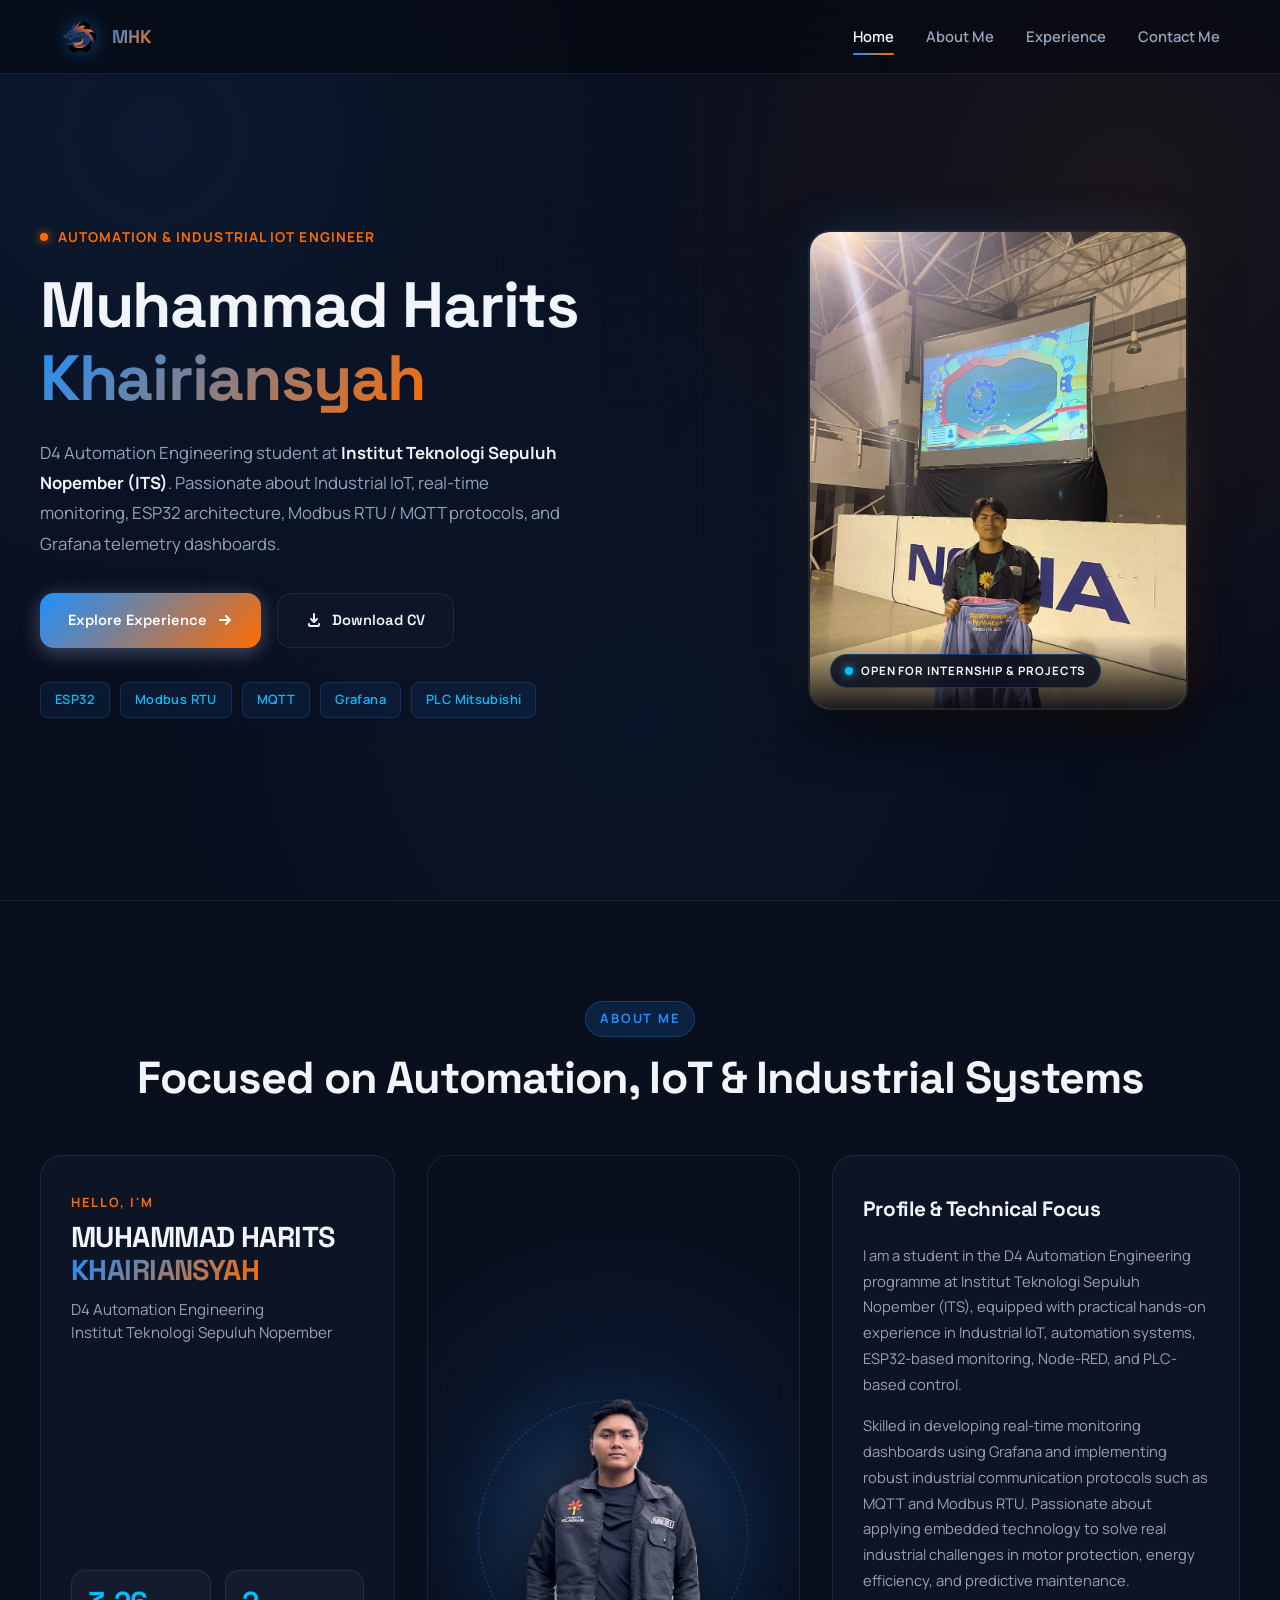
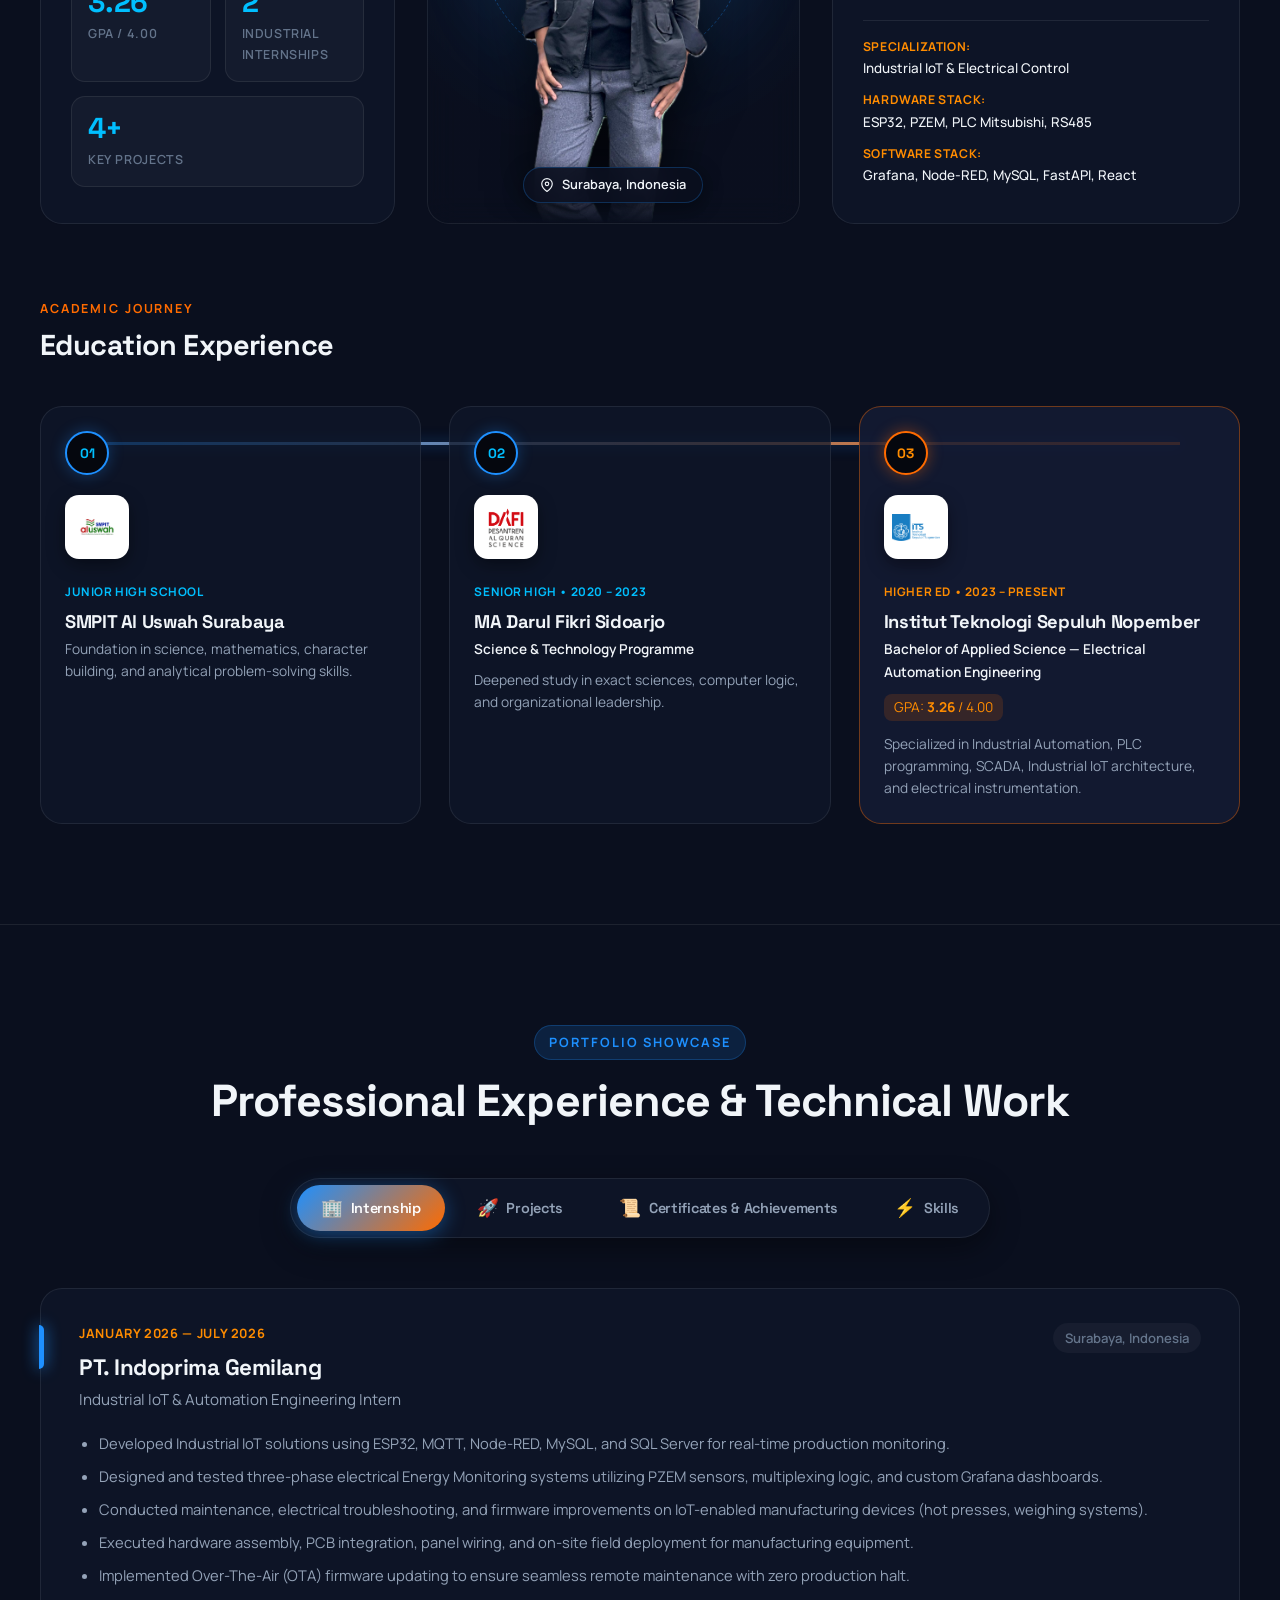
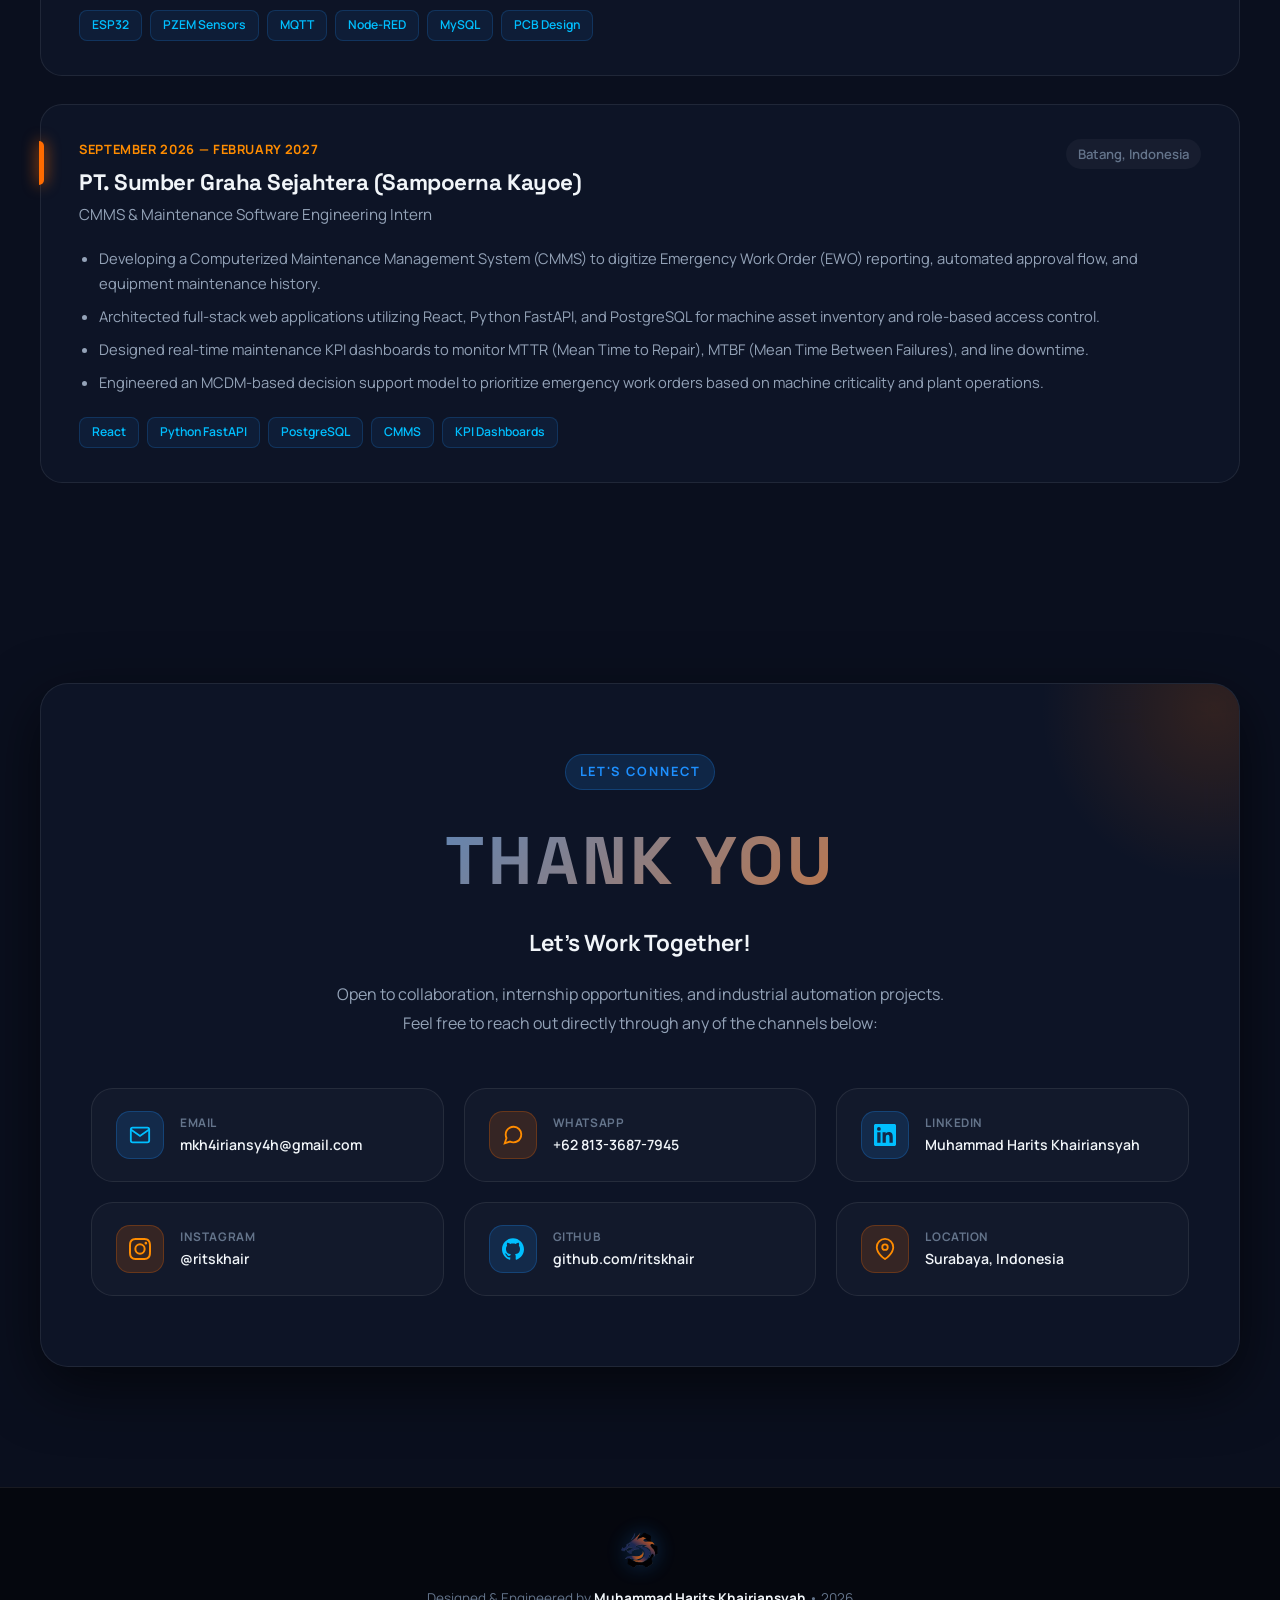
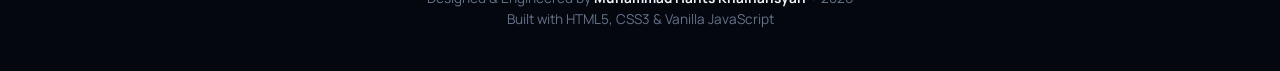
==== index.html @ 78248cf7 "feat: restructure portfolio into 4 sections (Home, About Me, Experience tabs, Contact Me) with educa" ====
<!DOCTYPE html>
<html lang="en">
<head>
  <meta charset="utf-8" />
  <meta name="viewport" content="width=device-width, initial-scale=1" />
  <meta name="description" content="Portfolio of Muhammad Harits Khairiansyah — Automation & Industrial IoT Engineer. D4 Automation Engineering at ITS." />
  <meta property="og:title" content="Muhammad Harits Khairiansyah | Automation & Industrial IoT Engineer" />
  <meta property="og:description" content="D4 Automation Engineering student at ITS with experience in Industrial IoT, ESP32 monitoring, Node-RED, Grafana, and Modbus RTU." />
  <meta property="og:type" content="website" />
  <title>Muhammad Harits Khairiansyah | Automation & Industrial IoT Engineer</title>
  <link rel="icon" type="image/png" href="favicon.png" />
  <link rel="preconnect" href="https://fonts.googleapis.com" />
  <link rel="preconnect" href="https://fonts.gstatic.com" crossorigin />
  <link href="https://fonts.googleapis.com/css2?family=Manrope:wght@400;500;600;700;800&family=Space+Grotesk:wght@500;600;700&display=swap" rel="stylesheet" />
  <link rel="stylesheet" href="styles.css" />
</head>
<body>

  <!-- ========== 1. NAVBAR ========== -->
  <header class="navbar" id="navbar">
    <div class="nav-brand">
      <img src="assets/images/DRACO_transparent.png" class="nav-logo" alt="DRACO Logo" />
      <span class="nav-brand-text">MHK</span>
    </div>
    <nav class="nav-links" id="navLinks">
      <a href="#home" class="active">Home</a>
      <a href="#about">About Me</a>
      <a href="#experience">Experience</a>
      <a href="#contact">Contact Me</a>
    </nav>
    <button class="nav-mobile-toggle" id="navToggle" aria-label="Toggle navigation">
      <span></span><span></span><span></span>
    </button>
  </header>

  <main>

    <!-- ========== 2. SECTION: HOME ========== -->
    <section class="hero-section" id="home">
      <div class="container hero-grid">
        <div class="hero-text-col">
          <p class="hero-eyebrow">
            <span class="eyebrow-dot"></span>
            Automation &amp; Industrial IoT Engineer
          </p>
          <h1 class="hero-title">
            Muhammad Harits
            <span class="title-gradient">Khairiansyah</span>
          </h1>
          <p class="hero-desc">
            D4 Automation Engineering student at <strong>Institut Teknologi Sepuluh Nopember (ITS)</strong>. 
            Passionate about Industrial IoT, real-time monitoring, ESP32 architecture, 
            Modbus RTU / MQTT protocols, and Grafana telemetry dashboards.
          </p>
          <div class="hero-cta-group">
            <a href="#experience" class="btn btn-primary">
              <span>Explore Experience</span>
              <svg width="16" height="16" viewBox="0 0 16 16" fill="none"><path d="M3 8h10m0 0L9 4m4 4L9 12" stroke="currentColor" stroke-width="2" stroke-linecap="round" stroke-linejoin="round"/></svg>
            </a>
            <a href="assets/documents/CV%20Khairi_12-10-2026.pdf" target="_blank" class="btn btn-secondary">
              <svg width="16" height="16" viewBox="0 0 16 16" fill="none"><path d="M8 2v8m0 0l3-3m-3 3L5 7M3 12v1a1 1 0 001 1h8a1 1 0 001-1v-1" stroke="currentColor" stroke-width="2" stroke-linecap="round" stroke-linejoin="round"/></svg>
              <span>Download CV</span>
            </a>
          </div>
          <div class="hero-tech-badges">
            <span class="badge">ESP32</span>
            <span class="badge">Modbus RTU</span>
            <span class="badge">MQTT</span>
            <span class="badge">Grafana</span>
            <span class="badge">PLC Mitsubishi</span>
          </div>
        </div>

        <div class="hero-visual-col">
          <div class="industrial-card-wrap">
            <div class="gear-backdrop">
              <img src="assets/images/DRACO_transparent.png" alt="DRACO Gear Backdrop" class="gear-img" />
            </div>
            <div class="card-glow-ring"></div>
            <div class="photo-industrial-card">
              <img src="assets/images/FOTOku.jpg" alt="Muhammad Harits Khairiansyah" class="photo-img" />
              <div class="photo-card-overlay">
                <div class="card-status-badge">
                  <span class="live-pulse"></span>
                  <span>OPEN FOR INTERNSHIP &amp; PROJECTS</span>
                </div>
              </div>
            </div>
          </div>
        </div>
      </div>
    </section>

    <!-- ========== 3. SECTION: ABOUT ME ========== -->
    <section class="section about-section" id="about">
      <div class="container">
        <div class="section-header text-center">
          <span class="section-tag">About Me</span>
          <h2 class="section-heading">Focused on Automation, IoT &amp; Industrial Systems</h2>
        </div>

        <!-- Top: 3-Column Triptych Layout -->
        <div class="about-triptych">
          <!-- Col 1: Greeting & Identity -->
          <div class="triptych-col triptych-intro">
            <span class="intro-eyebrow">HELLO, I'M</span>
            <h3 class="intro-name">
              MUHAMMAD HARITS<br />
              <span class="text-gradient">KHAIRIANSYAH</span>
            </h3>
            <p class="intro-role">D4 Automation Engineering<br />Institut Teknologi Sepuluh Nopember</p>
            <div class="triptych-stats">
              <div class="stat-box">
                <span class="stat-val">3.26</span>
                <span class="stat-lbl">GPA / 4.00</span>
              </div>
              <div class="stat-box">
                <span class="stat-val">2</span>
                <span class="stat-lbl">Industrial Internships</span>
              </div>
              <div class="stat-box">
                <span class="stat-val">4+</span>
                <span class="stat-lbl">Key Projects</span>
              </div>
            </div>
          </div>

          <!-- Col 2: Center Photo (khairi.png with glowing frame) -->
          <div class="triptych-col triptych-photo">
            <div class="center-photo-stage">
              <div class="stage-aura"></div>
              <div class="stage-ring"></div>
              <div class="cutout-wrapper">
                <img src="assets/images/khairi.png" alt="Muhammad Harits Khairiansyah Portrait" class="cutout-img" />
              </div>
              <div class="photo-floating-pill">
                <svg width="14" height="14" viewBox="0 0 24 24" fill="none" stroke="currentColor" stroke-width="2"><path d="M21 10c0 7-9 13-9 13s-9-6-9-13a9 9 0 0118 0z"/><circle cx="12" cy="10" r="3"/></svg>
                <span>Surabaya, Indonesia</span>
              </div>
            </div>
          </div>

          <!-- Col 3: Detailed Bio from CV -->
          <div class="triptych-col triptych-desc">
            <h4 class="desc-heading">Profile &amp; Technical Focus</h4>
            <p>
              I am a student in the D4 Automation Engineering programme at Institut Teknologi Sepuluh Nopember (ITS), 
              equipped with practical hands-on experience in Industrial IoT, automation systems, 
              ESP32-based monitoring, Node-RED, and PLC-based control.
            </p>
            <p>
              Skilled in developing real-time monitoring dashboards using Grafana and implementing robust industrial 
              communication protocols such as MQTT and Modbus RTU. Passionate about applying embedded technology 
              to solve real industrial challenges in motor protection, energy efficiency, and predictive maintenance.
            </p>
            <div class="quick-spec-list">
              <div class="spec-item">
                <span class="spec-label">Specialization:</span>
                <span class="spec-val">Industrial IoT &amp; Electrical Control</span>
              </div>
              <div class="spec-item">
                <span class="spec-label">Hardware Stack:</span>
                <span class="spec-val">ESP32, PZEM, PLC Mitsubishi, RS485</span>
              </div>
              <div class="spec-item">
                <span class="spec-label">Software Stack:</span>
                <span class="spec-val">Grafana, Node-RED, MySQL, FastAPI, React</span>
              </div>
            </div>
          </div>
        </div>

        <!-- Bottom: Education Experience (Horizontal Connected Stepper) -->
        <div class="education-block">
          <div class="sub-header">
            <span class="sub-tag">Academic Journey</span>
            <h3 class="sub-heading">Education Experience</h3>
          </div>

          <div class="education-stepper">
            <div class="stepper-line"></div>

            <!-- Step 1: SMP Al Uswah -->
            <div class="step-card">
              <div class="step-node">
                <span class="node-number">01</span>
              </div>
              <div class="step-content">
                <div class="school-logo-wrap">
                  <img src="assets/images/aluswah.jpg" alt="Logo SMPIT Al Uswah Surabaya" class="school-logo" />
                </div>
                <span class="step-badge">Junior High School</span>
                <h4 class="school-name">SMPIT Al Uswah Surabaya</h4>
                <p class="school-desc">Foundation in science, mathematics, character building, and analytical problem-solving skills.</p>
              </div>
            </div>

            <!-- Step 2: SMA MA Darul Fikri -->
            <div class="step-card">
              <div class="step-node">
                <span class="node-number">02</span>
              </div>
              <div class="step-content">
                <div class="school-logo-wrap">
                  <img src="assets/images/Dafi.png" alt="Logo MA Darul Fikri Sidoarjo" class="school-logo" />
                </div>
                <span class="step-badge">Senior High • 2020 – 2023</span>
                <h4 class="school-name">MA Darul Fikri Sidoarjo</h4>
                <p class="school-major">Science &amp; Technology Programme</p>
                <p class="school-desc">Deepened study in exact sciences, computer logic, and organizational leadership.</p>
              </div>
            </div>

            <!-- Step 3: ITS -->
            <div class="step-card step-highlight">
              <div class="step-node">
                <span class="node-number">03</span>
              </div>
              <div class="step-content">
                <div class="school-logo-wrap">
                  <img src="assets/images/ITS.png" alt="Logo Institut Teknologi Sepuluh Nopember" class="school-logo" />
                </div>
                <span class="step-badge badge-active">Higher Ed • 2023 – Present</span>
                <h4 class="school-name">Institut Teknologi Sepuluh Nopember</h4>
                <p class="school-major">Bachelor of Applied Science — Electrical Automation Engineering</p>
                <div class="school-gpa">GPA: <strong>3.26</strong> / 4.00</div>
                <p class="school-desc">Specialized in Industrial Automation, PLC programming, SCADA, Industrial IoT architecture, and electrical instrumentation.</p>
              </div>
            </div>
          </div>
        </div>

      </div>
    </section>

    <!-- ========== 4. SECTION: EXPERIENCE (Interactive Tabs) ========== -->
    <section class="section experience-section" id="experience">
      <div class="container">
        <div class="section-header text-center">
          <span class="section-tag">Portfolio Showcase</span>
          <h2 class="section-heading">Professional Experience &amp; Technical Work</h2>
        </div>

        <!-- Tab Controls (ala alfari.my.id) -->
        <div class="tab-nav-wrapper">
          <div class="tab-nav" role="tablist">
            <button class="tab-btn active" data-tab="tab-internship" role="tab" aria-selected="true">
              <span class="tab-icon">🏢</span>
              <span>Internship</span>
            </button>
            <button class="tab-btn" data-tab="tab-projects" role="tab" aria-selected="false">
              <span class="tab-icon">🚀</span>
              <span>Projects</span>
            </button>
            <button class="tab-btn" data-tab="tab-certificates" role="tab" aria-selected="false">
              <span class="tab-icon">📜</span>
              <span>Certificates &amp; Achievements</span>
            </button>
            <button class="tab-btn" data-tab="tab-skills" role="tab" aria-selected="false">
              <span class="tab-icon">⚡</span>
              <span>Skills</span>
            </button>
          </div>
        </div>

        <!-- Tab Panes Container -->
        <div class="tab-content-container">

          <!-- Pane 1: INTERNSHIP -->
          <div class="tab-pane active" id="tab-internship" role="tabpanel">
            <div class="timeline-container">

              <!-- Internship 1: Indoprima -->
              <div class="timeline-card">
                <div class="card-timeline-marker marker-blue"></div>
                <div class="timeline-card-header">
                  <div>
                    <span class="card-period">January 2026 — July 2026</span>
                    <h3 class="card-company">PT. Indoprima Gemilang</h3>
                    <p class="card-role">Industrial IoT &amp; Automation Engineering Intern</p>
                  </div>
                  <span class="card-location">Surabaya, Indonesia</span>
                </div>
                <ul class="card-bullet-list">
                  <li>Developed Industrial IoT solutions using ESP32, MQTT, Node-RED, MySQL, and SQL Server for real-time production monitoring.</li>
                  <li>Designed and tested three-phase electrical Energy Monitoring systems utilizing PZEM sensors, multiplexing logic, and custom Grafana dashboards.</li>
                  <li>Conducted maintenance, electrical troubleshooting, and firmware improvements on IoT-enabled manufacturing devices (hot presses, weighing systems).</li>
                  <li>Executed hardware assembly, PCB integration, panel wiring, and on-site field deployment for manufacturing equipment.</li>
                  <li>Implemented Over-The-Air (OTA) firmware updating to ensure seamless remote maintenance with zero production halt.</li>
                </ul>
                <div class="card-tech-chips">
                  <span>ESP32</span>
                  <span>PZEM Sensors</span>
                  <span>MQTT</span>
                  <span>Node-RED</span>
                  <span>MySQL</span>
                  <span>PCB Design</span>
                </div>
              </div>

              <!-- Internship 2: Sampoerna Kayoe -->
              <div class="timeline-card">
                <div class="card-timeline-marker marker-orange"></div>
                <div class="timeline-card-header">
                  <div>
                    <span class="card-period">September 2026 — February 2027</span>
                    <h3 class="card-company">PT. Sumber Graha Sejahtera (Sampoerna Kayoe)</h3>
                    <p class="card-role">CMMS &amp; Maintenance Software Engineering Intern</p>
                  </div>
                  <span class="card-location">Batang, Indonesia</span>
                </div>
                <ul class="card-bullet-list">
                  <li>Developing a Computerized Maintenance Management System (CMMS) to digitize Emergency Work Order (EWO) reporting, automated approval flow, and equipment maintenance history.</li>
                  <li>Architected full-stack web applications utilizing React, Python FastAPI, and PostgreSQL for machine asset inventory and role-based access control.</li>
                  <li>Designed real-time maintenance KPI dashboards to monitor MTTR (Mean Time to Repair), MTBF (Mean Time Between Failures), and line downtime.</li>
                  <li>Engineered an MCDM-based decision support model to prioritize emergency work orders based on machine criticality and plant operations.</li>
                </ul>
                <div class="card-tech-chips">
                  <span>React</span>
                  <span>Python FastAPI</span>
                  <span>PostgreSQL</span>
                  <span>CMMS</span>
                  <span>KPI Dashboards</span>
                </div>
              </div>

            </div>
          </div>

          <!-- Pane 2: PROJECTS -->
          <div class="tab-pane" id="tab-projects" role="tabpanel">
            <div class="projects-grid">

              <!-- Project 1: Shredder -->
              <article class="project-box">
                <div class="project-media-wrap lightbox-trigger" data-img="assets/images/pencacahsampah.jpg" data-title="Plastic Waste Shredder Automation & Monitoring System" data-desc="Automated plastic shredder with real-time motor protection, anti-jamming mechanism, and Grafana monitoring.">
                  <img src="assets/images/pencacahsampah.jpg" alt="Plastic Waste Shredder Automation" class="project-thumb" />
                  <div class="zoom-badge">
                    <svg width="18" height="18" viewBox="0 0 24 24" fill="none" stroke="currentColor" stroke-width="2"><path d="M15 3h6v6m0-6L10 14M9 21H3v-6m0 6l11-11"/></svg>
                  </div>
                </div>
                <div class="project-details">
                  <span class="project-badge">Project 1 • Project Manager (ITS)</span>
                  <h3 class="project-title">Plastic Waste Shredder Automation &amp; Monitoring System</h3>
                  <p class="project-desc">
                    Developed an automated plastic bottle shredder equipped with a real-time monitoring and electrical protection system. 
                    Integrates ESP32 with Modbus RTU communication, sensor fusion (current, temperature, weight), and automated reverse rotation anti-jamming logic.
                  </p>
                  <div class="project-tags">
                    <span>ESP32</span>
                    <span>Modbus RTU</span>
                    <span>MySQL</span>
                    <span>Grafana</span>
                    <span>Inverter VFD</span>
                  </div>
                </div>
              </article>

              <!-- Project 2: Energy Monitoring -->
              <article class="project-box">
                <div class="project-media-wrap lightbox-trigger" data-img="assets/images/3phasemonitoring.jpg" data-title="Three-Phase Energy Monitoring System" data-desc="Industrial electrical distribution monitoring system measuring real-time 3-phase voltage, current, and energy consumption.">
                  <img src="assets/images/3phasemonitoring.jpg" alt="Three-Phase Energy Monitoring System" class="project-thumb" />
                  <div class="zoom-badge">
                    <svg width="18" height="18" viewBox="0 0 24 24" fill="none" stroke="currentColor" stroke-width="2"><path d="M15 3h6v6m0-6L10 14M9 21H3v-6m0 6l11-11"/></svg>
                  </div>
                </div>
                <div class="project-details">
                  <span class="project-badge">Project 2 • Industrial Project (Indoprima)</span>
                  <h3 class="project-title">Three-Phase Energy Monitoring System</h3>
                  <p class="project-desc">
                    Designed and deployed a 3-phase power monitoring panel utilizing PZEM-004T sensors and CD74HC4067 multiplexer. 
                    Measures real-time voltage, current, power factor, frequency, and cumulative energy consumption with automated data logging via Node-RED to MySQL.
                  </p>
                  <div class="project-tags">
                    <span>ESP32</span>
                    <span>PZEM-004T</span>
                    <span>Multiplexer</span>
                    <span>Node-RED</span>
                    <span>MySQL</span>
                  </div>
                </div>
              </article>

              <!-- Project 3: IoT Access Security -->
              <article class="project-box">
                <div class="project-media-wrap placeholder-media lightbox-trigger" data-img="assets/images/DRACO_transparent.png" data-title="IoT Access Security System & Automated Reporting" data-desc="Digital verification access control system for spare parts inventory using GM66 barcode/RFID and non-blocking finite state machine.">
                  <div class="cyber-placeholder">
                    <svg width="54" height="54" viewBox="0 0 24 24" fill="none" stroke="currentColor" stroke-width="1.5"><rect x="3" y="11" width="18" height="11" rx="2" ry="2"/><path d="M7 11V7a5 5 0 0110 0v4"/></svg>
                    <span>DIGITAL ACCESS SYSTEM</span>
                  </div>
                </div>
                <div class="project-details">
                  <span class="project-badge">Project 3 • Industrial Project (Indoprima)</span>
                  <h3 class="project-title">IoT Access Security System &amp; Automated Reporting</h3>
                  <p class="project-desc">
                    Designed an automated digital door verification system to secure spare parts storage. 
                    Uses GM66 scanning module with ESP32 transmitting via MQTT to Node-RED for database authorization, non-blocking finite state machine (FSM) control, and automated audit reporting.
                  </p>
                  <div class="project-tags">
                    <span>ESP32</span>
                    <span>GM66 Module</span>
                    <span>MQTT</span>
                    <span>Node-RED</span>
                    <span>FSM Firmware</span>
                  </div>
                </div>
              </article>

              <!-- Project 4: Packing Monitoring -->
              <article class="project-box">
                <div class="project-media-wrap lightbox-trigger" data-img="assets/images/Screenshot 2026-06-04 092534.png" data-title="IoT-Based Packing Monitoring Dashboard" data-desc="Real-time production floor monitoring dashboard displaying packaging parameters, fault counts, and machine state.">
                  <img src="assets/images/Screenshot%202026-06-04%20092534.png" alt="Grafana Monitoring Dashboard" class="project-thumb" />
                  <div class="zoom-badge">
                    <svg width="18" height="18" viewBox="0 0 24 24" fill="none" stroke="currentColor" stroke-width="2"><path d="M15 3h6v6m0-6L10 14M9 21H3v-6m0 6l11-11"/></svg>
                  </div>
                </div>
                <div class="project-details">
                  <span class="project-badge">Project 4 • Industrial Project (Indoprima)</span>
                  <h3 class="project-title">IoT-Based Packing Monitoring System</h3>
                  <p class="project-desc">
                    Integrated MQTT, Node-RED, and SQL Server for industrial packing line data transmission. 
                    Designed operator push-button &amp; LCD interface, accompanied by Over-The-Air (OTA) updates and real-time visualization dashboards.
                  </p>
                  <div class="project-tags">
                    <span>ESP32</span>
                    <span>Node-RED</span>
                    <span>SQL Server</span>
                    <span>Grafana</span>
                    <span>OTA</span>
                  </div>
                </div>
              </article>

            </div>
          </div>

          <!-- Pane 3: CERTIFICATES & ACHIEVEMENTS -->
          <div class="tab-pane" id="tab-certificates" role="tabpanel">
            <div class="cert-grid">

              <!-- Cert 1: JMP -->
              <div class="cert-item lightbox-trigger" data-img="assets/images/Sertifikat JMP_page-0001.jpg" data-title="Junior Mobile Programmer — Digital Talent Scholarship" data-desc="Vocational School Graduate Academy (VSGA) certified by BPSDMP Kominfo Surabaya (2025).">
                <div class="cert-img-container">
                  <img src="assets/images/Sertifikat%20JMP_page-0001.jpg" alt="Sertifikat Junior Mobile Programmer" class="cert-thumb" />
                  <div class="cert-hover-icon">
                    <svg width="24" height="24" viewBox="0 0 24 24" fill="none" stroke="currentColor" stroke-width="2"><circle cx="11" cy="11" r="8"/><path d="M21 21l-4.35-4.35M11 8v6M8 11h6"/></svg>
                  </div>
                </div>
                <div class="cert-meta">
                  <span class="cert-year">2025 • VSGA Kominfo</span>
                  <h4 class="cert-name">Junior Mobile Programmer</h4>
                  <p class="cert-org">BPSDMP Kominfo Surabaya — Digital Talent Scholarship</p>
                </div>
              </div>

              <!-- Cert 2: IKMVI -->
              <div class="cert-item lightbox-trigger" data-img="assets/images/Muhammad Harits Khairiansyah_IKMVI.png" data-title="Sertifikat Penghargaan Kongres IKMVI 2025" data-desc="Peserta Kongres Ikatan Keluarga Mahasiswa Vokasi Indonesia (2025).">
                <div class="cert-img-container">
                  <img src="assets/images/Muhammad%20Harits%20Khairiansyah_IKMVI.png" alt="Sertifikat IKMVI" class="cert-thumb" />
                  <div class="cert-hover-icon">
                    <svg width="24" height="24" viewBox="0 0 24 24" fill="none" stroke="currentColor" stroke-width="2"><circle cx="11" cy="11" r="8"/><path d="M21 21l-4.35-4.35M11 8v6M8 11h6"/></svg>
                  </div>
                </div>
                <div class="cert-meta">
                  <span class="cert-year">2025 • Nasional</span>
                  <h4 class="cert-name">Kongres IKMVI 2025</h4>
                  <p class="cert-org">Ikatan Keluarga Mahasiswa Vokasi Indonesia</p>
                </div>
              </div>

              <!-- Cert 3: OLIVIA IX -->
              <div class="cert-item cert-text-box">
                <div class="cert-symbol">🏆</div>
                <div class="cert-meta">
                  <span class="cert-year">2025 • Nasional</span>
                  <h4 class="cert-name">National Participant — OLIVIA IX</h4>
                  <p class="cert-org">Olimpiade Vokasi Indonesia (Scientific Papers in Science &amp; Technology)</p>
                  <p class="cert-caption">Forum Pendidikan Tinggi Vokasi Indonesia &amp; Universitas Hasanuddin</p>
                </div>
              </div>

              <!-- Cert 4: CAD-IT 4.0 -->
              <div class="cert-item cert-text-box">
                <div class="cert-symbol">🌐</div>
                <div class="cert-meta">
                  <span class="cert-year">2025 • Industrial Seminar</span>
                  <h4 class="cert-name">CAD-IT Industry 4.0 Digital Transformation</h4>
                  <p class="cert-org">CAD-IT Consultants (Asia) Pte Ltd</p>
                  <p class="cert-caption">Fundamentals and Real-World Industrial Case Studies</p>
                </div>
              </div>

              <!-- Cert 5: Komdigi Mindset -->
              <div class="cert-item cert-text-box">
                <div class="cert-symbol">💡</div>
                <div class="cert-meta">
                  <span class="cert-year">2025 • Komdigi</span>
                  <h4 class="cert-name">Digital Mindset Certification</h4>
                  <p class="cert-org">Kementerian Komunikasi dan Digital RI</p>
                  <p class="cert-caption">Pusat Pengembangan Literasi Digital</p>
                </div>
              </div>

              <!-- Cert 6: PLC Training -->
              <div class="cert-item cert-text-box">
                <div class="cert-symbol">⚙️</div>
                <div class="cert-meta">
                  <span class="cert-year">2024 • Training</span>
                  <h4 class="cert-name">PLC &amp; Microcontroller Training</h4>
                  <p class="cert-org">Departemen Teknik Elektro Otomasi ITS</p>
                  <p class="cert-caption">Hands-on Industrial Ladder Logic &amp; Microcontrollers</p>
                </div>
              </div>

            </div>
          </div>

          <!-- Pane 4: SKILLS (4-Card Bento Grid) -->
          <div class="tab-pane" id="tab-skills" role="tabpanel">
            <div class="skills-bento-grid">

              <!-- Skill Card 1: Embedded & IoT -->
              <div class="bento-card bento-glow-blue">
                <div class="bento-header">
                  <div class="bento-icon">⚡</div>
                  <div>
                    <h3 class="bento-title">Embedded Systems &amp; Industrial IoT</h3>
                    <p class="bento-subtitle">Hardware-level integration &amp; edge communication</p>
                  </div>
                </div>
                <div class="skill-pill-group">
                  <span class="skill-pill highlight-blue">ESP32</span>
                  <span class="skill-pill">Arduino IDE</span>
                  <span class="skill-pill highlight-orange">MQTT</span>
                  <span class="skill-pill highlight-blue">Modbus RTU</span>
                  <span class="skill-pill">PZEM-004T</span>
                  <span class="skill-pill">OTA Updates</span>
                  <span class="skill-pill">Sensor Integration</span>
                  <span class="skill-pill">Serial RS485</span>
                  <span class="skill-pill">PCB Design (Eagle)</span>
                  <span class="skill-pill">Proteus Sim</span>
                </div>
              </div>

              <!-- Skill Card 2: Industrial Automation -->
              <div class="bento-card bento-glow-orange">
                <div class="bento-header">
                  <div class="bento-icon">⚙️</div>
                  <div>
                    <h3 class="bento-title">Industrial Automation &amp; Control</h3>
                    <p class="bento-subtitle">Factory equipment &amp; power electronics</p>
                  </div>
                </div>
                <div class="skill-pill-group">
                  <span class="skill-pill highlight-orange">PLC Mitsubishi</span>
                  <span class="skill-pill highlight-blue">GX Works2</span>
                  <span class="skill-pill highlight-orange">Variable Frequency Drive (VFD)</span>
                  <span class="skill-pill">Motor Protection</span>
                  <span class="skill-pill">PID Control</span>
                  <span class="skill-pill">Industrial Wiring</span>
                  <span class="skill-pill">Electrical Panels</span>
                  <span class="skill-pill">Instrumentation</span>
                </div>
              </div>

              <!-- Skill Card 3: Data Acquisition & Software -->
              <div class="bento-card bento-glow-blue">
                <div class="bento-header">
                  <div class="bento-icon">📊</div>
                  <div>
                    <h3 class="bento-title">Data Acquisition &amp; Cloud Monitoring</h3>
                    <p class="bento-subtitle">Real-time telemetry, databases &amp; full-stack tools</p>
                  </div>
                </div>
                <div class="skill-pill-group">
                  <span class="skill-pill highlight-blue">Node-RED</span>
                  <span class="skill-pill highlight-orange">Grafana Dashboards</span>
                  <span class="skill-pill">MySQL</span>
                  <span class="skill-pill">PostgreSQL</span>
                  <span class="skill-pill">SQL Server</span>
                  <span class="skill-pill highlight-blue">Python FastAPI</span>
                  <span class="skill-pill">React</span>
                  <span class="skill-pill">XAMPP</span>
                </div>
              </div>

              <!-- Skill Card 4: Soft Skills & 3D Tools -->
              <div class="bento-card bento-glow-orange">
                <div class="bento-header">
                  <div class="bento-icon">🧠</div>
                  <div>
                    <h3 class="bento-title">Soft Skills, 3D Modeling &amp; Languages</h3>
                    <p class="bento-subtitle">Team leadership, design visualization &amp; languages</p>
                  </div>
                </div>
                <div class="skill-pill-group">
                  <span class="skill-pill highlight-orange">Problem Solving</span>
                  <span class="skill-pill">Analytical Thinking</span>
                  <span class="skill-pill">Teamwork</span>
                  <span class="skill-pill">Project Management</span>
                  <span class="skill-pill">Fusion 360</span>
                  <span class="skill-pill">CoppeliaSim EDU</span>
                  <span class="skill-pill">SketchUp</span>
                  <span class="skill-pill highlight-blue">Indonesian (Native)</span>
                  <span class="skill-pill">English (Working Proficiency)</span>
                </div>
              </div>

            </div>
          </div>

        </div>
      </div>
    </section>

    <!-- ========== 5. SECTION: CONTACT ME & CLOSING ========== -->
    <section class="section contact-section" id="contact">
      <div class="container">
        <div class="contact-card-main">
          <div class="contact-header text-center">
            <span class="section-tag">Let's Connect</span>
            <h2 class="contact-big-title">THANK YOU</h2>
            <p class="contact-subtitle">Let's Work Together!</p>
            <p class="contact-intro">
              Open to collaboration, internship opportunities, and industrial automation projects. 
              Feel free to reach out directly through any of the channels below:
            </p>
          </div>

          <div class="contact-channels-grid">
            <!-- Email -->
            <a href="mailto:mkh4iriansy4h@gmail.com" class="channel-card">
              <div class="channel-icon icon-blue">
                <svg width="22" height="22" viewBox="0 0 24 24" fill="none" stroke="currentColor" stroke-width="2"><path d="M4 4h16c1.1 0 2 .9 2 2v12c0 1.1-.9 2-2 2H4c-1.1 0-2-.9-2-2V6c0-1.1.9-2 2-2z"/><polyline points="22,6 12,13 2,6"/></svg>
              </div>
              <div class="channel-info">
                <span class="channel-label">Email</span>
                <span class="channel-val">mkh4iriansy4h@gmail.com</span>
              </div>
            </a>

            <!-- WhatsApp -->
            <a href="https://wa.me/6281336877945" target="_blank" rel="noreferrer" class="channel-card">
              <div class="channel-icon icon-orange">
                <svg width="22" height="22" viewBox="0 0 24 24" fill="none" stroke="currentColor" stroke-width="2"><path d="M21 11.5a8.38 8.38 0 01-.9 3.8 8.5 8.5 0 01-7.6 4.7 8.38 8.38 0 01-3.8-.9L3 21l1.9-5.7a8.38 8.38 0 01-.9-3.8 8.5 8.5 0 014.7-7.6 8.38 8.38 0 013.8-.9h.5a8.48 8.48 0 018 8v.5z"/></svg>
              </div>
              <div class="channel-info">
                <span class="channel-label">WhatsApp</span>
                <span class="channel-val">+62 813-3687-7945</span>
              </div>
            </a>

            <!-- LinkedIn -->
            <a href="https://www.linkedin.com/in/harits-k-1a1717308/" target="_blank" rel="noreferrer" class="channel-card">
              <div class="channel-icon icon-blue">
                <svg width="22" height="22" viewBox="0 0 24 24" fill="currentColor"><path d="M20.447 20.452h-3.554v-5.569c0-1.328-.027-3.037-1.852-3.037-1.853 0-2.136 1.445-2.136 2.939v5.667H9.351V9h3.414v1.561h.046c.477-.9 1.637-1.85 3.37-1.85 3.601 0 4.267 2.37 4.267 5.455v6.286zM5.337 7.433a2.062 2.062 0 01-2.063-2.065 2.064 2.064 0 112.063 2.065zm1.782 13.019H3.555V9h3.564v11.452zM22.225 0H1.771C.792 0 0 .774 0 1.729v20.542C0 23.227.792 24 1.771 24h20.451C23.2 24 24 23.227 24 22.271V1.729C24 .774 23.2 0 22.222 0h.003z"/></svg>
              </div>
              <div class="channel-info">
                <span class="channel-label">LinkedIn</span>
                <span class="channel-val">Muhammad Harits Khairiansyah</span>
              </div>
            </a>

            <!-- Instagram -->
            <a href="https://www.instagram.com/ritskhair" target="_blank" rel="noreferrer" class="channel-card">
              <div class="channel-icon icon-orange">
                <svg width="22" height="22" viewBox="0 0 24 24" fill="currentColor"><path d="M12 2.163c3.204 0 3.584.012 4.85.07 3.252.148 4.771 1.691 4.919 4.919.058 1.265.069 1.645.069 4.849 0 3.205-.012 3.584-.069 4.849-.149 3.225-1.664 4.771-4.919 4.919-1.266.058-1.644.07-4.85.07-3.204 0-3.584-.012-4.849-.07-3.26-.149-4.771-1.699-4.919-4.92-.058-1.265-.07-1.644-.07-4.849 0-3.204.013-3.583.07-4.849.149-3.227 1.664-4.771 4.919-4.919 1.266-.057 1.645-.069 4.849-.069zM12 0C8.741 0 8.333.014 7.053.072 2.695.272.273 2.69.073 7.052.014 8.333 0 8.741 0 12c0 3.259.014 3.668.072 4.948.2 4.358 2.618 6.78 6.98 6.98C8.333 23.986 8.741 24 12 24c3.259 0 3.668-.014 4.948-.072 4.354-.2 6.782-2.618 6.979-6.98.059-1.28.073-1.689.073-4.948 0-3.259-.014-3.667-.072-4.947-.196-4.354-2.617-6.78-6.979-6.98C15.668.014 15.259 0 12 0zm0 5.838a6.162 6.162 0 100 12.324 6.162 6.162 0 000-12.324zM12 16a4 4 0 110-8 4 4 0 010 8zm6.406-11.845a1.44 1.44 0 100 2.881 1.44 1.44 0 000-2.881z"/></svg>
              </div>
              <div class="channel-info">
                <span class="channel-label">Instagram</span>
                <span class="channel-val">@ritskhair</span>
              </div>
            </a>

            <!-- GitHub -->
            <a href="https://github.com/ritskhair" target="_blank" rel="noreferrer" class="channel-card">
              <div class="channel-icon icon-blue">
                <svg width="22" height="22" viewBox="0 0 24 24" fill="currentColor"><path d="M12 .297c-6.63 0-12 5.373-12 12 0 5.303 3.438 9.8 8.205 11.385.6.113.82-.258.82-.577 0-.285-.01-1.04-.015-2.04-3.338.724-4.042-1.61-4.042-1.61C4.422 18.07 3.633 17.7 3.633 17.7c-1.087-.744.084-.729.084-.729 1.205.084 1.838 1.236 1.838 1.236 1.07 1.835 2.809 1.305 3.495.998.108-.776.417-1.305.76-1.605-2.665-.3-5.466-1.332-5.466-5.93 0-1.31.465-2.38 1.235-3.22-.135-.303-.54-1.523.105-3.176 0 0 1.005-.322 3.3 1.23.96-.267 1.98-.399 3-.405 1.02.006 2.04.138 3 .405 2.28-1.552 3.285-1.23 3.285-1.23.645 1.653.24 2.873.12 3.176.765.84 1.23 1.91 1.23 3.22 0 4.61-2.805 5.625-5.475 5.92.42.36.81 1.096.81 2.22 0 1.606-.015 2.896-.015 3.286 0 .315.21.69.825.57C20.565 22.092 24 17.592 24 12.297c0-6.627-5.373-12-12-12"/></svg>
              </div>
              <div class="channel-info">
                <span class="channel-label">GitHub</span>
                <span class="channel-val">github.com/ritskhair</span>
              </div>
            </a>

            <!-- Location -->
            <div class="channel-card">
              <div class="channel-icon icon-orange">
                <svg width="22" height="22" viewBox="0 0 24 24" fill="none" stroke="currentColor" stroke-width="2"><path d="M21 10c0 7-9 13-9 13s-9-6-9-13a9 9 0 0118 0z"/><circle cx="12" cy="10" r="3"/></svg>
              </div>
              <div class="channel-info">
                <span class="channel-label">Location</span>
                <span class="channel-val">Surabaya, Indonesia</span>
              </div>
            </div>
          </div>
        </div>
      </div>
    </section>

  </main>

  <!-- ========== 6. FOOTER ========== -->
  <footer class="footer">
    <div class="container footer-content">
      <img src="assets/images/DRACO_transparent.png" class="footer-draco-logo" alt="DRACO Logo" />
      <p class="footer-text">
        Designed &amp; Engineered by <strong>Muhammad Harits Khairiansyah</strong> • 2026<br />
        Built with HTML5, CSS3 &amp; Vanilla JavaScript
      </p>
    </div>
  </footer>

  <!-- ========== 7. LIGHTBOX MODAL ========== -->
  <div class="lightbox-modal" id="lightboxModal" aria-hidden="true" role="dialog">
    <div class="lightbox-backdrop" id="lightboxBackdrop"></div>
    <div class="lightbox-container">
      <button class="lightbox-close" id="lightboxClose" aria-label="Close modal">&times;</button>
      <div class="lightbox-img-wrap">
        <img src="" alt="Modal Preview" id="lightboxImg" />
      </div>
      <div class="lightbox-caption">
        <h4 id="lightboxTitle">Title</h4>
        <p id="lightboxDesc">Description</p>
      </div>
    </div>
  </div>

  <script src="script.js"></script>
</body>
</html>
---- styles.css ----
/* ==========================================================================
   DRACO PORTFOLIO — STYLESHEET
   Client: Muhammad Harits Khairiansyah
   Palette: Dark Navy + Electric Blue (#1E90FF) + Fire Orange (#FF6B00)
   Reference: alfari.my.id & Industrial Automation Engineering
   ========================================================================== */

/* --- 1. CSS VARIABLES --- */
:root {
  /* Surfaces & Backgrounds */
  --bg-deep: #05070e;
  --bg-base: #0a0f1e;
  --bg-card: rgba(15, 23, 42, 0.75);
  --bg-card-hover: rgba(20, 30, 55, 0.9);
  --bg-card-solid: #0f172a;
  --border-subtle: rgba(255, 255, 255, 0.08);
  --border-blue: rgba(30, 144, 255, 0.25);
  --border-orange: rgba(255, 107, 0, 0.25);

  /* Primary Brand Accents */
  --blue: #1e90ff;
  --blue-glow: #00bfff;
  --blue-soft: rgba(30, 144, 255, 0.15);
  --orange: #ff6b00;
  --orange-glow: #ff8c00;
  --orange-soft: rgba(255, 107, 0, 0.15);

  /* Typography */
  --text-main: #f1f5f9;
  --text-muted: #94a3b8;
  --text-dim: #64748b;

  /* Gradients */
  --gradient-draco: linear-gradient(135deg, var(--blue) 0%, var(--orange) 100%);
  --gradient-blue: linear-gradient(135deg, var(--blue) 0%, var(--blue-glow) 100%);
  --gradient-orange: linear-gradient(135deg, var(--orange) 0%, var(--orange-glow) 100%);

  /* Glow Shadows */
  --shadow-blue: 0 0 35px rgba(30, 144, 255, 0.3);
  --shadow-orange: 0 0 35px rgba(255, 107, 0, 0.3);
  --shadow-card: 0 10px 30px -10px rgba(0, 0, 0, 0.6);

  /* Containers & Layout */
  --container-w: 1200px;
  --radius-sm: 8px;
  --radius-md: 14px;
  --radius-lg: 22px;
  --radius-full: 9999px;
  --transition: all 0.3s cubic-bezier(0.2, 0.8, 0.2, 1);
}

/* --- 2. GLOBAL RESET & BASE --- */
*, *::before, *::after {
  box-sizing: border-box;
  margin: 0;
  padding: 0;
}

html {
  scroll-behavior: smooth;
  scroll-padding-top: 86px;
}

body {
  font-family: 'Manrope', system-ui, sans-serif;
  color: var(--text-main);
  background-color: var(--bg-base);
  line-height: 1.7;
  overflow-x: hidden;
  -webkit-font-smoothing: antialiased;
}

/* Ambient Radial Background Lighting */
body::before {
  content: '';
  position: fixed;
  inset: 0;
  pointer-events: none;
  background:
    radial-gradient(circle at 12% 15%, rgba(30, 144, 255, 0.08) 0%, transparent 45%),
    radial-gradient(circle at 88% 22%, rgba(255, 107, 0, 0.07) 0%, transparent 40%),
    radial-gradient(circle at 50% 80%, rgba(30, 144, 255, 0.05) 0%, transparent 50%);
  z-index: 0;
}

/* Cyber Technical Grid Pattern */
body::after {
  content: '';
  position: fixed;
  inset: 0;
  pointer-events: none;
  background-image:
    linear-gradient(rgba(255, 255, 255, 0.018) 1px, transparent 1px),
    linear-gradient(90deg, rgba(255, 255, 255, 0.018) 1px, transparent 1px);
  background-size: 50px 50px;
  mask-image: radial-gradient(circle at center, rgba(0, 0, 0, 0.8), transparent 85%);
  z-index: 0;
}

main {
  position: relative;
  z-index: 1;
}

.container {
  width: min(var(--container-w), calc(100% - 40px));
  margin: 0 auto;
}

a {
  color: inherit;
  text-decoration: none;
}

img {
  max-width: 100%;
  display: block;
}

h1, h2, h3, h4, .stat-val, .tab-btn {
  font-family: 'Space Grotesk', 'Manrope', sans-serif;
  letter-spacing: -0.02em;
}

/* Gradient Text Utilities */
.title-gradient, .text-gradient {
  background: var(--gradient-draco);
  -webkit-background-clip: text;
  -webkit-text-fill-color: transparent;
  background-clip: text;
}

.text-center {
  text-align: center;
}

/* Common Section Styling */
.section {
  padding: 100px 0;
}

.section-header {
  margin-bottom: 50px;
}

.section-tag {
  display: inline-block;
  font-size: 0.8rem;
  font-weight: 700;
  text-transform: uppercase;
  letter-spacing: 0.15em;
  color: var(--blue);
  background: var(--blue-soft);
  border: 1px solid var(--border-blue);
  padding: 6px 14px;
  border-radius: var(--radius-full);
  margin-bottom: 14px;
}

.section-heading {
  font-size: clamp(2rem, 3.8vw, 2.8rem);
  font-weight: 700;
  line-height: 1.2;
}

/* Common Buttons */
.btn {
  display: inline-flex;
  align-items: center;
  gap: 10px;
  padding: 14px 28px;
  border-radius: var(--radius-md);
  font-weight: 600;
  font-size: 0.92rem;
  font-family: 'Space Grotesk', sans-serif;
  cursor: pointer;
  transition: var(--transition);
  border: none;
}

.btn-primary {
  background: var(--gradient-draco);
  color: #fff;
  box-shadow: 0 4px 20px rgba(30, 144, 255, 0.35), 0 4px 20px rgba(255, 107, 0, 0.25);
}

.btn-primary:hover {
  transform: translateY(-3px);
  box-shadow: 0 8px 30px rgba(30, 144, 255, 0.5), 0 8px 30px rgba(255, 107, 0, 0.4);
}

.btn-secondary {
  background: var(--bg-card);
  color: var(--text-main);
  border: 1px solid var(--border-subtle);
  backdrop-filter: blur(12px);
}

.btn-secondary:hover {
  border-color: var(--blue);
  color: #fff;
  box-shadow: var(--shadow-blue);
  transform: translateY(-3px);
}

/* Badges */
.badge {
  display: inline-block;
  padding: 6px 14px;
  border-radius: var(--radius-sm);
  font-size: 0.8rem;
  font-weight: 600;
  background: rgba(30, 144, 255, 0.08);
  border: 1px solid rgba(30, 144, 255, 0.2);
  color: var(--blue-glow);
  letter-spacing: 0.03em;
}

/* --- 3. NAVBAR --- */
.navbar {
  position: fixed;
  top: 0;
  left: 0;
  right: 0;
  z-index: 100;
  display: flex;
  justify-content: space-between;
  align-items: center;
  padding: 0 clamp(20px, 5vw, 60px);
  height: 74px;
  background: rgba(6, 8, 16, 0.65);
  backdrop-filter: blur(20px);
  border-bottom: 1px solid var(--border-subtle);
  transition: background 0.3s, box-shadow 0.3s;
}

.navbar.scrolled {
  background: rgba(6, 8, 16, 0.94);
  box-shadow: 0 4px 30px rgba(0, 0, 0, 0.6);
  border-bottom-color: rgba(30, 144, 255, 0.15);
}

.nav-brand {
  display: flex;
  align-items: center;
  gap: 12px;
}

.nav-logo {
  width: 40px;
  height: 40px;
  object-fit: contain;
  filter: drop-shadow(0 0 10px rgba(30, 144, 255, 0.5));
  transition: transform 0.3s ease;
}

.nav-brand:hover .nav-logo {
  transform: rotate(18deg) scale(1.08);
}

.nav-brand-text {
  font-family: 'Space Grotesk', sans-serif;
  font-weight: 700;
  font-size: 1.15rem;
  background: var(--gradient-draco);
  -webkit-background-clip: text;
  -webkit-text-fill-color: transparent;
  background-clip: text;
}

.nav-links {
  display: flex;
  gap: 32px;
  font-size: 0.92rem;
  font-weight: 600;
  color: var(--text-muted);
}

.nav-links a {
  position: relative;
  padding: 6px 0;
  transition: color 0.3s;
}

.nav-links a:hover,
.nav-links a.active {
  color: var(--text-main);
}

.nav-links a::after {
  content: '';
  position: absolute;
  bottom: 0;
  left: 0;
  width: 0;
  height: 2px;
  background: var(--gradient-draco);
  border-radius: var(--radius-full);
  transition: width 0.3s ease;
}

.nav-links a:hover::after,
.nav-links a.active::after {
  width: 100%;
}

.nav-mobile-toggle {
  display: none;
  flex-direction: column;
  gap: 5px;
  background: transparent;
  border: none;
  cursor: pointer;
  padding: 8px;
}

.nav-mobile-toggle span {
  display: block;
  width: 24px;
  height: 2px;
  background: var(--text-main);
  border-radius: 2px;
  transition: transform 0.3s, opacity 0.3s;
}

/* --- 4. SECTION 1: HOME --- */
.hero-section {
  min-height: 100vh;
  display: flex;
  align-items: center;
  padding-top: 100px;
  padding-bottom: 60px;
  position: relative;
}

.hero-grid {
  display: grid;
  grid-template-columns: 1.15fr 0.85fr;
  gap: 60px;
  align-items: center;
}

.hero-eyebrow {
  display: inline-flex;
  align-items: center;
  gap: 10px;
  font-size: 0.85rem;
  font-weight: 700;
  color: var(--orange);
  letter-spacing: 0.08em;
  text-transform: uppercase;
  margin-bottom: 20px;
}

.eyebrow-dot {
  width: 8px;
  height: 8px;
  border-radius: 50%;
  background: var(--orange);
  box-shadow: 0 0 10px var(--orange);
  animation: pulse-dot 1.5s infinite;
}

@keyframes pulse-dot {
  0%, 100% { opacity: 1; transform: scale(1); }
  50% { opacity: 0.4; transform: scale(0.85); }
}

.hero-title {
  font-size: clamp(2.6rem, 5vw, 4rem);
  font-weight: 700;
  line-height: 1.15;
  margin-bottom: 22px;
}

.hero-desc {
  font-size: 1.05rem;
  color: var(--text-muted);
  line-height: 1.8;
  margin-bottom: 34px;
  max-width: 540px;
}

.hero-desc strong {
  color: var(--text-main);
}

.hero-cta-group {
  display: flex;
  gap: 16px;
  flex-wrap: wrap;
  margin-bottom: 34px;
}

.hero-tech-badges {
  display: flex;
  flex-wrap: wrap;
  gap: 10px;
}

/* Hero Right: Framed Industrial Card + Gear Glow */
.hero-visual-col {
  display: flex;
  justify-content: center;
  align-items: center;
}

.industrial-card-wrap {
  position: relative;
  width: 380px;
  height: 480px;
  display: flex;
  align-items: center;
  justify-content: center;
}

/* Gear Backdrop */
.gear-backdrop {
  position: absolute;
  top: 50%;
  left: 50%;
  transform: translate(-50%, -50%);
  width: 440px;
  height: 440px;
  z-index: 1;
  pointer-events: none;
  animation: draco-spin 40s linear infinite;
}

.gear-img {
  width: 100%;
  height: 100%;
  object-fit: contain;
  opacity: 0.35;
  filter: drop-shadow(0 0 30px rgba(30, 144, 255, 0.4)) drop-shadow(0 0 50px rgba(255, 107, 0, 0.3));
}

@keyframes draco-spin {
  to { transform: translate(-50%, -50%) rotate(360deg); }
}

/* Glow Ring */
.card-glow-ring {
  position: absolute;
  inset: 10px;
  border-radius: var(--radius-lg);
  background: linear-gradient(135deg, rgba(30, 144, 255, 0.4), rgba(255, 107, 0, 0.3));
  filter: blur(25px);
  z-index: 1;
}

/* Photo Industrial Card */
.photo-industrial-card {
  position: relative;
  width: 100%;
  height: 100%;
  border-radius: var(--radius-lg);
  overflow: hidden;
  border: 2px solid rgba(255, 255, 255, 0.12);
  background: var(--bg-deep);
  box-shadow: 0 20px 50px rgba(0, 0, 0, 0.7);
  z-index: 2;
  transition: transform 0.4s ease, border-color 0.4s ease, box-shadow 0.4s ease;
}

.photo-industrial-card:hover {
  transform: translateY(-6px);
  border-color: var(--blue);
  box-shadow: 0 25px 60px rgba(0, 0, 0, 0.8), var(--shadow-blue);
}

.photo-img {
  width: 100%;
  height: 100%;
  object-fit: cover;
  object-position: center top;
  transition: transform 0.6s ease;
}

.photo-industrial-card:hover .photo-img {
  transform: scale(1.04);
}

.photo-card-overlay {
  position: absolute;
  bottom: 0;
  left: 0;
  right: 0;
  padding: 20px;
  background: linear-gradient(to top, rgba(6, 8, 16, 0.9) 0%, transparent 100%);
  z-index: 3;
}

.card-status-badge {
  display: inline-flex;
  align-items: center;
  gap: 8px;
  background: rgba(10, 15, 30, 0.85);
  border: 1px solid rgba(30, 144, 255, 0.3);
  backdrop-filter: blur(10px);
  padding: 6px 14px;
  border-radius: var(--radius-full);
  font-size: 0.72rem;
  font-weight: 700;
  letter-spacing: 0.08em;
  color: var(--text-main);
}

.live-pulse {
  width: 8px;
  height: 8px;
  border-radius: 50%;
  background: var(--blue-glow);
  box-shadow: 0 0 8px var(--blue-glow);
  animation: pulse-dot 1.5s infinite;
}

/* --- 5. SECTION 2: ABOUT ME --- */
.about-section {
  background: rgba(10, 15, 30, 0.4);
  border-top: 1px solid var(--border-subtle);
  border-bottom: 1px solid var(--border-subtle);
}

/* Triptych 3-Column Layout */
.about-triptych {
  display: grid;
  grid-template-columns: 1fr 1.05fr 1.15fr;
  gap: 32px;
  align-items: stretch;
  margin-bottom: 70px;
}

.triptych-col {
  background: var(--bg-card);
  border: 1px solid var(--border-subtle);
  border-radius: var(--radius-lg);
  padding: 36px 30px;
  backdrop-filter: blur(14px);
  display: flex;
  flex-direction: column;
  transition: var(--transition);
}

.triptych-col:hover {
  border-color: rgba(30, 144, 255, 0.25);
  box-shadow: var(--shadow-card);
}

/* Col 1: Intro */
.intro-eyebrow {
  font-size: 0.8rem;
  font-weight: 700;
  letter-spacing: 0.15em;
  color: var(--orange);
  margin-bottom: 8px;
}

.intro-name {
  font-size: 1.8rem;
  font-weight: 800;
  line-height: 1.15;
  margin-bottom: 12px;
}

.intro-role {
  font-size: 0.95rem;
  color: var(--text-muted);
  line-height: 1.5;
  margin-bottom: 28px;
}

.triptych-stats {
  margin-top: auto;
  display: grid;
  grid-template-columns: 1fr 1fr;
  gap: 14px;
}

.stat-box {
  background: rgba(255, 255, 255, 0.03);
  border: 1px solid var(--border-subtle);
  border-radius: var(--radius-md);
  padding: 16px;
  display: flex;
  flex-direction: column;
}

.stat-box:nth-child(3) {
  grid-column: span 2;
}

.stat-val {
  font-size: 1.8rem;
  font-weight: 700;
  color: var(--blue-glow);
  line-height: 1.1;
  margin-bottom: 4px;
}

.stat-lbl {
  font-size: 0.78rem;
  color: var(--text-dim);
  font-weight: 600;
  text-transform: uppercase;
  letter-spacing: 0.05em;
}

/* Col 2: Photo Cutout Stage */
.triptych-photo {
  padding: 0;
  overflow: hidden;
  align-items: center;
  justify-content: flex-end;
  position: relative;
  background: radial-gradient(circle at center, rgba(30, 144, 255, 0.12) 0%, rgba(10, 15, 30, 0.9) 70%);
}

.center-photo-stage {
  position: relative;
  width: 100%;
  height: 480px;
  display: flex;
  align-items: flex-end;
  justify-content: center;
}

.stage-aura {
  position: absolute;
  top: 40%;
  left: 50%;
  transform: translate(-50%, -50%);
  width: 280px;
  height: 280px;
  background: radial-gradient(circle, rgba(255, 107, 0, 0.25) 0%, rgba(30, 144, 255, 0.2) 50%, transparent 70%);
  filter: blur(35px);
  pointer-events: none;
}

.stage-ring {
  position: absolute;
  top: 40%;
  left: 50%;
  transform: translate(-50%, -50%);
  width: 270px;
  height: 270px;
  border-radius: 50%;
  border: 1px dashed rgba(30, 144, 255, 0.35);
  animation: draco-spin 25s linear infinite;
  pointer-events: none;
}

.cutout-wrapper {
  position: relative;
  z-index: 2;
  width: 270px;
  height: 430px;
  display: flex;
  align-items: flex-end;
  justify-content: center;
  -webkit-mask-image: linear-gradient(to bottom, black 85%, transparent 100%);
  mask-image: linear-gradient(to bottom, black 85%, transparent 100%);
}

.cutout-img {
  width: 100%;
  height: 100%;
  object-fit: cover;
  object-position: top center;
  filter: drop-shadow(0 15px 25px rgba(0, 0, 0, 0.7));
  transition: transform 0.4s ease;
}

.triptych-photo:hover .cutout-img {
  transform: scale(1.03);
}

.photo-floating-pill {
  position: absolute;
  bottom: 20px;
  z-index: 3;
  display: inline-flex;
  align-items: center;
  gap: 8px;
  background: rgba(10, 15, 30, 0.9);
  border: 1px solid var(--border-blue);
  backdrop-filter: blur(12px);
  padding: 6px 16px;
  border-radius: var(--radius-full);
  font-size: 0.8rem;
  font-weight: 600;
  color: var(--text-main);
  box-shadow: 0 4px 20px rgba(0, 0, 0, 0.4);
}

/* Col 3: Bio & Specs */
.triptych-desc {
  justify-content: center;
}

.desc-heading {
  font-size: 1.3rem;
  font-weight: 700;
  margin-bottom: 16px;
  color: var(--text-main);
}

.triptych-desc p {
  font-size: 0.92rem;
  color: var(--text-muted);
  line-height: 1.75;
  margin-bottom: 16px;
}

.quick-spec-list {
  margin-top: 10px;
  display: flex;
  flex-direction: column;
  gap: 10px;
  border-top: 1px solid var(--border-subtle);
  padding-top: 16px;
}

.spec-item {
  display: flex;
  flex-direction: column;
  font-size: 0.84rem;
}

.spec-label {
  font-weight: 700;
  color: var(--orange-glow);
  font-size: 0.76rem;
  text-transform: uppercase;
  letter-spacing: 0.05em;
}

.spec-val {
  color: var(--text-main);
  font-weight: 500;
}

/* --- 6. ABOUT ME: EDUCATION STEPPER --- */
.education-block {
  margin-top: 40px;
}

.sub-header {
  margin-bottom: 36px;
}

.sub-tag {
  font-size: 0.78rem;
  font-weight: 700;
  text-transform: uppercase;
  letter-spacing: 0.15em;
  color: var(--orange);
}

.sub-heading {
  font-size: 1.8rem;
  font-weight: 700;
}

.education-stepper {
  position: relative;
  display: grid;
  grid-template-columns: repeat(3, 1fr);
  gap: 28px;
}

/* Glowing Connecting Roadmap Line */
.stepper-line {
  position: absolute;
  top: 36px;
  left: 60px;
  right: 60px;
  height: 3px;
  background: linear-gradient(to right, var(--blue), var(--orange));
  z-index: 0;
  box-shadow: 0 0 14px rgba(30, 144, 255, 0.5);
}

.step-card {
  position: relative;
  z-index: 1;
  background: var(--bg-card);
  border: 1px solid var(--border-subtle);
  border-radius: var(--radius-lg);
  padding: 24px;
  display: flex;
  flex-direction: column;
  transition: var(--transition);
}

.step-card:hover {
  transform: translateY(-6px);
  border-color: var(--blue);
  box-shadow: var(--shadow-blue);
}

.step-highlight {
  border-color: rgba(255, 107, 0, 0.4);
  background: rgba(20, 28, 52, 0.85);
}

.step-highlight:hover {
  border-color: var(--orange);
  box-shadow: var(--shadow-orange);
}

.step-node {
  width: 44px;
  height: 44px;
  border-radius: 50%;
  background: var(--bg-deep);
  border: 2px solid var(--blue);
  display: grid;
  place-items: center;
  font-family: 'Space Grotesk', sans-serif;
  font-size: 0.85rem;
  font-weight: 700;
  color: var(--blue-glow);
  margin-bottom: 20px;
  box-shadow: 0 0 15px rgba(30, 144, 255, 0.3);
}

.step-highlight .step-node {
  border-color: var(--orange);
  color: var(--orange-glow);
  box-shadow: 0 0 15px rgba(255, 107, 0, 0.4);
}

.school-logo-wrap {
  width: 64px;
  height: 64px;
  background: #ffffff;
  border-radius: var(--radius-md);
  padding: 8px;
  margin-bottom: 18px;
  display: flex;
  align-items: center;
  justify-content: center;
  box-shadow: 0 6px 18px rgba(0, 0, 0, 0.4);
}

.school-logo {
  max-width: 100%;
  max-height: 100%;
  object-fit: contain;
}

.step-badge {
  display: inline-block;
  font-size: 0.74rem;
  font-weight: 700;
  color: var(--blue-glow);
  text-transform: uppercase;
  letter-spacing: 0.05em;
  margin-bottom: 8px;
}

.badge-active {
  color: var(--orange-glow);
}

.school-name {
  font-size: 1.15rem;
  font-weight: 700;
  margin-bottom: 4px;
  line-height: 1.3;
}

.school-major {
  font-size: 0.85rem;
  font-weight: 600;
  color: var(--text-main);
  margin-bottom: 8px;
}

.school-gpa {
  display: inline-block;
  font-size: 0.85rem;
  background: var(--orange-soft);
  color: var(--orange-glow);
  padding: 2px 10px;
  border-radius: var(--radius-sm);
  margin-bottom: 12px;
}

.school-desc {
  font-size: 0.86rem;
  color: var(--text-muted);
  line-height: 1.6;
}

/* --- 7. SECTION 3: EXPERIENCE (INTERACTIVE TABS) --- */
.experience-section {
  position: relative;
}

/* Tab Navigation Wrapper (ala alfari.my.id) */
.tab-nav-wrapper {
  display: flex;
  justify-content: center;
  margin-bottom: 50px;
}

.tab-nav {
  display: inline-flex;
  gap: 8px;
  background: var(--bg-card);
  border: 1px solid var(--border-subtle);
  padding: 6px;
  border-radius: var(--radius-full);
  backdrop-filter: blur(16px);
  box-shadow: 0 10px 30px rgba(0, 0, 0, 0.4);
}

.tab-btn {
  display: inline-flex;
  align-items: center;
  gap: 8px;
  background: transparent;
  border: none;
  padding: 12px 24px;
  border-radius: var(--radius-full);
  font-size: 0.9rem;
  font-weight: 600;
  color: var(--text-muted);
  cursor: pointer;
  transition: var(--transition);
}

.tab-btn:hover {
  color: var(--text-main);
  background: rgba(255, 255, 255, 0.04);
}

.tab-btn.active {
  background: var(--gradient-draco);
  color: #ffffff;
  box-shadow: 0 4px 20px rgba(30, 144, 255, 0.4);
}

.tab-icon {
  font-size: 1.1rem;
}

/* Tab Content Visibility */
.tab-content-container {
  min-height: 480px;
}

.tab-pane {
  display: none;
  animation: tabFadeIn 0.4s ease forwards;
}

.tab-pane.active {
  display: block;
}

@keyframes tabFadeIn {
  from { opacity: 0; transform: translateY(12px); }
  to { opacity: 1; transform: translateY(0); }
}

/* --- SUB-PANE 1: INTERNSHIP --- */
.timeline-container {
  display: flex;
  flex-direction: column;
  gap: 28px;
}

.timeline-card {
  position: relative;
  background: var(--bg-card);
  border: 1px solid var(--border-subtle);
  border-radius: var(--radius-lg);
  padding: 34px 38px;
  backdrop-filter: blur(14px);
  transition: var(--transition);
}

.timeline-card:hover {
  transform: translateY(-4px);
  border-color: var(--blue);
  box-shadow: var(--shadow-blue);
}

.card-timeline-marker {
  position: absolute;
  top: 36px;
  left: -2px;
  width: 5px;
  height: 44px;
  border-radius: 0 var(--radius-sm) var(--radius-sm) 0;
}

.marker-blue {
  background: var(--blue);
  box-shadow: 0 0 15px var(--blue);
}

.marker-orange {
  background: var(--orange);
  box-shadow: 0 0 15px var(--orange);
}

.timeline-card-header {
  display: flex;
  justify-content: space-between;
  align-items: flex-start;
  margin-bottom: 18px;
  flex-wrap: wrap;
  gap: 10px;
}

.card-period {
  font-size: 0.8rem;
  font-weight: 700;
  color: var(--orange-glow);
  text-transform: uppercase;
  letter-spacing: 0.05em;
  margin-bottom: 4px;
  display: block;
}

.card-company {
  font-size: 1.4rem;
  font-weight: 700;
}

.card-role {
  font-size: 0.95rem;
  color: var(--text-muted);
}

.card-location {
  font-size: 0.82rem;
  font-weight: 600;
  color: var(--text-dim);
  background: rgba(255, 255, 255, 0.04);
  padding: 4px 12px;
  border-radius: var(--radius-full);
}

.card-bullet-list {
  padding-left: 20px;
  margin-bottom: 22px;
}

.card-bullet-list li {
  font-size: 0.92rem;
  color: var(--text-muted);
  line-height: 1.7;
  margin-bottom: 8px;
}

.card-tech-chips {
  display: flex;
  flex-wrap: wrap;
  gap: 8px;
}

.card-tech-chips span {
  font-size: 0.76rem;
  font-weight: 600;
  background: rgba(30, 144, 255, 0.08);
  border: 1px solid rgba(30, 144, 255, 0.2);
  color: var(--blue-glow);
  padding: 4px 12px;
  border-radius: var(--radius-sm);
}

/* --- SUB-PANE 2: PROJECTS --- */
.projects-grid {
  display: grid;
  grid-template-columns: repeat(2, 1fr);
  gap: 28px;
}

.project-box {
  background: var(--bg-card);
  border: 1px solid var(--border-subtle);
  border-radius: var(--radius-lg);
  overflow: hidden;
  display: flex;
  flex-direction: column;
  transition: var(--transition);
}

.project-box:hover {
  transform: translateY(-6px);
  border-color: var(--blue);
  box-shadow: var(--shadow-blue);
}

.project-media-wrap {
  position: relative;
  height: 220px;
  background: var(--bg-deep);
  cursor: pointer;
  overflow: hidden;
}

.project-thumb {
  width: 100%;
  height: 100%;
  object-fit: cover;
  transition: transform 0.5s ease;
}

.project-media-wrap:hover .project-thumb {
  transform: scale(1.06);
}

.zoom-badge {
  position: absolute;
  top: 14px;
  right: 14px;
  width: 36px;
  height: 36px;
  border-radius: 50%;
  background: rgba(10, 15, 30, 0.85);
  border: 1px solid var(--border-blue);
  backdrop-filter: blur(8px);
  display: grid;
  place-items: center;
  color: var(--blue-glow);
  opacity: 0;
  transform: scale(0.8);
  transition: var(--transition);
}

.project-media-wrap:hover .zoom-badge {
  opacity: 1;
  transform: scale(1);
}

.placeholder-media {
  display: grid;
  place-items: center;
  background: radial-gradient(circle, rgba(30, 144, 255, 0.15) 0%, var(--bg-deep) 70%);
}

.cyber-placeholder {
  display: flex;
  flex-direction: column;
  align-items: center;
  gap: 12px;
  color: var(--blue);
  font-size: 0.75rem;
  font-weight: 700;
  letter-spacing: 0.1em;
}

.project-details {
  padding: 26px 28px;
  display: flex;
  flex-direction: column;
  flex-grow: 1;
}

.project-badge {
  font-size: 0.74rem;
  font-weight: 700;
  color: var(--orange-glow);
  text-transform: uppercase;
  letter-spacing: 0.05em;
  margin-bottom: 6px;
}

.project-title {
  font-size: 1.25rem;
  font-weight: 700;
  margin-bottom: 12px;
  line-height: 1.3;
}

.project-desc {
  font-size: 0.9rem;
  color: var(--text-muted);
  line-height: 1.7;
  margin-bottom: 20px;
  flex-grow: 1;
}

.project-tags {
  display: flex;
  flex-wrap: wrap;
  gap: 8px;
}

.project-tags span {
  font-size: 0.74rem;
  font-weight: 600;
  background: rgba(255, 255, 255, 0.04);
  border: 1px solid var(--border-subtle);
  color: var(--text-main);
  padding: 4px 10px;
  border-radius: var(--radius-sm);
}

/* --- SUB-PANE 3: CERTIFICATES & ACHIEVEMENTS --- */
.cert-grid {
  display: grid;
  grid-template-columns: repeat(3, 1fr);
  gap: 24px;
}

.cert-item {
  background: var(--bg-card);
  border: 1px solid var(--border-subtle);
  border-radius: var(--radius-lg);
  overflow: hidden;
  cursor: pointer;
  transition: var(--transition);
  display: flex;
  flex-direction: column;
}

.cert-item:hover {
  transform: translateY(-5px);
  border-color: var(--orange);
  box-shadow: var(--shadow-orange);
}

.cert-img-container {
  position: relative;
  height: 180px;
  background: var(--bg-deep);
  overflow: hidden;
}

.cert-thumb {
  width: 100%;
  height: 100%;
  object-fit: cover;
  transition: transform 0.5s ease;
}

.cert-item:hover .cert-thumb {
  transform: scale(1.05);
}

.cert-hover-icon {
  position: absolute;
  inset: 0;
  background: rgba(10, 15, 30, 0.6);
  backdrop-filter: blur(4px);
  display: grid;
  place-items: center;
  color: var(--orange-glow);
  opacity: 0;
  transition: opacity 0.3s ease;
}

.cert-item:hover .cert-hover-icon {
  opacity: 1;
}

.cert-meta {
  padding: 20px;
}

.cert-year {
  font-size: 0.72rem;
  font-weight: 700;
  color: var(--orange-glow);
  text-transform: uppercase;
  letter-spacing: 0.05em;
  margin-bottom: 4px;
  display: block;
}

.cert-name {
  font-size: 1.05rem;
  font-weight: 700;
  margin-bottom: 6px;
  line-height: 1.35;
}

.cert-org {
  font-size: 0.82rem;
  color: var(--text-muted);
}

.cert-caption {
  font-size: 0.76rem;
  color: var(--text-dim);
  margin-top: 4px;
}

.cert-text-box {
  padding: 24px;
  justify-content: center;
  min-height: 240px;
}

.cert-symbol {
  font-size: 2.2rem;
  margin-bottom: 12px;
}

/* --- SUB-PANE 4: SKILLS (4-CARD BENTO GRID) --- */
.skills-bento-grid {
  display: grid;
  grid-template-columns: repeat(2, 1fr);
  gap: 28px;
}

.bento-card {
  background: var(--bg-card);
  border: 1px solid var(--border-subtle);
  border-radius: var(--radius-lg);
  padding: 34px;
  backdrop-filter: blur(14px);
  transition: var(--transition);
}

.bento-glow-blue:hover {
  border-color: var(--blue);
  box-shadow: var(--shadow-blue);
  transform: translateY(-4px);
}

.bento-glow-orange:hover {
  border-color: var(--orange);
  box-shadow: var(--shadow-orange);
  transform: translateY(-4px);
}

.bento-header {
  display: flex;
  align-items: center;
  gap: 16px;
  margin-bottom: 24px;
}

.bento-icon {
  width: 50px;
  height: 50px;
  border-radius: var(--radius-md);
  background: rgba(255, 255, 255, 0.04);
  border: 1px solid var(--border-subtle);
  display: grid;
  place-items: center;
  font-size: 1.4rem;
}

.bento-title {
  font-size: 1.2rem;
  font-weight: 700;
  line-height: 1.25;
}

.bento-subtitle {
  font-size: 0.84rem;
  color: var(--text-dim);
}

.skill-pill-group {
  display: flex;
  flex-wrap: wrap;
  gap: 10px;
}

.skill-pill {
  padding: 8px 16px;
  border-radius: var(--radius-full);
  font-size: 0.82rem;
  font-weight: 600;
  background: rgba(255, 255, 255, 0.03);
  border: 1px solid var(--border-subtle);
  color: var(--text-main);
  transition: var(--transition);
}

.skill-pill:hover {
  background: rgba(255, 255, 255, 0.08);
  border-color: var(--border-blue);
  color: var(--blue-glow);
  transform: translateY(-2px);
}

.skill-pill.highlight-blue {
  background: var(--blue-soft);
  border-color: var(--border-blue);
  color: var(--blue-glow);
}

.skill-pill.highlight-orange {
  background: var(--orange-soft);
  border-color: var(--border-orange);
  color: var(--orange-glow);
}

/* --- 8. SECTION 4: CONTACT ME & CLOSING --- */
.contact-section {
  padding-bottom: 120px;
}

.contact-card-main {
  background: var(--bg-card);
  border: 1px solid var(--border-subtle);
  border-radius: 28px;
  padding: 70px 50px;
  backdrop-filter: blur(20px);
  box-shadow: 0 20px 60px rgba(0, 0, 0, 0.6);
  position: relative;
  overflow: hidden;
}

.contact-card-main::before {
  content: '';
  position: absolute;
  top: -150px;
  right: -150px;
  width: 350px;
  height: 350px;
  background: radial-gradient(circle, rgba(255, 107, 0, 0.15) 0%, transparent 70%);
  pointer-events: none;
}

.contact-big-title {
  font-size: clamp(2.4rem, 6vw, 4.2rem);
  font-weight: 800;
  letter-spacing: 0.05em;
  background: var(--gradient-draco);
  -webkit-background-clip: text;
  -webkit-text-fill-color: transparent;
  background-clip: text;
  margin-bottom: 6px;
}

.contact-subtitle {
  font-size: 1.4rem;
  font-weight: 700;
  color: var(--text-main);
  margin-bottom: 18px;
}

.contact-intro {
  font-size: 1rem;
  color: var(--text-muted);
  max-width: 620px;
  margin: 0 auto 50px;
  line-height: 1.8;
}

.contact-channels-grid {
  display: grid;
  grid-template-columns: repeat(3, 1fr);
  gap: 20px;
}

.channel-card {
  background: rgba(255, 255, 255, 0.025);
  border: 1px solid var(--border-subtle);
  border-radius: var(--radius-lg);
  padding: 22px 24px;
  display: flex;
  align-items: center;
  gap: 16px;
  transition: var(--transition);
}

.channel-card:hover {
  background: rgba(255, 255, 255, 0.05);
  transform: translateY(-4px);
  border-color: var(--blue);
  box-shadow: var(--shadow-blue);
}

.channel-icon {
  width: 48px;
  height: 48px;
  border-radius: var(--radius-md);
  display: grid;
  place-items: center;
  flex-shrink: 0;
}

.icon-blue {
  background: var(--blue-soft);
  color: var(--blue-glow);
  border: 1px solid var(--border-blue);
}

.icon-orange {
  background: var(--orange-soft);
  color: var(--orange-glow);
  border: 1px solid var(--border-orange);
}

.channel-info {
  display: flex;
  flex-direction: column;
  overflow: hidden;
}

.channel-label {
  font-size: 0.74rem;
  font-weight: 700;
  color: var(--text-dim);
  text-transform: uppercase;
  letter-spacing: 0.05em;
}

.channel-val {
  font-size: 0.88rem;
  font-weight: 600;
  color: var(--text-main);
  white-space: nowrap;
  overflow: hidden;
  text-overflow: ellipsis;
}

/* --- 9. FOOTER --- */
.footer {
  border-top: 1px solid var(--border-subtle);
  padding: 40px 0;
  background: var(--bg-deep);
}

.footer-content {
  display: flex;
  flex-direction: column;
  align-items: center;
  gap: 16px;
  text-align: center;
}

.footer-draco-logo {
  width: 44px;
  height: 44px;
  object-fit: contain;
  filter: drop-shadow(0 0 10px rgba(30, 144, 255, 0.4));
  opacity: 0.75;
}

.footer-text {
  font-size: 0.85rem;
  color: var(--text-dim);
  line-height: 1.6;
}

.footer-text strong {
  color: var(--text-main);
}

/* --- 10. LIGHTBOX MODAL --- */
.lightbox-modal {
  position: fixed;
  inset: 0;
  z-index: 1000;
  display: none;
  align-items: center;
  justify-content: center;
  padding: 24px;
}

.lightbox-modal.active {
  display: flex;
}

.lightbox-backdrop {
  position: absolute;
  inset: 0;
  background: rgba(5, 7, 14, 0.85);
  backdrop-filter: blur(16px);
}

.lightbox-container {
  position: relative;
  z-index: 2;
  max-width: 900px;
  width: 100%;
  background: var(--bg-card-solid);
  border: 1px solid var(--border-blue);
  border-radius: var(--radius-lg);
  overflow: hidden;
  box-shadow: 0 30px 80px rgba(0, 0, 0, 0.9), var(--shadow-blue);
  animation: modalScaleUp 0.3s cubic-bezier(0.2, 0.8, 0.2, 1);
}

@keyframes modalScaleUp {
  from { opacity: 0; transform: scale(0.92); }
  to { opacity: 1; transform: scale(1); }
}

.lightbox-close {
  position: absolute;
  top: 16px;
  right: 18px;
  width: 38px;
  height: 38px;
  border-radius: 50%;
  background: rgba(0, 0, 0, 0.7);
  border: 1px solid var(--border-subtle);
  color: #fff;
  font-size: 1.5rem;
  display: grid;
  place-items: center;
  cursor: pointer;
  z-index: 3;
  transition: var(--transition);
}

.lightbox-close:hover {
  background: var(--orange);
  border-color: var(--orange);
  transform: rotate(90deg);
}

.lightbox-img-wrap {
  max-height: 65vh;
  background: #000;
  display: flex;
  align-items: center;
  justify-content: center;
  overflow: hidden;
}

.lightbox-img-wrap img {
  max-height: 65vh;
  width: auto;
  object-fit: contain;
}

.lightbox-caption {
  padding: 24px 30px;
  background: var(--bg-card-solid);
  border-top: 1px solid var(--border-subtle);
}

.lightbox-caption h4 {
  font-size: 1.25rem;
  font-weight: 700;
  margin-bottom: 6px;
  color: var(--text-main);
}

.lightbox-caption p {
  font-size: 0.9rem;
  color: var(--text-muted);
  line-height: 1.6;
}

/* --- 11. RESPONSIVE BREAKPOINTS --- */
@media (max-width: 1100px) {
  .hero-grid {
    grid-template-columns: 1fr;
    text-align: center;
    gap: 40px;
  }

  .hero-eyebrow {
    justify-content: center;
  }

  .hero-desc {
    margin-left: auto;
    margin-right: auto;
  }

  .hero-cta-group {
    justify-content: center;
  }

  .hero-tech-badges {
    justify-content: center;
  }

  .about-triptych {
    grid-template-columns: 1fr;
    gap: 24px;
  }

  .center-photo-stage {
    height: 380px;
  }

  .cutout-wrapper {
    height: 350px;
  }

  .education-stepper {
    grid-template-columns: 1fr;
    gap: 20px;
  }

  .stepper-line {
    display: none;
  }

  .skills-bento-grid {
    grid-template-columns: 1fr;
  }

  .contact-channels-grid {
    grid-template-columns: repeat(2, 1fr);
  }
}

@media (max-width: 860px) {
  .projects-grid {
    grid-template-columns: 1fr;
  }

  .cert-grid {
    grid-template-columns: repeat(2, 1fr);
  }

  .tab-nav {
    flex-wrap: wrap;
    justify-content: center;
    border-radius: var(--radius-lg);
  }
}

@media (max-width: 640px) {
  .section {
    padding: 70px 0;
  }

  .navbar {
    padding: 0 20px;
  }

  .nav-links {
    display: none;
    position: fixed;
    top: 74px;
    left: 0;
    right: 0;
    flex-direction: column;
    background: rgba(6, 8, 16, 0.97);
    backdrop-filter: blur(20px);
    padding: 24px 20px;
    gap: 18px;
    border-bottom: 1px solid var(--border-blue);
  }

  .nav-links.open {
    display: flex;
  }

  .nav-mobile-toggle {
    display: flex;
  }

  .industrial-card-wrap {
    width: 300px;
    height: 380px;
  }

  .gear-backdrop {
    width: 330px;
    height: 330px;
  }

  .contact-card-main {
    padding: 40px 20px;
  }

  .contact-channels-grid {
    grid-template-columns: 1fr;
  }

  .cert-grid {
    grid-template-columns: 1fr;
  }
}
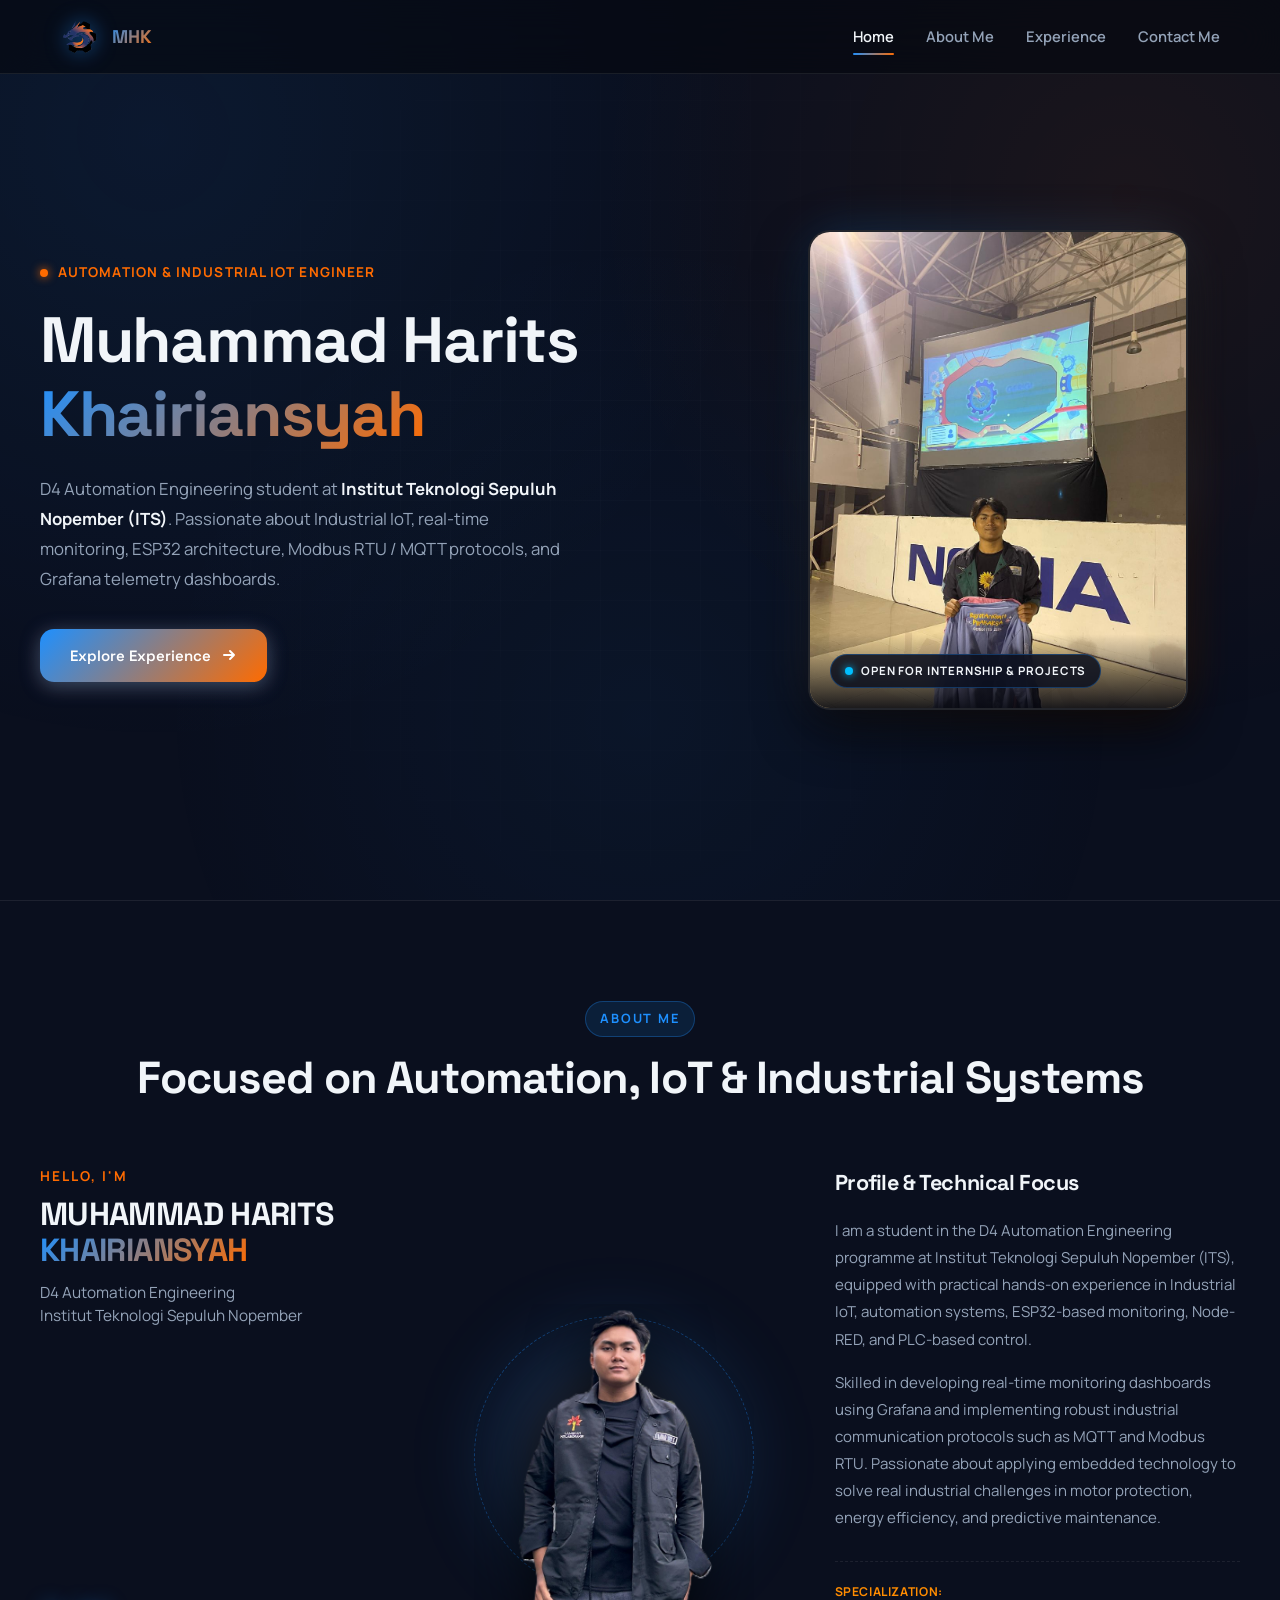
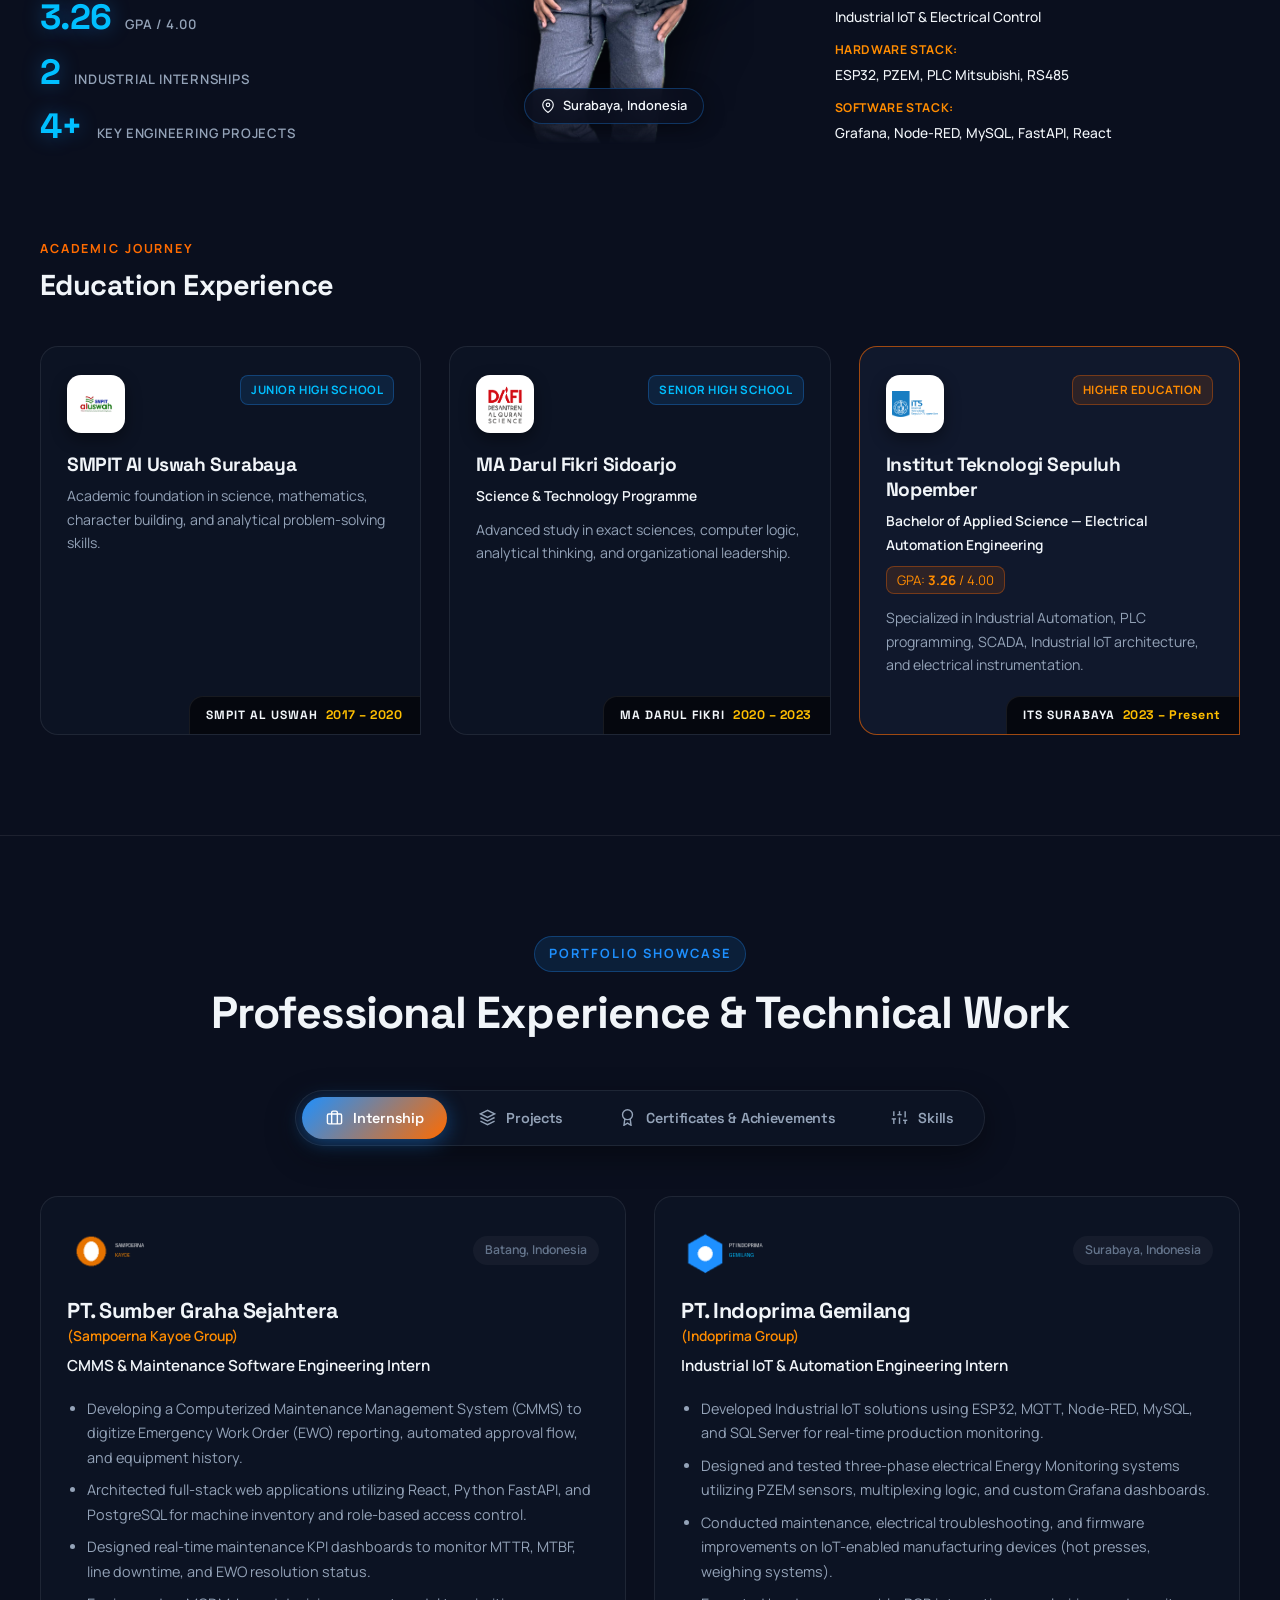
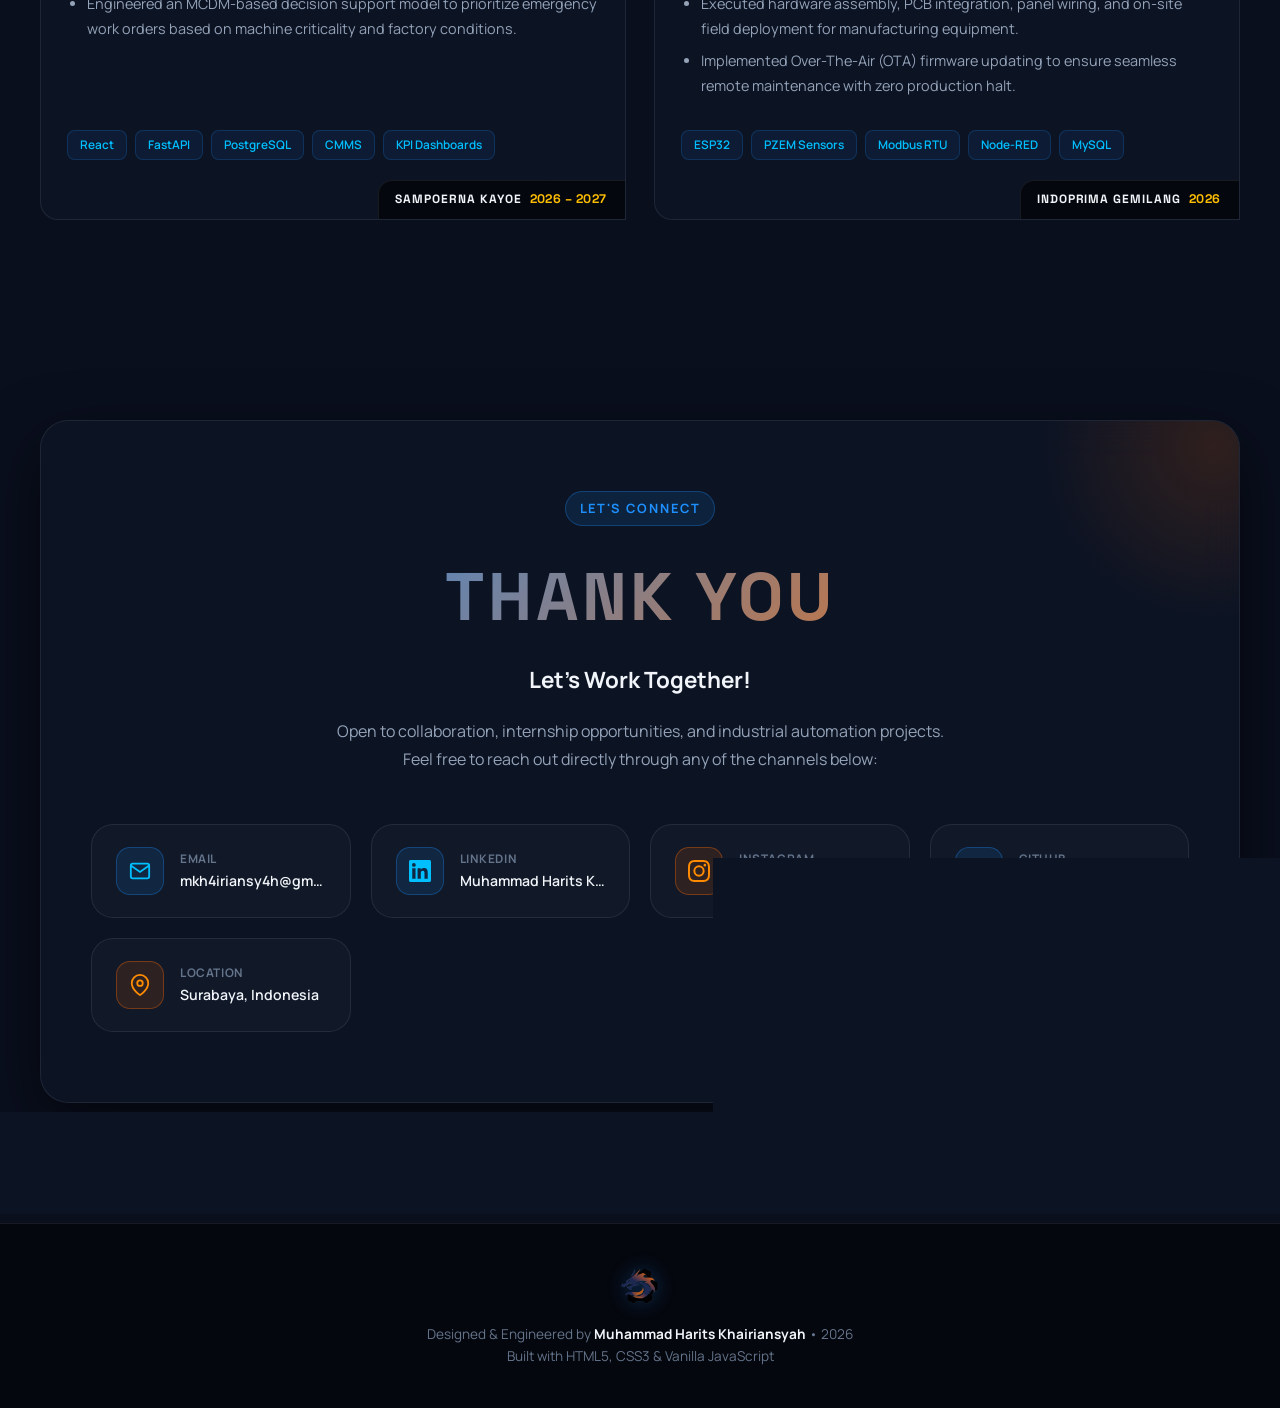
==== commit 2507789d: "feat: implement Lando Norris card styling, floating About Me, 2-column internship, classic SVG icons" ====
--- a/index.html
+++ b/index.html
@@ -57,17 +57,6 @@
               <span>Explore Experience</span>
               <svg width="16" height="16" viewBox="0 0 16 16" fill="none"><path d="M3 8h10m0 0L9 4m4 4L9 12" stroke="currentColor" stroke-width="2" stroke-linecap="round" stroke-linejoin="round"/></svg>
             </a>
-            <a href="assets/documents/CV%20Khairi_12-10-2026.pdf" target="_blank" class="btn btn-secondary">
-              <svg width="16" height="16" viewBox="0 0 16 16" fill="none"><path d="M8 2v8m0 0l3-3m-3 3L5 7M3 12v1a1 1 0 001 1h8a1 1 0 001-1v-1" stroke="currentColor" stroke-width="2" stroke-linecap="round" stroke-linejoin="round"/></svg>
-              <span>Download CV</span>
-            </a>
-          </div>
-          <div class="hero-tech-badges">
-            <span class="badge">ESP32</span>
-            <span class="badge">Modbus RTU</span>
-            <span class="badge">MQTT</span>
-            <span class="badge">Grafana</span>
-            <span class="badge">PLC Mitsubishi</span>
           </div>
         </div>
 
@@ -99,34 +88,34 @@
           <h2 class="section-heading">Focused on Automation, IoT &amp; Industrial Systems</h2>
         </div>
 
-        <!-- Top: 3-Column Triptych Layout -->
-        <div class="about-triptych">
-          <!-- Col 1: Greeting & Identity -->
-          <div class="triptych-col triptych-intro">
+        <!-- Top: 3-Column Floating Triptych Layout (No boxes/borders) -->
+        <div class="about-triptych-floating">
+          <!-- Col 1: Greeting & Floating Stats -->
+          <div class="triptych-col-floating triptych-intro">
             <span class="intro-eyebrow">HELLO, I'M</span>
             <h3 class="intro-name">
               MUHAMMAD HARITS<br />
               <span class="text-gradient">KHAIRIANSYAH</span>
             </h3>
             <p class="intro-role">D4 Automation Engineering<br />Institut Teknologi Sepuluh Nopember</p>
-            <div class="triptych-stats">
-              <div class="stat-box">
-                <span class="stat-val">3.26</span>
-                <span class="stat-lbl">GPA / 4.00</span>
-              </div>
-              <div class="stat-box">
-                <span class="stat-val">2</span>
-                <span class="stat-lbl">Industrial Internships</span>
-              </div>
-              <div class="stat-box">
-                <span class="stat-val">4+</span>
-                <span class="stat-lbl">Key Projects</span>
-              </div>
-            </div>
-          </div>
-
-          <!-- Col 2: Center Photo (khairi.png with glowing frame) -->
-          <div class="triptych-col triptych-photo">
+            <div class="floating-stats-wrap">
+              <div class="floating-stat-item">
+                <span class="stat-big-val">3.26</span>
+                <span class="stat-small-lbl">GPA / 4.00</span>
+              </div>
+              <div class="floating-stat-item">
+                <span class="stat-big-val">2</span>
+                <span class="stat-small-lbl">Industrial Internships</span>
+              </div>
+              <div class="floating-stat-item">
+                <span class="stat-big-val">4+</span>
+                <span class="stat-small-lbl">Key Engineering Projects</span>
+              </div>
+            </div>
+          </div>
+
+          <!-- Col 2: Center Photo (khairi.png with glowing aura) -->
+          <div class="triptych-col-floating triptych-photo">
             <div class="center-photo-stage">
               <div class="stage-aura"></div>
               <div class="stage-ring"></div>
@@ -140,8 +129,8 @@
             </div>
           </div>
 
-          <!-- Col 3: Detailed Bio from CV -->
-          <div class="triptych-col triptych-desc">
+          <!-- Col 3: Detailed Bio Floating -->
+          <div class="triptych-col-floating triptych-desc">
             <h4 class="desc-heading">Profile &amp; Technical Focus</h4>
             <p>
               I am a student in the D4 Automation Engineering programme at Institut Teknologi Sepuluh Nopember (ITS), 
@@ -153,16 +142,16 @@
               communication protocols such as MQTT and Modbus RTU. Passionate about applying embedded technology 
               to solve real industrial challenges in motor protection, energy efficiency, and predictive maintenance.
             </p>
-            <div class="quick-spec-list">
-              <div class="spec-item">
+            <div class="floating-spec-list">
+              <div class="spec-row">
                 <span class="spec-label">Specialization:</span>
                 <span class="spec-val">Industrial IoT &amp; Electrical Control</span>
               </div>
-              <div class="spec-item">
+              <div class="spec-row">
                 <span class="spec-label">Hardware Stack:</span>
                 <span class="spec-val">ESP32, PZEM, PLC Mitsubishi, RS485</span>
               </div>
-              <div class="spec-item">
+              <div class="spec-row">
                 <span class="spec-label">Software Stack:</span>
                 <span class="spec-val">Grafana, Node-RED, MySQL, FastAPI, React</span>
               </div>
@@ -170,61 +159,71 @@
           </div>
         </div>
 
-        <!-- Bottom: Education Experience (Horizontal Connected Stepper) -->
+        <!-- Bottom: Education Experience (Lando Norris Notched Chamfered Cards with Background Hover Transition) -->
         <div class="education-block">
           <div class="sub-header">
             <span class="sub-tag">Academic Journey</span>
             <h3 class="sub-heading">Education Experience</h3>
           </div>
 
-          <div class="education-stepper">
-            <div class="stepper-line"></div>
-
-            <!-- Step 1: SMP Al Uswah -->
-            <div class="step-card">
-              <div class="step-node">
-                <span class="node-number">01</span>
-              </div>
-              <div class="step-content">
-                <div class="school-logo-wrap">
-                  <img src="assets/images/aluswah.jpg" alt="Logo SMPIT Al Uswah Surabaya" class="school-logo" />
-                </div>
-                <span class="step-badge">Junior High School</span>
-                <h4 class="school-name">SMPIT Al Uswah Surabaya</h4>
-                <p class="school-desc">Foundation in science, mathematics, character building, and analytical problem-solving skills.</p>
-              </div>
-            </div>
-
-            <!-- Step 2: SMA MA Darul Fikri -->
-            <div class="step-card">
-              <div class="step-node">
-                <span class="node-number">02</span>
-              </div>
-              <div class="step-content">
-                <div class="school-logo-wrap">
-                  <img src="assets/images/Dafi.png" alt="Logo MA Darul Fikri Sidoarjo" class="school-logo" />
-                </div>
-                <span class="step-badge">Senior High • 2020 – 2023</span>
-                <h4 class="school-name">MA Darul Fikri Sidoarjo</h4>
-                <p class="school-major">Science &amp; Technology Programme</p>
-                <p class="school-desc">Deepened study in exact sciences, computer logic, and organizational leadership.</p>
-              </div>
-            </div>
-
-            <!-- Step 3: ITS -->
-            <div class="step-card step-highlight">
-              <div class="step-node">
-                <span class="node-number">03</span>
-              </div>
-              <div class="step-content">
-                <div class="school-logo-wrap">
-                  <img src="assets/images/ITS.png" alt="Logo Institut Teknologi Sepuluh Nopember" class="school-logo" />
-                </div>
-                <span class="step-badge badge-active">Higher Ed • 2023 – Present</span>
-                <h4 class="school-name">Institut Teknologi Sepuluh Nopember</h4>
-                <p class="school-major">Bachelor of Applied Science — Electrical Automation Engineering</p>
-                <div class="school-gpa">GPA: <strong>3.26</strong> / 4.00</div>
-                <p class="school-desc">Specialized in Industrial Automation, PLC programming, SCADA, Industrial IoT architecture, and electrical instrumentation.</p>
+          <div class="norris-cards-grid">
+            <!-- Card 1: SMP Al Uswah -->
+            <div class="norris-card edu-card" style="--card-bg-img: url('assets/images/fotosmp.jpg');">
+              <div class="norris-card-hover-bg"></div>
+              <div class="norris-card-inner">
+                <div class="norris-card-header">
+                  <div class="school-logo-wrap">
+                    <img src="assets/images/aluswah.jpg" alt="Logo SMPIT Al Uswah Surabaya" class="school-logo" />
+                  </div>
+                  <span class="norris-card-badge">Junior High School</span>
+                </div>
+                <h4 class="norris-card-title">SMPIT Al Uswah Surabaya</h4>
+                <p class="norris-card-desc">Academic foundation in science, mathematics, character building, and analytical problem-solving skills.</p>
+              </div>
+              <div class="norris-bottom-tab">
+                <span class="tab-title">SMPIT AL USWAH</span>
+                <span class="tab-year-accent">2017 – 2020</span>
+              </div>
+            </div>
+
+            <!-- Card 2: SMA MA Darul Fikri -->
+            <div class="norris-card edu-card" style="--card-bg-img: url('assets/images/fotosma.jpg');">
+              <div class="norris-card-hover-bg"></div>
+              <div class="norris-card-inner">
+                <div class="norris-card-header">
+                  <div class="school-logo-wrap">
+                    <img src="assets/images/Dafi.png" alt="Logo MA Darul Fikri Sidoarjo" class="school-logo" />
+                  </div>
+                  <span class="norris-card-badge">Senior High School</span>
+                </div>
+                <h4 class="norris-card-title">MA Darul Fikri Sidoarjo</h4>
+                <p class="norris-card-sub">Science &amp; Technology Programme</p>
+                <p class="norris-card-desc">Advanced study in exact sciences, computer logic, analytical thinking, and organizational leadership.</p>
+              </div>
+              <div class="norris-bottom-tab">
+                <span class="tab-title">MA DARUL FIKRI</span>
+                <span class="tab-year-accent">2020 – 2023</span>
+              </div>
+            </div>
+
+            <!-- Card 3: ITS (Active Highlighted Frame) -->
+            <div class="norris-card edu-card norris-card-active" style="--card-bg-img: url('assets/images/fotokuliah.jpg');">
+              <div class="norris-card-hover-bg"></div>
+              <div class="norris-card-inner">
+                <div class="norris-card-header">
+                  <div class="school-logo-wrap">
+                    <img src="assets/images/ITS.png" alt="Logo Institut Teknologi Sepuluh Nopember" class="school-logo" />
+                  </div>
+                  <span class="norris-card-badge badge-highlight">Higher Education</span>
+                </div>
+                <h4 class="norris-card-title">Institut Teknologi Sepuluh Nopember</h4>
+                <p class="norris-card-sub">Bachelor of Applied Science — Electrical Automation Engineering</p>
+                <div class="norris-gpa-pill">GPA: <strong>3.26</strong> / 4.00</div>
+                <p class="norris-card-desc">Specialized in Industrial Automation, PLC programming, SCADA, Industrial IoT architecture, and electrical instrumentation.</p>
+              </div>
+              <div class="norris-bottom-tab">
+                <span class="tab-title">ITS SURABAYA</span>
+                <span class="tab-year-accent">2023 – Present</span>
               </div>
             </div>
           </div>
@@ -241,23 +240,23 @@
           <h2 class="section-heading">Professional Experience &amp; Technical Work</h2>
         </div>
 
-        <!-- Tab Controls (ala alfari.my.id) -->
+        <!-- Tab Controls with Classic Minimalist SVG Icons (No Emojis) -->
         <div class="tab-nav-wrapper">
           <div class="tab-nav" role="tablist">
             <button class="tab-btn active" data-tab="tab-internship" role="tab" aria-selected="true">
-              <span class="tab-icon">🏢</span>
+              <svg width="17" height="17" viewBox="0 0 24 24" fill="none" stroke="currentColor" stroke-width="2"><rect x="2" y="7" width="20" height="14" rx="2" ry="2"/><path d="M16 21V5a2 2 0 0 0-2-2h-4a2 2 0 0 0-2 2v16"/></svg>
               <span>Internship</span>
             </button>
             <button class="tab-btn" data-tab="tab-projects" role="tab" aria-selected="false">
-              <span class="tab-icon">🚀</span>
+              <svg width="17" height="17" viewBox="0 0 24 24" fill="none" stroke="currentColor" stroke-width="2"><polygon points="12 2 2 7 12 12 22 7 12 2"/><polyline points="2 17 12 22 22 17"/><polyline points="2 12 12 17 22 12"/></svg>
               <span>Projects</span>
             </button>
             <button class="tab-btn" data-tab="tab-certificates" role="tab" aria-selected="false">
-              <span class="tab-icon">📜</span>
+              <svg width="17" height="17" viewBox="0 0 24 24" fill="none" stroke="currentColor" stroke-width="2"><circle cx="12" cy="8" r="7"/><polyline points="8.21 13.89 7 23 12 20 17 23 15.79 13.88"/></svg>
               <span>Certificates &amp; Achievements</span>
             </button>
             <button class="tab-btn" data-tab="tab-skills" role="tab" aria-selected="false">
-              <span class="tab-icon">⚡</span>
+              <svg width="17" height="17" viewBox="0 0 24 24" fill="none" stroke="currentColor" stroke-width="2"><line x1="4" y1="21" x2="4" y2="14"/><line x1="4" y1="10" x2="4" y2="3"/><line x1="12" y1="21" x2="12" y2="12"/><line x1="12" y1="8" x2="12" y2="3"/><line x1="20" y1="21" x2="20" y2="16"/><line x1="20" y1="12" x2="20" y2="3"/><line x1="1" y1="14" x2="7" y2="14"/><line x1="9" y1="8" x2="15" y2="8"/><line x1="17" y1="16" x2="23" y2="16"/></svg>
               <span>Skills</span>
             </button>
           </div>
@@ -266,61 +265,72 @@
         <!-- Tab Panes Container -->
         <div class="tab-content-container">
 
-          <!-- Pane 1: INTERNSHIP -->
+          <!-- Pane 1: INTERNSHIP (Side-by-Side 2 Columns with Lando Norris Cards & Official Logos) -->
           <div class="tab-pane active" id="tab-internship" role="tabpanel">
-            <div class="timeline-container">
-
-              <!-- Internship 1: Indoprima -->
-              <div class="timeline-card">
-                <div class="card-timeline-marker marker-blue"></div>
-                <div class="timeline-card-header">
-                  <div>
-                    <span class="card-period">January 2026 — July 2026</span>
-                    <h3 class="card-company">PT. Indoprima Gemilang</h3>
-                    <p class="card-role">Industrial IoT &amp; Automation Engineering Intern</p>
-                  </div>
-                  <span class="card-location">Surabaya, Indonesia</span>
-                </div>
-                <ul class="card-bullet-list">
-                  <li>Developed Industrial IoT solutions using ESP32, MQTT, Node-RED, MySQL, and SQL Server for real-time production monitoring.</li>
-                  <li>Designed and tested three-phase electrical Energy Monitoring systems utilizing PZEM sensors, multiplexing logic, and custom Grafana dashboards.</li>
-                  <li>Conducted maintenance, electrical troubleshooting, and firmware improvements on IoT-enabled manufacturing devices (hot presses, weighing systems).</li>
-                  <li>Executed hardware assembly, PCB integration, panel wiring, and on-site field deployment for manufacturing equipment.</li>
-                  <li>Implemented Over-The-Air (OTA) firmware updating to ensure seamless remote maintenance with zero production halt.</li>
-                </ul>
-                <div class="card-tech-chips">
-                  <span>ESP32</span>
-                  <span>PZEM Sensors</span>
-                  <span>MQTT</span>
-                  <span>Node-RED</span>
-                  <span>MySQL</span>
-                  <span>PCB Design</span>
-                </div>
-              </div>
-
-              <!-- Internship 2: Sampoerna Kayoe -->
-              <div class="timeline-card">
-                <div class="card-timeline-marker marker-orange"></div>
-                <div class="timeline-card-header">
-                  <div>
-                    <span class="card-period">September 2026 — February 2027</span>
-                    <h3 class="card-company">PT. Sumber Graha Sejahtera (Sampoerna Kayoe)</h3>
-                    <p class="card-role">CMMS &amp; Maintenance Software Engineering Intern</p>
-                  </div>
-                  <span class="card-location">Batang, Indonesia</span>
-                </div>
-                <ul class="card-bullet-list">
-                  <li>Developing a Computerized Maintenance Management System (CMMS) to digitize Emergency Work Order (EWO) reporting, automated approval flow, and equipment maintenance history.</li>
-                  <li>Architected full-stack web applications utilizing React, Python FastAPI, and PostgreSQL for machine asset inventory and role-based access control.</li>
-                  <li>Designed real-time maintenance KPI dashboards to monitor MTTR (Mean Time to Repair), MTBF (Mean Time Between Failures), and line downtime.</li>
-                  <li>Engineered an MCDM-based decision support model to prioritize emergency work orders based on machine criticality and plant operations.</li>
-                </ul>
-                <div class="card-tech-chips">
-                  <span>React</span>
-                  <span>Python FastAPI</span>
-                  <span>PostgreSQL</span>
-                  <span>CMMS</span>
-                  <span>KPI Dashboards</span>
+            <div class="internship-grid-dual">
+
+              <!-- Left Column: Sampoerna Kayoe -->
+              <div class="norris-card internship-card">
+                <div class="norris-card-inner">
+                  <div class="internship-header-row">
+                    <div class="company-logo-container">
+                      <img src="assets/images/logo_sampoerna.png" alt="Sampoerna Kayoe Logo" class="company-logo" />
+                    </div>
+                    <span class="internship-badge-loc">Batang, Indonesia</span>
+                  </div>
+                  <h3 class="internship-company-title">PT. Sumber Graha Sejahtera</h3>
+                  <p class="internship-unit">(Sampoerna Kayoe Group)</p>
+                  <p class="internship-role-title">CMMS &amp; Maintenance Software Engineering Intern</p>
+                  <ul class="internship-bullets">
+                    <li>Developing a Computerized Maintenance Management System (CMMS) to digitize Emergency Work Order (EWO) reporting, automated approval flow, and equipment history.</li>
+                    <li>Architected full-stack web applications utilizing React, Python FastAPI, and PostgreSQL for machine inventory and role-based access control.</li>
+                    <li>Designed real-time maintenance KPI dashboards to monitor MTTR, MTBF, line downtime, and EWO resolution status.</li>
+                    <li>Engineered an MCDM-based decision support model to prioritize emergency work orders based on machine criticality and factory conditions.</li>
+                  </ul>
+                  <div class="card-tech-chips">
+                    <span>React</span>
+                    <span>FastAPI</span>
+                    <span>PostgreSQL</span>
+                    <span>CMMS</span>
+                    <span>KPI Dashboards</span>
+                  </div>
+                </div>
+                <div class="norris-bottom-tab">
+                  <span class="tab-title">SAMPOERNA KAYOE</span>
+                  <span class="tab-year-accent">2026 – 2027</span>
+                </div>
+              </div>
+
+              <!-- Right Column: Indoprima Gemilang -->
+              <div class="norris-card internship-card">
+                <div class="norris-card-inner">
+                  <div class="internship-header-row">
+                    <div class="company-logo-container">
+                      <img src="assets/images/logo_indoprima.png" alt="PT Indoprima Gemilang Logo" class="company-logo" />
+                    </div>
+                    <span class="internship-badge-loc">Surabaya, Indonesia</span>
+                  </div>
+                  <h3 class="internship-company-title">PT. Indoprima Gemilang</h3>
+                  <p class="internship-unit">(Indoprima Group)</p>
+                  <p class="internship-role-title">Industrial IoT &amp; Automation Engineering Intern</p>
+                  <ul class="internship-bullets">
+                    <li>Developed Industrial IoT solutions using ESP32, MQTT, Node-RED, MySQL, and SQL Server for real-time production monitoring.</li>
+                    <li>Designed and tested three-phase electrical Energy Monitoring systems utilizing PZEM sensors, multiplexing logic, and custom Grafana dashboards.</li>
+                    <li>Conducted maintenance, electrical troubleshooting, and firmware improvements on IoT-enabled manufacturing devices (hot presses, weighing systems).</li>
+                    <li>Executed hardware assembly, PCB integration, panel wiring, and on-site field deployment for manufacturing equipment.</li>
+                    <li>Implemented Over-The-Air (OTA) firmware updating to ensure seamless remote maintenance with zero production halt.</li>
+                  </ul>
+                  <div class="card-tech-chips">
+                    <span>ESP32</span>
+                    <span>PZEM Sensors</span>
+                    <span>Modbus RTU</span>
+                    <span>Node-RED</span>
+                    <span>MySQL</span>
+                  </div>
+                </div>
+                <div class="norris-bottom-tab">
+                  <span class="tab-title">INDOPRIMA GEMILANG</span>
+                  <span class="tab-year-accent">2026</span>
                 </div>
               </div>
 
@@ -385,7 +395,7 @@
               <article class="project-box">
                 <div class="project-media-wrap placeholder-media lightbox-trigger" data-img="assets/images/DRACO_transparent.png" data-title="IoT Access Security System & Automated Reporting" data-desc="Digital verification access control system for spare parts inventory using GM66 barcode/RFID and non-blocking finite state machine.">
                   <div class="cyber-placeholder">
-                    <svg width="54" height="54" viewBox="0 0 24 24" fill="none" stroke="currentColor" stroke-width="1.5"><rect x="3" y="11" width="18" height="11" rx="2" ry="2"/><path d="M7 11V7a5 5 0 0110 0v4"/></svg>
+                    <svg width="48" height="48" viewBox="0 0 24 24" fill="none" stroke="currentColor" stroke-width="1.5"><rect x="3" y="11" width="18" height="11" rx="2" ry="2"/><path d="M7 11V7a5 5 0 0110 0v4"/></svg>
                     <span>DIGITAL ACCESS SYSTEM</span>
                   </div>
                 </div>
@@ -434,7 +444,7 @@
             </div>
           </div>
 
-          <!-- Pane 3: CERTIFICATES & ACHIEVEMENTS -->
+          <!-- Pane 3: CERTIFICATES & ACHIEVEMENTS (Classic Minimalist Icons) -->
           <div class="tab-pane" id="tab-certificates" role="tabpanel">
             <div class="cert-grid">
 
@@ -470,7 +480,9 @@
 
               <!-- Cert 3: OLIVIA IX -->
               <div class="cert-item cert-text-box">
-                <div class="cert-symbol">🏆</div>
+                <div class="cert-classic-icon">
+                  <svg width="28" height="28" viewBox="0 0 24 24" fill="none" stroke="currentColor" stroke-width="2"><path d="M6 9H4.5a2.5 2.5 0 0 1 0-5H6"/><path d="M18 9h1.5a2.5 2.5 0 0 0 0-5H18"/><path d="M4 22h16"/><path d="M10 14.66V17c0 .55-.45 1-1 1H7"/><path d="M14 14.66V17c0 .55.45 1 1 1h2"/><path d="M18 2H6v7a6 6 0 0 0 12 0V2Z"/></svg>
+                </div>
                 <div class="cert-meta">
                   <span class="cert-year">2025 • Nasional</span>
                   <h4 class="cert-name">National Participant — OLIVIA IX</h4>
@@ -481,7 +493,9 @@
 
               <!-- Cert 4: CAD-IT 4.0 -->
               <div class="cert-item cert-text-box">
-                <div class="cert-symbol">🌐</div>
+                <div class="cert-classic-icon">
+                  <svg width="28" height="28" viewBox="0 0 24 24" fill="none" stroke="currentColor" stroke-width="2"><circle cx="12" cy="12" r="10"/><line x1="2" y1="12" x2="22" y2="12"/><path d="M12 2a15.3 15.3 0 0 1 4 10 15.3 15.3 0 0 1-4 10 15.3 15.3 0 0 1-4-10 15.3 15.3 0 0 1 4-10z"/></svg>
+                </div>
                 <div class="cert-meta">
                   <span class="cert-year">2025 • Industrial Seminar</span>
                   <h4 class="cert-name">CAD-IT Industry 4.0 Digital Transformation</h4>
@@ -492,7 +506,9 @@
 
               <!-- Cert 5: Komdigi Mindset -->
               <div class="cert-item cert-text-box">
-                <div class="cert-symbol">💡</div>
+                <div class="cert-classic-icon">
+                  <svg width="28" height="28" viewBox="0 0 24 24" fill="none" stroke="currentColor" stroke-width="2"><path d="M9 18h6"/><path d="M10 22h4"/><path d="M15.09 14c.18-.98.65-1.74 1.41-2.5A4.65 4.65 0 0 0 18 8 6 6 0 0 0 6 8c0 1 .23 2.23 1.5 3.5.76.76 1.23 1.52 1.41 2.5"/></svg>
+                </div>
                 <div class="cert-meta">
                   <span class="cert-year">2025 • Komdigi</span>
                   <h4 class="cert-name">Digital Mindset Certification</h4>
@@ -503,7 +519,9 @@
 
               <!-- Cert 6: PLC Training -->
               <div class="cert-item cert-text-box">
-                <div class="cert-symbol">⚙️</div>
+                <div class="cert-classic-icon">
+                  <svg width="28" height="28" viewBox="0 0 24 24" fill="none" stroke="currentColor" stroke-width="2"><circle cx="12" cy="12" r="3"/><path d="M19.4 15a1.65 1.65 0 0 0 .33 1.82l.06.06a2 2 0 0 1 0 2.83 2 2 0 0 1-2.83 0l-.06-.06a1.65 1.65 0 0 0-1.82-.33 1.65 1.65 0 0 0-1 1.51V21a2 2 0 0 1-2 2 2 2 0 0 1-2-2v-.09A1.65 1.65 0 0 0 9 19.4a1.65 1.65 0 0 0-1.82.33l-.06.06a2 2 0 0 1-2.83 0 2 2 0 0 1 0-2.83l.06-.06a1.65 1.65 0 0 0 .33-1.82 1.65 1.65 0 0 0-1.51-1H3a2 2 0 0 1-2-2 2 2 0 0 1 2-2h.09A1.65 1.65 0 0 0 4.6 9a1.65 1.65 0 0 0-.33-1.82l-.06-.06a2 2 0 0 1 0-2.83 2 2 0 0 1 2.83 0l.06.06a1.65 1.65 0 0 0 1.82.33H9a1.65 1.65 0 0 0 1-1.51V3a2 2 0 0 1 2-2 2 2 0 0 1 2 2v.09a1.65 1.65 0 0 0 1 1.51 1.65 1.65 0 0 0 1.82-.33l.06-.06a2 2 0 0 1 2.83 0 2 2 0 0 1 0 2.83l-.06.06a1.65 1.65 0 0 0-.33 1.82V9a1.65 1.65 0 0 0 1.51 1H21a2 2 0 0 1 2 2 2 2 0 0 1-2 2h-.09a1.65 1.65 0 0 0-1.51 1z"/></svg>
+                </div>
                 <div class="cert-meta">
                   <span class="cert-year">2024 • Training</span>
                   <h4 class="cert-name">PLC &amp; Microcontroller Training</h4>
@@ -515,14 +533,16 @@
             </div>
           </div>
 
-          <!-- Pane 4: SKILLS (4-Card Bento Grid) -->
+          <!-- Pane 4: SKILLS (4-Card Bento Grid with Classic Line Icons) -->
           <div class="tab-pane" id="tab-skills" role="tabpanel">
             <div class="skills-bento-grid">
 
               <!-- Skill Card 1: Embedded & IoT -->
               <div class="bento-card bento-glow-blue">
                 <div class="bento-header">
-                  <div class="bento-icon">⚡</div>
+                  <div class="bento-classic-icon">
+                    <svg width="24" height="24" viewBox="0 0 24 24" fill="none" stroke="currentColor" stroke-width="2"><polygon points="13 2 3 14 12 14 11 22 21 10 12 10 13 2"/></svg>
+                  </div>
                   <div>
                     <h3 class="bento-title">Embedded Systems &amp; Industrial IoT</h3>
                     <p class="bento-subtitle">Hardware-level integration &amp; edge communication</p>
@@ -545,7 +565,9 @@
               <!-- Skill Card 2: Industrial Automation -->
               <div class="bento-card bento-glow-orange">
                 <div class="bento-header">
-                  <div class="bento-icon">⚙️</div>
+                  <div class="bento-classic-icon">
+                    <svg width="24" height="24" viewBox="0 0 24 24" fill="none" stroke="currentColor" stroke-width="2"><circle cx="12" cy="12" r="3"/><path d="M19.4 15a1.65 1.65 0 0 0 .33 1.82l.06.06a2 2 0 0 1 0 2.83 2 2 0 0 1-2.83 0l-.06-.06a1.65 1.65 0 0 0-1.82-.33 1.65 1.65 0 0 0-1 1.51V21a2 2 0 0 1-2 2 2 2 0 0 1-2-2v-.09A1.65 1.65 0 0 0 9 19.4a1.65 1.65 0 0 0-1.82.33l-.06.06a2 2 0 0 1-2.83 0 2 2 0 0 1 0-2.83l.06-.06a1.65 1.65 0 0 0 .33-1.82 1.65 1.65 0 0 0-1.51-1H3a2 2 0 0 1-2-2 2 2 0 0 1 2-2h.09A1.65 1.65 0 0 0 4.6 9a1.65 1.65 0 0 0-.33-1.82l-.06-.06a2 2 0 0 1 0-2.83 2 2 0 0 1 2.83 0l.06.06a1.65 1.65 0 0 0 1.82.33H9a1.65 1.65 0 0 0 1-1.51V3a2 2 0 0 1 2-2 2 2 0 0 1 2 2v.09a1.65 1.65 0 0 0 1 1.51 1.65 1.65 0 0 0 1.82-.33l.06-.06a2 2 0 0 1 2.83 0 2 2 0 0 1 0 2.83l-.06.06a1.65 1.65 0 0 0-.33 1.82V9a1.65 1.65 0 0 0 1.51 1H21a2 2 0 0 1 2 2 2 2 0 0 1-2 2h-.09a1.65 1.65 0 0 0-1.51 1z"/></svg>
+                  </div>
                   <div>
                     <h3 class="bento-title">Industrial Automation &amp; Control</h3>
                     <p class="bento-subtitle">Factory equipment &amp; power electronics</p>
@@ -566,7 +588,9 @@
               <!-- Skill Card 3: Data Acquisition & Software -->
               <div class="bento-card bento-glow-blue">
                 <div class="bento-header">
-                  <div class="bento-icon">📊</div>
+                  <div class="bento-classic-icon">
+                    <svg width="24" height="24" viewBox="0 0 24 24" fill="none" stroke="currentColor" stroke-width="2"><line x1="18" y1="20" x2="18" y2="10"/><line x1="12" y1="20" x2="12" y2="4"/><line x1="6" y1="20" x2="6" y2="14"/></svg>
+                  </div>
                   <div>
                     <h3 class="bento-title">Data Acquisition &amp; Cloud Monitoring</h3>
                     <p class="bento-subtitle">Real-time telemetry, databases &amp; full-stack tools</p>
@@ -587,7 +611,9 @@
               <!-- Skill Card 4: Soft Skills & 3D Tools -->
               <div class="bento-card bento-glow-orange">
                 <div class="bento-header">
-                  <div class="bento-icon">🧠</div>
+                  <div class="bento-classic-icon">
+                    <svg width="24" height="24" viewBox="0 0 24 24" fill="none" stroke="currentColor" stroke-width="2"><path d="M17 21v-2a4 4 0 0 0-4-4H5a4 4 0 0 0-4 4v2"/><circle cx="9" cy="7" r="4"/><path d="M23 21v-2a4 4 0 0 0-3-3.87"/><path d="M16 3.13a4 4 0 0 1 0 7.75"/></svg>
+                  </div>
                   <div>
                     <h3 class="bento-title">Soft Skills, 3D Modeling &amp; Languages</h3>
                     <p class="bento-subtitle">Team leadership, design visualization &amp; languages</p>
@@ -613,7 +639,7 @@
       </div>
     </section>
 
-    <!-- ========== 5. SECTION: CONTACT ME & CLOSING ========== -->
+    <!-- ========== 5. SECTION: CONTACT ME & CLOSING (No WhatsApp) ========== -->
     <section class="section contact-section" id="contact">
       <div class="container">
         <div class="contact-card-main">
@@ -636,17 +662,6 @@
               <div class="channel-info">
                 <span class="channel-label">Email</span>
                 <span class="channel-val">mkh4iriansy4h@gmail.com</span>
-              </div>
-            </a>
-
-            <!-- WhatsApp -->
-            <a href="https://wa.me/6281336877945" target="_blank" rel="noreferrer" class="channel-card">
-              <div class="channel-icon icon-orange">
-                <svg width="22" height="22" viewBox="0 0 24 24" fill="none" stroke="currentColor" stroke-width="2"><path d="M21 11.5a8.38 8.38 0 01-.9 3.8 8.5 8.5 0 01-7.6 4.7 8.38 8.38 0 01-3.8-.9L3 21l1.9-5.7a8.38 8.38 0 01-.9-3.8 8.5 8.5 0 014.7-7.6 8.38 8.38 0 013.8-.9h.5a8.48 8.48 0 018 8v.5z"/></svg>
-              </div>
-              <div class="channel-info">
-                <span class="channel-label">WhatsApp</span>
-                <span class="channel-val">+62 813-3687-7945</span>
               </div>
             </a>
 
--- a/styles.css
+++ b/styles.css
@@ -1,8 +1,8 @@
 /* ==========================================================================
    DRACO PORTFOLIO — STYLESHEET
    Client: Muhammad Harits Khairiansyah
-   Palette: Dark Navy + Electric Blue (#1E90FF) + Fire Orange (#FF6B00)
-   Reference: alfari.my.id & Industrial Automation Engineering
+   Theme: Dark Industrial + Electric Blue (#1E90FF) + Fire Orange (#FF6B00)
+   Reference: landonorris.com (Notched Card Architecture) & alfari.my.id (Interactive Tabs)
    ========================================================================== */
 
 /* --- 1. CSS VARIABLES --- */
@@ -10,20 +10,21 @@
   /* Surfaces & Backgrounds */
   --bg-deep: #05070e;
   --bg-base: #0a0f1e;
-  --bg-card: rgba(15, 23, 42, 0.75);
-  --bg-card-hover: rgba(20, 30, 55, 0.9);
-  --bg-card-solid: #0f172a;
+  --bg-card: rgba(14, 21, 38, 0.78);
+  --bg-card-hover: rgba(18, 28, 52, 0.92);
+  --bg-card-solid: #0d1527;
   --border-subtle: rgba(255, 255, 255, 0.08);
-  --border-blue: rgba(30, 144, 255, 0.25);
-  --border-orange: rgba(255, 107, 0, 0.25);
+  --border-blue: rgba(30, 144, 255, 0.3);
+  --border-orange: rgba(255, 107, 0, 0.35);
 
   /* Primary Brand Accents */
   --blue: #1e90ff;
   --blue-glow: #00bfff;
-  --blue-soft: rgba(30, 144, 255, 0.15);
+  --blue-soft: rgba(30, 144, 255, 0.12);
   --orange: #ff6b00;
   --orange-glow: #ff8c00;
-  --orange-soft: rgba(255, 107, 0, 0.15);
+  --orange-soft: rgba(255, 107, 0, 0.12);
+  --yellow-accent: #ffbf00;
 
   /* Typography */
   --text-main: #f1f5f9;
@@ -36,17 +37,17 @@
   --gradient-orange: linear-gradient(135deg, var(--orange) 0%, var(--orange-glow) 100%);
 
   /* Glow Shadows */
-  --shadow-blue: 0 0 35px rgba(30, 144, 255, 0.3);
-  --shadow-orange: 0 0 35px rgba(255, 107, 0, 0.3);
-  --shadow-card: 0 10px 30px -10px rgba(0, 0, 0, 0.6);
-
-  /* Containers & Layout */
+  --shadow-blue: 0 0 35px rgba(30, 144, 255, 0.35);
+  --shadow-orange: 0 0 35px rgba(255, 107, 0, 0.4);
+  --shadow-card: 0 12px 36px -10px rgba(0, 0, 0, 0.7);
+
+  /* Layout */
   --container-w: 1200px;
   --radius-sm: 8px;
   --radius-md: 14px;
   --radius-lg: 22px;
   --radius-full: 9999px;
-  --transition: all 0.3s cubic-bezier(0.2, 0.8, 0.2, 1);
+  --transition: all 0.35s cubic-bezier(0.2, 0.8, 0.2, 1);
 }
 
 /* --- 2. GLOBAL RESET & BASE --- */
@@ -117,12 +118,11 @@
   display: block;
 }
 
-h1, h2, h3, h4, .stat-val, .tab-btn {
+h1, h2, h3, h4, .stat-big-val, .tab-btn, .tab-title, .tab-year-accent {
   font-family: 'Space Grotesk', 'Manrope', sans-serif;
   letter-spacing: -0.02em;
 }
 
-/* Gradient Text Utilities */
 .title-gradient, .text-gradient {
   background: var(--gradient-draco);
   -webkit-background-clip: text;
@@ -163,15 +163,15 @@
   line-height: 1.2;
 }
 
-/* Common Buttons */
+/* Common Button */
 .btn {
   display: inline-flex;
   align-items: center;
   gap: 10px;
-  padding: 14px 28px;
+  padding: 14px 30px;
   border-radius: var(--radius-md);
   font-weight: 600;
-  font-size: 0.92rem;
+  font-size: 0.94rem;
   font-family: 'Space Grotesk', sans-serif;
   cursor: pointer;
   transition: var(--transition);
@@ -187,33 +187,6 @@
 .btn-primary:hover {
   transform: translateY(-3px);
   box-shadow: 0 8px 30px rgba(30, 144, 255, 0.5), 0 8px 30px rgba(255, 107, 0, 0.4);
-}
-
-.btn-secondary {
-  background: var(--bg-card);
-  color: var(--text-main);
-  border: 1px solid var(--border-subtle);
-  backdrop-filter: blur(12px);
-}
-
-.btn-secondary:hover {
-  border-color: var(--blue);
-  color: #fff;
-  box-shadow: var(--shadow-blue);
-  transform: translateY(-3px);
-}
-
-/* Badges */
-.badge {
-  display: inline-block;
-  padding: 6px 14px;
-  border-radius: var(--radius-sm);
-  font-size: 0.8rem;
-  font-weight: 600;
-  background: rgba(30, 144, 255, 0.08);
-  border: 1px solid rgba(30, 144, 255, 0.2);
-  color: var(--blue-glow);
-  letter-spacing: 0.03em;
 }
 
 /* --- 3. NAVBAR --- */
@@ -389,13 +362,6 @@
   display: flex;
   gap: 16px;
   flex-wrap: wrap;
-  margin-bottom: 34px;
-}
-
-.hero-tech-badges {
-  display: flex;
-  flex-wrap: wrap;
-  gap: 10px;
 }
 
 /* Hero Right: Framed Industrial Card + Gear Glow */
@@ -414,7 +380,6 @@
   justify-content: center;
 }
 
-/* Gear Backdrop */
 .gear-backdrop {
   position: absolute;
   top: 50%;
@@ -439,7 +404,6 @@
   to { transform: translate(-50%, -50%) rotate(360deg); }
 }
 
-/* Glow Ring */
 .card-glow-ring {
   position: absolute;
   inset: 10px;
@@ -449,7 +413,6 @@
   z-index: 1;
 }
 
-/* Photo Industrial Card */
 .photo-industrial-card {
   position: relative;
   width: 100%;
@@ -515,41 +478,33 @@
   animation: pulse-dot 1.5s infinite;
 }
 
-/* --- 5. SECTION 2: ABOUT ME --- */
+/* --- 5. SECTION 2: ABOUT ME (FLOATING TEXT & NO BOXES) --- */
 .about-section {
-  background: rgba(10, 15, 30, 0.4);
+  background: transparent;
   border-top: 1px solid var(--border-subtle);
   border-bottom: 1px solid var(--border-subtle);
 }
 
-/* Triptych 3-Column Layout */
-.about-triptych {
+/* Floating Triptych (Cards removed, pure floating text) */
+.about-triptych-floating {
   display: grid;
   grid-template-columns: 1fr 1.05fr 1.15fr;
-  gap: 32px;
+  gap: 36px;
   align-items: stretch;
-  margin-bottom: 70px;
-}
-
-.triptych-col {
-  background: var(--bg-card);
-  border: 1px solid var(--border-subtle);
-  border-radius: var(--radius-lg);
-  padding: 36px 30px;
-  backdrop-filter: blur(14px);
+  margin-bottom: 80px;
+}
+
+.triptych-col-floating {
+  background: transparent;
+  border: none;
+  padding: 10px 0;
   display: flex;
   flex-direction: column;
-  transition: var(--transition);
-}
-
-.triptych-col:hover {
-  border-color: rgba(30, 144, 255, 0.25);
-  box-shadow: var(--shadow-card);
-}
-
-/* Col 1: Intro */
+}
+
+/* Col 1: Floating Intro */
 .intro-eyebrow {
-  font-size: 0.8rem;
+  font-size: 0.85rem;
   font-weight: 700;
   letter-spacing: 0.15em;
   color: var(--orange);
@@ -557,63 +512,54 @@
 }
 
 .intro-name {
-  font-size: 1.8rem;
+  font-size: 2rem;
   font-weight: 800;
   line-height: 1.15;
   margin-bottom: 12px;
 }
 
 .intro-role {
-  font-size: 0.95rem;
+  font-size: 0.96rem;
   color: var(--text-muted);
   line-height: 1.5;
-  margin-bottom: 28px;
-}
-
-.triptych-stats {
+  margin-bottom: 32px;
+}
+
+/* Floating Stats (No boxes, clean glow numbers) */
+.floating-stats-wrap {
   margin-top: auto;
-  display: grid;
-  grid-template-columns: 1fr 1fr;
+  display: flex;
+  flex-direction: column;
+  gap: 18px;
+}
+
+.floating-stat-item {
+  display: flex;
+  align-items: baseline;
   gap: 14px;
 }
 
-.stat-box {
-  background: rgba(255, 255, 255, 0.03);
-  border: 1px solid var(--border-subtle);
-  border-radius: var(--radius-md);
-  padding: 16px;
-  display: flex;
-  flex-direction: column;
-}
-
-.stat-box:nth-child(3) {
-  grid-column: span 2;
-}
-
-.stat-val {
-  font-size: 1.8rem;
-  font-weight: 700;
+.stat-big-val {
+  font-size: 2.2rem;
+  font-weight: 800;
   color: var(--blue-glow);
-  line-height: 1.1;
-  margin-bottom: 4px;
-}
-
-.stat-lbl {
-  font-size: 0.78rem;
-  color: var(--text-dim);
+  line-height: 1;
+  text-shadow: 0 0 20px rgba(30, 144, 255, 0.4);
+}
+
+.stat-small-lbl {
+  font-size: 0.82rem;
+  color: var(--text-muted);
   font-weight: 600;
   text-transform: uppercase;
-  letter-spacing: 0.05em;
-}
-
-/* Col 2: Photo Cutout Stage */
+  letter-spacing: 0.06em;
+}
+
+/* Col 2: Center Photo Cutout Stage */
 .triptych-photo {
-  padding: 0;
-  overflow: hidden;
   align-items: center;
   justify-content: flex-end;
   position: relative;
-  background: radial-gradient(circle at center, rgba(30, 144, 255, 0.12) 0%, rgba(10, 15, 30, 0.9) 70%);
 }
 
 .center-photo-stage {
@@ -626,24 +572,24 @@
 }
 
 .stage-aura {
+  position: absolute;
+  top: 40%;
+  left: 50%;
+  transform: translate(-50%, -50%);
+  width: 290px;
+  height: 290px;
+  background: radial-gradient(circle, rgba(255, 107, 0, 0.25) 0%, rgba(30, 144, 255, 0.2) 50%, transparent 70%);
+  filter: blur(35px);
+  pointer-events: none;
+}
+
+.stage-ring {
   position: absolute;
   top: 40%;
   left: 50%;
   transform: translate(-50%, -50%);
   width: 280px;
   height: 280px;
-  background: radial-gradient(circle, rgba(255, 107, 0, 0.25) 0%, rgba(30, 144, 255, 0.2) 50%, transparent 70%);
-  filter: blur(35px);
-  pointer-events: none;
-}
-
-.stage-ring {
-  position: absolute;
-  top: 40%;
-  left: 50%;
-  transform: translate(-50%, -50%);
-  width: 270px;
-  height: 270px;
   border-radius: 50%;
   border: 1px dashed rgba(30, 144, 255, 0.35);
   animation: draco-spin 25s linear infinite;
@@ -653,8 +599,8 @@
 .cutout-wrapper {
   position: relative;
   z-index: 2;
-  width: 270px;
-  height: 430px;
+  width: 280px;
+  height: 440px;
   display: flex;
   align-items: flex-end;
   justify-content: center;
@@ -667,11 +613,11 @@
   height: 100%;
   object-fit: cover;
   object-position: top center;
-  filter: drop-shadow(0 15px 25px rgba(0, 0, 0, 0.7));
+  filter: drop-shadow(0 15px 30px rgba(0, 0, 0, 0.8));
   transition: transform 0.4s ease;
 }
 
-.triptych-photo:hover .cutout-img {
+.center-photo-stage:hover .cutout-img {
   transform: scale(1.03);
 }
 
@@ -693,38 +639,34 @@
   box-shadow: 0 4px 20px rgba(0, 0, 0, 0.4);
 }
 
-/* Col 3: Bio & Specs */
-.triptych-desc {
-  justify-content: center;
-}
-
+/* Col 3: Bio & Floating Specs */
 .desc-heading {
-  font-size: 1.3rem;
+  font-size: 1.35rem;
   font-weight: 700;
   margin-bottom: 16px;
   color: var(--text-main);
 }
 
 .triptych-desc p {
-  font-size: 0.92rem;
+  font-size: 0.94rem;
   color: var(--text-muted);
-  line-height: 1.75;
+  line-height: 1.8;
   margin-bottom: 16px;
 }
 
-.quick-spec-list {
-  margin-top: 10px;
+.floating-spec-list {
+  margin-top: 14px;
   display: flex;
   flex-direction: column;
-  gap: 10px;
-  border-top: 1px solid var(--border-subtle);
-  padding-top: 16px;
-}
-
-.spec-item {
+  gap: 12px;
+  border-top: 1px dashed var(--border-subtle);
+  padding-top: 20px;
+}
+
+.spec-row {
   display: flex;
   flex-direction: column;
-  font-size: 0.84rem;
+  font-size: 0.86rem;
 }
 
 .spec-label {
@@ -733,6 +675,7 @@
   font-size: 0.76rem;
   text-transform: uppercase;
   letter-spacing: 0.05em;
+  margin-bottom: 2px;
 }
 
 .spec-val {
@@ -740,7 +683,7 @@
   font-weight: 500;
 }
 
-/* --- 6. ABOUT ME: EDUCATION STEPPER --- */
+/* --- 6. LANDO NORRIS CARD SYSTEM (EDUCATION & INTERNSHIP) --- */
 .education-block {
   margin-top: 40px;
 }
@@ -762,86 +705,83 @@
   font-weight: 700;
 }
 
-.education-stepper {
-  position: relative;
+.norris-cards-grid {
   display: grid;
   grid-template-columns: repeat(3, 1fr);
   gap: 28px;
 }
 
-/* Glowing Connecting Roadmap Line */
-.stepper-line {
+/* The Lando Norris Cyber Card Architecture */
+.norris-card {
+  position: relative;
+  background: var(--bg-card);
+  border: 1.5px solid var(--border-subtle);
+  border-radius: 18px 18px 0 18px; /* Notched corner bottom-right */
+  overflow: hidden;
+  display: flex;
+  flex-direction: column;
+  min-height: 320px;
+  transition: border-color 0.4s ease, box-shadow 0.4s ease, transform 0.4s ease;
+}
+
+/* Background Photo Hover Cross-fade (fotosmp, fotosma, fotokuliah) */
+.norris-card-hover-bg {
   position: absolute;
-  top: 36px;
-  left: 60px;
-  right: 60px;
-  height: 3px;
-  background: linear-gradient(to right, var(--blue), var(--orange));
+  inset: 0;
+  background-image: var(--card-bg-img);
+  background-size: cover;
+  background-position: center;
+  opacity: 0;
+  filter: brightness(0.4) contrast(1.15);
+  transition: opacity 0.5s ease, transform 0.6s ease;
   z-index: 0;
-  box-shadow: 0 0 14px rgba(30, 144, 255, 0.5);
-}
-
-.step-card {
+  pointer-events: none;
+}
+
+.norris-card:hover .norris-card-hover-bg {
+  opacity: 0.4;
+  transform: scale(1.06);
+}
+
+/* Active or Hover State (Signature Silverstone Orange Neon Glow) */
+.norris-card:hover {
+  transform: translateY(-6px);
+  border-color: var(--orange);
+  box-shadow: 0 16px 40px -10px rgba(0, 0, 0, 0.8), var(--shadow-orange);
+}
+
+.norris-card-active {
+  border-color: rgba(255, 107, 0, 0.6);
+  background: rgba(18, 26, 48, 0.85);
+}
+
+/* Card Body Content */
+.norris-card-inner {
   position: relative;
   z-index: 1;
-  background: var(--bg-card);
-  border: 1px solid var(--border-subtle);
-  border-radius: var(--radius-lg);
-  padding: 24px;
+  padding: 28px 26px 20px;
   display: flex;
   flex-direction: column;
-  transition: var(--transition);
-}
-
-.step-card:hover {
-  transform: translateY(-6px);
-  border-color: var(--blue);
-  box-shadow: var(--shadow-blue);
-}
-
-.step-highlight {
-  border-color: rgba(255, 107, 0, 0.4);
-  background: rgba(20, 28, 52, 0.85);
-}
-
-.step-highlight:hover {
-  border-color: var(--orange);
-  box-shadow: var(--shadow-orange);
-}
-
-.step-node {
-  width: 44px;
-  height: 44px;
-  border-radius: 50%;
-  background: var(--bg-deep);
-  border: 2px solid var(--blue);
-  display: grid;
-  place-items: center;
-  font-family: 'Space Grotesk', sans-serif;
-  font-size: 0.85rem;
-  font-weight: 700;
-  color: var(--blue-glow);
+  flex-grow: 1;
+}
+
+.norris-card-header {
+  display: flex;
+  justify-content: space-between;
+  align-items: flex-start;
   margin-bottom: 20px;
-  box-shadow: 0 0 15px rgba(30, 144, 255, 0.3);
-}
-
-.step-highlight .step-node {
-  border-color: var(--orange);
-  color: var(--orange-glow);
-  box-shadow: 0 0 15px rgba(255, 107, 0, 0.4);
 }
 
 .school-logo-wrap {
-  width: 64px;
-  height: 64px;
+  width: 58px;
+  height: 58px;
   background: #ffffff;
   border-radius: var(--radius-md);
-  padding: 8px;
-  margin-bottom: 18px;
+  padding: 6px;
   display: flex;
   align-items: center;
   justify-content: center;
-  box-shadow: 0 6px 18px rgba(0, 0, 0, 0.4);
+  box-shadow: 0 6px 16px rgba(0, 0, 0, 0.4);
 }
 
 .school-logo {
@@ -850,56 +790,96 @@
   object-fit: contain;
 }
 
-.step-badge {
-  display: inline-block;
-  font-size: 0.74rem;
+.norris-card-badge {
+  font-size: 0.72rem;
   font-weight: 700;
   color: var(--blue-glow);
   text-transform: uppercase;
   letter-spacing: 0.05em;
-  margin-bottom: 8px;
-}
-
-.badge-active {
+  background: var(--blue-soft);
+  border: 1px solid var(--border-blue);
+  padding: 4px 10px;
+  border-radius: var(--radius-sm);
+}
+
+.badge-highlight {
   color: var(--orange-glow);
-}
-
-.school-name {
-  font-size: 1.15rem;
-  font-weight: 700;
-  margin-bottom: 4px;
+  background: var(--orange-soft);
+  border-color: var(--border-orange);
+}
+
+.norris-card-title {
+  font-size: 1.2rem;
+  font-weight: 700;
+  margin-bottom: 6px;
   line-height: 1.3;
 }
 
-.school-major {
-  font-size: 0.85rem;
+.norris-card-sub {
+  font-size: 0.86rem;
   font-weight: 600;
   color: var(--text-main);
-  margin-bottom: 8px;
-}
-
-.school-gpa {
+  margin-bottom: 10px;
+}
+
+.norris-gpa-pill {
   display: inline-block;
-  font-size: 0.85rem;
+  align-self: flex-start;
+  font-size: 0.82rem;
   background: var(--orange-soft);
   color: var(--orange-glow);
+  border: 1px solid var(--border-orange);
   padding: 2px 10px;
   border-radius: var(--radius-sm);
   margin-bottom: 12px;
 }
 
-.school-desc {
-  font-size: 0.86rem;
+.norris-card-desc {
+  font-size: 0.88rem;
   color: var(--text-muted);
-  line-height: 1.6;
-}
-
-/* --- 7. SECTION 3: EXPERIENCE (INTERACTIVE TABS) --- */
+  line-height: 1.65;
+}
+
+/* Signature Bottom-Right Tab (Like Silverstone 2020 on Lando Norris) */
+.norris-bottom-tab {
+  position: relative;
+  z-index: 2;
+  align-self: flex-end;
+  background: var(--bg-deep);
+  border-top: 1.5px solid var(--border-subtle);
+  border-left: 1.5px solid var(--border-subtle);
+  border-top-left-radius: 14px;
+  padding: 8px 18px 8px 16px;
+  display: inline-flex;
+  align-items: baseline;
+  gap: 8px;
+  transition: border-color 0.4s ease;
+}
+
+.norris-card:hover .norris-bottom-tab {
+  border-top-color: var(--orange);
+  border-left-color: var(--orange);
+}
+
+.tab-title {
+  font-size: 0.75rem;
+  font-weight: 700;
+  letter-spacing: 0.08em;
+  color: var(--text-main);
+}
+
+.tab-year-accent {
+  font-size: 0.78rem;
+  font-weight: 800;
+  color: var(--yellow-accent);
+  letter-spacing: 0.04em;
+}
+
+/* --- 7. SECTION 3: EXPERIENCE (INTERACTIVE TABS ALA ALFARI.MY.ID) --- */
 .experience-section {
   position: relative;
 }
 
-/* Tab Navigation Wrapper (ala alfari.my.id) */
 .tab-nav-wrapper {
   display: flex;
   justify-content: center;
@@ -920,7 +900,7 @@
 .tab-btn {
   display: inline-flex;
   align-items: center;
-  gap: 8px;
+  gap: 10px;
   background: transparent;
   border: none;
   padding: 12px 24px;
@@ -932,9 +912,18 @@
   transition: var(--transition);
 }
 
+.tab-btn svg {
+  stroke: currentColor;
+  transition: transform 0.3s ease;
+}
+
 .tab-btn:hover {
   color: var(--text-main);
   background: rgba(255, 255, 255, 0.04);
+}
+
+.tab-btn:hover svg {
+  transform: translateY(-1px);
 }
 
 .tab-btn.active {
@@ -943,11 +932,11 @@
   box-shadow: 0 4px 20px rgba(30, 144, 255, 0.4);
 }
 
-.tab-icon {
-  font-size: 1.1rem;
-}
-
-/* Tab Content Visibility */
+.tab-btn.active svg {
+  stroke: #ffffff;
+}
+
+/* Tab Panes */
 .tab-content-container {
   min-height: 480px;
 }
@@ -966,79 +955,38 @@
   to { opacity: 1; transform: translateY(0); }
 }
 
-/* --- SUB-PANE 1: INTERNSHIP --- */
-.timeline-container {
-  display: flex;
-  flex-direction: column;
+/* --- SUB-PANE 1: INTERNSHIP (SIDE-BY-SIDE 2 COLUMNS WITH LANDO NORRIS CARDS) --- */
+.internship-grid-dual {
+  display: grid;
+  grid-template-columns: repeat(2, 1fr);
   gap: 28px;
 }
 
-.timeline-card {
-  position: relative;
-  background: var(--bg-card);
-  border: 1px solid var(--border-subtle);
-  border-radius: var(--radius-lg);
-  padding: 34px 38px;
-  backdrop-filter: blur(14px);
-  transition: var(--transition);
-}
-
-.timeline-card:hover {
-  transform: translateY(-4px);
-  border-color: var(--blue);
-  box-shadow: var(--shadow-blue);
-}
-
-.card-timeline-marker {
-  position: absolute;
-  top: 36px;
-  left: -2px;
-  width: 5px;
-  height: 44px;
-  border-radius: 0 var(--radius-sm) var(--radius-sm) 0;
-}
-
-.marker-blue {
-  background: var(--blue);
-  box-shadow: 0 0 15px var(--blue);
-}
-
-.marker-orange {
-  background: var(--orange);
-  box-shadow: 0 0 15px var(--orange);
-}
-
-.timeline-card-header {
+.internship-card {
+  min-height: 440px;
+}
+
+.internship-header-row {
   display: flex;
   justify-content: space-between;
-  align-items: flex-start;
-  margin-bottom: 18px;
-  flex-wrap: wrap;
-  gap: 10px;
-}
-
-.card-period {
-  font-size: 0.8rem;
-  font-weight: 700;
-  color: var(--orange-glow);
-  text-transform: uppercase;
-  letter-spacing: 0.05em;
-  margin-bottom: 4px;
-  display: block;
-}
-
-.card-company {
-  font-size: 1.4rem;
-  font-weight: 700;
-}
-
-.card-role {
-  font-size: 0.95rem;
-  color: var(--text-muted);
-}
-
-.card-location {
-  font-size: 0.82rem;
+  align-items: center;
+  margin-bottom: 20px;
+}
+
+.company-logo-container {
+  height: 52px;
+  display: flex;
+  align-items: center;
+}
+
+.company-logo {
+  max-height: 48px;
+  max-width: 220px;
+  object-fit: contain;
+}
+
+.internship-badge-loc {
+  font-size: 0.76rem;
   font-weight: 600;
   color: var(--text-dim);
   background: rgba(255, 255, 255, 0.04);
@@ -1046,13 +994,33 @@
   border-radius: var(--radius-full);
 }
 
-.card-bullet-list {
+.internship-company-title {
+  font-size: 1.35rem;
+  font-weight: 700;
+  line-height: 1.25;
+}
+
+.internship-unit {
+  font-size: 0.86rem;
+  color: var(--orange-glow);
+  font-weight: 600;
+  margin-bottom: 6px;
+}
+
+.internship-role-title {
+  font-size: 0.95rem;
+  font-weight: 600;
+  color: var(--text-main);
+  margin-bottom: 18px;
+}
+
+.internship-bullets {
   padding-left: 20px;
-  margin-bottom: 22px;
-}
-
-.card-bullet-list li {
-  font-size: 0.92rem;
+  margin-bottom: 24px;
+}
+
+.internship-bullets li {
+  font-size: 0.9rem;
   color: var(--text-muted);
   line-height: 1.7;
   margin-bottom: 8px;
@@ -1062,10 +1030,11 @@
   display: flex;
   flex-wrap: wrap;
   gap: 8px;
+  margin-top: auto;
 }
 
 .card-tech-chips span {
-  font-size: 0.76rem;
+  font-size: 0.74rem;
   font-weight: 600;
   background: rgba(30, 144, 255, 0.08);
   border: 1px solid rgba(30, 144, 255, 0.2);
@@ -1299,12 +1268,19 @@
   min-height: 240px;
 }
 
-.cert-symbol {
-  font-size: 2.2rem;
-  margin-bottom: 12px;
-}
-
-/* --- SUB-PANE 4: SKILLS (4-CARD BENTO GRID) --- */
+.cert-classic-icon {
+  width: 46px;
+  height: 46px;
+  border-radius: var(--radius-md);
+  background: var(--orange-soft);
+  border: 1px solid var(--border-orange);
+  color: var(--orange-glow);
+  display: grid;
+  place-items: center;
+  margin-bottom: 16px;
+}
+
+/* --- SUB-PANE 4: SKILLS (4-CARD BENTO GRID WITH MINIMALIST ICONS) --- */
 .skills-bento-grid {
   display: grid;
   grid-template-columns: repeat(2, 1fr);
@@ -1339,15 +1315,28 @@
   margin-bottom: 24px;
 }
 
-.bento-icon {
-  width: 50px;
-  height: 50px;
+.bento-classic-icon {
+  width: 48px;
+  height: 48px;
   border-radius: var(--radius-md);
   background: rgba(255, 255, 255, 0.04);
   border: 1px solid var(--border-subtle);
   display: grid;
   place-items: center;
-  font-size: 1.4rem;
+  color: var(--text-main);
+  flex-shrink: 0;
+}
+
+.bento-glow-blue .bento-classic-icon {
+  border-color: var(--border-blue);
+  color: var(--blue-glow);
+  background: var(--blue-soft);
+}
+
+.bento-glow-orange .bento-classic-icon {
+  border-color: var(--border-orange);
+  color: var(--orange-glow);
+  background: var(--orange-soft);
 }
 
 .bento-title {
@@ -1452,7 +1441,7 @@
 
 .contact-channels-grid {
   display: grid;
-  grid-template-columns: repeat(3, 1fr);
+  grid-template-columns: repeat(auto-fit, minmax(220px, 1fr));
   gap: 20px;
 }
 
@@ -1670,38 +1659,43 @@
     justify-content: center;
   }
 
-  .hero-tech-badges {
+  .about-triptych-floating {
+    grid-template-columns: 1fr;
+    gap: 40px;
+    text-align: center;
+  }
+
+  .floating-stats-wrap {
+    flex-direction: row;
     justify-content: center;
-  }
-
-  .about-triptych {
+    flex-wrap: wrap;
+    gap: 24px;
+  }
+
+  .floating-spec-list {
+    align-items: center;
+  }
+
+  .center-photo-stage {
+    height: 400px;
+  }
+
+  .cutout-wrapper {
+    height: 370px;
+  }
+
+  .norris-cards-grid {
     grid-template-columns: 1fr;
     gap: 24px;
   }
 
-  .center-photo-stage {
-    height: 380px;
-  }
-
-  .cutout-wrapper {
-    height: 350px;
-  }
-
-  .education-stepper {
+  .internship-grid-dual {
     grid-template-columns: 1fr;
-    gap: 20px;
-  }
-
-  .stepper-line {
-    display: none;
+    gap: 24px;
   }
 
   .skills-bento-grid {
     grid-template-columns: 1fr;
-  }
-
-  .contact-channels-grid {
-    grid-template-columns: repeat(2, 1fr);
   }
 }
 
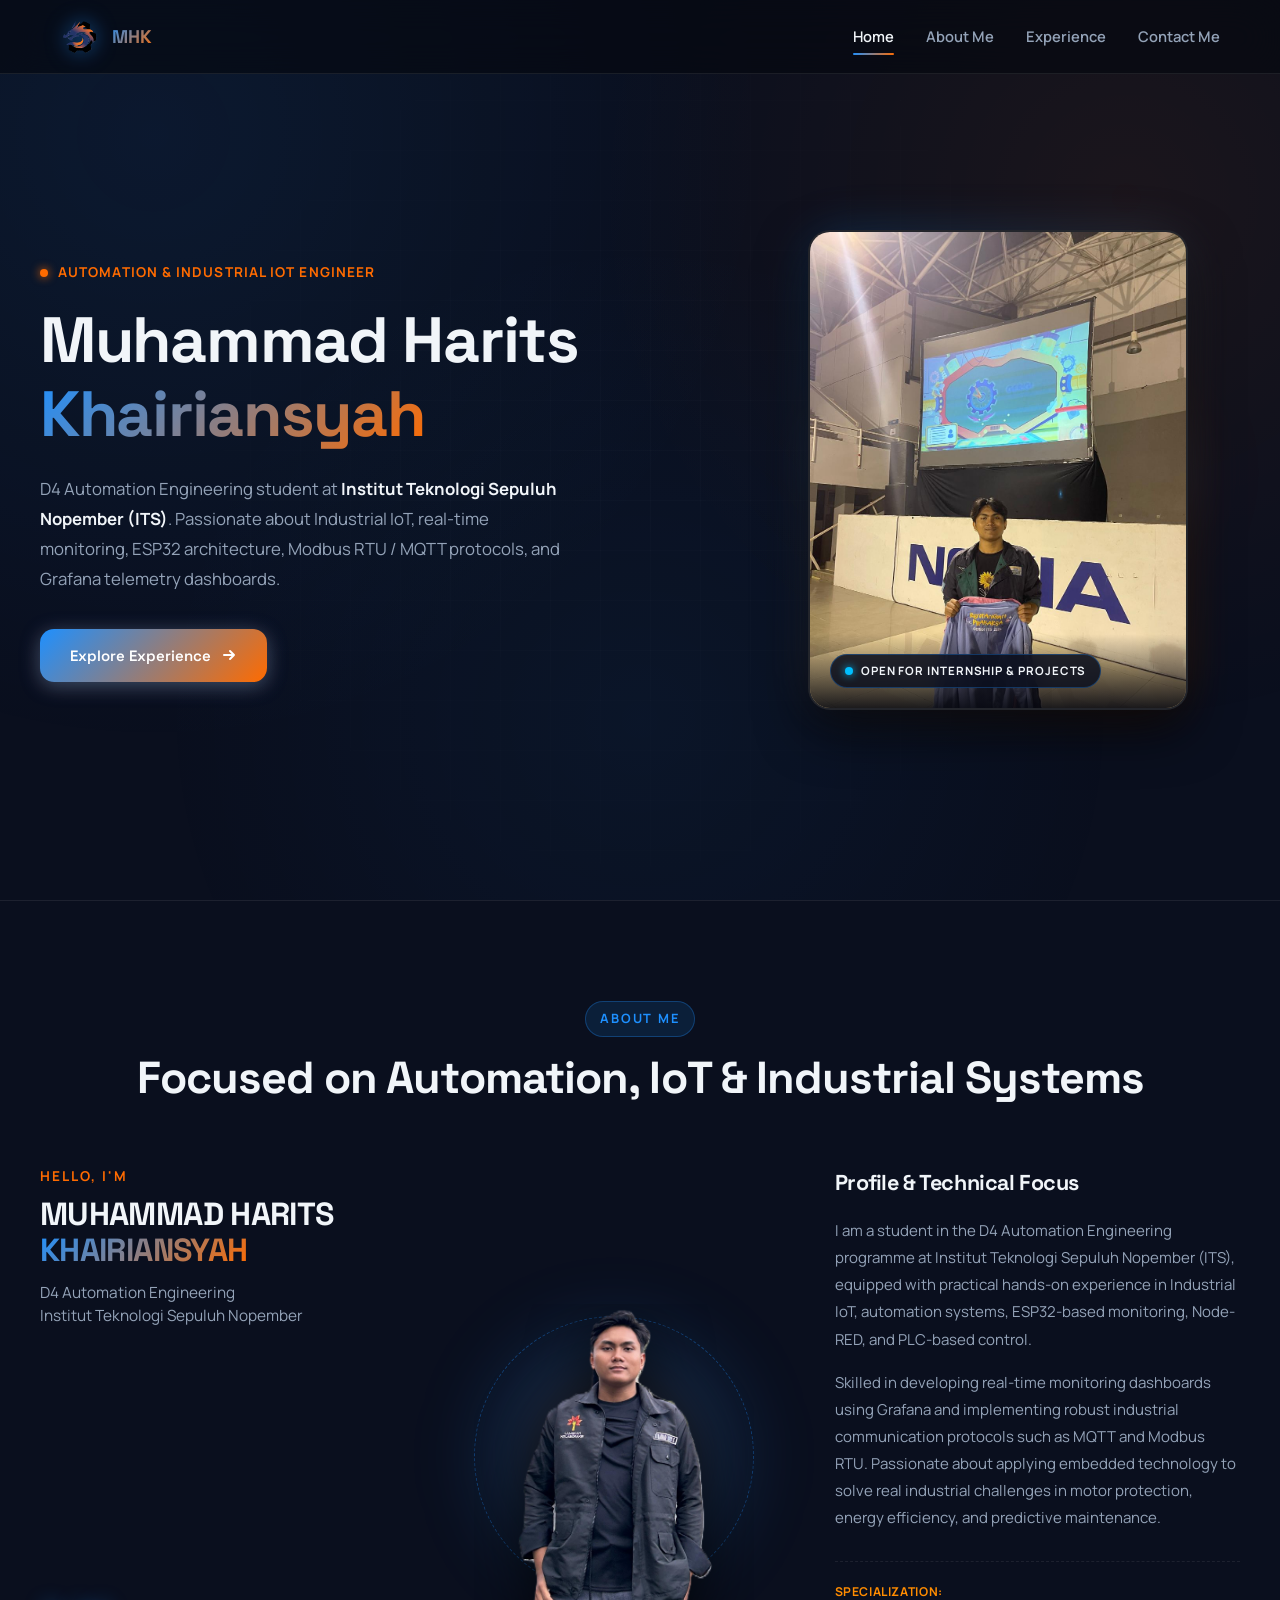
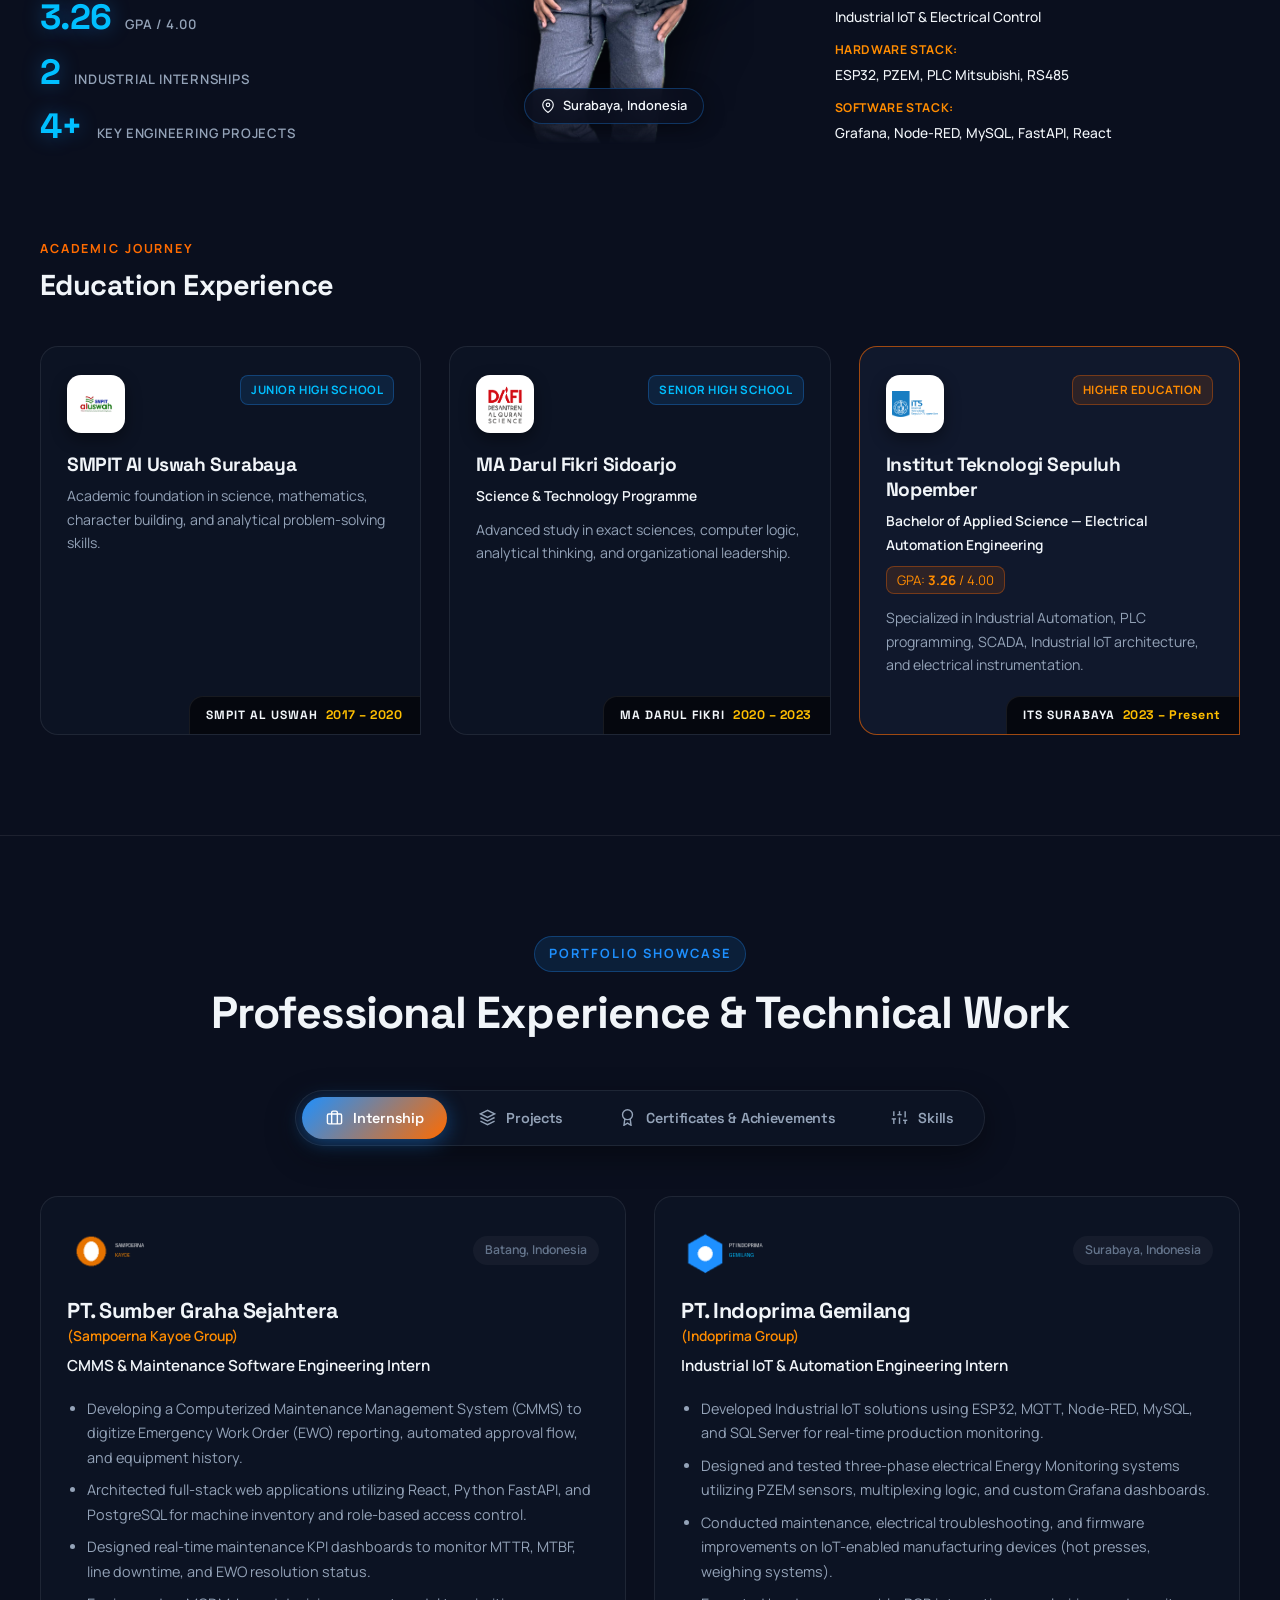
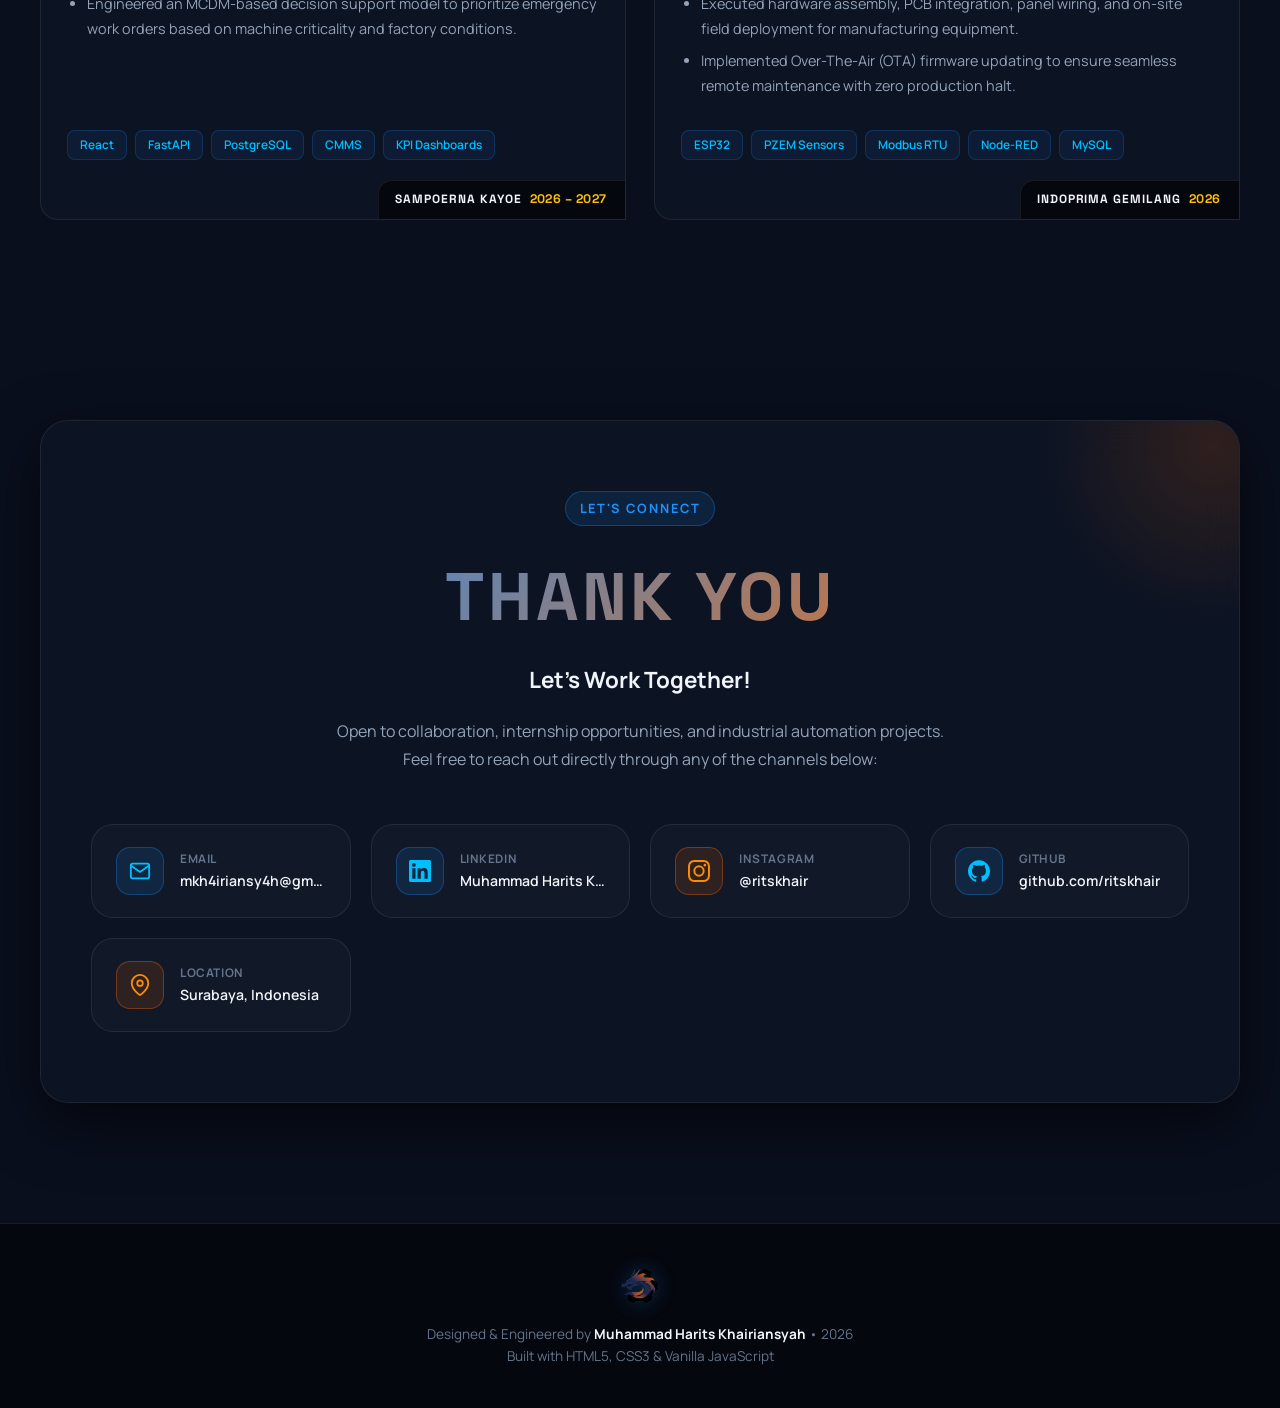
==== commit 565e4727: "siap bahan dasarnya" ====
--- a/index.html
+++ b/index.html
@@ -1,19 +1,25 @@
 <!DOCTYPE html>
 <html lang="en">
+
 <head>
   <meta charset="utf-8" />
   <meta name="viewport" content="width=device-width, initial-scale=1" />
-  <meta name="description" content="Portfolio of Muhammad Harits Khairiansyah — Automation & Industrial IoT Engineer. D4 Automation Engineering at ITS." />
+  <meta name="description"
+    content="Portfolio of Muhammad Harits Khairiansyah — Automation & Industrial IoT Engineer. D4 Automation Engineering at ITS." />
   <meta property="og:title" content="Muhammad Harits Khairiansyah | Automation & Industrial IoT Engineer" />
-  <meta property="og:description" content="D4 Automation Engineering student at ITS with experience in Industrial IoT, ESP32 monitoring, Node-RED, Grafana, and Modbus RTU." />
+  <meta property="og:description"
+    content="D4 Automation Engineering student at ITS with experience in Industrial IoT, ESP32 monitoring, Node-RED, Grafana, and Modbus RTU." />
   <meta property="og:type" content="website" />
   <title>Muhammad Harits Khairiansyah | Automation & Industrial IoT Engineer</title>
   <link rel="icon" type="image/png" href="favicon.png" />
   <link rel="preconnect" href="https://fonts.googleapis.com" />
   <link rel="preconnect" href="https://fonts.gstatic.com" crossorigin />
-  <link href="https://fonts.googleapis.com/css2?family=Manrope:wght@400;500;600;700;800&family=Space+Grotesk:wght@500;600;700&display=swap" rel="stylesheet" />
+  <link
+    href="https://fonts.googleapis.com/css2?family=Manrope:wght@400;500;600;700;800&family=Space+Grotesk:wght@500;600;700&display=swap"
+    rel="stylesheet" />
   <link rel="stylesheet" href="styles.css" />
 </head>
+
 <body>
 
   <!-- ========== 1. NAVBAR ========== -->
@@ -48,14 +54,17 @@
             <span class="title-gradient">Khairiansyah</span>
           </h1>
           <p class="hero-desc">
-            D4 Automation Engineering student at <strong>Institut Teknologi Sepuluh Nopember (ITS)</strong>. 
-            Passionate about Industrial IoT, real-time monitoring, ESP32 architecture, 
+            D4 Automation Engineering student at <strong>Institut Teknologi Sepuluh Nopember (ITS)</strong>.
+            Passionate about Industrial IoT, real-time monitoring, ESP32 architecture,
             Modbus RTU / MQTT protocols, and Grafana telemetry dashboards.
           </p>
           <div class="hero-cta-group">
             <a href="#experience" class="btn btn-primary">
               <span>Explore Experience</span>
-              <svg width="16" height="16" viewBox="0 0 16 16" fill="none"><path d="M3 8h10m0 0L9 4m4 4L9 12" stroke="currentColor" stroke-width="2" stroke-linecap="round" stroke-linejoin="round"/></svg>
+              <svg width="16" height="16" viewBox="0 0 16 16" fill="none">
+                <path d="M3 8h10m0 0L9 4m4 4L9 12" stroke="currentColor" stroke-width="2" stroke-linecap="round"
+                  stroke-linejoin="round" />
+              </svg>
             </a>
           </div>
         </div>
@@ -123,7 +132,10 @@
                 <img src="assets/images/khairi.png" alt="Muhammad Harits Khairiansyah Portrait" class="cutout-img" />
               </div>
               <div class="photo-floating-pill">
-                <svg width="14" height="14" viewBox="0 0 24 24" fill="none" stroke="currentColor" stroke-width="2"><path d="M21 10c0 7-9 13-9 13s-9-6-9-13a9 9 0 0118 0z"/><circle cx="12" cy="10" r="3"/></svg>
+                <svg width="14" height="14" viewBox="0 0 24 24" fill="none" stroke="currentColor" stroke-width="2">
+                  <path d="M21 10c0 7-9 13-9 13s-9-6-9-13a9 9 0 0118 0z" />
+                  <circle cx="12" cy="10" r="3" />
+                </svg>
                 <span>Surabaya, Indonesia</span>
               </div>
             </div>
@@ -133,13 +145,13 @@
           <div class="triptych-col-floating triptych-desc">
             <h4 class="desc-heading">Profile &amp; Technical Focus</h4>
             <p>
-              I am a student in the D4 Automation Engineering programme at Institut Teknologi Sepuluh Nopember (ITS), 
-              equipped with practical hands-on experience in Industrial IoT, automation systems, 
+              I am a student in the D4 Automation Engineering programme at Institut Teknologi Sepuluh Nopember (ITS),
+              equipped with practical hands-on experience in Industrial IoT, automation systems,
               ESP32-based monitoring, Node-RED, and PLC-based control.
             </p>
             <p>
-              Skilled in developing real-time monitoring dashboards using Grafana and implementing robust industrial 
-              communication protocols such as MQTT and Modbus RTU. Passionate about applying embedded technology 
+              Skilled in developing real-time monitoring dashboards using Grafana and implementing robust industrial
+              communication protocols such as MQTT and Modbus RTU. Passionate about applying embedded technology
               to solve real industrial challenges in motor protection, energy efficiency, and predictive maintenance.
             </p>
             <div class="floating-spec-list">
@@ -178,7 +190,8 @@
                   <span class="norris-card-badge">Junior High School</span>
                 </div>
                 <h4 class="norris-card-title">SMPIT Al Uswah Surabaya</h4>
-                <p class="norris-card-desc">Academic foundation in science, mathematics, character building, and analytical problem-solving skills.</p>
+                <p class="norris-card-desc">Academic foundation in science, mathematics, character building, and
+                  analytical problem-solving skills.</p>
               </div>
               <div class="norris-bottom-tab">
                 <span class="tab-title">SMPIT AL USWAH</span>
@@ -198,7 +211,8 @@
                 </div>
                 <h4 class="norris-card-title">MA Darul Fikri Sidoarjo</h4>
                 <p class="norris-card-sub">Science &amp; Technology Programme</p>
-                <p class="norris-card-desc">Advanced study in exact sciences, computer logic, analytical thinking, and organizational leadership.</p>
+                <p class="norris-card-desc">Advanced study in exact sciences, computer logic, analytical thinking, and
+                  organizational leadership.</p>
               </div>
               <div class="norris-bottom-tab">
                 <span class="tab-title">MA DARUL FIKRI</span>
@@ -207,19 +221,22 @@
             </div>
 
             <!-- Card 3: ITS (Active Highlighted Frame) -->
-            <div class="norris-card edu-card norris-card-active" style="--card-bg-img: url('assets/images/fotokuliah.jpg');">
+            <div class="norris-card edu-card norris-card-active"
+              style="--card-bg-img: url('assets/images/fotokuliah.jpg');">
               <div class="norris-card-hover-bg"></div>
               <div class="norris-card-inner">
                 <div class="norris-card-header">
                   <div class="school-logo-wrap">
-                    <img src="assets/images/ITS.png" alt="Logo Institut Teknologi Sepuluh Nopember" class="school-logo" />
+                    <img src="assets/images/ITS.png" alt="Logo Institut Teknologi Sepuluh Nopember"
+                      class="school-logo" />
                   </div>
                   <span class="norris-card-badge badge-highlight">Higher Education</span>
                 </div>
                 <h4 class="norris-card-title">Institut Teknologi Sepuluh Nopember</h4>
                 <p class="norris-card-sub">Bachelor of Applied Science — Electrical Automation Engineering</p>
                 <div class="norris-gpa-pill">GPA: <strong>3.26</strong> / 4.00</div>
-                <p class="norris-card-desc">Specialized in Industrial Automation, PLC programming, SCADA, Industrial IoT architecture, and electrical instrumentation.</p>
+                <p class="norris-card-desc">Specialized in Industrial Automation, PLC programming, SCADA, Industrial IoT
+                  architecture, and electrical instrumentation.</p>
               </div>
               <div class="norris-bottom-tab">
                 <span class="tab-title">ITS SURABAYA</span>
@@ -244,19 +261,39 @@
         <div class="tab-nav-wrapper">
           <div class="tab-nav" role="tablist">
             <button class="tab-btn active" data-tab="tab-internship" role="tab" aria-selected="true">
-              <svg width="17" height="17" viewBox="0 0 24 24" fill="none" stroke="currentColor" stroke-width="2"><rect x="2" y="7" width="20" height="14" rx="2" ry="2"/><path d="M16 21V5a2 2 0 0 0-2-2h-4a2 2 0 0 0-2 2v16"/></svg>
+              <svg width="17" height="17" viewBox="0 0 24 24" fill="none" stroke="currentColor" stroke-width="2">
+                <rect x="2" y="7" width="20" height="14" rx="2" ry="2" />
+                <path d="M16 21V5a2 2 0 0 0-2-2h-4a2 2 0 0 0-2 2v16" />
+              </svg>
               <span>Internship</span>
             </button>
             <button class="tab-btn" data-tab="tab-projects" role="tab" aria-selected="false">
-              <svg width="17" height="17" viewBox="0 0 24 24" fill="none" stroke="currentColor" stroke-width="2"><polygon points="12 2 2 7 12 12 22 7 12 2"/><polyline points="2 17 12 22 22 17"/><polyline points="2 12 12 17 22 12"/></svg>
+              <svg width="17" height="17" viewBox="0 0 24 24" fill="none" stroke="currentColor" stroke-width="2">
+                <polygon points="12 2 2 7 12 12 22 7 12 2" />
+                <polyline points="2 17 12 22 22 17" />
+                <polyline points="2 12 12 17 22 12" />
+              </svg>
               <span>Projects</span>
             </button>
             <button class="tab-btn" data-tab="tab-certificates" role="tab" aria-selected="false">
-              <svg width="17" height="17" viewBox="0 0 24 24" fill="none" stroke="currentColor" stroke-width="2"><circle cx="12" cy="8" r="7"/><polyline points="8.21 13.89 7 23 12 20 17 23 15.79 13.88"/></svg>
+              <svg width="17" height="17" viewBox="0 0 24 24" fill="none" stroke="currentColor" stroke-width="2">
+                <circle cx="12" cy="8" r="7" />
+                <polyline points="8.21 13.89 7 23 12 20 17 23 15.79 13.88" />
+              </svg>
               <span>Certificates &amp; Achievements</span>
             </button>
             <button class="tab-btn" data-tab="tab-skills" role="tab" aria-selected="false">
-              <svg width="17" height="17" viewBox="0 0 24 24" fill="none" stroke="currentColor" stroke-width="2"><line x1="4" y1="21" x2="4" y2="14"/><line x1="4" y1="10" x2="4" y2="3"/><line x1="12" y1="21" x2="12" y2="12"/><line x1="12" y1="8" x2="12" y2="3"/><line x1="20" y1="21" x2="20" y2="16"/><line x1="20" y1="12" x2="20" y2="3"/><line x1="1" y1="14" x2="7" y2="14"/><line x1="9" y1="8" x2="15" y2="8"/><line x1="17" y1="16" x2="23" y2="16"/></svg>
+              <svg width="17" height="17" viewBox="0 0 24 24" fill="none" stroke="currentColor" stroke-width="2">
+                <line x1="4" y1="21" x2="4" y2="14" />
+                <line x1="4" y1="10" x2="4" y2="3" />
+                <line x1="12" y1="21" x2="12" y2="12" />
+                <line x1="12" y1="8" x2="12" y2="3" />
+                <line x1="20" y1="21" x2="20" y2="16" />
+                <line x1="20" y1="12" x2="20" y2="3" />
+                <line x1="1" y1="14" x2="7" y2="14" />
+                <line x1="9" y1="8" x2="15" y2="8" />
+                <line x1="17" y1="16" x2="23" y2="16" />
+              </svg>
               <span>Skills</span>
             </button>
           </div>
@@ -282,10 +319,14 @@
                   <p class="internship-unit">(Sampoerna Kayoe Group)</p>
                   <p class="internship-role-title">CMMS &amp; Maintenance Software Engineering Intern</p>
                   <ul class="internship-bullets">
-                    <li>Developing a Computerized Maintenance Management System (CMMS) to digitize Emergency Work Order (EWO) reporting, automated approval flow, and equipment history.</li>
-                    <li>Architected full-stack web applications utilizing React, Python FastAPI, and PostgreSQL for machine inventory and role-based access control.</li>
-                    <li>Designed real-time maintenance KPI dashboards to monitor MTTR, MTBF, line downtime, and EWO resolution status.</li>
-                    <li>Engineered an MCDM-based decision support model to prioritize emergency work orders based on machine criticality and factory conditions.</li>
+                    <li>Developing a Computerized Maintenance Management System (CMMS) to digitize Emergency Work Order
+                      (EWO) reporting, automated approval flow, and equipment history.</li>
+                    <li>Architected full-stack web applications utilizing React, Python FastAPI, and PostgreSQL for
+                      machine inventory and role-based access control.</li>
+                    <li>Designed real-time maintenance KPI dashboards to monitor MTTR, MTBF, line downtime, and EWO
+                      resolution status.</li>
+                    <li>Engineered an MCDM-based decision support model to prioritize emergency work orders based on
+                      machine criticality and factory conditions.</li>
                   </ul>
                   <div class="card-tech-chips">
                     <span>React</span>
@@ -306,7 +347,8 @@
                 <div class="norris-card-inner">
                   <div class="internship-header-row">
                     <div class="company-logo-container">
-                      <img src="assets/images/logo_indoprima.png" alt="PT Indoprima Gemilang Logo" class="company-logo" />
+                      <img src="assets/images/logo_indoprima.png" alt="PT Indoprima Gemilang Logo"
+                        class="company-logo" />
                     </div>
                     <span class="internship-badge-loc">Surabaya, Indonesia</span>
                   </div>
@@ -314,11 +356,16 @@
                   <p class="internship-unit">(Indoprima Group)</p>
                   <p class="internship-role-title">Industrial IoT &amp; Automation Engineering Intern</p>
                   <ul class="internship-bullets">
-                    <li>Developed Industrial IoT solutions using ESP32, MQTT, Node-RED, MySQL, and SQL Server for real-time production monitoring.</li>
-                    <li>Designed and tested three-phase electrical Energy Monitoring systems utilizing PZEM sensors, multiplexing logic, and custom Grafana dashboards.</li>
-                    <li>Conducted maintenance, electrical troubleshooting, and firmware improvements on IoT-enabled manufacturing devices (hot presses, weighing systems).</li>
-                    <li>Executed hardware assembly, PCB integration, panel wiring, and on-site field deployment for manufacturing equipment.</li>
-                    <li>Implemented Over-The-Air (OTA) firmware updating to ensure seamless remote maintenance with zero production halt.</li>
+                    <li>Developed Industrial IoT solutions using ESP32, MQTT, Node-RED, MySQL, and SQL Server for
+                      real-time production monitoring.</li>
+                    <li>Designed and tested three-phase electrical Energy Monitoring systems utilizing PZEM sensors,
+                      multiplexing logic, and custom Grafana dashboards.</li>
+                    <li>Conducted maintenance, electrical troubleshooting, and firmware improvements on IoT-enabled
+                      manufacturing devices (hot presses, weighing systems).</li>
+                    <li>Executed hardware assembly, PCB integration, panel wiring, and on-site field deployment for
+                      manufacturing equipment.</li>
+                    <li>Implemented Over-The-Air (OTA) firmware updating to ensure seamless remote maintenance with zero
+                      production halt.</li>
                   </ul>
                   <div class="card-tech-chips">
                     <span>ESP32</span>
@@ -343,18 +390,25 @@
 
               <!-- Project 1: Shredder -->
               <article class="project-box">
-                <div class="project-media-wrap lightbox-trigger" data-img="assets/images/pencacahsampah.jpg" data-title="Plastic Waste Shredder Automation & Monitoring System" data-desc="Automated plastic shredder with real-time motor protection, anti-jamming mechanism, and Grafana monitoring.">
-                  <img src="assets/images/pencacahsampah.jpg" alt="Plastic Waste Shredder Automation" class="project-thumb" />
+                <div class="project-media-wrap lightbox-trigger" data-img="assets/images/pencacahsampah.jpg"
+                  data-title="Plastic Waste Shredder Automation & Monitoring System"
+                  data-desc="Automated plastic shredder with real-time motor protection, anti-jamming mechanism, and Grafana monitoring.">
+                  <img src="assets/images/pencacahsampah.jpg" alt="Plastic Waste Shredder Automation"
+                    class="project-thumb" />
                   <div class="zoom-badge">
-                    <svg width="18" height="18" viewBox="0 0 24 24" fill="none" stroke="currentColor" stroke-width="2"><path d="M15 3h6v6m0-6L10 14M9 21H3v-6m0 6l11-11"/></svg>
+                    <svg width="18" height="18" viewBox="0 0 24 24" fill="none" stroke="currentColor" stroke-width="2">
+                      <path d="M15 3h6v6m0-6L10 14M9 21H3v-6m0 6l11-11" />
+                    </svg>
                   </div>
                 </div>
                 <div class="project-details">
                   <span class="project-badge">Project 1 • Project Manager (ITS)</span>
                   <h3 class="project-title">Plastic Waste Shredder Automation &amp; Monitoring System</h3>
                   <p class="project-desc">
-                    Developed an automated plastic bottle shredder equipped with a real-time monitoring and electrical protection system. 
-                    Integrates ESP32 with Modbus RTU communication, sensor fusion (current, temperature, weight), and automated reverse rotation anti-jamming logic.
+                    Developed an automated plastic bottle shredder equipped with a real-time monitoring and electrical
+                    protection system.
+                    Integrates ESP32 with Modbus RTU communication, sensor fusion (current, temperature, weight), and
+                    automated reverse rotation anti-jamming logic.
                   </p>
                   <div class="project-tags">
                     <span>ESP32</span>
@@ -368,18 +422,25 @@
 
               <!-- Project 2: Energy Monitoring -->
               <article class="project-box">
-                <div class="project-media-wrap lightbox-trigger" data-img="assets/images/3phasemonitoring.jpg" data-title="Three-Phase Energy Monitoring System" data-desc="Industrial electrical distribution monitoring system measuring real-time 3-phase voltage, current, and energy consumption.">
-                  <img src="assets/images/3phasemonitoring.jpg" alt="Three-Phase Energy Monitoring System" class="project-thumb" />
+                <div class="project-media-wrap lightbox-trigger" data-img="assets/images/3phasemonitoring.jpg"
+                  data-title="Three-Phase Energy Monitoring System"
+                  data-desc="Industrial electrical distribution monitoring system measuring real-time 3-phase voltage, current, and energy consumption.">
+                  <img src="assets/images/3phasemonitoring.jpg" alt="Three-Phase Energy Monitoring System"
+                    class="project-thumb" />
                   <div class="zoom-badge">
-                    <svg width="18" height="18" viewBox="0 0 24 24" fill="none" stroke="currentColor" stroke-width="2"><path d="M15 3h6v6m0-6L10 14M9 21H3v-6m0 6l11-11"/></svg>
+                    <svg width="18" height="18" viewBox="0 0 24 24" fill="none" stroke="currentColor" stroke-width="2">
+                      <path d="M15 3h6v6m0-6L10 14M9 21H3v-6m0 6l11-11" />
+                    </svg>
                   </div>
                 </div>
                 <div class="project-details">
                   <span class="project-badge">Project 2 • Industrial Project (Indoprima)</span>
                   <h3 class="project-title">Three-Phase Energy Monitoring System</h3>
                   <p class="project-desc">
-                    Designed and deployed a 3-phase power monitoring panel utilizing PZEM-004T sensors and CD74HC4067 multiplexer. 
-                    Measures real-time voltage, current, power factor, frequency, and cumulative energy consumption with automated data logging via Node-RED to MySQL.
+                    Designed and deployed a 3-phase power monitoring panel utilizing PZEM-004T sensors and CD74HC4067
+                    multiplexer.
+                    Measures real-time voltage, current, power factor, frequency, and cumulative energy consumption with
+                    automated data logging via Node-RED to MySQL.
                   </p>
                   <div class="project-tags">
                     <span>ESP32</span>
@@ -393,9 +454,16 @@
 
               <!-- Project 3: IoT Access Security -->
               <article class="project-box">
-                <div class="project-media-wrap placeholder-media lightbox-trigger" data-img="assets/images/DRACO_transparent.png" data-title="IoT Access Security System & Automated Reporting" data-desc="Digital verification access control system for spare parts inventory using GM66 barcode/RFID and non-blocking finite state machine.">
+                <div class="project-media-wrap placeholder-media lightbox-trigger"
+                  data-img="assets/images/DRACO_transparent.png"
+                  data-title="IoT Access Security System & Automated Reporting"
+                  data-desc="Digital verification access control system for spare parts inventory using GM66 barcode/RFID and non-blocking finite state machine.">
                   <div class="cyber-placeholder">
-                    <svg width="48" height="48" viewBox="0 0 24 24" fill="none" stroke="currentColor" stroke-width="1.5"><rect x="3" y="11" width="18" height="11" rx="2" ry="2"/><path d="M7 11V7a5 5 0 0110 0v4"/></svg>
+                    <svg width="48" height="48" viewBox="0 0 24 24" fill="none" stroke="currentColor"
+                      stroke-width="1.5">
+                      <rect x="3" y="11" width="18" height="11" rx="2" ry="2" />
+                      <path d="M7 11V7a5 5 0 0110 0v4" />
+                    </svg>
                     <span>DIGITAL ACCESS SYSTEM</span>
                   </div>
                 </div>
@@ -403,8 +471,9 @@
                   <span class="project-badge">Project 3 • Industrial Project (Indoprima)</span>
                   <h3 class="project-title">IoT Access Security System &amp; Automated Reporting</h3>
                   <p class="project-desc">
-                    Designed an automated digital door verification system to secure spare parts storage. 
-                    Uses GM66 scanning module with ESP32 transmitting via MQTT to Node-RED for database authorization, non-blocking finite state machine (FSM) control, and automated audit reporting.
+                    Designed an automated digital door verification system to secure spare parts storage.
+                    Uses GM66 scanning module with ESP32 transmitting via MQTT to Node-RED for database authorization,
+                    non-blocking finite state machine (FSM) control, and automated audit reporting.
                   </p>
                   <div class="project-tags">
                     <span>ESP32</span>
@@ -418,18 +487,25 @@
 
               <!-- Project 4: Packing Monitoring -->
               <article class="project-box">
-                <div class="project-media-wrap lightbox-trigger" data-img="assets/images/Screenshot 2026-06-04 092534.png" data-title="IoT-Based Packing Monitoring Dashboard" data-desc="Real-time production floor monitoring dashboard displaying packaging parameters, fault counts, and machine state.">
-                  <img src="assets/images/Screenshot%202026-06-04%20092534.png" alt="Grafana Monitoring Dashboard" class="project-thumb" />
+                <div class="project-media-wrap lightbox-trigger"
+                  data-img="assets/images/Screenshot 2026-06-04 092534.png"
+                  data-title="IoT-Based Packing Monitoring Dashboard"
+                  data-desc="Real-time production floor monitoring dashboard displaying packaging parameters, fault counts, and machine state.">
+                  <img src="assets/images/Screenshot%202026-06-04%20092534.png" alt="Grafana Monitoring Dashboard"
+                    class="project-thumb" />
                   <div class="zoom-badge">
-                    <svg width="18" height="18" viewBox="0 0 24 24" fill="none" stroke="currentColor" stroke-width="2"><path d="M15 3h6v6m0-6L10 14M9 21H3v-6m0 6l11-11"/></svg>
+                    <svg width="18" height="18" viewBox="0 0 24 24" fill="none" stroke="currentColor" stroke-width="2">
+                      <path d="M15 3h6v6m0-6L10 14M9 21H3v-6m0 6l11-11" />
+                    </svg>
                   </div>
                 </div>
                 <div class="project-details">
                   <span class="project-badge">Project 4 • Industrial Project (Indoprima)</span>
                   <h3 class="project-title">IoT-Based Packing Monitoring System</h3>
                   <p class="project-desc">
-                    Integrated MQTT, Node-RED, and SQL Server for industrial packing line data transmission. 
-                    Designed operator push-button &amp; LCD interface, accompanied by Over-The-Air (OTA) updates and real-time visualization dashboards.
+                    Integrated MQTT, Node-RED, and SQL Server for industrial packing line data transmission.
+                    Designed operator push-button &amp; LCD interface, accompanied by Over-The-Air (OTA) updates and
+                    real-time visualization dashboards.
                   </p>
                   <div class="project-tags">
                     <span>ESP32</span>
@@ -449,11 +525,17 @@
             <div class="cert-grid">
 
               <!-- Cert 1: JMP -->
-              <div class="cert-item lightbox-trigger" data-img="assets/images/Sertifikat JMP_page-0001.jpg" data-title="Junior Mobile Programmer — Digital Talent Scholarship" data-desc="Vocational School Graduate Academy (VSGA) certified by BPSDMP Kominfo Surabaya (2025).">
+              <div class="cert-item lightbox-trigger" data-img="assets/images/Sertifikat JMP_page-0001.jpg"
+                data-title="Junior Mobile Programmer — Digital Talent Scholarship"
+                data-desc="Vocational School Graduate Academy (VSGA) certified by BPSDMP Kominfo Surabaya (2025).">
                 <div class="cert-img-container">
-                  <img src="assets/images/Sertifikat%20JMP_page-0001.jpg" alt="Sertifikat Junior Mobile Programmer" class="cert-thumb" />
+                  <img src="assets/images/Sertifikat%20JMP_page-0001.jpg" alt="Sertifikat Junior Mobile Programmer"
+                    class="cert-thumb" />
                   <div class="cert-hover-icon">
-                    <svg width="24" height="24" viewBox="0 0 24 24" fill="none" stroke="currentColor" stroke-width="2"><circle cx="11" cy="11" r="8"/><path d="M21 21l-4.35-4.35M11 8v6M8 11h6"/></svg>
+                    <svg width="24" height="24" viewBox="0 0 24 24" fill="none" stroke="currentColor" stroke-width="2">
+                      <circle cx="11" cy="11" r="8" />
+                      <path d="M21 21l-4.35-4.35M11 8v6M8 11h6" />
+                    </svg>
                   </div>
                 </div>
                 <div class="cert-meta">
@@ -464,11 +546,17 @@
               </div>
 
               <!-- Cert 2: IKMVI -->
-              <div class="cert-item lightbox-trigger" data-img="assets/images/Muhammad Harits Khairiansyah_IKMVI.png" data-title="Sertifikat Penghargaan Kongres IKMVI 2025" data-desc="Peserta Kongres Ikatan Keluarga Mahasiswa Vokasi Indonesia (2025).">
+              <div class="cert-item lightbox-trigger" data-img="assets/images/Muhammad Harits Khairiansyah_IKMVI.png"
+                data-title="Sertifikat Penghargaan Kongres IKMVI 2025"
+                data-desc="Peserta Kongres Ikatan Keluarga Mahasiswa Vokasi Indonesia (2025).">
                 <div class="cert-img-container">
-                  <img src="assets/images/Muhammad%20Harits%20Khairiansyah_IKMVI.png" alt="Sertifikat IKMVI" class="cert-thumb" />
+                  <img src="assets/images/Muhammad%20Harits%20Khairiansyah_IKMVI.png" alt="Sertifikat IKMVI"
+                    class="cert-thumb" />
                   <div class="cert-hover-icon">
-                    <svg width="24" height="24" viewBox="0 0 24 24" fill="none" stroke="currentColor" stroke-width="2"><circle cx="11" cy="11" r="8"/><path d="M21 21l-4.35-4.35M11 8v6M8 11h6"/></svg>
+                    <svg width="24" height="24" viewBox="0 0 24 24" fill="none" stroke="currentColor" stroke-width="2">
+                      <circle cx="11" cy="11" r="8" />
+                      <path d="M21 21l-4.35-4.35M11 8v6M8 11h6" />
+                    </svg>
                   </div>
                 </div>
                 <div class="cert-meta">
@@ -481,7 +569,14 @@
               <!-- Cert 3: OLIVIA IX -->
               <div class="cert-item cert-text-box">
                 <div class="cert-classic-icon">
-                  <svg width="28" height="28" viewBox="0 0 24 24" fill="none" stroke="currentColor" stroke-width="2"><path d="M6 9H4.5a2.5 2.5 0 0 1 0-5H6"/><path d="M18 9h1.5a2.5 2.5 0 0 0 0-5H18"/><path d="M4 22h16"/><path d="M10 14.66V17c0 .55-.45 1-1 1H7"/><path d="M14 14.66V17c0 .55.45 1 1 1h2"/><path d="M18 2H6v7a6 6 0 0 0 12 0V2Z"/></svg>
+                  <svg width="28" height="28" viewBox="0 0 24 24" fill="none" stroke="currentColor" stroke-width="2">
+                    <path d="M6 9H4.5a2.5 2.5 0 0 1 0-5H6" />
+                    <path d="M18 9h1.5a2.5 2.5 0 0 0 0-5H18" />
+                    <path d="M4 22h16" />
+                    <path d="M10 14.66V17c0 .55-.45 1-1 1H7" />
+                    <path d="M14 14.66V17c0 .55.45 1 1 1h2" />
+                    <path d="M18 2H6v7a6 6 0 0 0 12 0V2Z" />
+                  </svg>
                 </div>
                 <div class="cert-meta">
                   <span class="cert-year">2025 • Nasional</span>
@@ -494,7 +589,12 @@
               <!-- Cert 4: CAD-IT 4.0 -->
               <div class="cert-item cert-text-box">
                 <div class="cert-classic-icon">
-                  <svg width="28" height="28" viewBox="0 0 24 24" fill="none" stroke="currentColor" stroke-width="2"><circle cx="12" cy="12" r="10"/><line x1="2" y1="12" x2="22" y2="12"/><path d="M12 2a15.3 15.3 0 0 1 4 10 15.3 15.3 0 0 1-4 10 15.3 15.3 0 0 1-4-10 15.3 15.3 0 0 1 4-10z"/></svg>
+                  <svg width="28" height="28" viewBox="0 0 24 24" fill="none" stroke="currentColor" stroke-width="2">
+                    <circle cx="12" cy="12" r="10" />
+                    <line x1="2" y1="12" x2="22" y2="12" />
+                    <path
+                      d="M12 2a15.3 15.3 0 0 1 4 10 15.3 15.3 0 0 1-4 10 15.3 15.3 0 0 1-4-10 15.3 15.3 0 0 1 4-10z" />
+                  </svg>
                 </div>
                 <div class="cert-meta">
                   <span class="cert-year">2025 • Industrial Seminar</span>
@@ -507,7 +607,12 @@
               <!-- Cert 5: Komdigi Mindset -->
               <div class="cert-item cert-text-box">
                 <div class="cert-classic-icon">
-                  <svg width="28" height="28" viewBox="0 0 24 24" fill="none" stroke="currentColor" stroke-width="2"><path d="M9 18h6"/><path d="M10 22h4"/><path d="M15.09 14c.18-.98.65-1.74 1.41-2.5A4.65 4.65 0 0 0 18 8 6 6 0 0 0 6 8c0 1 .23 2.23 1.5 3.5.76.76 1.23 1.52 1.41 2.5"/></svg>
+                  <svg width="28" height="28" viewBox="0 0 24 24" fill="none" stroke="currentColor" stroke-width="2">
+                    <path d="M9 18h6" />
+                    <path d="M10 22h4" />
+                    <path
+                      d="M15.09 14c.18-.98.65-1.74 1.41-2.5A4.65 4.65 0 0 0 18 8 6 6 0 0 0 6 8c0 1 .23 2.23 1.5 3.5.76.76 1.23 1.52 1.41 2.5" />
+                  </svg>
                 </div>
                 <div class="cert-meta">
                   <span class="cert-year">2025 • Komdigi</span>
@@ -520,7 +625,11 @@
               <!-- Cert 6: PLC Training -->
               <div class="cert-item cert-text-box">
                 <div class="cert-classic-icon">
-                  <svg width="28" height="28" viewBox="0 0 24 24" fill="none" stroke="currentColor" stroke-width="2"><circle cx="12" cy="12" r="3"/><path d="M19.4 15a1.65 1.65 0 0 0 .33 1.82l.06.06a2 2 0 0 1 0 2.83 2 2 0 0 1-2.83 0l-.06-.06a1.65 1.65 0 0 0-1.82-.33 1.65 1.65 0 0 0-1 1.51V21a2 2 0 0 1-2 2 2 2 0 0 1-2-2v-.09A1.65 1.65 0 0 0 9 19.4a1.65 1.65 0 0 0-1.82.33l-.06.06a2 2 0 0 1-2.83 0 2 2 0 0 1 0-2.83l.06-.06a1.65 1.65 0 0 0 .33-1.82 1.65 1.65 0 0 0-1.51-1H3a2 2 0 0 1-2-2 2 2 0 0 1 2-2h.09A1.65 1.65 0 0 0 4.6 9a1.65 1.65 0 0 0-.33-1.82l-.06-.06a2 2 0 0 1 0-2.83 2 2 0 0 1 2.83 0l.06.06a1.65 1.65 0 0 0 1.82.33H9a1.65 1.65 0 0 0 1-1.51V3a2 2 0 0 1 2-2 2 2 0 0 1 2 2v.09a1.65 1.65 0 0 0 1 1.51 1.65 1.65 0 0 0 1.82-.33l.06-.06a2 2 0 0 1 2.83 0 2 2 0 0 1 0 2.83l-.06.06a1.65 1.65 0 0 0-.33 1.82V9a1.65 1.65 0 0 0 1.51 1H21a2 2 0 0 1 2 2 2 2 0 0 1-2 2h-.09a1.65 1.65 0 0 0-1.51 1z"/></svg>
+                  <svg width="28" height="28" viewBox="0 0 24 24" fill="none" stroke="currentColor" stroke-width="2">
+                    <circle cx="12" cy="12" r="3" />
+                    <path
+                      d="M19.4 15a1.65 1.65 0 0 0 .33 1.82l.06.06a2 2 0 0 1 0 2.83 2 2 0 0 1-2.83 0l-.06-.06a1.65 1.65 0 0 0-1.82-.33 1.65 1.65 0 0 0-1 1.51V21a2 2 0 0 1-2 2 2 2 0 0 1-2-2v-.09A1.65 1.65 0 0 0 9 19.4a1.65 1.65 0 0 0-1.82.33l-.06.06a2 2 0 0 1-2.83 0 2 2 0 0 1 0-2.83l.06-.06a1.65 1.65 0 0 0 .33-1.82 1.65 1.65 0 0 0-1.51-1H3a2 2 0 0 1-2-2 2 2 0 0 1 2-2h.09A1.65 1.65 0 0 0 4.6 9a1.65 1.65 0 0 0-.33-1.82l-.06-.06a2 2 0 0 1 0-2.83 2 2 0 0 1 2.83 0l.06.06a1.65 1.65 0 0 0 1.82.33H9a1.65 1.65 0 0 0 1-1.51V3a2 2 0 0 1 2-2 2 2 0 0 1 2 2v.09a1.65 1.65 0 0 0 1 1.51 1.65 1.65 0 0 0 1.82-.33l.06-.06a2 2 0 0 1 2.83 0 2 2 0 0 1 0 2.83l-.06.06a1.65 1.65 0 0 0-.33 1.82V9a1.65 1.65 0 0 0 1.51 1H21a2 2 0 0 1 2 2 2 2 0 0 1-2 2h-.09a1.65 1.65 0 0 0-1.51 1z" />
+                  </svg>
                 </div>
                 <div class="cert-meta">
                   <span class="cert-year">2024 • Training</span>
@@ -541,7 +650,9 @@
               <div class="bento-card bento-glow-blue">
                 <div class="bento-header">
                   <div class="bento-classic-icon">
-                    <svg width="24" height="24" viewBox="0 0 24 24" fill="none" stroke="currentColor" stroke-width="2"><polygon points="13 2 3 14 12 14 11 22 21 10 12 10 13 2"/></svg>
+                    <svg width="24" height="24" viewBox="0 0 24 24" fill="none" stroke="currentColor" stroke-width="2">
+                      <polygon points="13 2 3 14 12 14 11 22 21 10 12 10 13 2" />
+                    </svg>
                   </div>
                   <div>
                     <h3 class="bento-title">Embedded Systems &amp; Industrial IoT</h3>
@@ -566,7 +677,11 @@
               <div class="bento-card bento-glow-orange">
                 <div class="bento-header">
                   <div class="bento-classic-icon">
-                    <svg width="24" height="24" viewBox="0 0 24 24" fill="none" stroke="currentColor" stroke-width="2"><circle cx="12" cy="12" r="3"/><path d="M19.4 15a1.65 1.65 0 0 0 .33 1.82l.06.06a2 2 0 0 1 0 2.83 2 2 0 0 1-2.83 0l-.06-.06a1.65 1.65 0 0 0-1.82-.33 1.65 1.65 0 0 0-1 1.51V21a2 2 0 0 1-2 2 2 2 0 0 1-2-2v-.09A1.65 1.65 0 0 0 9 19.4a1.65 1.65 0 0 0-1.82.33l-.06.06a2 2 0 0 1-2.83 0 2 2 0 0 1 0-2.83l.06-.06a1.65 1.65 0 0 0 .33-1.82 1.65 1.65 0 0 0-1.51-1H3a2 2 0 0 1-2-2 2 2 0 0 1 2-2h.09A1.65 1.65 0 0 0 4.6 9a1.65 1.65 0 0 0-.33-1.82l-.06-.06a2 2 0 0 1 0-2.83 2 2 0 0 1 2.83 0l.06.06a1.65 1.65 0 0 0 1.82.33H9a1.65 1.65 0 0 0 1-1.51V3a2 2 0 0 1 2-2 2 2 0 0 1 2 2v.09a1.65 1.65 0 0 0 1 1.51 1.65 1.65 0 0 0 1.82-.33l.06-.06a2 2 0 0 1 2.83 0 2 2 0 0 1 0 2.83l-.06.06a1.65 1.65 0 0 0-.33 1.82V9a1.65 1.65 0 0 0 1.51 1H21a2 2 0 0 1 2 2 2 2 0 0 1-2 2h-.09a1.65 1.65 0 0 0-1.51 1z"/></svg>
+                    <svg width="24" height="24" viewBox="0 0 24 24" fill="none" stroke="currentColor" stroke-width="2">
+                      <circle cx="12" cy="12" r="3" />
+                      <path
+                        d="M19.4 15a1.65 1.65 0 0 0 .33 1.82l.06.06a2 2 0 0 1 0 2.83 2 2 0 0 1-2.83 0l-.06-.06a1.65 1.65 0 0 0-1.82-.33 1.65 1.65 0 0 0-1 1.51V21a2 2 0 0 1-2 2 2 2 0 0 1-2-2v-.09A1.65 1.65 0 0 0 9 19.4a1.65 1.65 0 0 0-1.82.33l-.06.06a2 2 0 0 1-2.83 0 2 2 0 0 1 0-2.83l.06-.06a1.65 1.65 0 0 0 .33-1.82 1.65 1.65 0 0 0-1.51-1H3a2 2 0 0 1-2-2 2 2 0 0 1 2-2h.09A1.65 1.65 0 0 0 4.6 9a1.65 1.65 0 0 0-.33-1.82l-.06-.06a2 2 0 0 1 0-2.83 2 2 0 0 1 2.83 0l.06.06a1.65 1.65 0 0 0 1.82.33H9a1.65 1.65 0 0 0 1-1.51V3a2 2 0 0 1 2-2 2 2 0 0 1 2 2v.09a1.65 1.65 0 0 0 1 1.51 1.65 1.65 0 0 0 1.82-.33l.06-.06a2 2 0 0 1 2.83 0 2 2 0 0 1 0 2.83l-.06.06a1.65 1.65 0 0 0-.33 1.82V9a1.65 1.65 0 0 0 1.51 1H21a2 2 0 0 1 2 2 2 2 0 0 1-2 2h-.09a1.65 1.65 0 0 0-1.51 1z" />
+                    </svg>
                   </div>
                   <div>
                     <h3 class="bento-title">Industrial Automation &amp; Control</h3>
@@ -589,7 +704,11 @@
               <div class="bento-card bento-glow-blue">
                 <div class="bento-header">
                   <div class="bento-classic-icon">
-                    <svg width="24" height="24" viewBox="0 0 24 24" fill="none" stroke="currentColor" stroke-width="2"><line x1="18" y1="20" x2="18" y2="10"/><line x1="12" y1="20" x2="12" y2="4"/><line x1="6" y1="20" x2="6" y2="14"/></svg>
+                    <svg width="24" height="24" viewBox="0 0 24 24" fill="none" stroke="currentColor" stroke-width="2">
+                      <line x1="18" y1="20" x2="18" y2="10" />
+                      <line x1="12" y1="20" x2="12" y2="4" />
+                      <line x1="6" y1="20" x2="6" y2="14" />
+                    </svg>
                   </div>
                   <div>
                     <h3 class="bento-title">Data Acquisition &amp; Cloud Monitoring</h3>
@@ -612,7 +731,12 @@
               <div class="bento-card bento-glow-orange">
                 <div class="bento-header">
                   <div class="bento-classic-icon">
-                    <svg width="24" height="24" viewBox="0 0 24 24" fill="none" stroke="currentColor" stroke-width="2"><path d="M17 21v-2a4 4 0 0 0-4-4H5a4 4 0 0 0-4 4v2"/><circle cx="9" cy="7" r="4"/><path d="M23 21v-2a4 4 0 0 0-3-3.87"/><path d="M16 3.13a4 4 0 0 1 0 7.75"/></svg>
+                    <svg width="24" height="24" viewBox="0 0 24 24" fill="none" stroke="currentColor" stroke-width="2">
+                      <path d="M17 21v-2a4 4 0 0 0-4-4H5a4 4 0 0 0-4 4v2" />
+                      <circle cx="9" cy="7" r="4" />
+                      <path d="M23 21v-2a4 4 0 0 0-3-3.87" />
+                      <path d="M16 3.13a4 4 0 0 1 0 7.75" />
+                    </svg>
                   </div>
                   <div>
                     <h3 class="bento-title">Soft Skills, 3D Modeling &amp; Languages</h3>
@@ -648,7 +772,7 @@
             <h2 class="contact-big-title">THANK YOU</h2>
             <p class="contact-subtitle">Let's Work Together!</p>
             <p class="contact-intro">
-              Open to collaboration, internship opportunities, and industrial automation projects. 
+              Open to collaboration, internship opportunities, and industrial automation projects.
               Feel free to reach out directly through any of the channels below:
             </p>
           </div>
@@ -657,7 +781,10 @@
             <!-- Email -->
             <a href="mailto:mkh4iriansy4h@gmail.com" class="channel-card">
               <div class="channel-icon icon-blue">
-                <svg width="22" height="22" viewBox="0 0 24 24" fill="none" stroke="currentColor" stroke-width="2"><path d="M4 4h16c1.1 0 2 .9 2 2v12c0 1.1-.9 2-2 2H4c-1.1 0-2-.9-2-2V6c0-1.1.9-2 2-2z"/><polyline points="22,6 12,13 2,6"/></svg>
+                <svg width="22" height="22" viewBox="0 0 24 24" fill="none" stroke="currentColor" stroke-width="2">
+                  <path d="M4 4h16c1.1 0 2 .9 2 2v12c0 1.1-.9 2-2 2H4c-1.1 0-2-.9-2-2V6c0-1.1.9-2 2-2z" />
+                  <polyline points="22,6 12,13 2,6" />
+                </svg>
               </div>
               <div class="channel-info">
                 <span class="channel-label">Email</span>
@@ -666,9 +793,13 @@
             </a>
 
             <!-- LinkedIn -->
-            <a href="https://www.linkedin.com/in/harits-k-1a1717308/" target="_blank" rel="noreferrer" class="channel-card">
+            <a href="https://www.linkedin.com/in/harits-k-1a1717308/" target="_blank" rel="noreferrer"
+              class="channel-card">
               <div class="channel-icon icon-blue">
-                <svg width="22" height="22" viewBox="0 0 24 24" fill="currentColor"><path d="M20.447 20.452h-3.554v-5.569c0-1.328-.027-3.037-1.852-3.037-1.853 0-2.136 1.445-2.136 2.939v5.667H9.351V9h3.414v1.561h.046c.477-.9 1.637-1.85 3.37-1.85 3.601 0 4.267 2.37 4.267 5.455v6.286zM5.337 7.433a2.062 2.062 0 01-2.063-2.065 2.064 2.064 0 112.063 2.065zm1.782 13.019H3.555V9h3.564v11.452zM22.225 0H1.771C.792 0 0 .774 0 1.729v20.542C0 23.227.792 24 1.771 24h20.451C23.2 24 24 23.227 24 22.271V1.729C24 .774 23.2 0 22.222 0h.003z"/></svg>
+                <svg width="22" height="22" viewBox="0 0 24 24" fill="currentColor">
+                  <path
+                    d="M20.447 20.452h-3.554v-5.569c0-1.328-.027-3.037-1.852-3.037-1.853 0-2.136 1.445-2.136 2.939v5.667H9.351V9h3.414v1.561h.046c.477-.9 1.637-1.85 3.37-1.85 3.601 0 4.267 2.37 4.267 5.455v6.286zM5.337 7.433a2.062 2.062 0 01-2.063-2.065 2.064 2.064 0 112.063 2.065zm1.782 13.019H3.555V9h3.564v11.452zM22.225 0H1.771C.792 0 0 .774 0 1.729v20.542C0 23.227.792 24 1.771 24h20.451C23.2 24 24 23.227 24 22.271V1.729C24 .774 23.2 0 22.222 0h.003z" />
+                </svg>
               </div>
               <div class="channel-info">
                 <span class="channel-label">LinkedIn</span>
@@ -679,7 +810,10 @@
             <!-- Instagram -->
             <a href="https://www.instagram.com/ritskhair" target="_blank" rel="noreferrer" class="channel-card">
               <div class="channel-icon icon-orange">
-                <svg width="22" height="22" viewBox="0 0 24 24" fill="currentColor"><path d="M12 2.163c3.204 0 3.584.012 4.85.07 3.252.148 4.771 1.691 4.919 4.919.058 1.265.069 1.645.069 4.849 0 3.205-.012 3.584-.069 4.849-.149 3.225-1.664 4.771-4.919 4.919-1.266.058-1.644.07-4.85.07-3.204 0-3.584-.012-4.849-.07-3.26-.149-4.771-1.699-4.919-4.92-.058-1.265-.07-1.644-.07-4.849 0-3.204.013-3.583.07-4.849.149-3.227 1.664-4.771 4.919-4.919 1.266-.057 1.645-.069 4.849-.069zM12 0C8.741 0 8.333.014 7.053.072 2.695.272.273 2.69.073 7.052.014 8.333 0 8.741 0 12c0 3.259.014 3.668.072 4.948.2 4.358 2.618 6.78 6.98 6.98C8.333 23.986 8.741 24 12 24c3.259 0 3.668-.014 4.948-.072 4.354-.2 6.782-2.618 6.979-6.98.059-1.28.073-1.689.073-4.948 0-3.259-.014-3.667-.072-4.947-.196-4.354-2.617-6.78-6.979-6.98C15.668.014 15.259 0 12 0zm0 5.838a6.162 6.162 0 100 12.324 6.162 6.162 0 000-12.324zM12 16a4 4 0 110-8 4 4 0 010 8zm6.406-11.845a1.44 1.44 0 100 2.881 1.44 1.44 0 000-2.881z"/></svg>
+                <svg width="22" height="22" viewBox="0 0 24 24" fill="currentColor">
+                  <path
+                    d="M12 2.163c3.204 0 3.584.012 4.85.07 3.252.148 4.771 1.691 4.919 4.919.058 1.265.069 1.645.069 4.849 0 3.205-.012 3.584-.069 4.849-.149 3.225-1.664 4.771-4.919 4.919-1.266.058-1.644.07-4.85.07-3.204 0-3.584-.012-4.849-.07-3.26-.149-4.771-1.699-4.919-4.92-.058-1.265-.07-1.644-.07-4.849 0-3.204.013-3.583.07-4.849.149-3.227 1.664-4.771 4.919-4.919 1.266-.057 1.645-.069 4.849-.069zM12 0C8.741 0 8.333.014 7.053.072 2.695.272.273 2.69.073 7.052.014 8.333 0 8.741 0 12c0 3.259.014 3.668.072 4.948.2 4.358 2.618 6.78 6.98 6.98C8.333 23.986 8.741 24 12 24c3.259 0 3.668-.014 4.948-.072 4.354-.2 6.782-2.618 6.979-6.98.059-1.28.073-1.689.073-4.948 0-3.259-.014-3.667-.072-4.947-.196-4.354-2.617-6.78-6.979-6.98C15.668.014 15.259 0 12 0zm0 5.838a6.162 6.162 0 100 12.324 6.162 6.162 0 000-12.324zM12 16a4 4 0 110-8 4 4 0 010 8zm6.406-11.845a1.44 1.44 0 100 2.881 1.44 1.44 0 000-2.881z" />
+                </svg>
               </div>
               <div class="channel-info">
                 <span class="channel-label">Instagram</span>
@@ -690,7 +824,10 @@
             <!-- GitHub -->
             <a href="https://github.com/ritskhair" target="_blank" rel="noreferrer" class="channel-card">
               <div class="channel-icon icon-blue">
-                <svg width="22" height="22" viewBox="0 0 24 24" fill="currentColor"><path d="M12 .297c-6.63 0-12 5.373-12 12 0 5.303 3.438 9.8 8.205 11.385.6.113.82-.258.82-.577 0-.285-.01-1.04-.015-2.04-3.338.724-4.042-1.61-4.042-1.61C4.422 18.07 3.633 17.7 3.633 17.7c-1.087-.744.084-.729.084-.729 1.205.084 1.838 1.236 1.838 1.236 1.07 1.835 2.809 1.305 3.495.998.108-.776.417-1.305.76-1.605-2.665-.3-5.466-1.332-5.466-5.93 0-1.31.465-2.38 1.235-3.22-.135-.303-.54-1.523.105-3.176 0 0 1.005-.322 3.3 1.23.96-.267 1.98-.399 3-.405 1.02.006 2.04.138 3 .405 2.28-1.552 3.285-1.23 3.285-1.23.645 1.653.24 2.873.12 3.176.765.84 1.23 1.91 1.23 3.22 0 4.61-2.805 5.625-5.475 5.92.42.36.81 1.096.81 2.22 0 1.606-.015 2.896-.015 3.286 0 .315.21.69.825.57C20.565 22.092 24 17.592 24 12.297c0-6.627-5.373-12-12-12"/></svg>
+                <svg width="22" height="22" viewBox="0 0 24 24" fill="currentColor">
+                  <path
+                    d="M12 .297c-6.63 0-12 5.373-12 12 0 5.303 3.438 9.8 8.205 11.385.6.113.82-.258.82-.577 0-.285-.01-1.04-.015-2.04-3.338.724-4.042-1.61-4.042-1.61C4.422 18.07 3.633 17.7 3.633 17.7c-1.087-.744.084-.729.084-.729 1.205.084 1.838 1.236 1.838 1.236 1.07 1.835 2.809 1.305 3.495.998.108-.776.417-1.305.76-1.605-2.665-.3-5.466-1.332-5.466-5.93 0-1.31.465-2.38 1.235-3.22-.135-.303-.54-1.523.105-3.176 0 0 1.005-.322 3.3 1.23.96-.267 1.98-.399 3-.405 1.02.006 2.04.138 3 .405 2.28-1.552 3.285-1.23 3.285-1.23.645 1.653.24 2.873.12 3.176.765.84 1.23 1.91 1.23 3.22 0 4.61-2.805 5.625-5.475 5.92.42.36.81 1.096.81 2.22 0 1.606-.015 2.896-.015 3.286 0 .315.21.69.825.57C20.565 22.092 24 17.592 24 12.297c0-6.627-5.373-12-12-12" />
+                </svg>
               </div>
               <div class="channel-info">
                 <span class="channel-label">GitHub</span>
@@ -701,7 +838,10 @@
             <!-- Location -->
             <div class="channel-card">
               <div class="channel-icon icon-orange">
-                <svg width="22" height="22" viewBox="0 0 24 24" fill="none" stroke="currentColor" stroke-width="2"><path d="M21 10c0 7-9 13-9 13s-9-6-9-13a9 9 0 0118 0z"/><circle cx="12" cy="10" r="3"/></svg>
+                <svg width="22" height="22" viewBox="0 0 24 24" fill="none" stroke="currentColor" stroke-width="2">
+                  <path d="M21 10c0 7-9 13-9 13s-9-6-9-13a9 9 0 0118 0z" />
+                  <circle cx="12" cy="10" r="3" />
+                </svg>
               </div>
               <div class="channel-info">
                 <span class="channel-label">Location</span>
@@ -743,4 +883,5 @@
 
   <script src="script.js"></script>
 </body>
-</html>
+
+</html>
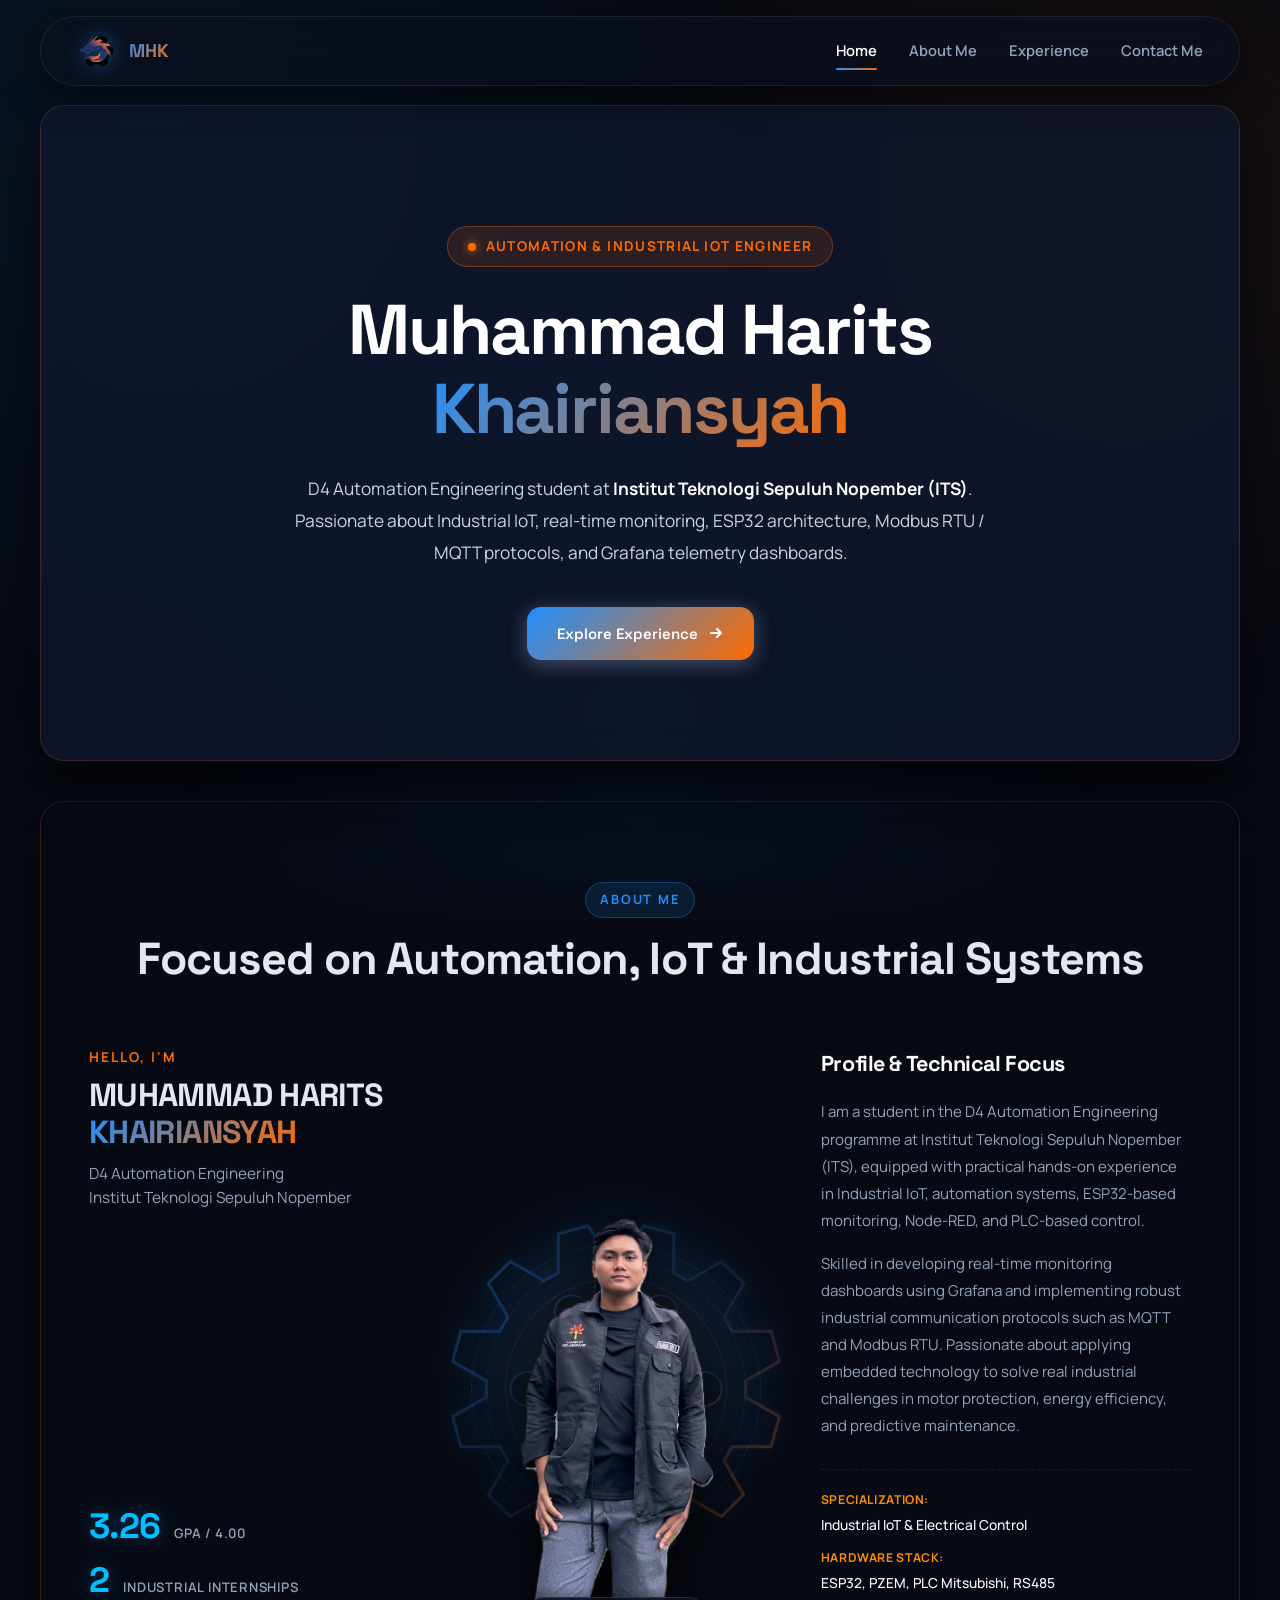
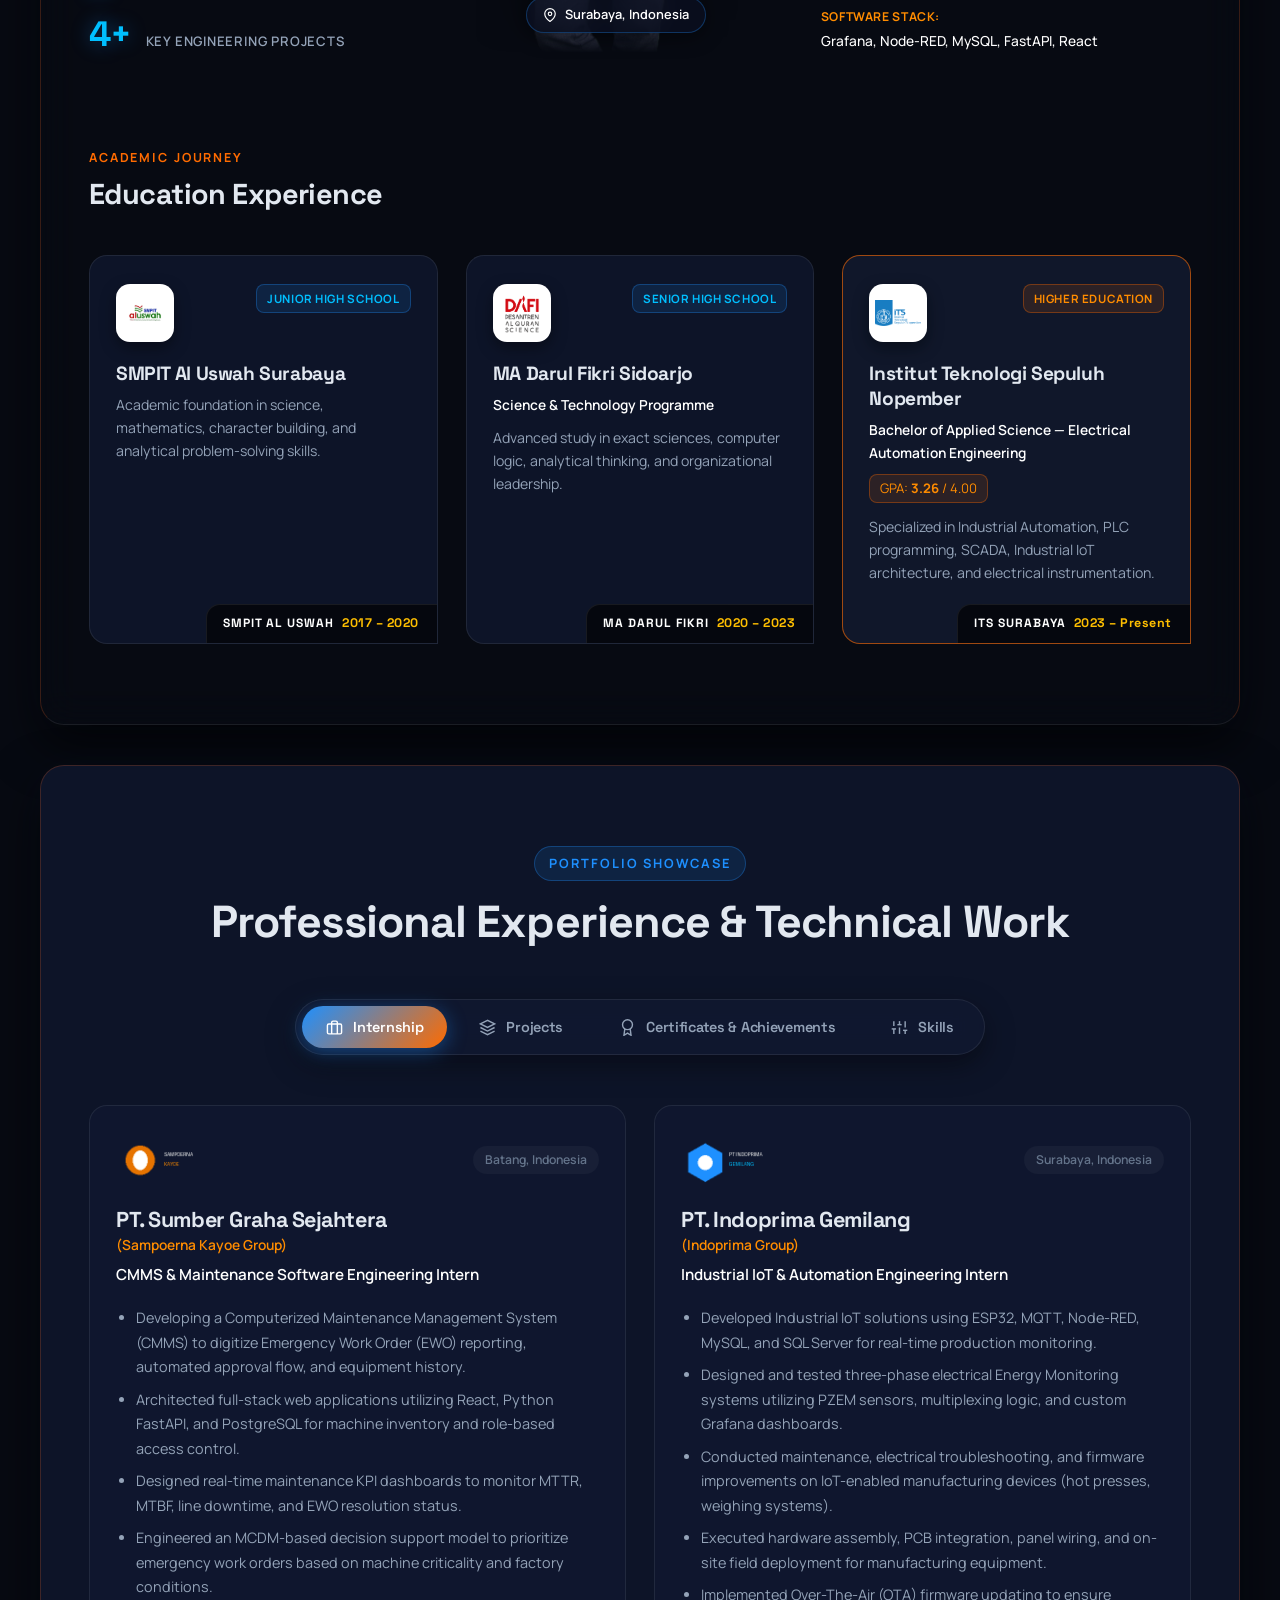
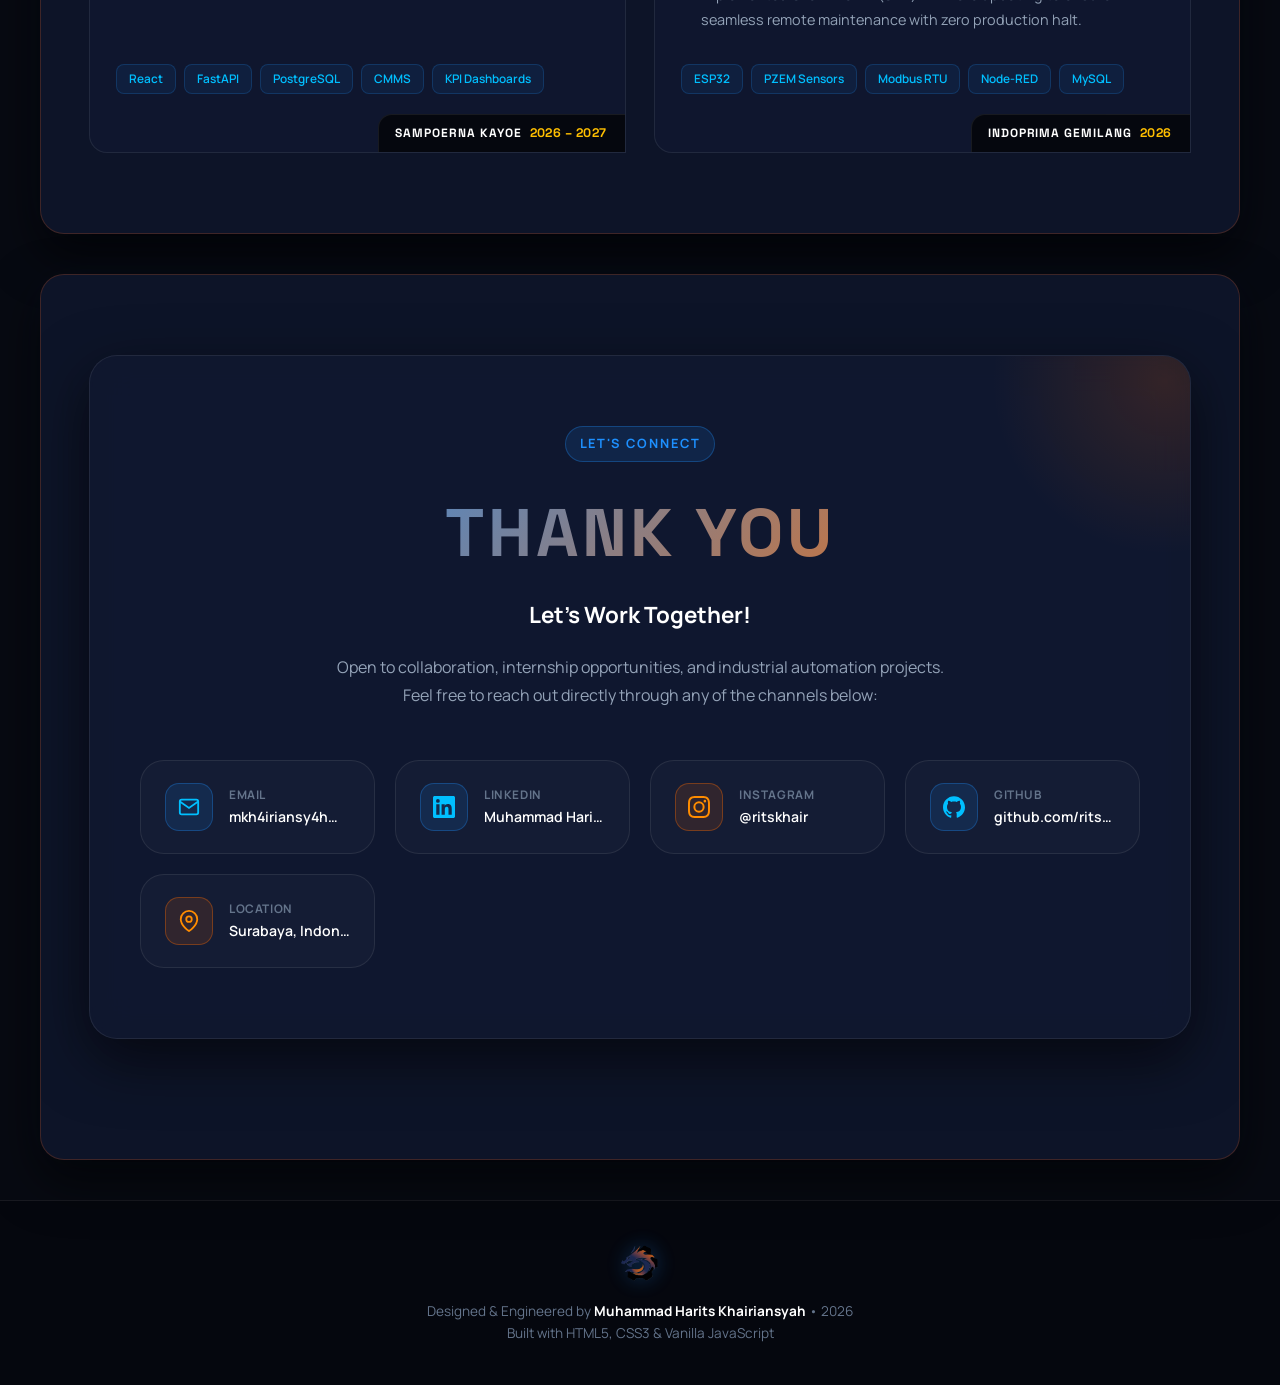
==== commit 9fb30e67: "feat: implement floating section cards with 40px gap, centered hero without photo, and programmatic " ====
--- a/index.html
+++ b/index.html
@@ -43,8 +43,8 @@
 
     <!-- ========== 2. SECTION: HOME ========== -->
     <section class="hero-section" id="home">
-      <div class="container hero-grid">
-        <div class="hero-text-col">
+      <div class="container hero-centered-container">
+        <div class="hero-centered-content">
           <p class="hero-eyebrow">
             <span class="eyebrow-dot"></span>
             Automation &amp; Industrial IoT Engineer
@@ -68,24 +68,6 @@
             </a>
           </div>
         </div>
-
-        <div class="hero-visual-col">
-          <div class="industrial-card-wrap">
-            <div class="gear-backdrop">
-              <img src="assets/images/DRACO_transparent.png" alt="DRACO Gear Backdrop" class="gear-img" />
-            </div>
-            <div class="card-glow-ring"></div>
-            <div class="photo-industrial-card">
-              <img src="assets/images/FOTOku.jpg" alt="Muhammad Harits Khairiansyah" class="photo-img" />
-              <div class="photo-card-overlay">
-                <div class="card-status-badge">
-                  <span class="live-pulse"></span>
-                  <span>OPEN FOR INTERNSHIP &amp; PROJECTS</span>
-                </div>
-              </div>
-            </div>
-          </div>
-        </div>
       </div>
     </section>
 
@@ -123,9 +105,37 @@
             </div>
           </div>
 
-          <!-- Col 2: Center Photo (khairi.png with glowing aura) -->
+          <!-- Col 2: Center Photo (khairi.png with glowing aura & programmatic rotating gear) -->
           <div class="triptych-col-floating triptych-photo">
             <div class="center-photo-stage">
+              <!-- Programmatic Mechanical SVG Gear (Smooth 8s rotation on hover) -->
+              <div class="gear-backdrop-svg">
+                <svg class="programmatic-gear" viewBox="0 0 300 300" fill="none" xmlns="http://www.w3.org/2000/svg">
+                  <defs>
+                    <linearGradient id="dracoGearGrad" x1="0%" y1="0%" x2="100%" y2="100%">
+                      <stop offset="0%" stop-color="#1E90FF" />
+                      <stop offset="50%" stop-color="#2B3B78" />
+                      <stop offset="100%" stop-color="#FF6B00" />
+                    </linearGradient>
+                  </defs>
+                  <!-- Main Gear Body -->
+                  <path d="M 258.0,150.0 L 257.8,156.8 L 286.1,173.0 L 279.3,198.1 L 246.7,198.0 L 243.5,204.0 L 240.0,209.8 L 256.3,238.0 L 238.0,256.3 L 209.8,240.0 L 204.0,243.5 L 198.0,246.7 L 198.1,279.3 L 173.0,286.1 L 156.8,257.8 L 150.0,258.0 L 143.2,257.8 L 127.0,286.1 L 101.9,279.3 L 102.0,246.7 L 96.0,243.5 L 90.2,240.0 L 62.0,256.3 L 43.7,238.0 L 60.0,209.8 L 56.5,204.0 L 53.3,198.0 L 20.7,198.1 L 13.9,173.0 L 42.2,156.8 L 42.0,150.0 L 42.2,143.2 L 13.9,127.0 L 20.7,101.9 L 53.3,102.0 L 56.5,96.0 L 60.0,90.2 L 43.7,62.0 L 62.0,43.7 L 90.2,60.0 L 96.0,56.5 L 102.0,53.3 L 101.9,20.7 L 127.0,13.9 L 143.2,42.2 L 150.0,42.0 L 156.8,42.2 L 173.0,13.9 L 198.1,20.7 L 198.0,53.3 L 204.0,56.5 L 209.8,60.0 L 238.0,43.7 L 256.3,62.0 L 240.0,90.2 L 243.5,96.0 L 246.7,102.0 L 279.3,101.9 L 286.1,127.0 L 257.8,143.2 L 258.0,150.0 Z" fill="rgba(13, 21, 40, 0.88)" stroke="url(#dracoGearGrad)" stroke-width="2.5" stroke-linejoin="round" />
+                  <!-- Pitch & Addendum Guidance Circles -->
+                  <circle cx="150" cy="150" r="108" stroke="rgba(30, 144, 255, 0.35)" stroke-width="1" stroke-dasharray="4 4" />
+                  <circle cx="150" cy="150" r="92" stroke="rgba(255, 107, 0, 0.35)" stroke-width="1" />
+                  <!-- 6 Lightening Spoke Holes -->
+                  <circle cx="224.0" cy="150.0" r="14" fill="#070A12" stroke="url(#dracoGearGrad)" stroke-width="1.5" />
+                  <circle cx="187.0" cy="214.1" r="14" fill="#070A12" stroke="url(#dracoGearGrad)" stroke-width="1.5" />
+                  <circle cx="113.0" cy="214.1" r="14" fill="#070A12" stroke="url(#dracoGearGrad)" stroke-width="1.5" />
+                  <circle cx="76.0" cy="150.0" r="14" fill="#070A12" stroke="url(#dracoGearGrad)" stroke-width="1.5" />
+                  <circle cx="113.0" cy="85.9" r="14" fill="#070A12" stroke="url(#dracoGearGrad)" stroke-width="1.5" />
+                  <circle cx="187.0" cy="85.9" r="14" fill="#070A12" stroke="url(#dracoGearGrad)" stroke-width="1.5" />
+                  <!-- Center Hub and Keyway -->
+                  <circle cx="150" cy="150" r="42" fill="rgba(9, 14, 26, 0.95)" stroke="url(#dracoGearGrad)" stroke-width="2" />
+                  <circle cx="150" cy="150" r="20" fill="#070A12" stroke="rgba(30, 144, 255, 0.6)" stroke-width="1.5" />
+                  <rect x="147" y="126" width="6" height="8" fill="#070A12" stroke="rgba(30, 144, 255, 0.6)" stroke-width="1" />
+                </svg>
+              </div>
               <div class="stage-aura"></div>
               <div class="stage-ring"></div>
               <div class="cutout-wrapper">
--- a/styles.css
+++ b/styles.css
@@ -9,11 +9,14 @@
 :root {
   /* Surfaces & Backgrounds */
   --bg-deep: #05070e;
-  --bg-base: #0a0f1e;
-  --bg-card: rgba(14, 21, 38, 0.78);
-  --bg-card-hover: rgba(18, 28, 52, 0.92);
+  --bg-canvas: #070a12;
+  --bg-base: #070a12;
+  --bg-card: rgba(16, 25, 48, 0.75);
+  --bg-card-hover: rgba(22, 34, 64, 0.88);
   --bg-card-solid: #0d1527;
   --border-subtle: rgba(255, 255, 255, 0.08);
+  --border-card: rgba(234, 102, 39, 0.22);
+  --border-card-hover: rgba(30, 144, 255, 0.4);
   --border-blue: rgba(30, 144, 255, 0.3);
   --border-orange: rgba(255, 107, 0, 0.35);
 
@@ -27,7 +30,8 @@
   --yellow-accent: #ffbf00;
 
   /* Typography */
-  --text-main: #f1f5f9;
+  --text-main: #ffffff;
+  --text-body: #e2e8f0;
   --text-muted: #94a3b8;
   --text-dim: #64748b;
 
@@ -39,13 +43,14 @@
   /* Glow Shadows */
   --shadow-blue: 0 0 35px rgba(30, 144, 255, 0.35);
   --shadow-orange: 0 0 35px rgba(255, 107, 0, 0.4);
-  --shadow-card: 0 12px 36px -10px rgba(0, 0, 0, 0.7);
+  --shadow-card: 0 20px 50px rgba(0, 0, 0, 0.65);
 
   /* Layout */
   --container-w: 1200px;
+  --section-gap: 40px;
   --radius-sm: 8px;
   --radius-md: 14px;
-  --radius-lg: 22px;
+  --radius-lg: 24px;
   --radius-full: 9999px;
   --transition: all 0.35s cubic-bezier(0.2, 0.8, 0.2, 1);
 }
@@ -59,13 +64,13 @@
 
 html {
   scroll-behavior: smooth;
-  scroll-padding-top: 86px;
+  scroll-padding-top: 104px;
 }
 
 body {
   font-family: 'Manrope', system-ui, sans-serif;
-  color: var(--text-main);
-  background-color: var(--bg-base);
+  color: var(--text-body);
+  background-color: var(--bg-canvas);
   line-height: 1.7;
   overflow-x: hidden;
   -webkit-font-smoothing: antialiased;
@@ -134,9 +139,40 @@
   text-align: center;
 }
 
-/* Common Section Styling */
+/* Common Section Styling & Floating Sections Architecture */
 .section {
-  padding: 100px 0;
+  padding: 80px 48px;
+}
+
+.hero-section,
+.about-section,
+.experience-section,
+.contact-section {
+  max-width: min(var(--container-w), calc(100% - 40px));
+  margin: var(--section-gap) auto;
+  background: var(--bg-card);
+  backdrop-filter: blur(18px);
+  -webkit-backdrop-filter: blur(18px);
+  border: 1px solid var(--border-card);
+  border-radius: var(--radius-lg);
+  box-shadow: var(--shadow-card), 0 0 40px rgba(30, 144, 255, 0.04);
+  position: relative;
+  overflow: hidden;
+  transition: border-color 0.4s ease, box-shadow 0.4s ease;
+}
+
+.hero-section:hover,
+.about-section:hover,
+.experience-section:hover,
+.contact-section:hover {
+  border-color: var(--border-card-hover);
+  box-shadow: 0 24px 60px rgba(0, 0, 0, 0.75), 0 0 45px rgba(255, 107, 0, 0.08);
+}
+
+.section .container {
+  width: 100%;
+  max-width: 100%;
+  margin: 0 auto;
 }
 
 .section-header {
@@ -189,28 +225,32 @@
   box-shadow: 0 8px 30px rgba(30, 144, 255, 0.5), 0 8px 30px rgba(255, 107, 0, 0.4);
 }
 
-/* --- 3. NAVBAR --- */
+/* --- 3. NAVBAR (Floating Pill Glassmorphism) --- */
 .navbar {
   position: fixed;
-  top: 0;
-  left: 0;
-  right: 0;
+  top: 16px;
+  left: 50%;
+  transform: translateX(-50%);
+  width: min(var(--container-w), calc(100% - 40px));
+  height: 70px;
   z-index: 100;
   display: flex;
   justify-content: space-between;
   align-items: center;
-  padding: 0 clamp(20px, 5vw, 60px);
-  height: 74px;
-  background: rgba(6, 8, 16, 0.65);
+  padding: 0 clamp(20px, 3.5vw, 36px);
+  background: rgba(10, 15, 30, 0.82);
   backdrop-filter: blur(20px);
-  border-bottom: 1px solid var(--border-subtle);
-  transition: background 0.3s, box-shadow 0.3s;
+  -webkit-backdrop-filter: blur(20px);
+  border: 1px solid rgba(255, 255, 255, 0.08);
+  border-radius: var(--radius-full);
+  box-shadow: 0 10px 35px rgba(0, 0, 0, 0.6);
+  transition: all 0.3s ease;
 }
 
 .navbar.scrolled {
-  background: rgba(6, 8, 16, 0.94);
-  box-shadow: 0 4px 30px rgba(0, 0, 0, 0.6);
-  border-bottom-color: rgba(30, 144, 255, 0.15);
+  background: rgba(8, 12, 24, 0.94);
+  border-color: rgba(30, 144, 255, 0.25);
+  box-shadow: 0 14px 40px rgba(0, 0, 0, 0.75);
 }
 
 .nav-brand {
@@ -297,20 +337,28 @@
 }
 
 /* --- 4. SECTION 1: HOME --- */
+/* --- 4. SECTION 1: HOME (Centered Floating Card) --- */
 .hero-section {
-  min-height: 100vh;
+  min-height: auto;
+  padding: 120px 48px 100px;
   display: flex;
   align-items: center;
-  padding-top: 100px;
-  padding-bottom: 60px;
-  position: relative;
-}
-
-.hero-grid {
-  display: grid;
-  grid-template-columns: 1.15fr 0.85fr;
-  gap: 60px;
+  justify-content: center;
+  text-align: center;
+  margin-top: 105px;
+}
+
+.hero-centered-container {
+  width: 100%;
+  max-width: 860px;
+  margin: 0 auto;
+}
+
+.hero-centered-content {
+  display: flex;
+  flex-direction: column;
   align-items: center;
+  text-align: center;
 }
 
 .hero-eyebrow {
@@ -320,9 +368,13 @@
   font-size: 0.85rem;
   font-weight: 700;
   color: var(--orange);
-  letter-spacing: 0.08em;
+  letter-spacing: 0.1em;
   text-transform: uppercase;
-  margin-bottom: 20px;
+  margin-bottom: 24px;
+  background: var(--orange-soft);
+  border: 1px solid var(--border-orange);
+  padding: 8px 20px;
+  border-radius: var(--radius-full);
 }
 
 .eyebrow-dot {
@@ -340,142 +392,31 @@
 }
 
 .hero-title {
-  font-size: clamp(2.6rem, 5vw, 4rem);
-  font-weight: 700;
-  line-height: 1.15;
-  margin-bottom: 22px;
+  font-size: clamp(2.8rem, 5.5vw, 4.4rem);
+  font-weight: 800;
+  line-height: 1.12;
+  margin-bottom: 24px;
+  letter-spacing: -0.03em;
+  color: #ffffff;
 }
 
 .hero-desc {
-  font-size: 1.05rem;
-  color: var(--text-muted);
-  line-height: 1.8;
-  margin-bottom: 34px;
-  max-width: 540px;
+  font-size: clamp(1.05rem, 1.35vw, 1.2rem);
+  color: #cbd5e1;
+  line-height: 1.85;
+  margin-bottom: 38px;
+  max-width: 720px;
 }
 
 .hero-desc strong {
-  color: var(--text-main);
+  color: #ffffff;
 }
 
 .hero-cta-group {
   display: flex;
+  justify-content: center;
   gap: 16px;
   flex-wrap: wrap;
-}
-
-/* Hero Right: Framed Industrial Card + Gear Glow */
-.hero-visual-col {
-  display: flex;
-  justify-content: center;
-  align-items: center;
-}
-
-.industrial-card-wrap {
-  position: relative;
-  width: 380px;
-  height: 480px;
-  display: flex;
-  align-items: center;
-  justify-content: center;
-}
-
-.gear-backdrop {
-  position: absolute;
-  top: 50%;
-  left: 50%;
-  transform: translate(-50%, -50%);
-  width: 440px;
-  height: 440px;
-  z-index: 1;
-  pointer-events: none;
-  animation: draco-spin 40s linear infinite;
-}
-
-.gear-img {
-  width: 100%;
-  height: 100%;
-  object-fit: contain;
-  opacity: 0.35;
-  filter: drop-shadow(0 0 30px rgba(30, 144, 255, 0.4)) drop-shadow(0 0 50px rgba(255, 107, 0, 0.3));
-}
-
-@keyframes draco-spin {
-  to { transform: translate(-50%, -50%) rotate(360deg); }
-}
-
-.card-glow-ring {
-  position: absolute;
-  inset: 10px;
-  border-radius: var(--radius-lg);
-  background: linear-gradient(135deg, rgba(30, 144, 255, 0.4), rgba(255, 107, 0, 0.3));
-  filter: blur(25px);
-  z-index: 1;
-}
-
-.photo-industrial-card {
-  position: relative;
-  width: 100%;
-  height: 100%;
-  border-radius: var(--radius-lg);
-  overflow: hidden;
-  border: 2px solid rgba(255, 255, 255, 0.12);
-  background: var(--bg-deep);
-  box-shadow: 0 20px 50px rgba(0, 0, 0, 0.7);
-  z-index: 2;
-  transition: transform 0.4s ease, border-color 0.4s ease, box-shadow 0.4s ease;
-}
-
-.photo-industrial-card:hover {
-  transform: translateY(-6px);
-  border-color: var(--blue);
-  box-shadow: 0 25px 60px rgba(0, 0, 0, 0.8), var(--shadow-blue);
-}
-
-.photo-img {
-  width: 100%;
-  height: 100%;
-  object-fit: cover;
-  object-position: center top;
-  transition: transform 0.6s ease;
-}
-
-.photo-industrial-card:hover .photo-img {
-  transform: scale(1.04);
-}
-
-.photo-card-overlay {
-  position: absolute;
-  bottom: 0;
-  left: 0;
-  right: 0;
-  padding: 20px;
-  background: linear-gradient(to top, rgba(6, 8, 16, 0.9) 0%, transparent 100%);
-  z-index: 3;
-}
-
-.card-status-badge {
-  display: inline-flex;
-  align-items: center;
-  gap: 8px;
-  background: rgba(10, 15, 30, 0.85);
-  border: 1px solid rgba(30, 144, 255, 0.3);
-  backdrop-filter: blur(10px);
-  padding: 6px 14px;
-  border-radius: var(--radius-full);
-  font-size: 0.72rem;
-  font-weight: 700;
-  letter-spacing: 0.08em;
-  color: var(--text-main);
-}
-
-.live-pulse {
-  width: 8px;
-  height: 8px;
-  border-radius: 50%;
-  background: var(--blue-glow);
-  box-shadow: 0 0 8px var(--blue-glow);
-  animation: pulse-dot 1.5s infinite;
 }
 
 /* --- 5. SECTION 2: ABOUT ME (FLOATING TEXT & NO BOXES) --- */
@@ -583,16 +524,55 @@
   pointer-events: none;
 }
 
+/* Programmatic SVG Industrial Gear Backdrop (Translucent static normal, rotates 8s on hover) */
+.gear-backdrop-svg {
+  position: absolute;
+  top: 45%;
+  left: 50%;
+  transform: translate(-50%, -50%);
+  width: 360px;
+  height: 360px;
+  z-index: 1;
+  pointer-events: none;
+  opacity: 0.32;
+  transition: opacity 0.5s ease, filter 0.5s ease;
+  filter: drop-shadow(0 0 10px rgba(30, 144, 255, 0.25));
+}
+
+.programmatic-gear {
+  width: 100%;
+  height: 100%;
+  transform-origin: 150px 150px;
+}
+
+/* Hover over photo stage: smoothly spins ONLY the SVG gear at 8s/turn */
+.center-photo-stage:hover .gear-backdrop-svg {
+  opacity: 0.65;
+  filter: drop-shadow(0 0 18px rgba(255, 107, 0, 0.5)) drop-shadow(0 0 28px rgba(30, 144, 255, 0.4));
+}
+
+.center-photo-stage:hover .programmatic-gear {
+  animation: gear-spin-smooth 8s linear infinite;
+}
+
+@keyframes gear-spin-smooth {
+  from {
+    transform: rotate(0deg);
+  }
+  to {
+    transform: rotate(360deg);
+  }
+}
+
 .stage-ring {
   position: absolute;
-  top: 40%;
+  top: 45%;
   left: 50%;
   transform: translate(-50%, -50%);
-  width: 280px;
-  height: 280px;
+  width: 290px;
+  height: 290px;
   border-radius: 50%;
-  border: 1px dashed rgba(30, 144, 255, 0.35);
-  animation: draco-spin 25s linear infinite;
+  border: 1px dashed rgba(30, 144, 255, 0.2);
   pointer-events: none;
 }
 
@@ -1640,23 +1620,8 @@
 
 /* --- 11. RESPONSIVE BREAKPOINTS --- */
 @media (max-width: 1100px) {
-  .hero-grid {
-    grid-template-columns: 1fr;
-    text-align: center;
-    gap: 40px;
-  }
-
-  .hero-eyebrow {
-    justify-content: center;
-  }
-
-  .hero-desc {
-    margin-left: auto;
-    margin-right: auto;
-  }
-
-  .hero-cta-group {
-    justify-content: center;
+  .hero-section {
+    padding: 100px 32px 80px;
   }
 
   .about-triptych-floating {
@@ -1677,11 +1642,11 @@
   }
 
   .center-photo-stage {
-    height: 400px;
+    height: 420px;
   }
 
   .cutout-wrapper {
-    height: 370px;
+    height: 380px;
   }
 
   .norris-cards-grid {
@@ -1716,26 +1681,46 @@
 }
 
 @media (max-width: 640px) {
-  .section {
-    padding: 70px 0;
+  .hero-section,
+  .about-section,
+  .experience-section,
+  .contact-section {
+    margin: 24px auto;
+    padding: 50px 20px;
+    border-radius: 18px;
+    max-width: calc(100% - 24px);
+  }
+
+  .hero-section {
+    margin-top: 90px;
+    padding: 70px 20px 60px;
+  }
+
+  .hero-title {
+    font-size: 2.2rem;
   }
 
   .navbar {
-    padding: 0 20px;
+    top: 10px;
+    width: calc(100% - 24px);
+    height: 60px;
+    padding: 0 18px;
   }
 
   .nav-links {
     display: none;
     position: fixed;
-    top: 74px;
-    left: 0;
-    right: 0;
+    top: 76px;
+    left: 12px;
+    right: 12px;
     flex-direction: column;
-    background: rgba(6, 8, 16, 0.97);
+    background: rgba(8, 12, 24, 0.98);
     backdrop-filter: blur(20px);
     padding: 24px 20px;
     gap: 18px;
-    border-bottom: 1px solid var(--border-blue);
+    border: 1px solid var(--border-card);
+    border-radius: 18px;
+    box-shadow: 0 15px 40px rgba(0, 0, 0, 0.8);
   }
 
   .nav-links.open {
@@ -1746,13 +1731,16 @@
     display: flex;
   }
 
-  .industrial-card-wrap {
-    width: 300px;
-    height: 380px;
-  }
-
-  .gear-backdrop {
-    width: 330px;
+  .gear-backdrop-svg {
+    width: 290px;
+    height: 290px;
+  }
+
+  .center-photo-stage {
+    height: 360px;
+  }
+
+  .cutout-wrapper {
     height: 330px;
   }
 
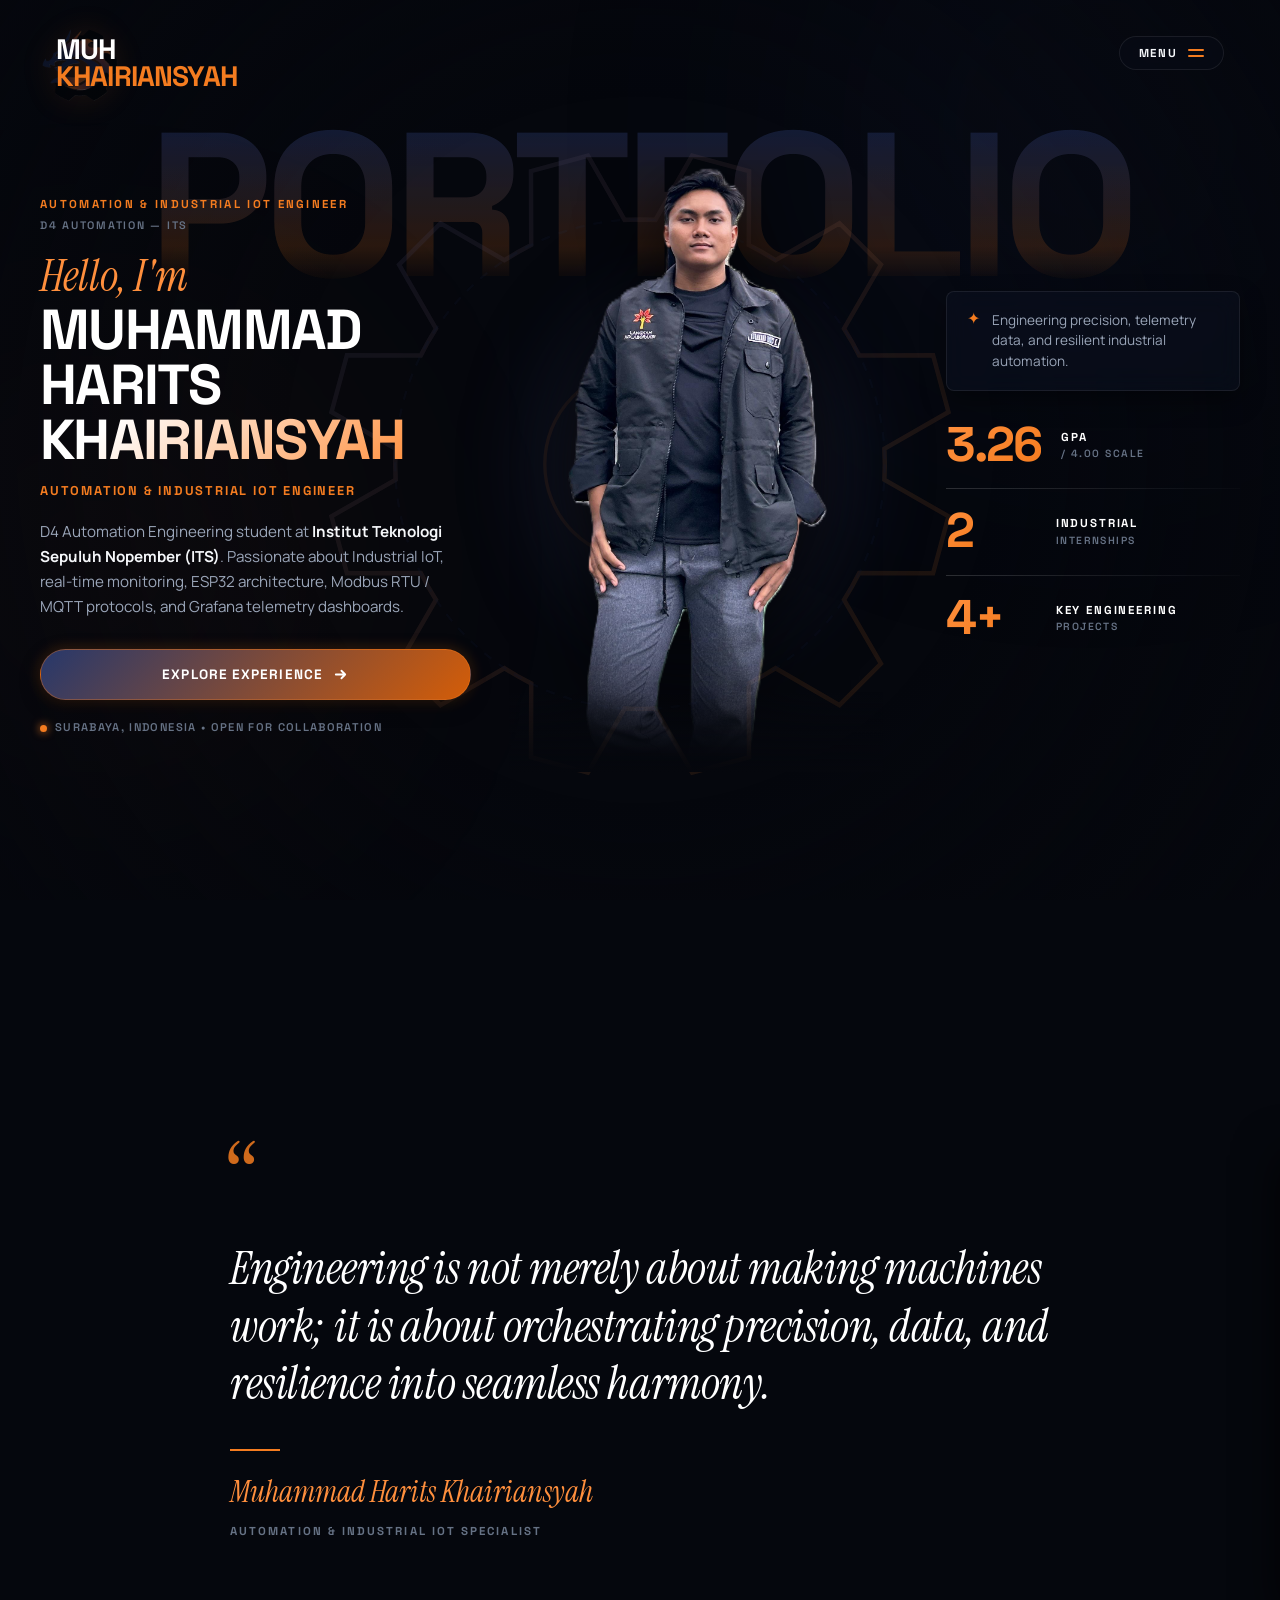
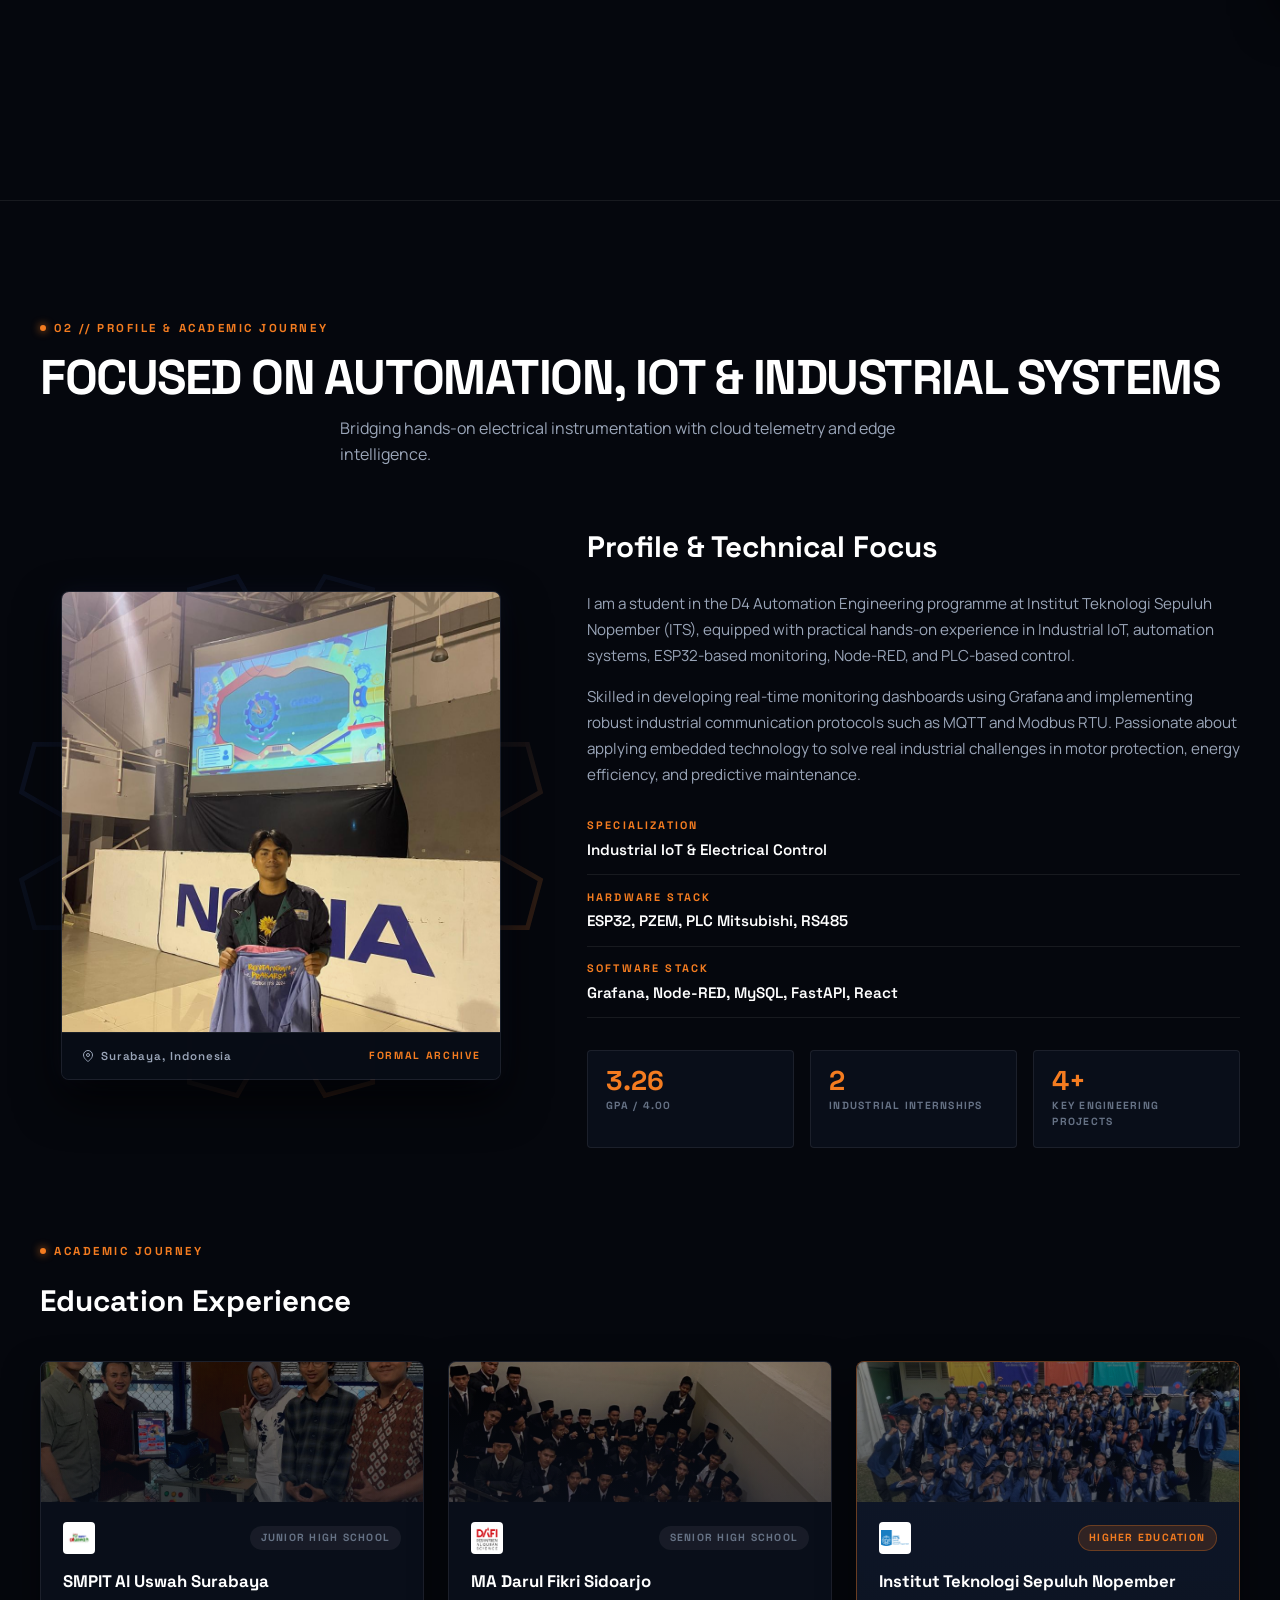
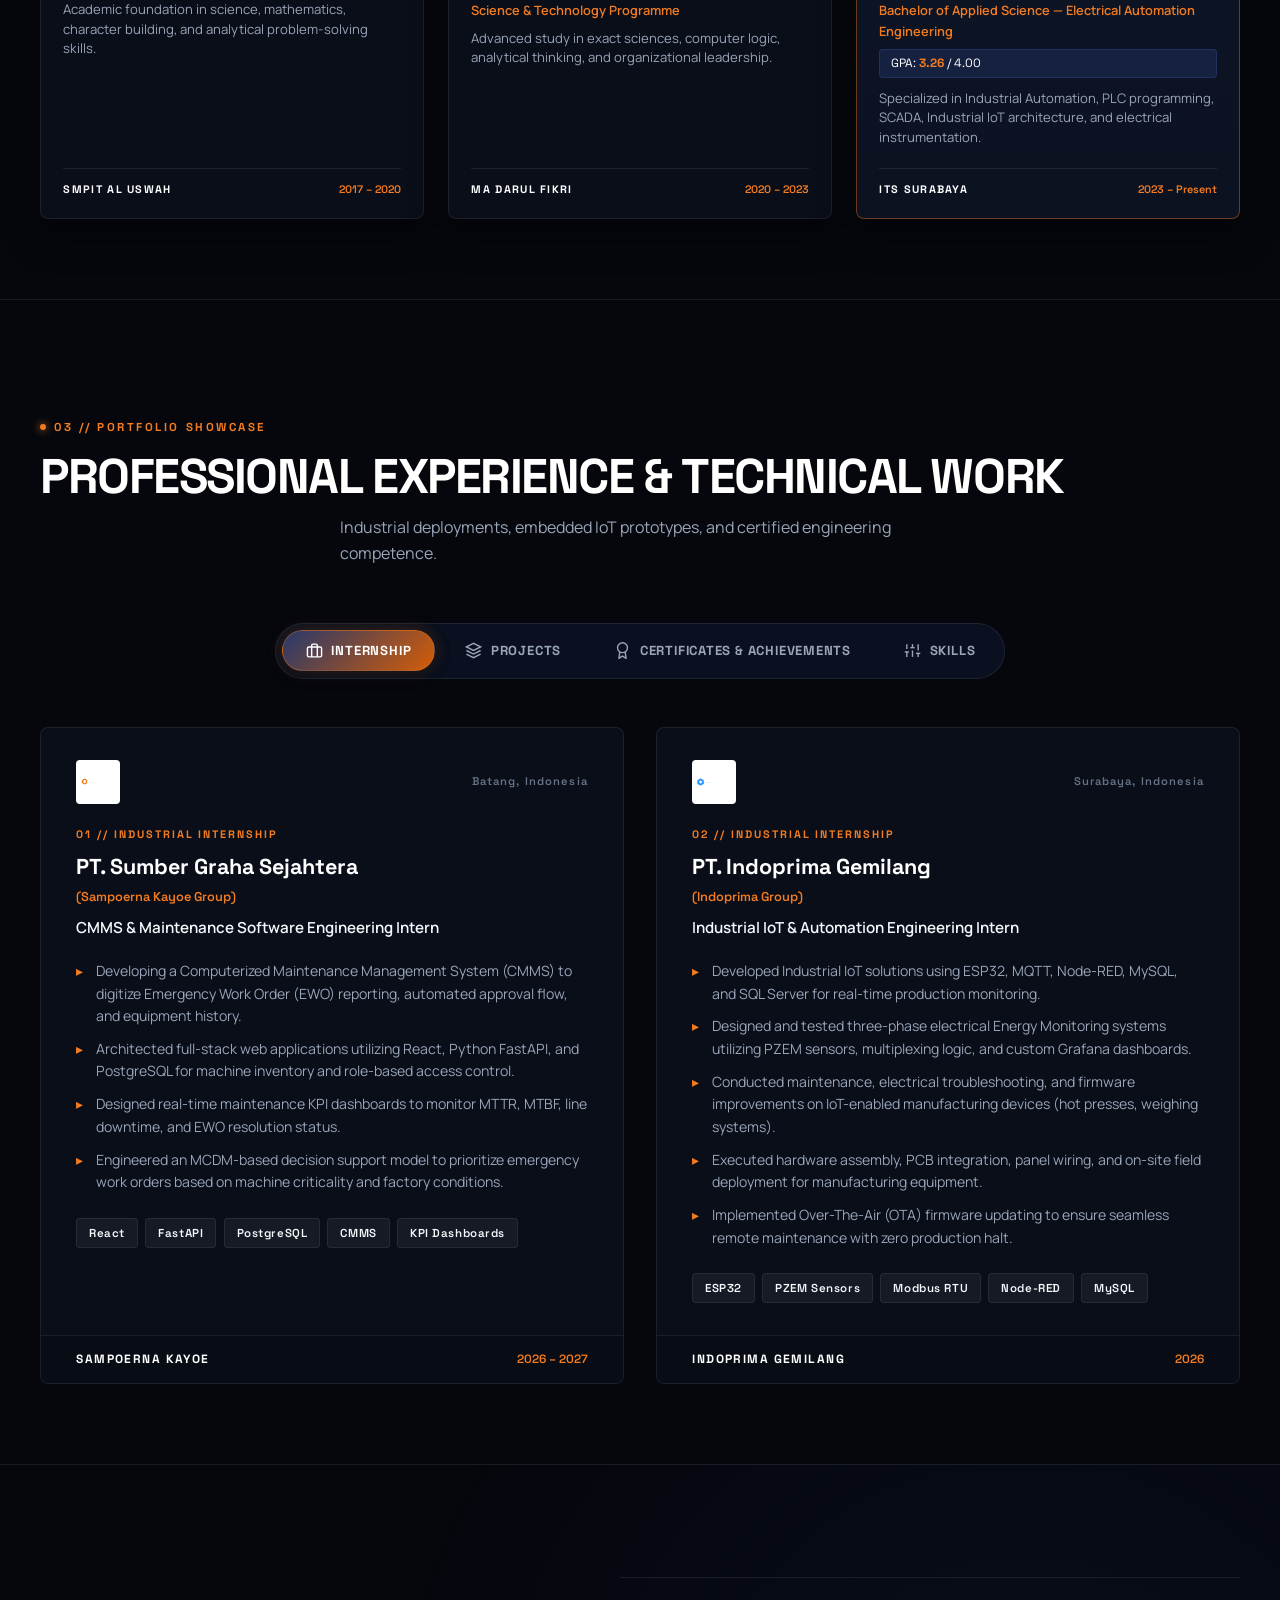
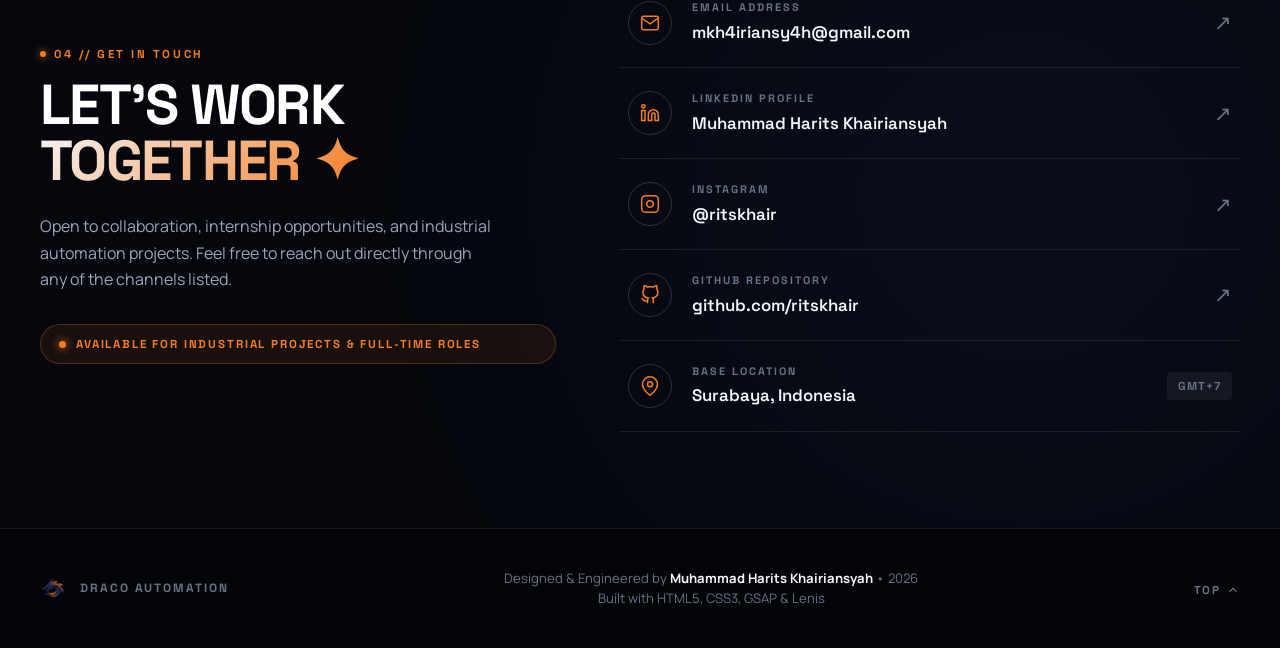
==== commit 9508c43b: "cukup lancar" ====
--- a/index.html
+++ b/index.html
@@ -10,247 +10,455 @@
   <meta property="og:description"
     content="D4 Automation Engineering student at ITS with experience in Industrial IoT, ESP32 monitoring, Node-RED, Grafana, and Modbus RTU." />
   <meta property="og:type" content="website" />
-  <title>Muhammad Harits Khairiansyah | Automation & Industrial IoT Engineer</title>
-  <link rel="icon" type="image/png" href="favicon.png" />
+  <title>Muhammad Harits Khairiansyah | Automation &amp; Industrial IoT Engineer</title>
+  <link rel="icon" type="image/png" href="assets/images/DRACO_transparent.png" />
   <link rel="preconnect" href="https://fonts.googleapis.com" />
   <link rel="preconnect" href="https://fonts.gstatic.com" crossorigin />
   <link
-    href="https://fonts.googleapis.com/css2?family=Manrope:wght@400;500;600;700;800&family=Space+Grotesk:wght@500;600;700&display=swap"
+    href="https://fonts.googleapis.com/css2?family=Instrument+Serif:ital@0;1&family=Manrope:wght@400;500;600;700;800&family=Space+Grotesk:wght@500;600;700;800&display=swap"
     rel="stylesheet" />
   <link rel="stylesheet" href="styles.css" />
 </head>
 
-<body>
-
-  <!-- ========== 1. NAVBAR ========== -->
-  <header class="navbar" id="navbar">
-    <div class="nav-brand">
-      <img src="assets/images/DRACO_transparent.png" class="nav-logo" alt="DRACO Logo" />
-      <span class="nav-brand-text">MHK</span>
+<body class="draco-theme">
+
+  <!-- Ambient Draco Radial Glows & Vignette -->
+  <div class="ambient-glow glow-top-right" aria-hidden="true"></div>
+  <div class="ambient-glow glow-bottom-left" aria-hidden="true"></div>
+  <div class="vignette-overlay" aria-hidden="true"></div>
+
+  <!-- ========== FIXED EDITORIAL HEADER (CORNER STYLE ALA LANDO NORRIS) ========== -->
+  <header class="editorial-top-header" id="editorialHeader">
+    <div class="header-brand-wrap">
+      <!-- Draco Logo Translucent Watermark behind the name -->
+      <img src="assets/images/DRACO_transparent.png" class="header-draco-watermark" alt="DRACO Watermark" aria-hidden="true" />
+      <a href="#home" class="header-name-brand" aria-label="Home — Muhammad Harits Khairiansyah">
+        <span class="brand-line-1">MUH</span>
+        <span class="brand-line-2">KHAIRIANSYAH</span>
+      </a>
     </div>
-    <nav class="nav-links" id="navLinks">
-      <a href="#home" class="active">Home</a>
-      <a href="#about">About Me</a>
-      <a href="#experience">Experience</a>
-      <a href="#contact">Contact Me</a>
-    </nav>
-    <button class="nav-mobile-toggle" id="navToggle" aria-label="Toggle navigation">
-      <span></span><span></span><span></span>
+
+    <!-- Minimalist Menu Toggle in top-right corner -->
+    <button class="header-menu-btn" id="menuToggle" aria-label="Toggle navigation menu">
+      <span class="menu-label">MENU</span>
+      <span class="menu-burger" aria-hidden="true">
+        <span></span>
+        <span></span>
+      </span>
     </button>
   </header>
 
+  <!-- Fullscreen / Drawer Overlay Navigation -->
+  <div class="nav-overlay-drawer" id="navDrawer" aria-hidden="true">
+    <div class="nav-drawer-backdrop" id="drawerBackdrop"></div>
+    <div class="nav-drawer-panel">
+      <button class="drawer-close-btn" id="drawerClose" aria-label="Close menu">&times;</button>
+      <div class="drawer-nav-links">
+        <a href="#home" class="drawer-link"><span class="drawer-num">01</span><span>Home</span></a>
+        <a href="#gallery" class="drawer-link"><span class="drawer-num">02</span><span>Archive Gallery</span></a>
+        <a href="#about" class="drawer-link"><span class="drawer-num">03</span><span>Profile &amp; Education</span></a>
+        <a href="#experience" class="drawer-link"><span class="drawer-num">04</span><span>Experience &amp; Skills</span></a>
+        <a href="#contact" class="drawer-link"><span class="drawer-num">05</span><span>Contact Me</span></a>
+      </div>
+      <div class="drawer-footer-note">
+        <span class="drawer-draco-mark">DRACO AUTOMATION // SURABAYA</span>
+      </div>
+    </div>
+  </div>
+
   <main>
 
-    <!-- ========== 2. SECTION: HOME ========== -->
+    <!-- ========== 1. HERO SECTION (referensi2.jpg Style) ========== -->
     <section class="hero-section" id="home">
-      <div class="container hero-centered-container">
-        <div class="hero-centered-content">
-          <p class="hero-eyebrow">
-            <span class="eyebrow-dot"></span>
-            Automation &amp; Industrial IoT Engineer
-          </p>
-          <h1 class="hero-title">
-            Muhammad Harits
-            <span class="title-gradient">Khairiansyah</span>
-          </h1>
-          <p class="hero-desc">
+      <!-- Giant Background Typography: PORTFOLIO -->
+      <div class="hero-giant-bg-text" aria-hidden="true">PORTFOLIO</div>
+
+      <!-- Rotating Gear Watermark in Background -->
+      <div class="hero-watermark-gear" aria-hidden="true">
+        <svg class="gear-svg-spin" viewBox="0 0 300 300" fill="none" xmlns="http://www.w3.org/2000/svg">
+          <defs>
+            <linearGradient id="dracoHeroGearGrad" x1="0%" y1="0%" x2="100%" y2="100%">
+              <stop offset="0%" stop-color="#27386B" stop-opacity="0.6" />
+              <stop offset="100%" stop-color="#F47C20" stop-opacity="0.3" />
+            </linearGradient>
+          </defs>
+          <path d="M 258.0,150.0 L 257.8,156.8 L 286.1,173.0 L 279.3,198.1 L 246.7,198.0 L 243.5,204.0 L 240.0,209.8 L 256.3,238.0 L 238.0,256.3 L 209.8,240.0 L 204.0,243.5 L 198.0,246.7 L 198.1,279.3 L 173.0,286.1 L 156.8,257.8 L 150.0,258.0 L 143.2,257.8 L 127.0,286.1 L 101.9,279.3 L 102.0,246.7 L 96.0,243.5 L 90.2,240.0 L 62.0,256.3 L 43.7,238.0 L 60.0,209.8 L 56.5,204.0 L 53.3,198.0 L 20.7,198.1 L 13.9,173.0 L 42.2,156.8 L 42.0,150.0 L 42.2,143.2 L 13.9,127.0 L 20.7,101.9 L 53.3,102.0 L 56.5,96.0 L 60.0,90.2 L 43.7,62.0 L 62.0,43.7 L 90.2,60.0 L 96.0,56.5 L 102.0,53.3 L 101.9,20.7 L 127.0,13.9 L 143.2,42.2 L 150.0,42.0 L 156.8,42.2 L 173.0,13.9 L 198.1,20.7 L 198.0,53.3 L 204.0,56.5 L 209.8,60.0 L 238.0,43.7 L 256.3,62.0 L 240.0,90.2 L 243.5,96.0 L 246.7,102.0 L 279.3,101.9 L 286.1,127.0 L 257.8,143.2 L 258.0,150.0 Z" stroke="url(#dracoHeroGearGrad)" stroke-width="2" />
+          <circle cx="150" cy="150" r="108" stroke="rgba(39, 56, 107, 0.25)" stroke-width="1" stroke-dasharray="4 4" />
+          <circle cx="150" cy="150" r="42" stroke="rgba(244, 124, 32, 0.3)" stroke-width="1.5" />
+        </svg>
+      </div>
+
+      <div class="container hero-editorial-grid">
+
+        <!-- Left Column: Greeting, Big Name, Role, Bio, CTA -->
+        <div class="hero-col-left">
+          <div class="hero-top-eyebrow">
+            <span class="eyebrow-accent">AUTOMATION &amp; INDUSTRIAL IOT ENGINEER</span>
+            <span class="eyebrow-sub">D4 AUTOMATION — ITS</span>
+          </div>
+
+          <div class="hero-name-wrapper">
+            <span class="hero-script-greet">Hello, I'm</span>
+            <h1 class="hero-headline-name">
+              MUHAMMAD HARITS<br />
+              <span class="hero-gradient-text">KHAIRIANSYAH</span>
+            </h1>
+          </div>
+
+          <p class="hero-role-tag">AUTOMATION &amp; INDUSTRIAL IOT ENGINEER</p>
+
+          <p class="hero-desc-editorial">
             D4 Automation Engineering student at <strong>Institut Teknologi Sepuluh Nopember (ITS)</strong>.
             Passionate about Industrial IoT, real-time monitoring, ESP32 architecture,
             Modbus RTU / MQTT protocols, and Grafana telemetry dashboards.
           </p>
-          <div class="hero-cta-group">
-            <a href="#experience" class="btn btn-primary">
+
+          <div class="hero-action-row">
+            <a href="#experience" class="btn btn-draco-primary">
               <span>Explore Experience</span>
-              <svg width="16" height="16" viewBox="0 0 16 16" fill="none">
-                <path d="M3 8h10m0 0L9 4m4 4L9 12" stroke="currentColor" stroke-width="2" stroke-linecap="round"
-                  stroke-linejoin="round" />
+              <svg width="15" height="15" viewBox="0 0 16 16" fill="none">
+                <path d="M3 8h10m0 0L9 4m4 4L9 12" stroke="currentColor" stroke-width="2" stroke-linecap="round" stroke-linejoin="round" />
               </svg>
             </a>
-          </div>
+            <div class="hero-status-pill">
+              <span class="status-dot"></span>
+              <span>SURABAYA, INDONESIA • OPEN FOR COLLABORATION</span>
+            </div>
+          </div>
+        </div>
+
+        <!-- Center Column: khairi.png Cutout Portrait with Gradient Mask -->
+        <div class="hero-col-center">
+          <div class="hero-portrait-stage">
+            <div class="hero-aura-glow"></div>
+            <img src="assets/images/khairi.png" alt="Muhammad Harits Khairiansyah" class="hero-cutout-img" />
+            <div class="hero-fade-mask" aria-hidden="true"></div>
+          </div>
+        </div>
+
+        <!-- Right Column: Subtle quote pill + Vertical Metrics Column -->
+        <div class="hero-col-right">
+          <div class="hero-quote-badge">
+            <div class="quote-badge-spark">✦</div>
+            <p class="quote-badge-text">
+              Engineering precision, telemetry data, and resilient industrial automation.
+            </p>
+          </div>
+
+          <div class="hero-metrics-stack">
+            <div class="hero-metric-item">
+              <div class="metric-num-wrap">
+                <span class="metric-large-num">3.26</span>
+              </div>
+              <div class="metric-label-wrap">
+                <span class="metric-lbl-primary">GPA</span>
+                <span class="metric-lbl-sub">/ 4.00 SCALE</span>
+              </div>
+            </div>
+
+            <div class="hero-metric-divider"></div>
+
+            <div class="hero-metric-item">
+              <div class="metric-num-wrap">
+                <span class="metric-large-num">2</span>
+              </div>
+              <div class="metric-label-wrap">
+                <span class="metric-lbl-primary">INDUSTRIAL</span>
+                <span class="metric-lbl-sub">INTERNSHIPS</span>
+              </div>
+            </div>
+
+            <div class="hero-metric-divider"></div>
+
+            <div class="hero-metric-item">
+              <div class="metric-num-wrap">
+                <span class="metric-large-num">4+</span>
+              </div>
+              <div class="metric-label-wrap">
+                <span class="metric-lbl-primary">KEY ENGINEERING</span>
+                <span class="metric-lbl-sub">PROJECTS</span>
+              </div>
+            </div>
+          </div>
+        </div>
+
+      </div>
+    </section>
+
+    <!-- ========== 2. HORIZONTAL PHOTO GALLERY (ala landonorris.com) ========== -->
+    <!-- Murni galeri foto asimetris dari bahan scroll + kutipan mengambang pembuka -->
+    <section class="gallery-hscroll-section" id="gallery">
+      <div class="gallery-viewport" id="galleryViewport">
+        <div class="gallery-track" id="galleryTrack">
+
+          <!-- OPENING VAST EMPTY SPACE WITH FLOATING INSTRUMENT SERIF QUOTE -->
+          <div class="gallery-opening-space">
+            <div class="floating-quote-container">
+              <span class="floating-quote-mark" aria-hidden="true">&ldquo;</span>
+              <blockquote class="floating-quote-text">
+                Engineering is not merely about making machines work; it is about orchestrating precision, data, and resilience into seamless harmony.
+              </blockquote>
+              <div class="floating-quote-author">
+                <div class="floating-author-line" aria-hidden="true"></div>
+                <cite class="floating-author-name">Muhammad Harits Khairiansyah</cite>
+                <span class="floating-author-title">Automation &amp; Industrial IoT Specialist</span>
+              </div>
+            </div>
+          </div>
+
+          <!-- ASYMMETRICAL SCATTERED PHOTO CARDS (SQUARE 1:1, RANDOM SIZES, WIDE GAPS) -->
+          <!-- Foto 1: Copy of DSC02478.JPG (Large Hero) -->
+          <figure class="gallery-photo photo-size-l photo-valign-center" data-speed="1.0">
+            <div class="gallery-photo-caption">AUTOMATION FIELDWORK, 2026</div>
+            <div class="gallery-photo-wrap">
+              <img src="assets/images/scroll/Copy of DSC02478.JPG" alt="Automation Fieldwork" loading="lazy" />
+            </div>
+          </figure>
+
+          <!-- Foto 2: IMG-20240721-WA0023.jpg (Medium, Top) -->
+          <figure class="gallery-photo photo-size-m photo-valign-top" data-speed="0.88">
+            <div class="gallery-photo-caption">ITS SURABAYA, 2024</div>
+            <div class="gallery-photo-wrap">
+              <img src="assets/images/scroll/IMG-20240721-WA0023.jpg" alt="ITS Surabaya Campus Life" loading="lazy" />
+            </div>
+          </figure>
+
+          <!-- Foto 3: IMG-20250227-WA0015.jpg (Small, Bottom) -->
+          <figure class="gallery-photo photo-size-s photo-valign-bottom" data-speed="1.15">
+            <div class="gallery-photo-caption">AUTOMATION LAB, 2025</div>
+            <div class="gallery-photo-wrap">
+              <img src="assets/images/scroll/IMG-20250227-WA0015.jpg" alt="Automation Lab Session" loading="lazy" />
+            </div>
+          </figure>
+
+          <!-- Foto 4: Copy of DSC02626.JPG (Medium, Center) -->
+          <figure class="gallery-photo photo-size-m photo-valign-center" data-speed="0.95">
+            <div class="gallery-photo-caption">SYSTEM COMMISSIONING, 2026</div>
+            <div class="gallery-photo-wrap">
+              <img src="assets/images/scroll/Copy of DSC02626.JPG" alt="System Commissioning" loading="lazy" />
+            </div>
+          </figure>
+
+          <!-- Foto 5: IMG-20250301-WA0004.jpg (Large Hero, Top) -->
+          <figure class="gallery-photo photo-size-l photo-valign-top" data-speed="1.02">
+            <div class="gallery-photo-caption">INDUSTRIAL DEPLOYMENT, 2025</div>
+            <div class="gallery-photo-wrap">
+              <img src="assets/images/scroll/IMG-20250301-WA0004.jpg" alt="Industrial Deployment" loading="lazy" />
+            </div>
+          </figure>
+
+          <!-- Foto 6: IMG-20260118-WA0025.jpg (Small, Bottom) -->
+          <figure class="gallery-photo photo-size-s photo-valign-bottom" data-speed="1.1">
+            <div class="gallery-photo-caption">ELECTRICAL WORKSHOP, 2026</div>
+            <div class="gallery-photo-wrap">
+              <img src="assets/images/scroll/IMG-20260118-WA0025.jpg" alt="Electrical Workshop" loading="lazy" />
+            </div>
+          </figure>
+
+          <!-- Foto 7: IMG_5080.JPG (Large Hero, Center) -->
+          <figure class="gallery-photo photo-size-l photo-valign-center" data-speed="1.0">
+            <div class="gallery-photo-caption">FACTORY FLOOR, 2025</div>
+            <div class="gallery-photo-wrap">
+              <img src="assets/images/scroll/IMG_5080.JPG" alt="Factory Floor Operation" loading="lazy" />
+            </div>
+          </figure>
+
+          <!-- Foto 8: IMG-20250308-WA0036.jpg (Medium, Top) -->
+          <figure class="gallery-photo photo-size-m photo-valign-top" data-speed="0.88">
+            <div class="gallery-photo-caption">PROJECT ASSEMBLY, 2025</div>
+            <div class="gallery-photo-wrap">
+              <img src="assets/images/scroll/IMG-20250308-WA0036.jpg" alt="Hardware Project Assembly" loading="lazy" />
+            </div>
+          </figure>
+
+          <!-- Foto 9: Foto tim.jpg (Medium, Bottom) -->
+          <figure class="gallery-photo photo-size-m photo-valign-bottom" data-speed="1.05">
+            <div class="gallery-photo-caption">TEAM COLLABORATION, 2025</div>
+            <div class="gallery-photo-wrap">
+              <img src="assets/images/Foto tim.jpg" alt="Engineering Team Collaboration" loading="lazy" />
+            </div>
+          </figure>
+
+          <!-- Spacious End Spacer -->
+          <div class="gallery-end-spacer" aria-hidden="true"></div>
+
         </div>
       </div>
     </section>
 
-    <!-- ========== 3. SECTION: ABOUT ME ========== -->
-    <section class="section about-section" id="about">
+    <!-- ========== 3. SECTION: PROFILE & ACADEMIC JOURNEY ========== -->
+    <!-- Berada di alur scroll vertikal normal setelah galeri foto horizontal -->
+    <section class="section profile-journey-section" id="about">
       <div class="container">
-        <div class="section-header text-center">
-          <span class="section-tag">About Me</span>
-          <h2 class="section-heading">Focused on Automation, IoT &amp; Industrial Systems</h2>
+
+        <div class="section-header-editorial text-center">
+          <span class="section-tag-draco">02 // PROFILE &amp; ACADEMIC JOURNEY</span>
+          <h2 class="section-heading-large">Focused on Automation, IoT &amp; Industrial Systems</h2>
+          <p class="section-subtitle-muted">Bridging hands-on electrical instrumentation with cloud telemetry and edge intelligence.</p>
         </div>
 
-        <!-- Top: 3-Column Floating Triptych Layout (No boxes/borders) -->
-        <div class="about-triptych-floating">
-          <!-- Col 1: Greeting & Floating Stats -->
-          <div class="triptych-col-floating triptych-intro">
-            <span class="intro-eyebrow">HELLO, I'M</span>
-            <h3 class="intro-name">
-              MUHAMMAD HARITS<br />
-              <span class="text-gradient">KHAIRIANSYAH</span>
-            </h3>
-            <p class="intro-role">D4 Automation Engineering<br />Institut Teknologi Sepuluh Nopember</p>
-            <div class="floating-stats-wrap">
-              <div class="floating-stat-item">
-                <span class="stat-big-val">3.26</span>
-                <span class="stat-small-lbl">GPA / 4.00</span>
-              </div>
-              <div class="floating-stat-item">
-                <span class="stat-big-val">2</span>
-                <span class="stat-small-lbl">Industrial Internships</span>
-              </div>
-              <div class="floating-stat-item">
-                <span class="stat-big-val">4+</span>
-                <span class="stat-small-lbl">Key Engineering Projects</span>
-              </div>
-            </div>
-          </div>
-
-          <!-- Col 2: Center Photo (khairi.png with glowing aura & programmatic rotating gear) -->
-          <div class="triptych-col-floating triptych-photo">
-            <div class="center-photo-stage">
-              <!-- Programmatic Mechanical SVG Gear (Smooth 8s rotation on hover) -->
-              <div class="gear-backdrop-svg">
-                <svg class="programmatic-gear" viewBox="0 0 300 300" fill="none" xmlns="http://www.w3.org/2000/svg">
+        <!-- Upper Block: Formal Portrait & Biography / Specs -->
+        <div class="profile-layout-grid">
+
+          <!-- Left: Formal Portrait with Rotating Gear Watermark -->
+          <div class="profile-portrait-col">
+            <div class="portrait-stage-editorial">
+              <div class="gear-backdrop-svg" aria-hidden="true">
+                <svg class="gear-watermark-spin" viewBox="0 0 300 300" fill="none" xmlns="http://www.w3.org/2000/svg">
                   <defs>
-                    <linearGradient id="dracoGearGrad" x1="0%" y1="0%" x2="100%" y2="100%">
-                      <stop offset="0%" stop-color="#1E90FF" />
-                      <stop offset="50%" stop-color="#2B3B78" />
-                      <stop offset="100%" stop-color="#FF6B00" />
+                    <linearGradient id="dracoPanelGearGrad" x1="0%" y1="0%" x2="100%" y2="100%">
+                      <stop offset="0%" stop-color="#27386B" stop-opacity="0.8" />
+                      <stop offset="50%" stop-color="#16223B" stop-opacity="0.6" />
+                      <stop offset="100%" stop-color="#F47C20" stop-opacity="0.8" />
                     </linearGradient>
                   </defs>
-                  <!-- Main Gear Body -->
-                  <path d="M 258.0,150.0 L 257.8,156.8 L 286.1,173.0 L 279.3,198.1 L 246.7,198.0 L 243.5,204.0 L 240.0,209.8 L 256.3,238.0 L 238.0,256.3 L 209.8,240.0 L 204.0,243.5 L 198.0,246.7 L 198.1,279.3 L 173.0,286.1 L 156.8,257.8 L 150.0,258.0 L 143.2,257.8 L 127.0,286.1 L 101.9,279.3 L 102.0,246.7 L 96.0,243.5 L 90.2,240.0 L 62.0,256.3 L 43.7,238.0 L 60.0,209.8 L 56.5,204.0 L 53.3,198.0 L 20.7,198.1 L 13.9,173.0 L 42.2,156.8 L 42.0,150.0 L 42.2,143.2 L 13.9,127.0 L 20.7,101.9 L 53.3,102.0 L 56.5,96.0 L 60.0,90.2 L 43.7,62.0 L 62.0,43.7 L 90.2,60.0 L 96.0,56.5 L 102.0,53.3 L 101.9,20.7 L 127.0,13.9 L 143.2,42.2 L 150.0,42.0 L 156.8,42.2 L 173.0,13.9 L 198.1,20.7 L 198.0,53.3 L 204.0,56.5 L 209.8,60.0 L 238.0,43.7 L 256.3,62.0 L 240.0,90.2 L 243.5,96.0 L 246.7,102.0 L 279.3,101.9 L 286.1,127.0 L 257.8,143.2 L 258.0,150.0 Z" fill="rgba(13, 21, 40, 0.88)" stroke="url(#dracoGearGrad)" stroke-width="2.5" stroke-linejoin="round" />
-                  <!-- Pitch & Addendum Guidance Circles -->
-                  <circle cx="150" cy="150" r="108" stroke="rgba(30, 144, 255, 0.35)" stroke-width="1" stroke-dasharray="4 4" />
-                  <circle cx="150" cy="150" r="92" stroke="rgba(255, 107, 0, 0.35)" stroke-width="1" />
-                  <!-- 6 Lightening Spoke Holes -->
-                  <circle cx="224.0" cy="150.0" r="14" fill="#070A12" stroke="url(#dracoGearGrad)" stroke-width="1.5" />
-                  <circle cx="187.0" cy="214.1" r="14" fill="#070A12" stroke="url(#dracoGearGrad)" stroke-width="1.5" />
-                  <circle cx="113.0" cy="214.1" r="14" fill="#070A12" stroke="url(#dracoGearGrad)" stroke-width="1.5" />
-                  <circle cx="76.0" cy="150.0" r="14" fill="#070A12" stroke="url(#dracoGearGrad)" stroke-width="1.5" />
-                  <circle cx="113.0" cy="85.9" r="14" fill="#070A12" stroke="url(#dracoGearGrad)" stroke-width="1.5" />
-                  <circle cx="187.0" cy="85.9" r="14" fill="#070A12" stroke="url(#dracoGearGrad)" stroke-width="1.5" />
-                  <!-- Center Hub and Keyway -->
-                  <circle cx="150" cy="150" r="42" fill="rgba(9, 14, 26, 0.95)" stroke="url(#dracoGearGrad)" stroke-width="2" />
-                  <circle cx="150" cy="150" r="20" fill="#070A12" stroke="rgba(30, 144, 255, 0.6)" stroke-width="1.5" />
-                  <rect x="147" y="126" width="6" height="8" fill="#070A12" stroke="rgba(30, 144, 255, 0.6)" stroke-width="1" />
+                  <path d="M 258.0,150.0 L 257.8,156.8 L 286.1,173.0 L 279.3,198.1 L 246.7,198.0 L 243.5,204.0 L 240.0,209.8 L 256.3,238.0 L 238.0,256.3 L 209.8,240.0 L 204.0,243.5 L 198.0,246.7 L 198.1,279.3 L 173.0,286.1 L 156.8,257.8 L 150.0,258.0 L 143.2,257.8 L 127.0,286.1 L 101.9,279.3 L 102.0,246.7 L 96.0,243.5 L 90.2,240.0 L 62.0,256.3 L 43.7,238.0 L 60.0,209.8 L 56.5,204.0 L 53.3,198.0 L 20.7,198.1 L 13.9,173.0 L 42.2,156.8 L 42.0,150.0 L 42.2,143.2 L 13.9,127.0 L 20.7,101.9 L 53.3,102.0 L 56.5,96.0 L 60.0,90.2 L 43.7,62.0 L 62.0,43.7 L 90.2,60.0 L 96.0,56.5 L 102.0,53.3 L 101.9,20.7 L 127.0,13.9 L 143.2,42.2 L 150.0,42.0 L 156.8,42.2 L 173.0,13.9 L 198.1,20.7 L 198.0,53.3 L 204.0,56.5 L 209.8,60.0 L 238.0,43.7 L 256.3,62.0 L 240.0,90.2 L 243.5,96.0 L 246.7,102.0 L 279.3,101.9 L 286.1,127.0 L 257.8,143.2 L 258.0,150.0 Z" stroke="url(#dracoPanelGearGrad)" stroke-width="2.5" />
+                  <circle cx="150" cy="150" r="108" stroke="rgba(39, 56, 107, 0.35)" stroke-width="1" stroke-dasharray="4 4" />
+                  <circle cx="150" cy="150" r="92" stroke="rgba(244, 124, 32, 0.35)" stroke-width="1" />
+                  <circle cx="150" cy="150" r="42" fill="rgba(5, 7, 13, 0.85)" stroke="url(#dracoPanelGearGrad)" stroke-width="2" />
                 </svg>
               </div>
-              <div class="stage-aura"></div>
-              <div class="stage-ring"></div>
-              <div class="cutout-wrapper">
-                <img src="assets/images/khairi.png" alt="Muhammad Harits Khairiansyah Portrait" class="cutout-img" />
-              </div>
-              <div class="photo-floating-pill">
-                <svg width="14" height="14" viewBox="0 0 24 24" fill="none" stroke="currentColor" stroke-width="2">
-                  <path d="M21 10c0 7-9 13-9 13s-9-6-9-13a9 9 0 0118 0z" />
-                  <circle cx="12" cy="10" r="3" />
-                </svg>
-                <span>Surabaya, Indonesia</span>
-              </div>
-            </div>
-          </div>
-
-          <!-- Col 3: Detailed Bio Floating -->
-          <div class="triptych-col-floating triptych-desc">
-            <h4 class="desc-heading">Profile &amp; Technical Focus</h4>
-            <p>
-              I am a student in the D4 Automation Engineering programme at Institut Teknologi Sepuluh Nopember (ITS),
-              equipped with practical hands-on experience in Industrial IoT, automation systems,
-              ESP32-based monitoring, Node-RED, and PLC-based control.
-            </p>
-            <p>
-              Skilled in developing real-time monitoring dashboards using Grafana and implementing robust industrial
-              communication protocols such as MQTT and Modbus RTU. Passionate about applying embedded technology
-              to solve real industrial challenges in motor protection, energy efficiency, and predictive maintenance.
-            </p>
-            <div class="floating-spec-list">
-              <div class="spec-row">
-                <span class="spec-label">Specialization:</span>
-                <span class="spec-val">Industrial IoT &amp; Electrical Control</span>
-              </div>
-              <div class="spec-row">
-                <span class="spec-label">Hardware Stack:</span>
-                <span class="spec-val">ESP32, PZEM, PLC Mitsubishi, RS485</span>
-              </div>
-              <div class="spec-row">
-                <span class="spec-label">Software Stack:</span>
-                <span class="spec-val">Grafana, Node-RED, MySQL, FastAPI, React</span>
-              </div>
-            </div>
-          </div>
+              <div class="portrait-frame">
+                <img src="assets/images/FOTOku.jpg" alt="Muhammad Harits Khairiansyah Formal Portrait" class="portrait-photo-img" />
+                <div class="portrait-card-footer">
+                  <span class="photo-loc-badge">
+                    <svg width="12" height="12" viewBox="0 0 24 24" fill="none" stroke="currentColor" stroke-width="2">
+                      <path d="M21 10c0 7-9 13-9 13s-9-6-9-13a9 9 0 0118 0z" />
+                      <circle cx="12" cy="10" r="3" />
+                    </svg>
+                    Surabaya, Indonesia
+                  </span>
+                  <span class="photo-index-badge">FORMAL ARCHIVE</span>
+                </div>
+              </div>
+            </div>
+          </div>
+
+          <!-- Right: Profile, Specs & Milestones -->
+          <div class="profile-bio-col">
+            <h3 class="profile-block-heading">Profile &amp; Technical Focus</h3>
+            <div class="profile-bio-paragraphs">
+              <p>
+                I am a student in the D4 Automation Engineering programme at Institut Teknologi Sepuluh Nopember (ITS),
+                equipped with practical hands-on experience in Industrial IoT, automation systems,
+                ESP32-based monitoring, Node-RED, and PLC-based control.
+              </p>
+              <p>
+                Skilled in developing real-time monitoring dashboards using Grafana and implementing robust industrial
+                communication protocols such as MQTT and Modbus RTU. Passionate about applying embedded technology
+                to solve real industrial challenges in motor protection, energy efficiency, and predictive maintenance.
+              </p>
+            </div>
+
+            <!-- Specifications Table -->
+            <div class="editorial-spec-list">
+              <div class="spec-item">
+                <span class="spec-label-caps">SPECIALIZATION</span>
+                <span class="spec-val-high">Industrial IoT &amp; Electrical Control</span>
+              </div>
+              <div class="spec-item">
+                <span class="spec-label-caps">HARDWARE STACK</span>
+                <span class="spec-val-high">ESP32, PZEM, PLC Mitsubishi, RS485</span>
+              </div>
+              <div class="spec-item">
+                <span class="spec-label-caps">SOFTWARE STACK</span>
+                <span class="spec-val-high">Grafana, Node-RED, MySQL, FastAPI, React</span>
+              </div>
+            </div>
+
+            <!-- Inline Milestones -->
+            <div class="profile-milestones-row">
+              <div class="mini-milestone-box">
+                <span class="mini-milestone-num">3.26</span>
+                <span class="mini-milestone-lbl">GPA / 4.00</span>
+              </div>
+              <div class="mini-milestone-box">
+                <span class="mini-milestone-num">2</span>
+                <span class="mini-milestone-lbl">Industrial Internships</span>
+              </div>
+              <div class="mini-milestone-box">
+                <span class="mini-milestone-num">4+</span>
+                <span class="mini-milestone-lbl">Key Engineering Projects</span>
+              </div>
+            </div>
+          </div>
+
         </div>
 
-        <!-- Bottom: Education Experience (Lando Norris Notched Chamfered Cards with Background Hover Transition) -->
-        <div class="education-block">
-          <div class="sub-header">
-            <span class="sub-tag">Academic Journey</span>
-            <h3 class="sub-heading">Education Experience</h3>
-          </div>
-
-          <div class="norris-cards-grid">
-            <!-- Card 1: SMP Al Uswah -->
-            <div class="norris-card edu-card" style="--card-bg-img: url('assets/images/fotosmp.jpg');">
-              <div class="norris-card-hover-bg"></div>
-              <div class="norris-card-inner">
-                <div class="norris-card-header">
-                  <div class="school-logo-wrap">
-                    <img src="assets/images/aluswah.jpg" alt="Logo SMPIT Al Uswah Surabaya" class="school-logo" />
-                  </div>
-                  <span class="norris-card-badge">Junior High School</span>
-                </div>
-                <h4 class="norris-card-title">SMPIT Al Uswah Surabaya</h4>
-                <p class="norris-card-desc">Academic foundation in science, mathematics, character building, and
-                  analytical problem-solving skills.</p>
-              </div>
-              <div class="norris-bottom-tab">
-                <span class="tab-title">SMPIT AL USWAH</span>
-                <span class="tab-year-accent">2017 – 2020</span>
-              </div>
-            </div>
-
-            <!-- Card 2: SMA MA Darul Fikri -->
-            <div class="norris-card edu-card" style="--card-bg-img: url('assets/images/fotosma.jpg');">
-              <div class="norris-card-hover-bg"></div>
-              <div class="norris-card-inner">
-                <div class="norris-card-header">
-                  <div class="school-logo-wrap">
-                    <img src="assets/images/Dafi.png" alt="Logo MA Darul Fikri Sidoarjo" class="school-logo" />
-                  </div>
-                  <span class="norris-card-badge">Senior High School</span>
-                </div>
-                <h4 class="norris-card-title">MA Darul Fikri Sidoarjo</h4>
-                <p class="norris-card-sub">Science &amp; Technology Programme</p>
-                <p class="norris-card-desc">Advanced study in exact sciences, computer logic, analytical thinking, and
-                  organizational leadership.</p>
-              </div>
-              <div class="norris-bottom-tab">
-                <span class="tab-title">MA DARUL FIKRI</span>
-                <span class="tab-year-accent">2020 – 2023</span>
-              </div>
-            </div>
-
-            <!-- Card 3: ITS (Active Highlighted Frame) -->
-            <div class="norris-card edu-card norris-card-active"
-              style="--card-bg-img: url('assets/images/fotokuliah.jpg');">
-              <div class="norris-card-hover-bg"></div>
-              <div class="norris-card-inner">
-                <div class="norris-card-header">
-                  <div class="school-logo-wrap">
-                    <img src="assets/images/ITS.png" alt="Logo Institut Teknologi Sepuluh Nopember"
-                      class="school-logo" />
-                  </div>
-                  <span class="norris-card-badge badge-highlight">Higher Education</span>
-                </div>
-                <h4 class="norris-card-title">Institut Teknologi Sepuluh Nopember</h4>
-                <p class="norris-card-sub">Bachelor of Applied Science — Electrical Automation Engineering</p>
-                <div class="norris-gpa-pill">GPA: <strong>3.26</strong> / 4.00</div>
-                <p class="norris-card-desc">Specialized in Industrial Automation, PLC programming, SCADA, Industrial IoT
-                  architecture, and electrical instrumentation.</p>
-              </div>
-              <div class="norris-bottom-tab">
-                <span class="tab-title">ITS SURABAYA</span>
-                <span class="tab-year-accent">2023 – Present</span>
+        <!-- Lower Block: Education Experience (3 Editorial Cards) -->
+        <div class="education-block-wrapper">
+          <div class="sub-header-editorial">
+            <span class="section-tag-draco">ACADEMIC JOURNEY</span>
+            <h3 class="sub-heading-editorial">Education Experience</h3>
+          </div>
+
+          <div class="editorial-edu-cards-row">
+            <!-- Edu 1: SMPIT Al Uswah -->
+            <div class="edu-editorial-card">
+              <div class="edu-card-bg-wrap">
+                <img src="assets/images/fotosmp.jpg" alt="SMPIT Al Uswah Surabaya" class="edu-bg-img" loading="lazy" />
+                <div class="edu-card-overlay"></div>
+              </div>
+              <div class="edu-card-content">
+                <div class="edu-card-top">
+                  <img src="assets/images/aluswah.jpg" alt="Logo SMPIT Al Uswah" class="edu-logo-badge" />
+                  <span class="edu-level-pill">Junior High School</span>
+                </div>
+                <h4 class="edu-card-title">SMPIT Al Uswah Surabaya</h4>
+                <p class="edu-card-desc">
+                  Academic foundation in science, mathematics, character building, and analytical problem-solving skills.
+                </p>
+                <div class="edu-card-footer">
+                  <span class="edu-footer-school">SMPIT AL USWAH</span>
+                  <span class="edu-footer-years">2017 – 2020</span>
+                </div>
+              </div>
+            </div>
+
+            <!-- Edu 2: MA Darul Fikri -->
+            <div class="edu-editorial-card">
+              <div class="edu-card-bg-wrap">
+                <img src="assets/images/fotosma.jpg" alt="MA Darul Fikri Sidoarjo" class="edu-bg-img" loading="lazy" />
+                <div class="edu-card-overlay"></div>
+              </div>
+              <div class="edu-card-content">
+                <div class="edu-card-top">
+                  <img src="assets/images/Dafi.png" alt="Logo MA Darul Fikri" class="edu-logo-badge" />
+                  <span class="edu-level-pill">Senior High School</span>
+                </div>
+                <h4 class="edu-card-title">MA Darul Fikri Sidoarjo</h4>
+                <p class="edu-card-sub">Science &amp; Technology Programme</p>
+                <p class="edu-card-desc">
+                  Advanced study in exact sciences, computer logic, analytical thinking, and organizational leadership.
+                </p>
+                <div class="edu-card-footer">
+                  <span class="edu-footer-school">MA DARUL FIKRI</span>
+                  <span class="edu-footer-years">2020 – 2023</span>
+                </div>
+              </div>
+            </div>
+
+            <!-- Edu 3: ITS Surabaya -->
+            <div class="edu-editorial-card edu-card-highlighted">
+              <div class="edu-card-bg-wrap">
+                <img src="assets/images/fotokuliah.jpg" alt="Institut Teknologi Sepuluh Nopember" class="edu-bg-img" loading="lazy" />
+                <div class="edu-card-overlay"></div>
+              </div>
+              <div class="edu-card-content">
+                <div class="edu-card-top">
+                  <img src="assets/images/ITS.png" alt="Logo ITS Surabaya" class="edu-logo-badge" />
+                  <span class="edu-level-pill pill-orange">Higher Education</span>
+                </div>
+                <h4 class="edu-card-title">Institut Teknologi Sepuluh Nopember</h4>
+                <p class="edu-card-sub">Bachelor of Applied Science — Electrical Automation Engineering</p>
+                <div class="edu-gpa-badge">GPA: <strong>3.26</strong> / 4.00</div>
+                <p class="edu-card-desc">
+                  Specialized in Industrial Automation, PLC programming, SCADA, Industrial IoT architecture, and electrical instrumentation.
+                </p>
+                <div class="edu-card-footer">
+                  <span class="edu-footer-school">ITS SURABAYA</span>
+                  <span class="edu-footer-years">2023 – Present</span>
+                </div>
               </div>
             </div>
           </div>
@@ -259,15 +467,16 @@
       </div>
     </section>
 
-    <!-- ========== 4. SECTION: EXPERIENCE (Interactive Tabs) ========== -->
+    <!-- ========== 4. SECTION: EXPERIENCE (Vertical Scroll, 4 Interactive Tabs) ========== -->
     <section class="section experience-section" id="experience">
       <div class="container">
-        <div class="section-header text-center">
-          <span class="section-tag">Portfolio Showcase</span>
-          <h2 class="section-heading">Professional Experience &amp; Technical Work</h2>
+        <div class="section-header-editorial text-center">
+          <span class="section-tag-draco">03 // PORTFOLIO SHOWCASE</span>
+          <h2 class="section-heading-large">Professional Experience &amp; Technical Work</h2>
+          <p class="section-subtitle-muted">Industrial deployments, embedded IoT prototypes, and certified engineering competence.</p>
         </div>
 
-        <!-- Tab Controls with Classic Minimalist SVG Icons (No Emojis) -->
+        <!-- 4 Tab Buttons -->
         <div class="tab-nav-wrapper">
           <div class="tab-nav" role="tablist">
             <button class="tab-btn active" data-tab="tab-internship" role="tab" aria-selected="true">
@@ -309,34 +518,31 @@
           </div>
         </div>
 
-        <!-- Tab Panes Container -->
+        <!-- Tab Content Panes -->
         <div class="tab-content-container">
 
-          <!-- Pane 1: INTERNSHIP (Side-by-Side 2 Columns with Lando Norris Cards & Official Logos) -->
+          <!-- Pane 1: INTERNSHIP -->
           <div class="tab-pane active" id="tab-internship" role="tabpanel">
             <div class="internship-grid-dual">
 
-              <!-- Left Column: Sampoerna Kayoe -->
-              <div class="norris-card internship-card">
-                <div class="norris-card-inner">
+              <!-- Left: Sampoerna Kayoe -->
+              <div class="editorial-card internship-card">
+                <div class="card-inner">
                   <div class="internship-header-row">
                     <div class="company-logo-container">
                       <img src="assets/images/logo_sampoerna.png" alt="Sampoerna Kayoe Logo" class="company-logo" />
                     </div>
                     <span class="internship-badge-loc">Batang, Indonesia</span>
                   </div>
+                  <span class="editorial-index-num">01 // INDUSTRIAL INTERNSHIP</span>
                   <h3 class="internship-company-title">PT. Sumber Graha Sejahtera</h3>
                   <p class="internship-unit">(Sampoerna Kayoe Group)</p>
                   <p class="internship-role-title">CMMS &amp; Maintenance Software Engineering Intern</p>
                   <ul class="internship-bullets">
-                    <li>Developing a Computerized Maintenance Management System (CMMS) to digitize Emergency Work Order
-                      (EWO) reporting, automated approval flow, and equipment history.</li>
-                    <li>Architected full-stack web applications utilizing React, Python FastAPI, and PostgreSQL for
-                      machine inventory and role-based access control.</li>
-                    <li>Designed real-time maintenance KPI dashboards to monitor MTTR, MTBF, line downtime, and EWO
-                      resolution status.</li>
-                    <li>Engineered an MCDM-based decision support model to prioritize emergency work orders based on
-                      machine criticality and factory conditions.</li>
+                    <li>Developing a Computerized Maintenance Management System (CMMS) to digitize Emergency Work Order (EWO) reporting, automated approval flow, and equipment history.</li>
+                    <li>Architected full-stack web applications utilizing React, Python FastAPI, and PostgreSQL for machine inventory and role-based access control.</li>
+                    <li>Designed real-time maintenance KPI dashboards to monitor MTTR, MTBF, line downtime, and EWO resolution status.</li>
+                    <li>Engineered an MCDM-based decision support model to prioritize emergency work orders based on machine criticality and factory conditions.</li>
                   </ul>
                   <div class="card-tech-chips">
                     <span>React</span>
@@ -346,36 +552,31 @@
                     <span>KPI Dashboards</span>
                   </div>
                 </div>
-                <div class="norris-bottom-tab">
+                <div class="card-bottom-tab">
                   <span class="tab-title">SAMPOERNA KAYOE</span>
                   <span class="tab-year-accent">2026 – 2027</span>
                 </div>
               </div>
 
-              <!-- Right Column: Indoprima Gemilang -->
-              <div class="norris-card internship-card">
-                <div class="norris-card-inner">
+              <!-- Right: Indoprima Gemilang -->
+              <div class="editorial-card internship-card">
+                <div class="card-inner">
                   <div class="internship-header-row">
                     <div class="company-logo-container">
-                      <img src="assets/images/logo_indoprima.png" alt="PT Indoprima Gemilang Logo"
-                        class="company-logo" />
+                      <img src="assets/images/logo_indoprima.png" alt="PT Indoprima Gemilang Logo" class="company-logo" />
                     </div>
                     <span class="internship-badge-loc">Surabaya, Indonesia</span>
                   </div>
+                  <span class="editorial-index-num">02 // INDUSTRIAL INTERNSHIP</span>
                   <h3 class="internship-company-title">PT. Indoprima Gemilang</h3>
                   <p class="internship-unit">(Indoprima Group)</p>
                   <p class="internship-role-title">Industrial IoT &amp; Automation Engineering Intern</p>
                   <ul class="internship-bullets">
-                    <li>Developed Industrial IoT solutions using ESP32, MQTT, Node-RED, MySQL, and SQL Server for
-                      real-time production monitoring.</li>
-                    <li>Designed and tested three-phase electrical Energy Monitoring systems utilizing PZEM sensors,
-                      multiplexing logic, and custom Grafana dashboards.</li>
-                    <li>Conducted maintenance, electrical troubleshooting, and firmware improvements on IoT-enabled
-                      manufacturing devices (hot presses, weighing systems).</li>
-                    <li>Executed hardware assembly, PCB integration, panel wiring, and on-site field deployment for
-                      manufacturing equipment.</li>
-                    <li>Implemented Over-The-Air (OTA) firmware updating to ensure seamless remote maintenance with zero
-                      production halt.</li>
+                    <li>Developed Industrial IoT solutions using ESP32, MQTT, Node-RED, MySQL, and SQL Server for real-time production monitoring.</li>
+                    <li>Designed and tested three-phase electrical Energy Monitoring systems utilizing PZEM sensors, multiplexing logic, and custom Grafana dashboards.</li>
+                    <li>Conducted maintenance, electrical troubleshooting, and firmware improvements on IoT-enabled manufacturing devices (hot presses, weighing systems).</li>
+                    <li>Executed hardware assembly, PCB integration, panel wiring, and on-site field deployment for manufacturing equipment.</li>
+                    <li>Implemented Over-The-Air (OTA) firmware updating to ensure seamless remote maintenance with zero production halt.</li>
                   </ul>
                   <div class="card-tech-chips">
                     <span>ESP32</span>
@@ -385,7 +586,7 @@
                     <span>MySQL</span>
                   </div>
                 </div>
-                <div class="norris-bottom-tab">
+                <div class="card-bottom-tab">
                   <span class="tab-title">INDOPRIMA GEMILANG</span>
                   <span class="tab-year-accent">2026</span>
                 </div>
@@ -399,12 +600,11 @@
             <div class="projects-grid">
 
               <!-- Project 1: Shredder -->
-              <article class="project-box">
+              <article class="project-box editorial-card">
                 <div class="project-media-wrap lightbox-trigger" data-img="assets/images/pencacahsampah.jpg"
-                  data-title="Plastic Waste Shredder Automation & Monitoring System"
+                  data-title="Plastic Waste Shredder Automation &amp; Monitoring System"
                   data-desc="Automated plastic shredder with real-time motor protection, anti-jamming mechanism, and Grafana monitoring.">
-                  <img src="assets/images/pencacahsampah.jpg" alt="Plastic Waste Shredder Automation"
-                    class="project-thumb" />
+                  <img src="assets/images/pencacahsampah.jpg" alt="Plastic Waste Shredder Automation" class="project-thumb" loading="lazy" />
                   <div class="zoom-badge">
                     <svg width="18" height="18" viewBox="0 0 24 24" fill="none" stroke="currentColor" stroke-width="2">
                       <path d="M15 3h6v6m0-6L10 14M9 21H3v-6m0 6l11-11" />
@@ -412,13 +612,14 @@
                   </div>
                 </div>
                 <div class="project-details">
-                  <span class="project-badge">Project 1 • Project Manager (ITS)</span>
+                  <div class="project-top-row">
+                    <span class="editorial-index-num">01 // PROJECT</span>
+                    <span class="project-badge">Project Manager (ITS)</span>
+                  </div>
                   <h3 class="project-title">Plastic Waste Shredder Automation &amp; Monitoring System</h3>
                   <p class="project-desc">
                     Developed an automated plastic bottle shredder equipped with a real-time monitoring and electrical
-                    protection system.
-                    Integrates ESP32 with Modbus RTU communication, sensor fusion (current, temperature, weight), and
-                    automated reverse rotation anti-jamming logic.
+                    protection system. Integrates ESP32 with Modbus RTU communication, sensor fusion (current, temperature, weight), and automated reverse rotation anti-jamming logic.
                   </p>
                   <div class="project-tags">
                     <span>ESP32</span>
@@ -431,12 +632,11 @@
               </article>
 
               <!-- Project 2: Energy Monitoring -->
-              <article class="project-box">
+              <article class="project-box editorial-card">
                 <div class="project-media-wrap lightbox-trigger" data-img="assets/images/3phasemonitoring.jpg"
                   data-title="Three-Phase Energy Monitoring System"
                   data-desc="Industrial electrical distribution monitoring system measuring real-time 3-phase voltage, current, and energy consumption.">
-                  <img src="assets/images/3phasemonitoring.jpg" alt="Three-Phase Energy Monitoring System"
-                    class="project-thumb" />
+                  <img src="assets/images/3phasemonitoring.jpg" alt="Three-Phase Energy Monitoring System" class="project-thumb" loading="lazy" />
                   <div class="zoom-badge">
                     <svg width="18" height="18" viewBox="0 0 24 24" fill="none" stroke="currentColor" stroke-width="2">
                       <path d="M15 3h6v6m0-6L10 14M9 21H3v-6m0 6l11-11" />
@@ -444,13 +644,14 @@
                   </div>
                 </div>
                 <div class="project-details">
-                  <span class="project-badge">Project 2 • Industrial Project (Indoprima)</span>
+                  <div class="project-top-row">
+                    <span class="editorial-index-num">02 // PROJECT</span>
+                    <span class="project-badge">Industrial Project (Indoprima)</span>
+                  </div>
                   <h3 class="project-title">Three-Phase Energy Monitoring System</h3>
                   <p class="project-desc">
-                    Designed and deployed a 3-phase power monitoring panel utilizing PZEM-004T sensors and CD74HC4067
-                    multiplexer.
-                    Measures real-time voltage, current, power factor, frequency, and cumulative energy consumption with
-                    automated data logging via Node-RED to MySQL.
+                    Designed and deployed a 3-phase power monitoring panel utilizing PZEM-004T sensors and CD74HC4067 multiplexer.
+                    Measures real-time voltage, current, power factor, frequency, and cumulative energy consumption with automated data logging via Node-RED to MySQL.
                   </p>
                   <div class="project-tags">
                     <span>ESP32</span>
@@ -463,14 +664,13 @@
               </article>
 
               <!-- Project 3: IoT Access Security -->
-              <article class="project-box">
+              <article class="project-box editorial-card">
                 <div class="project-media-wrap placeholder-media lightbox-trigger"
                   data-img="assets/images/DRACO_transparent.png"
-                  data-title="IoT Access Security System & Automated Reporting"
+                  data-title="IoT Access Security System &amp; Automated Reporting"
                   data-desc="Digital verification access control system for spare parts inventory using GM66 barcode/RFID and non-blocking finite state machine.">
                   <div class="cyber-placeholder">
-                    <svg width="48" height="48" viewBox="0 0 24 24" fill="none" stroke="currentColor"
-                      stroke-width="1.5">
+                    <svg width="48" height="48" viewBox="0 0 24 24" fill="none" stroke="currentColor" stroke-width="1.5">
                       <rect x="3" y="11" width="18" height="11" rx="2" ry="2" />
                       <path d="M7 11V7a5 5 0 0110 0v4" />
                     </svg>
@@ -478,12 +678,14 @@
                   </div>
                 </div>
                 <div class="project-details">
-                  <span class="project-badge">Project 3 • Industrial Project (Indoprima)</span>
+                  <div class="project-top-row">
+                    <span class="editorial-index-num">03 // PROJECT</span>
+                    <span class="project-badge">Industrial Project (Indoprima)</span>
+                  </div>
                   <h3 class="project-title">IoT Access Security System &amp; Automated Reporting</h3>
                   <p class="project-desc">
                     Designed an automated digital door verification system to secure spare parts storage.
-                    Uses GM66 scanning module with ESP32 transmitting via MQTT to Node-RED for database authorization,
-                    non-blocking finite state machine (FSM) control, and automated audit reporting.
+                    Uses GM66 scanning module with ESP32 transmitting via MQTT to Node-RED for database authorization, non-blocking finite state machine (FSM) control, and automated audit reporting.
                   </p>
                   <div class="project-tags">
                     <span>ESP32</span>
@@ -496,13 +698,12 @@
               </article>
 
               <!-- Project 4: Packing Monitoring -->
-              <article class="project-box">
+              <article class="project-box editorial-card">
                 <div class="project-media-wrap lightbox-trigger"
                   data-img="assets/images/Screenshot 2026-06-04 092534.png"
                   data-title="IoT-Based Packing Monitoring Dashboard"
                   data-desc="Real-time production floor monitoring dashboard displaying packaging parameters, fault counts, and machine state.">
-                  <img src="assets/images/Screenshot%202026-06-04%20092534.png" alt="Grafana Monitoring Dashboard"
-                    class="project-thumb" />
+                  <img src="assets/images/Screenshot 2026-06-04 092534.png" alt="Grafana Monitoring Dashboard" class="project-thumb" loading="lazy" />
                   <div class="zoom-badge">
                     <svg width="18" height="18" viewBox="0 0 24 24" fill="none" stroke="currentColor" stroke-width="2">
                       <path d="M15 3h6v6m0-6L10 14M9 21H3v-6m0 6l11-11" />
@@ -510,12 +711,14 @@
                   </div>
                 </div>
                 <div class="project-details">
-                  <span class="project-badge">Project 4 • Industrial Project (Indoprima)</span>
+                  <div class="project-top-row">
+                    <span class="editorial-index-num">04 // PROJECT</span>
+                    <span class="project-badge">Industrial Project (Indoprima)</span>
+                  </div>
                   <h3 class="project-title">IoT-Based Packing Monitoring System</h3>
                   <p class="project-desc">
                     Integrated MQTT, Node-RED, and SQL Server for industrial packing line data transmission.
-                    Designed operator push-button &amp; LCD interface, accompanied by Over-The-Air (OTA) updates and
-                    real-time visualization dashboards.
+                    Designed operator push-button &amp; LCD interface, accompanied by Over-The-Air (OTA) updates and real-time visualization dashboards.
                   </p>
                   <div class="project-tags">
                     <span>ESP32</span>
@@ -530,17 +733,16 @@
             </div>
           </div>
 
-          <!-- Pane 3: CERTIFICATES & ACHIEVEMENTS (Classic Minimalist Icons) -->
+          <!-- Pane 3: CERTIFICATES & ACHIEVEMENTS -->
           <div class="tab-pane" id="tab-certificates" role="tabpanel">
             <div class="cert-grid">
 
               <!-- Cert 1: JMP -->
-              <div class="cert-item lightbox-trigger" data-img="assets/images/Sertifikat JMP_page-0001.jpg"
+              <div class="cert-item editorial-card lightbox-trigger" data-img="assets/images/Sertifikat JMP_page-0001.jpg"
                 data-title="Junior Mobile Programmer — Digital Talent Scholarship"
                 data-desc="Vocational School Graduate Academy (VSGA) certified by BPSDMP Kominfo Surabaya (2025).">
                 <div class="cert-img-container">
-                  <img src="assets/images/Sertifikat%20JMP_page-0001.jpg" alt="Sertifikat Junior Mobile Programmer"
-                    class="cert-thumb" />
+                  <img src="assets/images/Sertifikat JMP_page-0001.jpg" alt="Sertifikat Junior Mobile Programmer" class="cert-thumb" loading="lazy" />
                   <div class="cert-hover-icon">
                     <svg width="24" height="24" viewBox="0 0 24 24" fill="none" stroke="currentColor" stroke-width="2">
                       <circle cx="11" cy="11" r="8" />
@@ -549,6 +751,7 @@
                   </div>
                 </div>
                 <div class="cert-meta">
+                  <span class="editorial-index-num">01 // CERTIFICATION</span>
                   <span class="cert-year">2025 • VSGA Kominfo</span>
                   <h4 class="cert-name">Junior Mobile Programmer</h4>
                   <p class="cert-org">BPSDMP Kominfo Surabaya — Digital Talent Scholarship</p>
@@ -556,12 +759,11 @@
               </div>
 
               <!-- Cert 2: IKMVI -->
-              <div class="cert-item lightbox-trigger" data-img="assets/images/Muhammad Harits Khairiansyah_IKMVI.png"
+              <div class="cert-item editorial-card lightbox-trigger" data-img="assets/images/Muhammad Harits Khairiansyah_IKMVI.png"
                 data-title="Sertifikat Penghargaan Kongres IKMVI 2025"
                 data-desc="Peserta Kongres Ikatan Keluarga Mahasiswa Vokasi Indonesia (2025).">
                 <div class="cert-img-container">
-                  <img src="assets/images/Muhammad%20Harits%20Khairiansyah_IKMVI.png" alt="Sertifikat IKMVI"
-                    class="cert-thumb" />
+                  <img src="assets/images/Muhammad Harits Khairiansyah_IKMVI.png" alt="Sertifikat IKMVI" class="cert-thumb" loading="lazy" />
                   <div class="cert-hover-icon">
                     <svg width="24" height="24" viewBox="0 0 24 24" fill="none" stroke="currentColor" stroke-width="2">
                       <circle cx="11" cy="11" r="8" />
@@ -570,6 +772,7 @@
                   </div>
                 </div>
                 <div class="cert-meta">
+                  <span class="editorial-index-num">02 // CONGRESS</span>
                   <span class="cert-year">2025 • Nasional</span>
                   <h4 class="cert-name">Kongres IKMVI 2025</h4>
                   <p class="cert-org">Ikatan Keluarga Mahasiswa Vokasi Indonesia</p>
@@ -577,7 +780,7 @@
               </div>
 
               <!-- Cert 3: OLIVIA IX -->
-              <div class="cert-item cert-text-box">
+              <div class="cert-item editorial-card cert-text-box">
                 <div class="cert-classic-icon">
                   <svg width="28" height="28" viewBox="0 0 24 24" fill="none" stroke="currentColor" stroke-width="2">
                     <path d="M6 9H4.5a2.5 2.5 0 0 1 0-5H6" />
@@ -589,6 +792,7 @@
                   </svg>
                 </div>
                 <div class="cert-meta">
+                  <span class="editorial-index-num">03 // COMPETITION</span>
                   <span class="cert-year">2025 • Nasional</span>
                   <h4 class="cert-name">National Participant — OLIVIA IX</h4>
                   <p class="cert-org">Olimpiade Vokasi Indonesia (Scientific Papers in Science &amp; Technology)</p>
@@ -597,16 +801,16 @@
               </div>
 
               <!-- Cert 4: CAD-IT 4.0 -->
-              <div class="cert-item cert-text-box">
+              <div class="cert-item editorial-card cert-text-box">
                 <div class="cert-classic-icon">
                   <svg width="28" height="28" viewBox="0 0 24 24" fill="none" stroke="currentColor" stroke-width="2">
                     <circle cx="12" cy="12" r="10" />
                     <line x1="2" y1="12" x2="22" y2="12" />
-                    <path
-                      d="M12 2a15.3 15.3 0 0 1 4 10 15.3 15.3 0 0 1-4 10 15.3 15.3 0 0 1-4-10 15.3 15.3 0 0 1 4-10z" />
+                    <path d="M12 2a15.3 15.3 0 0 1 4 10 15.3 15.3 0 0 1-4 10 15.3 15.3 0 0 1 4-10z" />
                   </svg>
                 </div>
                 <div class="cert-meta">
+                  <span class="editorial-index-num">04 // SEMINAR</span>
                   <span class="cert-year">2025 • Industrial Seminar</span>
                   <h4 class="cert-name">CAD-IT Industry 4.0 Digital Transformation</h4>
                   <p class="cert-org">CAD-IT Consultants (Asia) Pte Ltd</p>
@@ -615,16 +819,16 @@
               </div>
 
               <!-- Cert 5: Komdigi Mindset -->
-              <div class="cert-item cert-text-box">
+              <div class="cert-item editorial-card cert-text-box">
                 <div class="cert-classic-icon">
                   <svg width="28" height="28" viewBox="0 0 24 24" fill="none" stroke="currentColor" stroke-width="2">
                     <path d="M9 18h6" />
                     <path d="M10 22h4" />
-                    <path
-                      d="M15.09 14c.18-.98.65-1.74 1.41-2.5A4.65 4.65 0 0 0 18 8 6 6 0 0 0 6 8c0 1 .23 2.23 1.5 3.5.76.76 1.23 1.52 1.41 2.5" />
+                    <path d="M15.09 14c.18-.98.65-1.74 1.41-2.5A4.65 4.65 0 0 0 18 8 6 6 0 0 0 6 8c0 1 .23 2.23 1.5 3.5.76.76 1.23 1.52 1.41 2.5" />
                   </svg>
                 </div>
                 <div class="cert-meta">
+                  <span class="editorial-index-num">05 // CERTIFICATION</span>
                   <span class="cert-year">2025 • Komdigi</span>
                   <h4 class="cert-name">Digital Mindset Certification</h4>
                   <p class="cert-org">Kementerian Komunikasi dan Digital RI</p>
@@ -633,15 +837,15 @@
               </div>
 
               <!-- Cert 6: PLC Training -->
-              <div class="cert-item cert-text-box">
+              <div class="cert-item editorial-card cert-text-box">
                 <div class="cert-classic-icon">
                   <svg width="28" height="28" viewBox="0 0 24 24" fill="none" stroke="currentColor" stroke-width="2">
                     <circle cx="12" cy="12" r="3" />
-                    <path
-                      d="M19.4 15a1.65 1.65 0 0 0 .33 1.82l.06.06a2 2 0 0 1 0 2.83 2 2 0 0 1-2.83 0l-.06-.06a1.65 1.65 0 0 0-1.82-.33 1.65 1.65 0 0 0-1 1.51V21a2 2 0 0 1-2 2 2 2 0 0 1-2-2v-.09A1.65 1.65 0 0 0 9 19.4a1.65 1.65 0 0 0-1.82.33l-.06.06a2 2 0 0 1-2.83 0 2 2 0 0 1 0-2.83l.06-.06a1.65 1.65 0 0 0 .33-1.82 1.65 1.65 0 0 0-1.51-1H3a2 2 0 0 1-2-2 2 2 0 0 1 2-2h.09A1.65 1.65 0 0 0 4.6 9a1.65 1.65 0 0 0-.33-1.82l-.06-.06a2 2 0 0 1 0-2.83 2 2 0 0 1 2.83 0l.06.06a1.65 1.65 0 0 0 1.82.33H9a1.65 1.65 0 0 0 1-1.51V3a2 2 0 0 1 2-2 2 2 0 0 1 2 2v.09a1.65 1.65 0 0 0 1 1.51 1.65 1.65 0 0 0 1.82-.33l.06-.06a2 2 0 0 1 2.83 0 2 2 0 0 1 0 2.83l-.06.06a1.65 1.65 0 0 0-.33 1.82V9a1.65 1.65 0 0 0 1.51 1H21a2 2 0 0 1 2 2 2 2 0 0 1-2 2h-.09a1.65 1.65 0 0 0-1.51 1z" />
+                    <path d="M19.4 15a1.65 1.65 0 0 0 .33 1.82l.06.06a2 2 0 0 1 0 2.83 2 2 0 0 1-2.83 0l-.06-.06a1.65 1.65 0 0 0-1.82-.33 1.65 1.65 0 0 0-1 1.51V21a2 2 0 0 1-2 2 2 2 0 0 1-2-2v-.09A1.65 1.65 0 0 0 9 19.4a1.65 1.65 0 0 0-1.82.33l-.06.06a2 2 0 0 1-2.83 0 2 2 0 0 1 0-2.83l.06-.06a1.65 1.65 0 0 0 .33-1.82 1.65 1.65 0 0 0-1.51-1H3a2 2 0 0 1-2-2 2 2 0 0 1 2-2h.09A1.65 1.65 0 0 0 4.6 9a1.65 1.65 0 0 0-.33-1.82l-.06-.06a2 2 0 0 1 0-2.83 2 2 0 0 1 2.83 0l.06.06a1.65 1.65 0 0 0 1.82.33H9a1.65 1.65 0 0 0 1-1.51V3a2 2 0 0 1 2-2 2 2 0 0 1 2 2v.09a1.65 1.65 0 0 0 1 1.51 1.65 1.65 0 0 0 1.82-.33l.06-.06a2 2 0 0 1 2.83 0 2 2 0 0 1 0 2.83l-.06.06a1.65 1.65 0 0 0-.33 1.82V9a1.65 1.65 0 0 0 1.51 1H21a2 2 0 0 1 2 2 2 2 0 0 1-2 2h-.09a1.65 1.65 0 0 0-1.51 1z" />
                   </svg>
                 </div>
                 <div class="cert-meta">
+                  <span class="editorial-index-num">06 // WORKSHOP</span>
                   <span class="cert-year">2024 • Training</span>
                   <h4 class="cert-name">PLC &amp; Microcontroller Training</h4>
                   <p class="cert-org">Departemen Teknik Elektro Otomasi ITS</p>
@@ -652,12 +856,12 @@
             </div>
           </div>
 
-          <!-- Pane 4: SKILLS (4-Card Bento Grid with Classic Line Icons) -->
+          <!-- Pane 4: SKILLS -->
           <div class="tab-pane" id="tab-skills" role="tabpanel">
             <div class="skills-bento-grid">
 
               <!-- Skill Card 1: Embedded & IoT -->
-              <div class="bento-card bento-glow-blue">
+              <div class="bento-card bento-glow-navy">
                 <div class="bento-header">
                   <div class="bento-classic-icon">
                     <svg width="24" height="24" viewBox="0 0 24 24" fill="none" stroke="currentColor" stroke-width="2">
@@ -665,6 +869,7 @@
                     </svg>
                   </div>
                   <div>
+                    <span class="editorial-index-num">01 // DOMAIN</span>
                     <h3 class="bento-title">Embedded Systems &amp; Industrial IoT</h3>
                     <p class="bento-subtitle">Hardware-level integration &amp; edge communication</p>
                   </div>
@@ -689,11 +894,11 @@
                   <div class="bento-classic-icon">
                     <svg width="24" height="24" viewBox="0 0 24 24" fill="none" stroke="currentColor" stroke-width="2">
                       <circle cx="12" cy="12" r="3" />
-                      <path
-                        d="M19.4 15a1.65 1.65 0 0 0 .33 1.82l.06.06a2 2 0 0 1 0 2.83 2 2 0 0 1-2.83 0l-.06-.06a1.65 1.65 0 0 0-1.82-.33 1.65 1.65 0 0 0-1 1.51V21a2 2 0 0 1-2 2 2 2 0 0 1-2-2v-.09A1.65 1.65 0 0 0 9 19.4a1.65 1.65 0 0 0-1.82.33l-.06.06a2 2 0 0 1-2.83 0 2 2 0 0 1 0-2.83l.06-.06a1.65 1.65 0 0 0 .33-1.82 1.65 1.65 0 0 0-1.51-1H3a2 2 0 0 1-2-2 2 2 0 0 1 2-2h.09A1.65 1.65 0 0 0 4.6 9a1.65 1.65 0 0 0-.33-1.82l-.06-.06a2 2 0 0 1 0-2.83 2 2 0 0 1 2.83 0l.06.06a1.65 1.65 0 0 0 1.82.33H9a1.65 1.65 0 0 0 1-1.51V3a2 2 0 0 1 2-2 2 2 0 0 1 2 2v.09a1.65 1.65 0 0 0 1 1.51 1.65 1.65 0 0 0 1.82-.33l.06-.06a2 2 0 0 1 2.83 0 2 2 0 0 1 0 2.83l-.06.06a1.65 1.65 0 0 0-.33 1.82V9a1.65 1.65 0 0 0 1.51 1H21a2 2 0 0 1 2 2 2 2 0 0 1-2 2h-.09a1.65 1.65 0 0 0-1.51 1z" />
+                      <path d="M19.4 15a1.65 1.65 0 0 0 .33 1.82l.06.06a2 2 0 0 1 0 2.83 2 2 0 0 1-2.83 0l-.06-.06a1.65 1.65 0 0 0-1.82-.33 1.65 1.65 0 0 0-1.51-1H3a2 2 0 0 1-2-2 2 2 0 0 1 2-2h.09A1.65 1.65 0 0 0 4.6 9a1.65 1.65 0 0 0-.33-1.82l-.06-.06a2 2 0 0 1 0-2.83 2 2 0 0 1 2.83 0l.06.06a1.65 1.65 0 0 0 1.82.33H9a1.65 1.65 0 0 0 1-1.51V3a2 2 0 0 1 2-2 2 2 0 0 1 2 2v.09a1.65 1.65 0 0 0 1 1.51 1.65 1.65 0 0 0 1.82-.33l.06-.06a2 2 0 0 1 2.83 0 2 2 0 0 1 0 2.83l-.06.06a1.65 1.65 0 0 0-.33 1.82V9a1.65 1.65 0 0 0 1.51 1H21a2 2 0 0 1 2 2 2 2 0 0 1-2 2h-.09a1.65 1.65 0 0 0-1.51 1z" />
                     </svg>
                   </div>
                   <div>
+                    <span class="editorial-index-num">02 // DOMAIN</span>
                     <h3 class="bento-title">Industrial Automation &amp; Control</h3>
                     <p class="bento-subtitle">Factory equipment &amp; power electronics</p>
                   </div>
@@ -711,7 +916,7 @@
               </div>
 
               <!-- Skill Card 3: Data Acquisition & Software -->
-              <div class="bento-card bento-glow-blue">
+              <div class="bento-card bento-glow-navy">
                 <div class="bento-header">
                   <div class="bento-classic-icon">
                     <svg width="24" height="24" viewBox="0 0 24 24" fill="none" stroke="currentColor" stroke-width="2">
@@ -721,6 +926,7 @@
                     </svg>
                   </div>
                   <div>
+                    <span class="editorial-index-num">03 // DOMAIN</span>
                     <h3 class="bento-title">Data Acquisition &amp; Cloud Monitoring</h3>
                     <p class="bento-subtitle">Real-time telemetry, databases &amp; full-stack tools</p>
                   </div>
@@ -749,6 +955,7 @@
                     </svg>
                   </div>
                   <div>
+                    <span class="editorial-index-num">04 // DOMAIN</span>
                     <h3 class="bento-title">Soft Skills, 3D Modeling &amp; Languages</h3>
                     <p class="bento-subtitle">Team leadership, design visualization &amp; languages</p>
                   </div>
@@ -773,92 +980,121 @@
       </div>
     </section>
 
-    <!-- ========== 5. SECTION: CONTACT ME & CLOSING (No WhatsApp) ========== -->
+    <!-- ========== 5. SECTION: CONTACT ME & CLOSING (referensi2.jpg Style) ========== -->
     <section class="section contact-section" id="contact">
       <div class="container">
-        <div class="contact-card-main">
-          <div class="contact-header text-center">
-            <span class="section-tag">Let's Connect</span>
-            <h2 class="contact-big-title">THANK YOU</h2>
-            <p class="contact-subtitle">Let's Work Together!</p>
-            <p class="contact-intro">
+        <div class="contact-editorial-layout">
+
+          <!-- Left Column: Big Headline & Intro -->
+          <div class="contact-left-col">
+            <span class="section-tag-draco">04 // GET IN TOUCH</span>
+            <h2 class="contact-mega-title">
+              LET'S WORK<br />
+              <span class="text-gradient-draco">TOGETHER ✦</span>
+            </h2>
+            <p class="contact-intro-editorial">
               Open to collaboration, internship opportunities, and industrial automation projects.
-              Feel free to reach out directly through any of the channels below:
+              Feel free to reach out directly through any of the channels listed.
             </p>
-          </div>
-
-          <div class="contact-channels-grid">
-            <!-- Email -->
-            <a href="mailto:mkh4iriansy4h@gmail.com" class="channel-card">
-              <div class="channel-icon icon-blue">
-                <svg width="22" height="22" viewBox="0 0 24 24" fill="none" stroke="currentColor" stroke-width="2">
-                  <path d="M4 4h16c1.1 0 2 .9 2 2v12c0 1.1-.9 2-2 2H4c-1.1 0-2-.9-2-2V6c0-1.1.9-2 2-2z" />
-                  <polyline points="22,6 12,13 2,6" />
-                </svg>
-              </div>
-              <div class="channel-info">
-                <span class="channel-label">Email</span>
-                <span class="channel-val">mkh4iriansy4h@gmail.com</span>
-              </div>
-            </a>
-
-            <!-- LinkedIn -->
-            <a href="https://www.linkedin.com/in/harits-k-1a1717308/" target="_blank" rel="noreferrer"
-              class="channel-card">
-              <div class="channel-icon icon-blue">
-                <svg width="22" height="22" viewBox="0 0 24 24" fill="currentColor">
-                  <path
-                    d="M20.447 20.452h-3.554v-5.569c0-1.328-.027-3.037-1.852-3.037-1.853 0-2.136 1.445-2.136 2.939v5.667H9.351V9h3.414v1.561h.046c.477-.9 1.637-1.85 3.37-1.85 3.601 0 4.267 2.37 4.267 5.455v6.286zM5.337 7.433a2.062 2.062 0 01-2.063-2.065 2.064 2.064 0 112.063 2.065zm1.782 13.019H3.555V9h3.564v11.452zM22.225 0H1.771C.792 0 0 .774 0 1.729v20.542C0 23.227.792 24 1.771 24h20.451C23.2 24 24 23.227 24 22.271V1.729C24 .774 23.2 0 22.222 0h.003z" />
-                </svg>
-              </div>
-              <div class="channel-info">
-                <span class="channel-label">LinkedIn</span>
-                <span class="channel-val">Muhammad Harits Khairiansyah</span>
-              </div>
-            </a>
-
-            <!-- Instagram -->
-            <a href="https://www.instagram.com/ritskhair" target="_blank" rel="noreferrer" class="channel-card">
-              <div class="channel-icon icon-orange">
-                <svg width="22" height="22" viewBox="0 0 24 24" fill="currentColor">
-                  <path
-                    d="M12 2.163c3.204 0 3.584.012 4.85.07 3.252.148 4.771 1.691 4.919 4.919.058 1.265.069 1.645.069 4.849 0 3.205-.012 3.584-.069 4.849-.149 3.225-1.664 4.771-4.919 4.919-1.266.058-1.644.07-4.85.07-3.204 0-3.584-.012-4.849-.07-3.26-.149-4.771-1.699-4.919-4.92-.058-1.265-.07-1.644-.07-4.849 0-3.204.013-3.583.07-4.849.149-3.227 1.664-4.771 4.919-4.919 1.266-.057 1.645-.069 4.849-.069zM12 0C8.741 0 8.333.014 7.053.072 2.695.272.273 2.69.073 7.052.014 8.333 0 8.741 0 12c0 3.259.014 3.668.072 4.948.2 4.358 2.618 6.78 6.98 6.98C8.333 23.986 8.741 24 12 24c3.259 0 3.668-.014 4.948-.072 4.354-.2 6.782-2.618 6.979-6.98.059-1.28.073-1.689.073-4.948 0-3.259-.014-3.667-.072-4.947-.196-4.354-2.617-6.78-6.979-6.98C15.668.014 15.259 0 12 0zm0 5.838a6.162 6.162 0 100 12.324 6.162 6.162 0 000-12.324zM12 16a4 4 0 110-8 4 4 0 010 8zm6.406-11.845a1.44 1.44 0 100 2.881 1.44 1.44 0 000-2.881z" />
-                </svg>
-              </div>
-              <div class="channel-info">
-                <span class="channel-label">Instagram</span>
-                <span class="channel-val">@ritskhair</span>
-              </div>
-            </a>
-
-            <!-- GitHub -->
-            <a href="https://github.com/ritskhair" target="_blank" rel="noreferrer" class="channel-card">
-              <div class="channel-icon icon-blue">
-                <svg width="22" height="22" viewBox="0 0 24 24" fill="currentColor">
-                  <path
-                    d="M12 .297c-6.63 0-12 5.373-12 12 0 5.303 3.438 9.8 8.205 11.385.6.113.82-.258.82-.577 0-.285-.01-1.04-.015-2.04-3.338.724-4.042-1.61-4.042-1.61C4.422 18.07 3.633 17.7 3.633 17.7c-1.087-.744.084-.729.084-.729 1.205.084 1.838 1.236 1.838 1.236 1.07 1.835 2.809 1.305 3.495.998.108-.776.417-1.305.76-1.605-2.665-.3-5.466-1.332-5.466-5.93 0-1.31.465-2.38 1.235-3.22-.135-.303-.54-1.523.105-3.176 0 0 1.005-.322 3.3 1.23.96-.267 1.98-.399 3-.405 1.02.006 2.04.138 3 .405 2.28-1.552 3.285-1.23 3.285-1.23.645 1.653.24 2.873.12 3.176.765.84 1.23 1.91 1.23 3.22 0 4.61-2.805 5.625-5.475 5.92.42.36.81 1.096.81 2.22 0 1.606-.015 2.896-.015 3.286 0 .315.21.69.825.57C20.565 22.092 24 17.592 24 12.297c0-6.627-5.373-12-12-12" />
-                </svg>
-              </div>
-              <div class="channel-info">
-                <span class="channel-label">GitHub</span>
-                <span class="channel-val">github.com/ritskhair</span>
-              </div>
-            </a>
-
-            <!-- Location -->
-            <div class="channel-card">
-              <div class="channel-icon icon-orange">
-                <svg width="22" height="22" viewBox="0 0 24 24" fill="none" stroke="currentColor" stroke-width="2">
-                  <path d="M21 10c0 7-9 13-9 13s-9-6-9-13a9 9 0 0118 0z" />
-                  <circle cx="12" cy="10" r="3" />
-                </svg>
-              </div>
-              <div class="channel-info">
-                <span class="channel-label">Location</span>
-                <span class="channel-val">Surabaya, Indonesia</span>
-              </div>
-            </div>
-          </div>
+            <div class="contact-avail-box">
+              <span class="status-dot"></span>
+              <span>AVAILABLE FOR INDUSTRIAL PROJECTS &amp; FULL-TIME ROLES</span>
+            </div>
+          </div>
+
+          <!-- Right Column: Full-width Editorial Contact Rows with Outline Circle Icons -->
+          <div class="contact-right-col">
+            <div class="editorial-contact-rows">
+
+              <!-- Email -->
+              <a href="mailto:mkh4iriansy4h@gmail.com" class="contact-row-item">
+                <div class="row-left">
+                  <div class="circle-outline-icon">
+                    <svg width="20" height="20" viewBox="0 0 24 24" fill="none" stroke="currentColor" stroke-width="1.8">
+                      <path d="M4 4h16c1.1 0 2 .9 2 2v12c0 1.1-.9 2-2 2H4c-1.1 0-2-.9-2-2V6c0-1.1.9-2 2-2z" />
+                      <polyline points="22,6 12,13 2,6" />
+                    </svg>
+                  </div>
+                  <div class="row-text">
+                    <span class="row-label">EMAIL ADDRESS</span>
+                    <span class="row-value">mkh4iriansy4h@gmail.com</span>
+                  </div>
+                </div>
+                <div class="row-arrow">↗</div>
+              </a>
+
+              <!-- LinkedIn -->
+              <a href="https://www.linkedin.com/in/harits-k-1a1717308/" target="_blank" rel="noreferrer" class="contact-row-item">
+                <div class="row-left">
+                  <div class="circle-outline-icon">
+                    <svg width="20" height="20" viewBox="0 0 24 24" fill="none" stroke="currentColor" stroke-width="1.8">
+                      <path d="M16 8a6 6 0 0 1 6 6v7h-4v-7a2 2 0 0 0-2-2 2 2 0 0 0-2 2v7h-4v-7a6 6 0 0 1 6-6z" />
+                      <rect x="2" y="9" width="4" height="12" />
+                      <circle cx="4" cy="4" r="2" />
+                    </svg>
+                  </div>
+                  <div class="row-text">
+                    <span class="row-label">LINKEDIN PROFILE</span>
+                    <span class="row-value">Muhammad Harits Khairiansyah</span>
+                  </div>
+                </div>
+                <div class="row-arrow">↗</div>
+              </a>
+
+              <!-- Instagram -->
+              <a href="https://www.instagram.com/ritskhair" target="_blank" rel="noreferrer" class="contact-row-item">
+                <div class="row-left">
+                  <div class="circle-outline-icon">
+                    <svg width="20" height="20" viewBox="0 0 24 24" fill="none" stroke="currentColor" stroke-width="1.8">
+                      <rect x="2" y="2" width="20" height="20" rx="5" ry="5" />
+                      <path d="M16 11.37A4 4 0 1 1 12.63 8 4 4 0 0 1 16 11.37z" />
+                      <line x1="17.5" y1="6.5" x2="17.51" y2="6.5" />
+                    </svg>
+                  </div>
+                  <div class="row-text">
+                    <span class="row-label">INSTAGRAM</span>
+                    <span class="row-value">@ritskhair</span>
+                  </div>
+                </div>
+                <div class="row-arrow">↗</div>
+              </a>
+
+              <!-- GitHub -->
+              <a href="https://github.com/ritskhair" target="_blank" rel="noreferrer" class="contact-row-item">
+                <div class="row-left">
+                  <div class="circle-outline-icon">
+                    <svg width="20" height="20" viewBox="0 0 24 24" fill="none" stroke="currentColor" stroke-width="1.8">
+                      <path d="M9 19c-5 1.5-5-2.5-7-3m14 6v-3.87a3.37 3.37 0 0 0-.94-2.61c3.14-.35 6.44-1.54 6.44-7A5.44 5.44 0 0 0 20 4.77 5.07 5.07 0 0 0 19.91 1S18.73.65 16 2.48a13.38 13.38 0 0 0-7 0C6.27.65 5.09 1 5.09 1A5.07 5.07 0 0 0 5 4.77a5.44 5.44 0 0 0-1.5 3.78c0 5.42 3.3 6.61 6.44 7A3.37 3.37 0 0 0 9 18.13V22" />
+                    </svg>
+                  </div>
+                  <div class="row-text">
+                    <span class="row-label">GITHUB REPOSITORY</span>
+                    <span class="row-value">github.com/ritskhair</span>
+                  </div>
+                </div>
+                <div class="row-arrow">↗</div>
+              </a>
+
+              <!-- Location -->
+              <div class="contact-row-item static-row">
+                <div class="row-left">
+                  <div class="circle-outline-icon">
+                    <svg width="20" height="20" viewBox="0 0 24 24" fill="none" stroke="currentColor" stroke-width="1.8">
+                      <path d="M21 10c0 7-9 13-9 13s-9-6-9-13a9 9 0 0 1 18 0z" />
+                      <circle cx="12" cy="10" r="3" />
+                    </svg>
+                  </div>
+                  <div class="row-text">
+                    <span class="row-label">BASE LOCATION</span>
+                    <span class="row-value">Surabaya, Indonesia</span>
+                  </div>
+                </div>
+                <div class="row-badge">GMT+7</div>
+              </div>
+
+            </div>
+          </div>
+
         </div>
       </div>
     </section>
@@ -868,11 +1104,22 @@
   <!-- ========== 6. FOOTER ========== -->
   <footer class="footer">
     <div class="container footer-content">
-      <img src="assets/images/DRACO_transparent.png" class="footer-draco-logo" alt="DRACO Logo" />
+      <div class="footer-draco-brand">
+        <img src="assets/images/DRACO_transparent.png" class="footer-draco-logo" alt="DRACO Logo" />
+        <span class="footer-draco-title">DRACO AUTOMATION</span>
+      </div>
       <p class="footer-text">
         Designed &amp; Engineered by <strong>Muhammad Harits Khairiansyah</strong> • 2026<br />
-        Built with HTML5, CSS3 &amp; Vanilla JavaScript
+        Built with HTML5, CSS3, GSAP &amp; Lenis
       </p>
+      <div class="footer-to-top">
+        <a href="#home" class="to-top-btn" aria-label="Back to top">
+          <span>TOP</span>
+          <svg width="14" height="14" viewBox="0 0 24 24" fill="none" stroke="currentColor" stroke-width="2">
+            <path d="M18 15l-6-6-6 6" />
+          </svg>
+        </a>
+      </div>
     </div>
   </footer>
 
@@ -891,7 +1138,11 @@
     </div>
   </div>
 
+  <!-- CDN Scripts (Fixed versions for GSAP, ScrollTrigger, and Lenis) -->
+  <script src="https://cdnjs.cloudflare.com/ajax/libs/gsap/3.12.5/gsap.min.js"></script>
+  <script src="https://cdnjs.cloudflare.com/ajax/libs/gsap/3.12.5/ScrollTrigger.min.js"></script>
+  <script src="https://unpkg.com/lenis@1.1.18/dist/lenis.min.js"></script>
   <script src="script.js"></script>
 </body>
 
-</html>+</html>
--- a/styles.css
+++ b/styles.css
@@ -1,61 +1,57 @@
 /* ==========================================================================
-   DRACO PORTFOLIO — STYLESHEET
-   Client: Muhammad Harits Khairiansyah
-   Theme: Dark Industrial + Electric Blue (#1E90FF) + Fire Orange (#FF6B00)
-   Reference: landonorris.com (Notched Card Architecture) & alfari.my.id (Interactive Tabs)
+   DRACO PORTFOLIO — REDESIGN TOTAL
+   Author: Muhammad Harits Khairiansyah
+   Theme: DRACO (Deep Navy, Dark Orange, Charcoal Gear, Pure Vignette)
+   Editorial Layout inspired by referensi2.jpg & landonorris.com
    ========================================================================== */
 
-/* --- 1. CSS VARIABLES --- */
+/* --------------------------------------------------------------------------
+   1. DESIGN TOKENS & CSS VARIABLES
+   -------------------------------------------------------------------------- */
 :root {
-  /* Surfaces & Backgrounds */
-  --bg-deep: #05070e;
-  --bg-canvas: #070a12;
-  --bg-base: #070a12;
-  --bg-card: rgba(16, 25, 48, 0.75);
-  --bg-card-hover: rgba(22, 34, 64, 0.88);
-  --bg-card-solid: #0d1527;
-  --border-subtle: rgba(255, 255, 255, 0.08);
-  --border-card: rgba(234, 102, 39, 0.22);
-  --border-card-hover: rgba(30, 144, 255, 0.4);
-  --border-blue: rgba(30, 144, 255, 0.3);
-  --border-orange: rgba(255, 107, 0, 0.35);
-
-  /* Primary Brand Accents */
-  --blue: #1e90ff;
-  --blue-glow: #00bfff;
-  --blue-soft: rgba(30, 144, 255, 0.12);
-  --orange: #ff6b00;
-  --orange-glow: #ff8c00;
-  --orange-soft: rgba(255, 107, 0, 0.12);
-  --yellow-accent: #ffbf00;
-
-  /* Typography */
-  --text-main: #ffffff;
-  --text-body: #e2e8f0;
-  --text-muted: #94a3b8;
-  --text-dim: #64748b;
-
-  /* Gradients */
-  --gradient-draco: linear-gradient(135deg, var(--blue) 0%, var(--orange) 100%);
-  --gradient-blue: linear-gradient(135deg, var(--blue) 0%, var(--blue-glow) 100%);
-  --gradient-orange: linear-gradient(135deg, var(--orange) 0%, var(--orange-glow) 100%);
-
-  /* Glow Shadows */
-  --shadow-blue: 0 0 35px rgba(30, 144, 255, 0.35);
-  --shadow-orange: 0 0 35px rgba(255, 107, 0, 0.4);
-  --shadow-card: 0 20px 50px rgba(0, 0, 0, 0.65);
-
-  /* Layout */
-  --container-w: 1200px;
-  --section-gap: 40px;
-  --radius-sm: 8px;
-  --radius-md: 14px;
-  --radius-lg: 24px;
-  --radius-full: 9999px;
-  --transition: all 0.35s cubic-bezier(0.2, 0.8, 0.2, 1);
-}
-
-/* --- 2. GLOBAL RESET & BASE --- */
+  /* Draco Core Colors */
+  --draco-bg: #05070D;
+  --draco-bg-card: rgba(13, 21, 38, 0.55);
+  --draco-bg-card-hover: rgba(18, 30, 54, 0.75);
+  --draco-navy: #27386B;
+  --draco-navy-light: #3D559E;
+  --draco-navy-glow: rgba(39, 56, 107, 0.35);
+  --draco-orange: #F47C20;
+  --draco-orange-bright: #FF8F3D;
+  --draco-orange-dark: #D45D08;
+  --draco-orange-glow: rgba(244, 124, 32, 0.28);
+  --draco-charcoal: #0B0F19;
+
+  /* Typography Colors */
+  --text-pure: #FFFFFF;
+  --text-high: #F5F7FA;
+  --text-mid: #9AA5B8;
+  --text-muted: #667285;
+  --text-faint: #3F4756;
+
+  /* Hairline Borders & Dividers */
+  --draco-hairline: rgba(255, 255, 255, 0.08);
+  --draco-hairline-bright: rgba(255, 255, 255, 0.16);
+  --draco-hairline-accent: rgba(244, 124, 32, 0.3);
+
+  /* Fonts */
+  --font-sans: 'Space Grotesk', -apple-system, BlinkMacSystemFont, 'Segoe UI', Roboto, sans-serif;
+  --font-body: 'Manrope', -apple-system, BlinkMacSystemFont, 'Segoe UI', Roboto, sans-serif;
+  --font-serif: 'Instrument Serif', Georgia, serif;
+
+  /* Spacing & Transitions */
+  --ease-draco: cubic-bezier(0.16, 1, 0.3, 1);
+  --trans-smooth: all 0.35s cubic-bezier(0.16, 1, 0.3, 1);
+  --radius-sm: 4px;
+  --radius-md: 8px;
+  --radius-lg: 14px;
+  --radius-pill: 9999px;
+}
+
+/* --------------------------------------------------------------------------
+   2. GLOBAL RESET & BASE STYLES
+   IMPORTANT: NO 'scroll-behavior: smooth' in CSS (Lenis controls smooth physics)
+   -------------------------------------------------------------------------- */
 *, *::before, *::after {
   box-sizing: border-box;
   margin: 0;
@@ -63,1147 +59,1681 @@
 }
 
 html {
-  scroll-behavior: smooth;
-  scroll-padding-top: 104px;
-}
-
-body {
-  font-family: 'Manrope', system-ui, sans-serif;
-  color: var(--text-body);
-  background-color: var(--bg-canvas);
-  line-height: 1.7;
+  font-size: 16px;
+  background-color: var(--draco-bg);
+  color: var(--text-high);
+  -webkit-text-size-adjust: 100%;
+}
+
+body.draco-theme {
+  font-family: var(--font-body);
+  background-color: var(--draco-bg);
+  color: var(--text-high);
+  line-height: 1.6;
   overflow-x: hidden;
+  position: relative;
+  min-height: 100vh;
   -webkit-font-smoothing: antialiased;
-}
-
-/* Ambient Radial Background Lighting */
-body::before {
-  content: '';
+  -moz-osx-font-smoothing: grayscale;
+}
+
+/* Base Container */
+.container {
+  width: 100%;
+  max-width: 1280px;
+  margin-left: auto;
+  margin-right: auto;
+  padding-left: clamp(1.25rem, 4vw, 2.5rem);
+  padding-right: clamp(1.25rem, 4vw, 2.5rem);
+}
+
+/* Ambient Radial Glows & Vignette */
+.ambient-glow {
+  position: fixed;
+  border-radius: 50%;
+  pointer-events: none;
+  z-index: 0;
+  filter: blur(140px);
+  opacity: 0.55;
+  transform: translateZ(0);
+}
+
+.glow-top-right {
+  top: -15vw;
+  right: -10vw;
+  width: 50vw;
+  height: 50vw;
+  background: radial-gradient(circle, rgba(39, 56, 107, 0.45) 0%, rgba(5, 7, 13, 0) 70%);
+}
+
+.glow-bottom-left {
+  bottom: 5vh;
+  left: -15vw;
+  width: 45vw;
+  height: 45vw;
+  background: radial-gradient(circle, rgba(244, 124, 32, 0.22) 0%, rgba(5, 7, 13, 0) 70%);
+}
+
+.vignette-overlay {
   position: fixed;
   inset: 0;
   pointer-events: none;
-  background:
-    radial-gradient(circle at 12% 15%, rgba(30, 144, 255, 0.08) 0%, transparent 45%),
-    radial-gradient(circle at 88% 22%, rgba(255, 107, 0, 0.07) 0%, transparent 40%),
-    radial-gradient(circle at 50% 80%, rgba(30, 144, 255, 0.05) 0%, transparent 50%);
-  z-index: 0;
-}
-
-/* Cyber Technical Grid Pattern */
-body::after {
+  z-index: 1;
+  background: radial-gradient(circle at center, transparent 45%, rgba(5, 7, 13, 0.8) 100%);
+}
+
+/* Universal Text Gradients */
+.text-gradient-draco {
+  background: linear-gradient(135deg, #F5F7FA 0%, var(--draco-orange) 100%);
+  -webkit-background-clip: text;
+  -webkit-text-fill-color: transparent;
+}
+
+.hero-gradient-text {
+  background: linear-gradient(135deg, #FFFFFF 20%, var(--draco-orange-bright) 100%);
+  -webkit-background-clip: text;
+  -webkit-text-fill-color: transparent;
+}
+
+/* Editorial Section Tag */
+.section-tag-draco {
+  display: inline-flex;
+  align-items: center;
+  gap: 0.5rem;
+  font-family: var(--font-sans);
+  font-size: 0.72rem;
+  font-weight: 700;
+  letter-spacing: 0.22em;
+  text-transform: uppercase;
+  color: var(--draco-orange);
+  margin-bottom: 0.85rem;
+}
+
+.section-tag-draco::before {
   content: '';
+  display: inline-block;
+  width: 6px;
+  height: 6px;
+  border-radius: 50%;
+  background-color: var(--draco-orange);
+  box-shadow: 0 0 8px var(--draco-orange);
+}
+
+/* Buttons */
+.btn {
+  display: inline-flex;
+  align-items: center;
+  justify-content: center;
+  gap: 0.65rem;
+  font-family: var(--font-sans);
+  font-size: 0.85rem;
+  font-weight: 700;
+  letter-spacing: 0.08em;
+  text-transform: uppercase;
+  padding: 0.85rem 1.75rem;
+  border-radius: var(--radius-pill);
+  text-decoration: none;
+  cursor: pointer;
+  transition: var(--trans-smooth);
+}
+
+.btn-draco-primary {
+  background: linear-gradient(135deg, var(--draco-navy) 0%, var(--draco-orange-dark) 100%);
+  color: #FFFFFF;
+  border: 1px solid rgba(244, 124, 32, 0.4);
+  box-shadow: 0 6px 20px rgba(0, 0, 0, 0.4), 0 0 15px rgba(244, 124, 32, 0.25);
+}
+
+.btn-draco-primary:hover {
+  transform: translateY(-2px);
+  background: linear-gradient(135deg, var(--draco-navy-light) 0%, var(--draco-orange) 100%);
+  box-shadow: 0 10px 25px rgba(0, 0, 0, 0.6), 0 0 25px rgba(244, 124, 32, 0.45);
+}
+
+/* --------------------------------------------------------------------------
+   3. FIXED EDITORIAL TOP HEADER (ALA LANDO NORRIS)
+   -------------------------------------------------------------------------- */
+.editorial-top-header {
+  position: fixed;
+  top: 0;
+  left: 0;
+  width: 100%;
+  z-index: 100;
+  pointer-events: none;
+  padding: clamp(1.25rem, 3.5vw, 2.25rem) clamp(1.5rem, 4.5vw, 3.5rem);
+  display: flex;
+  align-items: flex-start;
+  justify-content: space-between;
+}
+
+.header-brand-wrap {
+  pointer-events: auto;
+  position: relative;
+  display: flex;
+  align-items: center;
+}
+
+/* Translucent Draco Watermark sitting directly behind the top-left name */
+.header-draco-watermark {
+  position: absolute;
+  top: -16px;
+  left: -20px;
+  width: 90px;
+  height: 90px;
+  object-fit: contain;
+  opacity: 0.28;
+  pointer-events: none;
+  z-index: 1;
+  filter: drop-shadow(0 0 16px rgba(244, 124, 32, 0.5));
+  transition: opacity 0.4s ease;
+}
+
+.header-name-brand {
+  position: relative;
+  z-index: 2;
+  display: flex;
+  flex-direction: column;
+  text-decoration: none;
+  cursor: pointer;
+}
+
+.brand-line-1,
+.brand-line-2 {
+  font-family: var(--font-sans);
+  font-weight: 800;
+  font-size: clamp(1.35rem, 2.2vw, 1.85rem);
+  line-height: 0.95;
+  letter-spacing: -0.03em;
+  text-transform: uppercase;
+  color: var(--text-pure);
+}
+
+.brand-line-2 {
+  color: var(--draco-orange);
+}
+
+/* Minimalist Menu Toggle in top-right corner */
+.header-menu-btn {
+  pointer-events: auto;
+  display: inline-flex;
+  align-items: center;
+  gap: 0.65rem;
+  background: rgba(8, 12, 22, 0.65);
+  backdrop-filter: blur(16px);
+  -webkit-backdrop-filter: blur(16px);
+  border: 1px solid var(--draco-hairline);
+  border-radius: var(--radius-pill);
+  padding: 0.55rem 1.15rem;
+  cursor: pointer;
+  transition: var(--trans-smooth);
+  color: var(--text-high);
+}
+
+.header-menu-btn:hover {
+  background: rgba(18, 28, 48, 0.85);
+  border-color: rgba(244, 124, 32, 0.35);
+  color: #FFFFFF;
+  box-shadow: 0 0 15px rgba(244, 124, 32, 0.2);
+}
+
+.menu-label {
+  font-family: var(--font-sans);
+  font-size: 0.72rem;
+  font-weight: 700;
+  letter-spacing: 0.16em;
+}
+
+.menu-burger {
+  display: flex;
+  flex-direction: column;
+  gap: 4px;
+  width: 16px;
+}
+
+.menu-burger span {
+  display: block;
+  width: 100%;
+  height: 2px;
+  background-color: var(--draco-orange);
+  border-radius: 1px;
+}
+
+/* Fullscreen / Drawer Overlay Navigation */
+.nav-overlay-drawer {
   position: fixed;
   inset: 0;
+  z-index: 200;
+  display: flex;
+  justify-content: flex-end;
   pointer-events: none;
-  background-image:
-    linear-gradient(rgba(255, 255, 255, 0.018) 1px, transparent 1px),
-    linear-gradient(90deg, rgba(255, 255, 255, 0.018) 1px, transparent 1px);
-  background-size: 50px 50px;
-  mask-image: radial-gradient(circle at center, rgba(0, 0, 0, 0.8), transparent 85%);
-  z-index: 0;
-}
-
-main {
-  position: relative;
+  opacity: 0;
+  transition: opacity 0.4s var(--ease-draco);
+}
+
+.nav-overlay-drawer.open {
+  pointer-events: auto;
+  opacity: 1;
+}
+
+.nav-drawer-backdrop {
+  position: absolute;
+  inset: 0;
+  background: rgba(3, 4, 8, 0.82);
+  backdrop-filter: blur(16px);
+}
+
+.nav-drawer-panel {
+  position: relative;
+  z-index: 2;
+  width: min(440px, 90vw);
+  height: 100%;
+  background: rgba(7, 11, 20, 0.96);
+  border-left: 1px solid var(--draco-hairline);
+  padding: clamp(2rem, 5vw, 4rem) clamp(2rem, 4vw, 3rem);
+  display: flex;
+  flex-direction: column;
+  justify-content: space-between;
+  transform: translateX(100%);
+  transition: transform 0.4s var(--ease-draco);
+  box-shadow: -20px 0 60px rgba(0, 0, 0, 0.8);
+}
+
+.nav-overlay-drawer.open .nav-drawer-panel {
+  transform: translateX(0);
+}
+
+.drawer-close-btn {
+  align-self: flex-end;
+  background: none;
+  border: 1px solid var(--draco-hairline);
+  border-radius: 50%;
+  width: 44px;
+  height: 44px;
+  font-size: 1.8rem;
+  line-height: 1;
+  color: var(--text-mid);
+  cursor: pointer;
+  display: flex;
+  align-items: center;
+  justify-content: center;
+  transition: var(--trans-smooth);
+}
+
+.drawer-close-btn:hover {
+  color: #FFFFFF;
+  border-color: var(--draco-orange);
+  background: rgba(244, 124, 32, 0.15);
+}
+
+.drawer-nav-links {
+  display: flex;
+  flex-direction: column;
+  gap: 1.5rem;
+}
+
+.drawer-link {
+  display: flex;
+  align-items: baseline;
+  gap: 1.25rem;
+  text-decoration: none;
+  font-family: var(--font-sans);
+  font-size: clamp(1.6rem, 3.2vw, 2.2rem);
+  font-weight: 800;
+  text-transform: uppercase;
+  color: var(--text-pure);
+  letter-spacing: -0.02em;
+  transition: var(--trans-smooth);
+}
+
+.drawer-link:hover {
+  color: var(--draco-orange);
+  transform: translateX(8px);
+}
+
+.drawer-num {
+  font-size: 0.9rem;
+  font-weight: 700;
+  color: var(--draco-orange);
+  letter-spacing: 0.1em;
+}
+
+.drawer-footer-note {
+  font-family: var(--font-sans);
+  font-size: 0.68rem;
+  font-weight: 700;
+  letter-spacing: 0.2em;
+  color: var(--text-muted);
+}
+
+/* --------------------------------------------------------------------------
+   4. HERO SECTION (referensi2.jpg Style)
+   -------------------------------------------------------------------------- */
+.hero-section {
+  position: relative;
+  min-height: 100vh;
+  display: flex;
+  align-items: center;
+  padding-top: 6rem;
+  padding-bottom: 4rem;
+  overflow: hidden;
+  z-index: 2;
+}
+
+/* Massive Background Typography: "PORTFOLIO" */
+.hero-giant-bg-text {
+  position: absolute;
+  top: 14%;
+  left: 50%;
+  transform: translateX(-50%);
+  width: 100%;
+  text-align: center;
+  font-family: var(--font-sans);
+  font-size: clamp(6.5rem, 16vw, 19rem);
+  font-weight: 800;
+  line-height: 0.78;
+  letter-spacing: -0.04em;
+  text-transform: uppercase;
+  user-select: none;
+  pointer-events: none;
   z-index: 1;
-}
-
-.container {
-  width: min(var(--container-w), calc(100% - 40px));
-  margin: 0 auto;
-}
-
-a {
-  color: inherit;
-  text-decoration: none;
-}
-
-img {
-  max-width: 100%;
-  display: block;
-}
-
-h1, h2, h3, h4, .stat-big-val, .tab-btn, .tab-title, .tab-year-accent {
-  font-family: 'Space Grotesk', 'Manrope', sans-serif;
-  letter-spacing: -0.02em;
-}
-
-.title-gradient, .text-gradient {
-  background: var(--gradient-draco);
+  background: linear-gradient(180deg, rgba(39, 56, 107, 0.5) 0%, rgba(244, 124, 32, 0.18) 75%, transparent 100%);
   -webkit-background-clip: text;
   -webkit-text-fill-color: transparent;
-  background-clip: text;
-}
-
-.text-center {
-  text-align: center;
-}
-
-/* Common Section Styling & Floating Sections Architecture */
-.section {
-  padding: 80px 48px;
-}
-
-.hero-section,
-.about-section,
-.experience-section,
-.contact-section {
-  max-width: min(var(--container-w), calc(100% - 40px));
-  margin: var(--section-gap) auto;
-  background: var(--bg-card);
-  backdrop-filter: blur(18px);
-  -webkit-backdrop-filter: blur(18px);
-  border: 1px solid var(--border-card);
-  border-radius: var(--radius-lg);
-  box-shadow: var(--shadow-card), 0 0 40px rgba(30, 144, 255, 0.04);
-  position: relative;
-  overflow: hidden;
-  transition: border-color 0.4s ease, box-shadow 0.4s ease;
-}
-
-.hero-section:hover,
-.about-section:hover,
-.experience-section:hover,
-.contact-section:hover {
-  border-color: var(--border-card-hover);
-  box-shadow: 0 24px 60px rgba(0, 0, 0, 0.75), 0 0 45px rgba(255, 107, 0, 0.08);
-}
-
-.section .container {
-  width: 100%;
-  max-width: 100%;
-  margin: 0 auto;
-}
-
-.section-header {
-  margin-bottom: 50px;
-}
-
-.section-tag {
-  display: inline-block;
+  opacity: 0.85;
+}
+
+/* Rotating Gear Watermark behind Hero */
+.hero-watermark-gear {
+  position: absolute;
+  top: 52%;
+  left: 50%;
+  transform: translate(-50%, -50%);
+  width: min(680px, 85vw);
+  height: auto;
+  pointer-events: none;
+  z-index: 1;
+  opacity: 0.35;
+}
+
+.gear-svg-spin {
+  width: 100%;
+  height: 100%;
+  animation: spinGear 36s linear infinite;
+}
+
+@keyframes spinGear {
+  from { transform: rotate(0deg); }
+  to { transform: rotate(360deg); }
+}
+
+/* 3-Column Editorial Layout */
+.hero-editorial-grid {
+  position: relative;
+  z-index: 3;
+  display: grid;
+  grid-template-columns: 1.15fr 1fr 0.85fr;
+  align-items: center;
+  gap: clamp(1.5rem, 3vw, 3rem);
+  width: 100%;
+}
+
+/* Left Column */
+.hero-col-left {
+  display: flex;
+  flex-direction: column;
+}
+
+.hero-top-eyebrow {
+  display: flex;
+  flex-direction: column;
+  gap: 0.2rem;
+  margin-bottom: 1.25rem;
+}
+
+.eyebrow-accent {
+  font-family: var(--font-sans);
+  font-size: 0.72rem;
+  font-weight: 700;
+  letter-spacing: 0.2em;
+  text-transform: uppercase;
+  color: var(--draco-orange);
+}
+
+.eyebrow-sub {
+  font-family: var(--font-sans);
+  font-size: 0.68rem;
+  font-weight: 600;
+  letter-spacing: 0.16em;
+  color: var(--text-muted);
+}
+
+.hero-name-wrapper {
+  margin-bottom: 0.85rem;
+}
+
+.hero-script-greet {
+  display: block;
+  font-family: var(--font-serif);
+  font-style: italic;
+  font-size: clamp(2rem, 3.5vw, 2.75rem);
+  line-height: 1;
+  color: var(--draco-orange-bright);
+  margin-bottom: 0.25rem;
+}
+
+.hero-headline-name {
+  font-family: var(--font-sans);
+  font-weight: 800;
+  font-size: clamp(2.6rem, 4.4vw, 4.2rem);
+  line-height: 0.98;
+  letter-spacing: -0.03em;
+  text-transform: uppercase;
+  color: var(--text-pure);
+}
+
+.hero-role-tag {
+  font-family: var(--font-sans);
   font-size: 0.8rem;
   font-weight: 700;
+  letter-spacing: 0.14em;
   text-transform: uppercase;
-  letter-spacing: 0.15em;
-  color: var(--blue);
-  background: var(--blue-soft);
-  border: 1px solid var(--border-blue);
-  padding: 6px 14px;
-  border-radius: var(--radius-full);
-  margin-bottom: 14px;
-}
-
-.section-heading {
-  font-size: clamp(2rem, 3.8vw, 2.8rem);
-  font-weight: 700;
-  line-height: 1.2;
-}
-
-/* Common Button */
-.btn {
+  color: var(--draco-orange);
+  margin-bottom: 1.1rem;
+}
+
+.hero-desc-editorial {
+  font-family: var(--font-body);
+  font-size: 0.95rem;
+  line-height: 1.65;
+  color: var(--text-mid);
+  margin-bottom: 1.85rem;
+  max-width: 480px;
+}
+
+.hero-desc-editorial strong {
+  color: var(--text-high);
+}
+
+.hero-action-row {
+  display: flex;
+  flex-direction: column;
+  gap: 1.2rem;
+}
+
+.hero-status-pill {
   display: inline-flex;
   align-items: center;
-  gap: 10px;
-  padding: 14px 30px;
-  border-radius: var(--radius-md);
+  gap: 0.5rem;
+  font-family: var(--font-sans);
+  font-size: 0.7rem;
   font-weight: 600;
-  font-size: 0.94rem;
-  font-family: 'Space Grotesk', sans-serif;
-  cursor: pointer;
-  transition: var(--transition);
-  border: none;
-}
-
-.btn-primary {
-  background: var(--gradient-draco);
-  color: #fff;
-  box-shadow: 0 4px 20px rgba(30, 144, 255, 0.35), 0 4px 20px rgba(255, 107, 0, 0.25);
-}
-
-.btn-primary:hover {
-  transform: translateY(-3px);
-  box-shadow: 0 8px 30px rgba(30, 144, 255, 0.5), 0 8px 30px rgba(255, 107, 0, 0.4);
-}
-
-/* --- 3. NAVBAR (Floating Pill Glassmorphism) --- */
-.navbar {
-  position: fixed;
-  top: 16px;
+  letter-spacing: 0.12em;
+  color: var(--text-muted);
+}
+
+.status-dot {
+  width: 7px;
+  height: 7px;
+  border-radius: 50%;
+  background-color: var(--draco-orange);
+  box-shadow: 0 0 8px var(--draco-orange);
+  animation: pulseDot 2s infinite ease-in-out;
+}
+
+@keyframes pulseDot {
+  0%, 100% { opacity: 1; transform: scale(1); }
+  50% { opacity: 0.4; transform: scale(0.85); }
+}
+
+/* Center Column: Cutout Portrait */
+.hero-col-center {
+  display: flex;
+  align-items: flex-end;
+  justify-content: center;
+  position: relative;
+}
+
+.hero-portrait-stage {
+  position: relative;
+  width: 100%;
+  max-width: 440px;
+  display: flex;
+  align-items: flex-end;
+  justify-content: center;
+}
+
+.hero-aura-glow {
+  position: absolute;
+  bottom: 15%;
   left: 50%;
   transform: translateX(-50%);
-  width: min(var(--container-w), calc(100% - 40px));
-  height: 70px;
-  z-index: 100;
-  display: flex;
-  justify-content: space-between;
-  align-items: center;
-  padding: 0 clamp(20px, 3.5vw, 36px);
-  background: rgba(10, 15, 30, 0.82);
-  backdrop-filter: blur(20px);
-  -webkit-backdrop-filter: blur(20px);
-  border: 1px solid rgba(255, 255, 255, 0.08);
-  border-radius: var(--radius-full);
-  box-shadow: 0 10px 35px rgba(0, 0, 0, 0.6);
-  transition: all 0.3s ease;
-}
-
-.navbar.scrolled {
-  background: rgba(8, 12, 24, 0.94);
-  border-color: rgba(30, 144, 255, 0.25);
-  box-shadow: 0 14px 40px rgba(0, 0, 0, 0.75);
-}
-
-.nav-brand {
-  display: flex;
-  align-items: center;
-  gap: 12px;
-}
-
-.nav-logo {
-  width: 40px;
-  height: 40px;
+  width: 85%;
+  height: 70%;
+  border-radius: 50%;
+  background: radial-gradient(circle, rgba(244, 124, 32, 0.28) 0%, rgba(39, 56, 107, 0.35) 45%, transparent 75%);
+  filter: blur(40px);
+  pointer-events: none;
+  z-index: 1;
+}
+
+.hero-cutout-img {
+  position: relative;
+  z-index: 2;
+  width: 100%;
+  height: auto;
+  max-height: clamp(480px, 75vh, 680px);
   object-fit: contain;
-  filter: drop-shadow(0 0 10px rgba(30, 144, 255, 0.5));
-  transition: transform 0.3s ease;
-}
-
-.nav-brand:hover .nav-logo {
-  transform: rotate(18deg) scale(1.08);
-}
-
-.nav-brand-text {
-  font-family: 'Space Grotesk', sans-serif;
-  font-weight: 700;
-  font-size: 1.15rem;
-  background: var(--gradient-draco);
-  -webkit-background-clip: text;
-  -webkit-text-fill-color: transparent;
-  background-clip: text;
-}
-
-.nav-links {
-  display: flex;
-  gap: 32px;
-  font-size: 0.92rem;
-  font-weight: 600;
-  color: var(--text-muted);
-}
-
-.nav-links a {
-  position: relative;
-  padding: 6px 0;
-  transition: color 0.3s;
-}
-
-.nav-links a:hover,
-.nav-links a.active {
-  color: var(--text-main);
-}
-
-.nav-links a::after {
-  content: '';
+  filter: drop-shadow(0 20px 40px rgba(0, 0, 0, 0.9));
+  mask-image: linear-gradient(to bottom, black 0%, black 72%, transparent 98%);
+  -webkit-mask-image: linear-gradient(to bottom, black 0%, black 72%, transparent 98%);
+}
+
+.hero-fade-mask {
   position: absolute;
   bottom: 0;
   left: 0;
-  width: 0;
+  width: 100%;
+  height: 80px;
+  background: linear-gradient(to bottom, transparent, var(--draco-bg));
+  pointer-events: none;
+  z-index: 3;
+}
+
+/* Right Column: Quotes & Vertical Metrics Stack */
+.hero-col-right {
+  display: flex;
+  flex-direction: column;
+  gap: 2rem;
+  padding-left: clamp(0.5rem, 2vw, 1.5rem);
+}
+
+.hero-quote-badge {
+  display: flex;
+  align-items: flex-start;
+  gap: 0.75rem;
+  background: rgba(13, 21, 38, 0.4);
+  backdrop-filter: blur(12px);
+  border: 1px solid var(--draco-hairline);
+  padding: 1.15rem 1.25rem;
+  border-radius: var(--radius-md);
+  box-shadow: 0 10px 25px rgba(0, 0, 0, 0.4);
+}
+
+.quote-badge-spark {
+  color: var(--draco-orange);
+  font-size: 1rem;
+  line-height: 1;
+  flex-shrink: 0;
+}
+
+.quote-badge-text {
+  font-family: var(--font-body);
+  font-size: 0.85rem;
+  line-height: 1.5;
+  color: var(--text-mid);
+}
+
+.hero-metrics-stack {
+  display: flex;
+  flex-direction: column;
+  gap: 1.25rem;
+}
+
+.hero-metric-item {
+  display: flex;
+  align-items: center;
+  gap: 1.25rem;
+}
+
+.hero-metric-divider {
+  width: 100%;
+  height: 1px;
+  background: linear-gradient(90deg, var(--draco-hairline-bright) 0%, rgba(255, 255, 255, 0.02) 100%);
+}
+
+.metric-num-wrap {
+  min-width: 90px;
+}
+
+.metric-large-num {
+  font-family: var(--font-sans);
+  font-weight: 800;
+  font-size: clamp(2.8rem, 3.8vw, 3.6rem);
+  line-height: 0.9;
+  letter-spacing: -0.04em;
+  color: var(--draco-orange);
+  background: linear-gradient(135deg, var(--draco-orange-bright) 0%, var(--draco-orange) 100%);
+  -webkit-background-clip: text;
+  -webkit-text-fill-color: transparent;
+  display: inline-block;
+}
+
+.metric-label-wrap {
+  display: flex;
+  flex-direction: column;
+}
+
+.metric-lbl-primary {
+  font-family: var(--font-sans);
+  font-size: 0.72rem;
+  font-weight: 700;
+  letter-spacing: 0.16em;
+  text-transform: uppercase;
+  color: var(--text-pure);
+}
+
+.metric-lbl-sub {
+  font-family: var(--font-sans);
+  font-size: 0.65rem;
+  font-weight: 600;
+  letter-spacing: 0.14em;
+  text-transform: uppercase;
+  color: var(--text-muted);
+}
+
+/* --------------------------------------------------------------------------
+   5. HORIZONTAL PHOTO GALLERY SECTION (ala landonorris.com)
+   Smooth Pin, Starting with Empty Negative Space + Floating Quote,
+   then Photos Glide in from the Right.
+   -------------------------------------------------------------------------- */
+.gallery-hscroll-section {
+  position: relative;
+  width: 100%;
+  z-index: 3;
+}
+
+/* Viewport is pinned by GSAP ScrollTrigger (NOT position: sticky) */
+.gallery-viewport {
+  position: relative;
+  width: 100vw;
+  height: 100vh;
+  overflow: hidden;
+  display: flex;
+  align-items: center;
+  background-color: var(--draco-bg);
+}
+
+/* Horizontal Track translated along X-axis */
+.gallery-track {
+  display: flex;
+  flex-direction: row;
+  flex-wrap: nowrap;
+  height: 100%;
+  align-items: center;
+  will-change: transform;
+}
+
+/* Opening Empty Space with Floating Instrument Serif Quote (NO box, NO card) */
+.gallery-opening-space {
+  flex: 0 0 auto;
+  width: 100vw;
+  height: 100%;
+  display: flex;
+  align-items: center;
+  justify-content: center;
+  padding: 0 clamp(2rem, 8vw, 8rem);
+  position: relative;
+}
+
+.floating-quote-container {
+  max-width: 820px;
+  position: relative;
+  display: flex;
+  flex-direction: column;
+}
+
+.floating-quote-mark {
+  font-family: var(--font-serif);
+  font-size: clamp(5rem, 8vw, 7.5rem);
+  line-height: 0.55;
+  color: var(--draco-orange);
+  opacity: 0.85;
+  display: block;
+  margin-bottom: 1.5rem;
+}
+
+.floating-quote-text {
+  font-family: var(--font-serif);
+  font-style: italic;
+  font-size: clamp(2.2rem, 3.6vw, 3.4rem);
+  line-height: 1.25;
+  color: var(--text-pure);
+  margin-bottom: 2.25rem;
+  letter-spacing: -0.01em;
+}
+
+.floating-quote-author {
+  display: flex;
+  flex-direction: column;
+  gap: 0.35rem;
+}
+
+.floating-author-line {
+  width: 50px;
   height: 2px;
-  background: var(--gradient-draco);
-  border-radius: var(--radius-full);
-  transition: width 0.3s ease;
-}
-
-.nav-links a:hover::after,
-.nav-links a.active::after {
-  width: 100%;
-}
-
-.nav-mobile-toggle {
-  display: none;
-  flex-direction: column;
-  gap: 5px;
+  background-color: var(--draco-orange);
+  margin-bottom: 0.75rem;
+}
+
+.floating-author-name {
+  font-family: var(--font-serif);
+  font-style: italic;
+  font-size: 1.85rem;
+  color: var(--draco-orange-bright);
+}
+
+.floating-author-title {
+  font-family: var(--font-sans);
+  font-size: 0.72rem;
+  font-weight: 700;
+  letter-spacing: 0.18em;
+  text-transform: uppercase;
+  color: var(--text-muted);
+}
+
+/* Asymmetrical Scattered Photo Cards (Square 1:1 Aspect Ratio) */
+.gallery-photo {
+  flex: 0 0 auto;
+  display: flex;
+  flex-direction: column;
+  position: relative;
+  margin-right: clamp(14vw, 20vw, 26vw);
+  will-change: transform;
+  transition: filter 0.4s ease, opacity 0.4s ease, transform 0.4s ease;
+}
+
+/* Small Caps Caption above Photo (Lando style) */
+.gallery-photo-caption {
+  font-family: var(--font-sans);
+  font-size: 0.7rem;
+  font-weight: 700;
+  letter-spacing: 0.2em;
+  text-transform: uppercase;
+  color: var(--text-muted);
+  margin-bottom: 0.75rem;
+  transition: color 0.3s ease;
+}
+
+.gallery-photo:hover .gallery-photo-caption {
+  color: var(--draco-orange);
+}
+
+.gallery-photo-wrap {
+  width: 100%;
+  height: 100%;
+  aspect-ratio: 1 / 1;
+  border-radius: var(--radius-sm);
+  overflow: hidden;
+  border: 1px solid var(--draco-hairline);
+  box-shadow: 0 20px 45px rgba(0, 0, 0, 0.75);
+  background-color: var(--draco-bg-card);
+}
+
+.gallery-photo-wrap img {
+  width: 100%;
+  height: 100%;
+  aspect-ratio: 1 / 1;
+  object-fit: cover;
+  display: block;
+  transition: transform 0.6s var(--ease-draco);
+}
+
+.gallery-photo:hover .gallery-photo-wrap img {
+  transform: scale(1.05);
+}
+
+/* Random Asymmetrical Sizing */
+.photo-size-l .gallery-photo-wrap {
+  width: clamp(380px, 36vw, 500px);
+  height: clamp(380px, 36vw, 500px);
+}
+
+.photo-size-m .gallery-photo-wrap {
+  width: clamp(280px, 25vw, 350px);
+  height: clamp(280px, 25vw, 350px);
+}
+
+.photo-size-s .gallery-photo-wrap {
+  width: clamp(190px, 18vw, 240px);
+  height: clamp(190px, 18vw, 240px);
+}
+
+/* Staggered Vertical Positioning */
+.photo-valign-top {
+  align-self: flex-start;
+  margin-top: 10vh;
+}
+
+.photo-valign-center {
+  align-self: center;
+}
+
+.photo-valign-bottom {
+  align-self: flex-end;
+  margin-bottom: 12vh;
+}
+
+/* Focus vs Dim Tone Detection */
+.gallery-photo[data-tone="dim"] {
+  filter: grayscale(40%) contrast(90%) brightness(0.78);
+  opacity: 0.72;
+}
+
+.gallery-photo[data-tone="focus"],
+.gallery-photo:hover {
+  filter: none;
+  opacity: 1;
+  transform: translateY(-4px);
+  border-color: rgba(244, 124, 32, 0.4);
+}
+
+.gallery-end-spacer {
+  flex: 0 0 auto;
+  width: 35vw;
+}
+
+/* --------------------------------------------------------------------------
+   6. SECTION: PROFILE & ACADEMIC JOURNEY (Vertical Scroll Normal)
+   -------------------------------------------------------------------------- */
+.profile-journey-section {
+  position: relative;
+  padding: 7rem 0 5rem;
+  z-index: 2;
+  border-top: 1px solid var(--draco-hairline);
+}
+
+.section-header-editorial {
+  margin-bottom: 3.5rem;
+}
+
+.section-heading-large {
+  font-family: var(--font-sans);
+  font-size: clamp(2.2rem, 3.8vw, 3.4rem);
+  font-weight: 800;
+  line-height: 1.1;
+  letter-spacing: -0.03em;
+  text-transform: uppercase;
+  color: var(--text-pure);
+  margin-bottom: 0.75rem;
+}
+
+.section-subtitle-muted {
+  font-family: var(--font-body);
+  font-size: 1rem;
+  color: var(--text-mid);
+  max-width: 600px;
+  margin: 0 auto;
+}
+
+/* Upper Grid: Portrait Left & Bio/Specs Right */
+.profile-layout-grid {
+  display: grid;
+  grid-template-columns: 0.85fr 1.15fr;
+  gap: clamp(2rem, 5vw, 4rem);
+  align-items: center;
+  margin-bottom: 5.5rem;
+}
+
+.profile-portrait-col {
+  display: flex;
+  justify-content: center;
+}
+
+.portrait-stage-editorial {
+  position: relative;
+  width: 100%;
+  max-width: 440px;
+  display: flex;
+  align-items: center;
+  justify-content: center;
+}
+
+.gear-backdrop-svg {
+  position: absolute;
+  top: 50%;
+  left: 50%;
+  transform: translate(-50%, -50%);
+  width: 130%;
+  height: 130%;
+  pointer-events: none;
+  opacity: 0.35;
+  z-index: 1;
+}
+
+.gear-watermark-spin {
+  width: 100%;
+  height: 100%;
+  animation: spinGear 30s linear infinite;
+}
+
+.portrait-frame {
+  position: relative;
+  z-index: 2;
+  width: 100%;
+  border-radius: var(--radius-md);
+  overflow: hidden;
+  background: var(--draco-bg-card);
+  border: 1px solid var(--draco-hairline);
+  box-shadow: 0 20px 45px rgba(0, 0, 0, 0.75), 0 0 25px rgba(39, 56, 107, 0.2);
+}
+
+.portrait-photo-img {
+  width: 100%;
+  height: 440px;
+  object-fit: cover;
+  display: block;
+  filter: contrast(105%) brightness(95%);
+}
+
+.portrait-card-footer {
+  padding: 0.85rem 1.25rem;
+  display: flex;
+  align-items: center;
+  justify-content: space-between;
+  background: rgba(8, 12, 22, 0.95);
+  border-top: 1px solid var(--draco-hairline);
+}
+
+.photo-loc-badge {
+  display: inline-flex;
+  align-items: center;
+  gap: 0.4rem;
+  font-family: var(--font-sans);
+  font-size: 0.72rem;
+  font-weight: 600;
+  letter-spacing: 0.08em;
+  color: var(--text-mid);
+}
+
+.photo-index-badge {
+  font-family: var(--font-sans);
+  font-size: 0.65rem;
+  font-weight: 700;
+  letter-spacing: 0.16em;
+  color: var(--draco-orange);
+}
+
+/* Right Column: Bio & Specs */
+.profile-bio-col {
+  display: flex;
+  flex-direction: column;
+}
+
+.profile-block-heading {
+  font-family: var(--font-sans);
+  font-size: 1.85rem;
+  font-weight: 700;
+  color: var(--text-pure);
+  margin-bottom: 1.25rem;
+}
+
+.profile-bio-paragraphs {
+  font-family: var(--font-body);
+  font-size: 0.95rem;
+  line-height: 1.7;
+  color: var(--text-mid);
+  margin-bottom: 1.85rem;
+  display: flex;
+  flex-direction: column;
+  gap: 1rem;
+}
+
+.editorial-spec-list {
+  display: flex;
+  flex-direction: column;
+  gap: 0.85rem;
+  margin-bottom: 2rem;
+}
+
+.spec-item {
+  display: flex;
+  flex-direction: column;
+  gap: 0.2rem;
+  padding-bottom: 0.75rem;
+  border-bottom: 1px solid var(--draco-hairline);
+}
+
+.spec-label-caps {
+  font-family: var(--font-sans);
+  font-size: 0.68rem;
+  font-weight: 700;
+  letter-spacing: 0.2em;
+  color: var(--draco-orange);
+}
+
+.spec-val-high {
+  font-family: var(--font-sans);
+  font-size: 0.95rem;
+  font-weight: 600;
+  color: var(--text-pure);
+}
+
+/* Inline Milestones */
+.profile-milestones-row {
+  display: grid;
+  grid-template-columns: repeat(3, 1fr);
+  gap: 1rem;
+}
+
+.mini-milestone-box {
+  background: var(--draco-bg-card);
+  border: 1px solid var(--draco-hairline);
+  border-radius: var(--radius-sm);
+  padding: 1rem 1.15rem;
+  display: flex;
+  flex-direction: column;
+  gap: 0.2rem;
+}
+
+.mini-milestone-num {
+  font-family: var(--font-sans);
+  font-size: 1.7rem;
+  font-weight: 800;
+  line-height: 1;
+  color: var(--draco-orange);
+}
+
+.mini-milestone-lbl {
+  font-family: var(--font-sans);
+  font-size: 0.65rem;
+  font-weight: 700;
+  letter-spacing: 0.12em;
+  text-transform: uppercase;
+  color: var(--text-muted);
+}
+
+/* Lower Block: Education Experience */
+.education-block-wrapper {
+  margin-top: 2rem;
+}
+
+.sub-header-editorial {
+  margin-bottom: 2.25rem;
+}
+
+.sub-heading-editorial {
+  font-family: var(--font-sans);
+  font-size: 1.85rem;
+  font-weight: 700;
+  color: var(--text-pure);
+  margin-top: 0.25rem;
+}
+
+.editorial-edu-cards-row {
+  display: grid;
+  grid-template-columns: repeat(3, 1fr);
+  gap: 1.5rem;
+  width: 100%;
+}
+
+.edu-editorial-card {
+  position: relative;
+  border-radius: var(--radius-md);
+  overflow: hidden;
+  border: 1px solid var(--draco-hairline);
+  background: var(--draco-bg-card);
+  display: flex;
+  flex-direction: column;
+  box-shadow: 0 15px 35px rgba(0, 0, 0, 0.5);
+  transition: var(--trans-smooth);
+}
+
+.edu-editorial-card:hover {
+  transform: translateY(-4px);
+  border-color: rgba(244, 124, 32, 0.35);
+  box-shadow: 0 20px 45px rgba(0, 0, 0, 0.7), 0 0 20px rgba(244, 124, 32, 0.2);
+}
+
+.edu-card-highlighted {
+  border-color: rgba(244, 124, 32, 0.4);
+  background: linear-gradient(180deg, rgba(22, 34, 59, 0.6) 0%, rgba(13, 21, 38, 0.8) 100%);
+}
+
+.edu-card-bg-wrap {
+  position: relative;
+  width: 100%;
+  height: 140px;
+  overflow: hidden;
+}
+
+.edu-bg-img {
+  width: 100%;
+  height: 100%;
+  object-fit: cover;
+  filter: brightness(0.65) contrast(110%);
+  transition: transform 0.6s var(--ease-draco);
+}
+
+.edu-editorial-card:hover .edu-bg-img {
+  transform: scale(1.08);
+}
+
+.edu-card-overlay {
+  position: absolute;
+  inset: 0;
+  background: linear-gradient(to bottom, rgba(5, 7, 13, 0.2) 0%, var(--draco-bg-card) 100%);
+}
+
+.edu-card-content {
+  padding: 1.25rem 1.4rem;
+  display: flex;
+  flex-direction: column;
+  flex-grow: 1;
+}
+
+.edu-card-top {
+  display: flex;
+  align-items: center;
+  justify-content: space-between;
+  margin-bottom: 0.85rem;
+}
+
+.edu-logo-badge {
+  width: 32px;
+  height: 32px;
+  object-fit: contain;
+  background: #FFFFFF;
+  border-radius: var(--radius-sm);
+  padding: 2px;
+}
+
+.edu-level-pill {
+  font-family: var(--font-sans);
+  font-size: 0.65rem;
+  font-weight: 700;
+  letter-spacing: 0.12em;
+  text-transform: uppercase;
+  color: var(--text-muted);
+  background: rgba(255, 255, 255, 0.06);
+  padding: 0.25rem 0.65rem;
+  border-radius: var(--radius-pill);
+}
+
+.pill-orange {
+  color: var(--draco-orange);
+  background: rgba(244, 124, 32, 0.15);
+  border: 1px solid rgba(244, 124, 32, 0.3);
+}
+
+.edu-card-title {
+  font-family: var(--font-sans);
+  font-size: 1.05rem;
+  font-weight: 700;
+  color: var(--text-pure);
+  margin-bottom: 0.35rem;
+}
+
+.edu-card-sub {
+  font-family: var(--font-body);
+  font-size: 0.8rem;
+  font-weight: 600;
+  color: var(--draco-orange);
+  margin-bottom: 0.5rem;
+}
+
+.edu-gpa-badge {
+  display: inline-block;
+  font-family: var(--font-sans);
+  font-size: 0.75rem;
+  color: var(--text-pure);
+  background: rgba(39, 56, 107, 0.4);
+  border: 1px solid rgba(39, 56, 107, 0.7);
+  padding: 0.25rem 0.65rem;
+  border-radius: var(--radius-sm);
+  margin-bottom: 0.65rem;
+}
+
+.edu-gpa-badge strong {
+  color: var(--draco-orange);
+}
+
+.edu-card-desc {
+  font-family: var(--font-body);
+  font-size: 0.82rem;
+  line-height: 1.5;
+  color: var(--text-mid);
+  margin-bottom: 1.25rem;
+  flex-grow: 1;
+}
+
+.edu-card-footer {
+  display: flex;
+  align-items: center;
+  justify-content: space-between;
+  padding-top: 0.75rem;
+  border-top: 1px solid var(--draco-hairline);
+}
+
+.edu-footer-school {
+  font-family: var(--font-sans);
+  font-size: 0.68rem;
+  font-weight: 700;
+  letter-spacing: 0.12em;
+  color: var(--text-pure);
+}
+
+.edu-footer-years {
+  font-family: var(--font-sans);
+  font-size: 0.68rem;
+  font-weight: 600;
+  color: var(--draco-orange);
+}
+
+/* --------------------------------------------------------------------------
+   7. EXPERIENCE SECTION (Vertical Scroll, 4 Interactive Tabs)
+   -------------------------------------------------------------------------- */
+.experience-section {
+  position: relative;
+  padding: 7rem 0 5rem;
+  z-index: 2;
+  border-top: 1px solid var(--draco-hairline);
+}
+
+/* 4 Tab Buttons */
+.tab-nav-wrapper {
+  display: flex;
+  justify-content: center;
+  margin-bottom: 3rem;
+}
+
+.tab-nav {
+  display: inline-flex;
+  gap: 0.5rem;
+  padding: 0.4rem;
+  background: rgba(13, 21, 38, 0.75);
+  backdrop-filter: blur(16px);
+  border: 1px solid var(--draco-hairline);
+  border-radius: var(--radius-pill);
+}
+
+.tab-btn {
+  display: inline-flex;
+  align-items: center;
+  gap: 0.55rem;
   background: transparent;
   border: none;
+  color: var(--text-mid);
+  font-family: var(--font-sans);
+  font-size: 0.82rem;
+  font-weight: 700;
+  letter-spacing: 0.06em;
+  text-transform: uppercase;
+  padding: 0.7rem 1.4rem;
+  border-radius: var(--radius-pill);
   cursor: pointer;
-  padding: 8px;
-}
-
-.nav-mobile-toggle span {
+  transition: var(--trans-smooth);
+}
+
+.tab-btn:hover {
+  color: var(--text-pure);
+}
+
+.tab-btn.active {
+  color: #FFFFFF;
+  background: linear-gradient(135deg, var(--draco-navy) 0%, var(--draco-orange-dark) 100%);
+  border: 1px solid rgba(244, 124, 32, 0.35);
+  box-shadow: 0 4px 15px rgba(0, 0, 0, 0.4), 0 0 15px rgba(244, 124, 32, 0.25);
+}
+
+/* Tab Panes */
+.tab-pane {
+  display: none;
+  animation: tabFadeIn 0.45s ease forwards;
+}
+
+.tab-pane.active {
   display: block;
-  width: 24px;
-  height: 2px;
-  background: var(--text-main);
-  border-radius: 2px;
-  transition: transform 0.3s, opacity 0.3s;
-}
-
-/* --- 4. SECTION 1: HOME --- */
-/* --- 4. SECTION 1: HOME (Centered Floating Card) --- */
-.hero-section {
-  min-height: auto;
-  padding: 120px 48px 100px;
+}
+
+@keyframes tabFadeIn {
+  from { opacity: 0; transform: translateY(12px); }
+  to { opacity: 1; transform: translateY(0); }
+}
+
+/* Common Card Styling */
+.editorial-card {
+  background: var(--draco-bg-card);
+  border: 1px solid var(--draco-hairline);
+  border-radius: var(--radius-md);
+  position: relative;
+  overflow: hidden;
+  transition: var(--trans-smooth);
+}
+
+.editorial-card:hover {
+  border-color: rgba(244, 124, 32, 0.35);
+  box-shadow: 0 15px 35px rgba(0, 0, 0, 0.6), 0 0 20px rgba(244, 124, 32, 0.15);
+}
+
+.editorial-index-num {
+  font-family: var(--font-sans);
+  font-size: 0.68rem;
+  font-weight: 700;
+  letter-spacing: 0.18em;
+  text-transform: uppercase;
+  color: var(--draco-orange);
+  margin-bottom: 0.45rem;
+  display: inline-block;
+}
+
+/* Tab 1: Internship Grid */
+.internship-grid-dual {
+  display: grid;
+  grid-template-columns: repeat(2, 1fr);
+  gap: 2rem;
+}
+
+.internship-card {
+  display: flex;
+  flex-direction: column;
+}
+
+.internship-card .card-inner {
+  padding: 2rem 2.2rem;
+  flex-grow: 1;
+}
+
+.internship-header-row {
+  display: flex;
+  align-items: center;
+  justify-content: space-between;
+  margin-bottom: 1rem;
+}
+
+.company-logo-container {
+  width: 44px;
+  height: 44px;
   display: flex;
   align-items: center;
   justify-content: center;
-  text-align: center;
-  margin-top: 105px;
-}
-
-.hero-centered-container {
-  width: 100%;
-  max-width: 860px;
-  margin: 0 auto;
-}
-
-.hero-centered-content {
-  display: flex;
-  flex-direction: column;
-  align-items: center;
-  text-align: center;
-}
-
-.hero-eyebrow {
-  display: inline-flex;
-  align-items: center;
-  gap: 10px;
-  font-size: 0.85rem;
-  font-weight: 700;
-  color: var(--orange);
-  letter-spacing: 0.1em;
-  text-transform: uppercase;
-  margin-bottom: 24px;
-  background: var(--orange-soft);
-  border: 1px solid var(--border-orange);
-  padding: 8px 20px;
-  border-radius: var(--radius-full);
-}
-
-.eyebrow-dot {
-  width: 8px;
-  height: 8px;
-  border-radius: 50%;
-  background: var(--orange);
-  box-shadow: 0 0 10px var(--orange);
-  animation: pulse-dot 1.5s infinite;
-}
-
-@keyframes pulse-dot {
-  0%, 100% { opacity: 1; transform: scale(1); }
-  50% { opacity: 0.4; transform: scale(0.85); }
-}
-
-.hero-title {
-  font-size: clamp(2.8rem, 5.5vw, 4.4rem);
-  font-weight: 800;
-  line-height: 1.12;
-  margin-bottom: 24px;
-  letter-spacing: -0.03em;
-  color: #ffffff;
-}
-
-.hero-desc {
-  font-size: clamp(1.05rem, 1.35vw, 1.2rem);
-  color: #cbd5e1;
-  line-height: 1.85;
-  margin-bottom: 38px;
-  max-width: 720px;
-}
-
-.hero-desc strong {
-  color: #ffffff;
-}
-
-.hero-cta-group {
-  display: flex;
-  justify-content: center;
-  gap: 16px;
-  flex-wrap: wrap;
-}
-
-/* --- 5. SECTION 2: ABOUT ME (FLOATING TEXT & NO BOXES) --- */
-.about-section {
-  background: transparent;
-  border-top: 1px solid var(--border-subtle);
-  border-bottom: 1px solid var(--border-subtle);
-}
-
-/* Floating Triptych (Cards removed, pure floating text) */
-.about-triptych-floating {
-  display: grid;
-  grid-template-columns: 1fr 1.05fr 1.15fr;
-  gap: 36px;
-  align-items: stretch;
-  margin-bottom: 80px;
-}
-
-.triptych-col-floating {
-  background: transparent;
-  border: none;
-  padding: 10px 0;
-  display: flex;
-  flex-direction: column;
-}
-
-/* Col 1: Floating Intro */
-.intro-eyebrow {
-  font-size: 0.85rem;
-  font-weight: 700;
-  letter-spacing: 0.15em;
-  color: var(--orange);
-  margin-bottom: 8px;
-}
-
-.intro-name {
-  font-size: 2rem;
-  font-weight: 800;
-  line-height: 1.15;
-  margin-bottom: 12px;
-}
-
-.intro-role {
-  font-size: 0.96rem;
-  color: var(--text-muted);
-  line-height: 1.5;
-  margin-bottom: 32px;
-}
-
-/* Floating Stats (No boxes, clean glow numbers) */
-.floating-stats-wrap {
-  margin-top: auto;
-  display: flex;
-  flex-direction: column;
-  gap: 18px;
-}
-
-.floating-stat-item {
-  display: flex;
-  align-items: baseline;
-  gap: 14px;
-}
-
-.stat-big-val {
-  font-size: 2.2rem;
-  font-weight: 800;
-  color: var(--blue-glow);
-  line-height: 1;
-  text-shadow: 0 0 20px rgba(30, 144, 255, 0.4);
-}
-
-.stat-small-lbl {
-  font-size: 0.82rem;
-  color: var(--text-muted);
-  font-weight: 600;
-  text-transform: uppercase;
-  letter-spacing: 0.06em;
-}
-
-/* Col 2: Center Photo Cutout Stage */
-.triptych-photo {
-  align-items: center;
-  justify-content: flex-end;
-  position: relative;
-}
-
-.center-photo-stage {
-  position: relative;
-  width: 100%;
-  height: 480px;
-  display: flex;
-  align-items: flex-end;
-  justify-content: center;
-}
-
-.stage-aura {
-  position: absolute;
-  top: 40%;
-  left: 50%;
-  transform: translate(-50%, -50%);
-  width: 290px;
-  height: 290px;
-  background: radial-gradient(circle, rgba(255, 107, 0, 0.25) 0%, rgba(30, 144, 255, 0.2) 50%, transparent 70%);
-  filter: blur(35px);
-  pointer-events: none;
-}
-
-/* Programmatic SVG Industrial Gear Backdrop (Translucent static normal, rotates 8s on hover) */
-.gear-backdrop-svg {
-  position: absolute;
-  top: 45%;
-  left: 50%;
-  transform: translate(-50%, -50%);
-  width: 360px;
-  height: 360px;
-  z-index: 1;
-  pointer-events: none;
-  opacity: 0.32;
-  transition: opacity 0.5s ease, filter 0.5s ease;
-  filter: drop-shadow(0 0 10px rgba(30, 144, 255, 0.25));
-}
-
-.programmatic-gear {
-  width: 100%;
-  height: 100%;
-  transform-origin: 150px 150px;
-}
-
-/* Hover over photo stage: smoothly spins ONLY the SVG gear at 8s/turn */
-.center-photo-stage:hover .gear-backdrop-svg {
-  opacity: 0.65;
-  filter: drop-shadow(0 0 18px rgba(255, 107, 0, 0.5)) drop-shadow(0 0 28px rgba(30, 144, 255, 0.4));
-}
-
-.center-photo-stage:hover .programmatic-gear {
-  animation: gear-spin-smooth 8s linear infinite;
-}
-
-@keyframes gear-spin-smooth {
-  from {
-    transform: rotate(0deg);
-  }
-  to {
-    transform: rotate(360deg);
-  }
-}
-
-.stage-ring {
-  position: absolute;
-  top: 45%;
-  left: 50%;
-  transform: translate(-50%, -50%);
-  width: 290px;
-  height: 290px;
-  border-radius: 50%;
-  border: 1px dashed rgba(30, 144, 255, 0.2);
-  pointer-events: none;
-}
-
-.cutout-wrapper {
-  position: relative;
-  z-index: 2;
-  width: 280px;
-  height: 440px;
-  display: flex;
-  align-items: flex-end;
-  justify-content: center;
-  -webkit-mask-image: linear-gradient(to bottom, black 85%, transparent 100%);
-  mask-image: linear-gradient(to bottom, black 85%, transparent 100%);
-}
-
-.cutout-img {
-  width: 100%;
-  height: 100%;
-  object-fit: cover;
-  object-position: top center;
-  filter: drop-shadow(0 15px 30px rgba(0, 0, 0, 0.8));
-  transition: transform 0.4s ease;
-}
-
-.center-photo-stage:hover .cutout-img {
-  transform: scale(1.03);
-}
-
-.photo-floating-pill {
-  position: absolute;
-  bottom: 20px;
-  z-index: 3;
-  display: inline-flex;
-  align-items: center;
-  gap: 8px;
-  background: rgba(10, 15, 30, 0.9);
-  border: 1px solid var(--border-blue);
-  backdrop-filter: blur(12px);
-  padding: 6px 16px;
-  border-radius: var(--radius-full);
-  font-size: 0.8rem;
-  font-weight: 600;
-  color: var(--text-main);
-  box-shadow: 0 4px 20px rgba(0, 0, 0, 0.4);
-}
-
-/* Col 3: Bio & Floating Specs */
-.desc-heading {
-  font-size: 1.35rem;
-  font-weight: 700;
-  margin-bottom: 16px;
-  color: var(--text-main);
-}
-
-.triptych-desc p {
-  font-size: 0.94rem;
-  color: var(--text-muted);
-  line-height: 1.8;
-  margin-bottom: 16px;
-}
-
-.floating-spec-list {
-  margin-top: 14px;
-  display: flex;
-  flex-direction: column;
-  gap: 12px;
-  border-top: 1px dashed var(--border-subtle);
-  padding-top: 20px;
-}
-
-.spec-row {
-  display: flex;
-  flex-direction: column;
-  font-size: 0.86rem;
-}
-
-.spec-label {
-  font-weight: 700;
-  color: var(--orange-glow);
-  font-size: 0.76rem;
-  text-transform: uppercase;
-  letter-spacing: 0.05em;
-  margin-bottom: 2px;
-}
-
-.spec-val {
-  color: var(--text-main);
-  font-weight: 500;
-}
-
-/* --- 6. LANDO NORRIS CARD SYSTEM (EDUCATION & INTERNSHIP) --- */
-.education-block {
-  margin-top: 40px;
-}
-
-.sub-header {
-  margin-bottom: 36px;
-}
-
-.sub-tag {
-  font-size: 0.78rem;
-  font-weight: 700;
-  text-transform: uppercase;
-  letter-spacing: 0.15em;
-  color: var(--orange);
-}
-
-.sub-heading {
-  font-size: 1.8rem;
-  font-weight: 700;
-}
-
-.norris-cards-grid {
-  display: grid;
-  grid-template-columns: repeat(3, 1fr);
-  gap: 28px;
-}
-
-/* The Lando Norris Cyber Card Architecture */
-.norris-card {
-  position: relative;
-  background: var(--bg-card);
-  border: 1.5px solid var(--border-subtle);
-  border-radius: 18px 18px 0 18px; /* Notched corner bottom-right */
-  overflow: hidden;
-  display: flex;
-  flex-direction: column;
-  min-height: 320px;
-  transition: border-color 0.4s ease, box-shadow 0.4s ease, transform 0.4s ease;
-}
-
-/* Background Photo Hover Cross-fade (fotosmp, fotosma, fotokuliah) */
-.norris-card-hover-bg {
-  position: absolute;
-  inset: 0;
-  background-image: var(--card-bg-img);
-  background-size: cover;
-  background-position: center;
-  opacity: 0;
-  filter: brightness(0.4) contrast(1.15);
-  transition: opacity 0.5s ease, transform 0.6s ease;
-  z-index: 0;
-  pointer-events: none;
-}
-
-.norris-card:hover .norris-card-hover-bg {
-  opacity: 0.4;
-  transform: scale(1.06);
-}
-
-/* Active or Hover State (Signature Silverstone Orange Neon Glow) */
-.norris-card:hover {
-  transform: translateY(-6px);
-  border-color: var(--orange);
-  box-shadow: 0 16px 40px -10px rgba(0, 0, 0, 0.8), var(--shadow-orange);
-}
-
-.norris-card-active {
-  border-color: rgba(255, 107, 0, 0.6);
-  background: rgba(18, 26, 48, 0.85);
-}
-
-/* Card Body Content */
-.norris-card-inner {
-  position: relative;
-  z-index: 1;
-  padding: 28px 26px 20px;
-  display: flex;
-  flex-direction: column;
-  flex-grow: 1;
-}
-
-.norris-card-header {
-  display: flex;
-  justify-content: space-between;
-  align-items: flex-start;
-  margin-bottom: 20px;
-}
-
-.school-logo-wrap {
-  width: 58px;
-  height: 58px;
-  background: #ffffff;
-  border-radius: var(--radius-md);
-  padding: 6px;
-  display: flex;
-  align-items: center;
-  justify-content: center;
-  box-shadow: 0 6px 16px rgba(0, 0, 0, 0.4);
-}
-
-.school-logo {
+  background: #FFFFFF;
+  border-radius: var(--radius-sm);
+  padding: 4px;
+}
+
+.company-logo {
   max-width: 100%;
   max-height: 100%;
   object-fit: contain;
 }
 
-.norris-card-badge {
-  font-size: 0.72rem;
-  font-weight: 700;
-  color: var(--blue-glow);
-  text-transform: uppercase;
-  letter-spacing: 0.05em;
-  background: var(--blue-soft);
-  border: 1px solid var(--border-blue);
-  padding: 4px 10px;
-  border-radius: var(--radius-sm);
-}
-
-.badge-highlight {
-  color: var(--orange-glow);
-  background: var(--orange-soft);
-  border-color: var(--border-orange);
-}
-
-.norris-card-title {
-  font-size: 1.2rem;
-  font-weight: 700;
-  margin-bottom: 6px;
-  line-height: 1.3;
-}
-
-.norris-card-sub {
-  font-size: 0.86rem;
+.internship-badge-loc {
+  font-family: var(--font-sans);
+  font-size: 0.7rem;
   font-weight: 600;
-  color: var(--text-main);
-  margin-bottom: 10px;
-}
-
-.norris-gpa-pill {
-  display: inline-block;
-  align-self: flex-start;
-  font-size: 0.82rem;
-  background: var(--orange-soft);
-  color: var(--orange-glow);
-  border: 1px solid var(--border-orange);
-  padding: 2px 10px;
-  border-radius: var(--radius-sm);
-  margin-bottom: 12px;
-}
-
-.norris-card-desc {
-  font-size: 0.88rem;
+  letter-spacing: 0.1em;
   color: var(--text-muted);
-  line-height: 1.65;
-}
-
-/* Signature Bottom-Right Tab (Like Silverstone 2020 on Lando Norris) */
-.norris-bottom-tab {
-  position: relative;
-  z-index: 2;
-  align-self: flex-end;
-  background: var(--bg-deep);
-  border-top: 1.5px solid var(--border-subtle);
-  border-left: 1.5px solid var(--border-subtle);
-  border-top-left-radius: 14px;
-  padding: 8px 18px 8px 16px;
-  display: inline-flex;
-  align-items: baseline;
-  gap: 8px;
-  transition: border-color 0.4s ease;
-}
-
-.norris-card:hover .norris-bottom-tab {
-  border-top-color: var(--orange);
-  border-left-color: var(--orange);
-}
-
-.tab-title {
-  font-size: 0.75rem;
-  font-weight: 700;
-  letter-spacing: 0.08em;
-  color: var(--text-main);
-}
-
-.tab-year-accent {
-  font-size: 0.78rem;
-  font-weight: 800;
-  color: var(--yellow-accent);
-  letter-spacing: 0.04em;
-}
-
-/* --- 7. SECTION 3: EXPERIENCE (INTERACTIVE TABS ALA ALFARI.MY.ID) --- */
-.experience-section {
-  position: relative;
-}
-
-.tab-nav-wrapper {
-  display: flex;
-  justify-content: center;
-  margin-bottom: 50px;
-}
-
-.tab-nav {
-  display: inline-flex;
-  gap: 8px;
-  background: var(--bg-card);
-  border: 1px solid var(--border-subtle);
-  padding: 6px;
-  border-radius: var(--radius-full);
-  backdrop-filter: blur(16px);
-  box-shadow: 0 10px 30px rgba(0, 0, 0, 0.4);
-}
-
-.tab-btn {
-  display: inline-flex;
-  align-items: center;
-  gap: 10px;
-  background: transparent;
-  border: none;
-  padding: 12px 24px;
-  border-radius: var(--radius-full);
-  font-size: 0.9rem;
+}
+
+.internship-company-title {
+  font-family: var(--font-sans);
+  font-size: 1.35rem;
+  font-weight: 700;
+  color: var(--text-pure);
+  margin-bottom: 0.15rem;
+}
+
+.internship-unit {
+  font-family: var(--font-sans);
+  font-size: 0.8rem;
   font-weight: 600;
-  color: var(--text-muted);
-  cursor: pointer;
-  transition: var(--transition);
-}
-
-.tab-btn svg {
-  stroke: currentColor;
-  transition: transform 0.3s ease;
-}
-
-.tab-btn:hover {
-  color: var(--text-main);
-  background: rgba(255, 255, 255, 0.04);
-}
-
-.tab-btn:hover svg {
-  transform: translateY(-1px);
-}
-
-.tab-btn.active {
-  background: var(--gradient-draco);
-  color: #ffffff;
-  box-shadow: 0 4px 20px rgba(30, 144, 255, 0.4);
-}
-
-.tab-btn.active svg {
-  stroke: #ffffff;
-}
-
-/* Tab Panes */
-.tab-content-container {
-  min-height: 480px;
-}
-
-.tab-pane {
-  display: none;
-  animation: tabFadeIn 0.4s ease forwards;
-}
-
-.tab-pane.active {
-  display: block;
-}
-
-@keyframes tabFadeIn {
-  from { opacity: 0; transform: translateY(12px); }
-  to { opacity: 1; transform: translateY(0); }
-}
-
-/* --- SUB-PANE 1: INTERNSHIP (SIDE-BY-SIDE 2 COLUMNS WITH LANDO NORRIS CARDS) --- */
-.internship-grid-dual {
-  display: grid;
-  grid-template-columns: repeat(2, 1fr);
-  gap: 28px;
-}
-
-.internship-card {
-  min-height: 440px;
-}
-
-.internship-header-row {
-  display: flex;
-  justify-content: space-between;
-  align-items: center;
-  margin-bottom: 20px;
-}
-
-.company-logo-container {
-  height: 52px;
-  display: flex;
-  align-items: center;
-}
-
-.company-logo {
-  max-height: 48px;
-  max-width: 220px;
-  object-fit: contain;
-}
-
-.internship-badge-loc {
-  font-size: 0.76rem;
-  font-weight: 600;
-  color: var(--text-dim);
-  background: rgba(255, 255, 255, 0.04);
-  padding: 4px 12px;
-  border-radius: var(--radius-full);
-}
-
-.internship-company-title {
-  font-size: 1.35rem;
-  font-weight: 700;
-  line-height: 1.25;
-}
-
-.internship-unit {
-  font-size: 0.86rem;
-  color: var(--orange-glow);
-  font-weight: 600;
-  margin-bottom: 6px;
+  color: var(--draco-orange);
+  margin-bottom: 0.5rem;
 }
 
 .internship-role-title {
+  font-family: var(--font-body);
   font-size: 0.95rem;
   font-weight: 600;
-  color: var(--text-main);
-  margin-bottom: 18px;
+  color: var(--text-high);
+  margin-bottom: 1.25rem;
 }
 
 .internship-bullets {
-  padding-left: 20px;
-  margin-bottom: 24px;
+  list-style: none;
+  display: flex;
+  flex-direction: column;
+  gap: 0.65rem;
+  margin-bottom: 1.5rem;
 }
 
 .internship-bullets li {
-  font-size: 0.9rem;
-  color: var(--text-muted);
-  line-height: 1.7;
-  margin-bottom: 8px;
+  font-family: var(--font-body);
+  font-size: 0.88rem;
+  line-height: 1.6;
+  color: var(--text-mid);
+  position: relative;
+  padding-left: 1.25rem;
+}
+
+.internship-bullets li::before {
+  content: '▸';
+  position: absolute;
+  left: 0;
+  color: var(--draco-orange);
 }
 
 .card-tech-chips {
   display: flex;
   flex-wrap: wrap;
-  gap: 8px;
-  margin-top: auto;
+  gap: 0.45rem;
 }
 
 .card-tech-chips span {
-  font-size: 0.74rem;
+  font-family: var(--font-sans);
+  font-size: 0.72rem;
   font-weight: 600;
-  background: rgba(30, 144, 255, 0.08);
-  border: 1px solid rgba(30, 144, 255, 0.2);
-  color: var(--blue-glow);
-  padding: 4px 12px;
+  letter-spacing: 0.05em;
+  color: var(--text-high);
+  background: rgba(255, 255, 255, 0.05);
+  border: 1px solid var(--draco-hairline);
+  padding: 0.3rem 0.75rem;
   border-radius: var(--radius-sm);
 }
 
-/* --- SUB-PANE 2: PROJECTS --- */
+.card-bottom-tab {
+  display: flex;
+  align-items: center;
+  justify-content: space-between;
+  padding: 0.85rem 2.2rem;
+  background: rgba(8, 12, 22, 0.95);
+  border-top: 1px solid var(--draco-hairline);
+}
+
+.tab-title {
+  font-family: var(--font-sans);
+  font-size: 0.75rem;
+  font-weight: 700;
+  letter-spacing: 0.12em;
+  color: var(--text-pure);
+}
+
+.tab-year-accent {
+  font-family: var(--font-sans);
+  font-size: 0.75rem;
+  font-weight: 600;
+  color: var(--draco-orange);
+}
+
+/* Tab 2: Projects Grid */
 .projects-grid {
   display: grid;
   grid-template-columns: repeat(2, 1fr);
-  gap: 28px;
+  gap: 2rem;
 }
 
 .project-box {
-  background: var(--bg-card);
-  border: 1px solid var(--border-subtle);
-  border-radius: var(--radius-lg);
+  display: flex;
+  flex-direction: column;
+}
+
+.project-media-wrap {
+  position: relative;
+  width: 100%;
+  height: 240px;
   overflow: hidden;
-  display: flex;
-  flex-direction: column;
-  transition: var(--transition);
-}
-
-.project-box:hover {
-  transform: translateY(-6px);
-  border-color: var(--blue);
-  box-shadow: var(--shadow-blue);
-}
-
-.project-media-wrap {
-  position: relative;
-  height: 220px;
-  background: var(--bg-deep);
+  background: #080C16;
   cursor: pointer;
-  overflow: hidden;
 }
 
 .project-thumb {
   width: 100%;
   height: 100%;
   object-fit: cover;
-  transition: transform 0.5s ease;
-}
-
-.project-media-wrap:hover .project-thumb {
-  transform: scale(1.06);
+  transition: transform 0.6s var(--ease-draco);
+}
+
+.project-box:hover .project-thumb {
+  transform: scale(1.05);
 }
 
 .zoom-badge {
   position: absolute;
-  top: 14px;
-  right: 14px;
+  top: 1rem;
+  right: 1rem;
+  width: 38px;
+  height: 38px;
+  border-radius: 50%;
+  background: rgba(5, 7, 13, 0.75);
+  backdrop-filter: blur(8px);
+  border: 1px solid var(--draco-hairline);
+  display: flex;
+  align-items: center;
+  justify-content: center;
+  color: var(--text-pure);
+  opacity: 0;
+  transform: scale(0.85);
+  transition: var(--trans-smooth);
+}
+
+.project-box:hover .zoom-badge {
+  opacity: 1;
+  transform: scale(1);
+}
+
+.placeholder-media {
+  display: flex;
+  align-items: center;
+  justify-content: center;
+  background: linear-gradient(135deg, rgba(22, 34, 59, 0.6) 0%, rgba(13, 21, 38, 0.9) 100%);
+}
+
+.cyber-placeholder {
+  display: flex;
+  flex-direction: column;
+  align-items: center;
+  gap: 0.75rem;
+  color: var(--draco-orange);
+  font-family: var(--font-sans);
+  font-size: 0.75rem;
+  font-weight: 700;
+  letter-spacing: 0.16em;
+}
+
+.project-details {
+  padding: 1.6rem 1.8rem;
+  display: flex;
+  flex-direction: column;
+  flex-grow: 1;
+}
+
+.project-top-row {
+  display: flex;
+  align-items: center;
+  justify-content: space-between;
+  margin-bottom: 0.4rem;
+}
+
+.project-badge {
+  font-family: var(--font-sans);
+  font-size: 0.7rem;
+  font-weight: 600;
+  letter-spacing: 0.08em;
+  color: var(--text-muted);
+}
+
+.project-title {
+  font-family: var(--font-sans);
+  font-size: 1.25rem;
+  font-weight: 700;
+  color: var(--text-pure);
+  margin-bottom: 0.75rem;
+  line-height: 1.3;
+}
+
+.project-desc {
+  font-family: var(--font-body);
+  font-size: 0.88rem;
+  line-height: 1.6;
+  color: var(--text-mid);
+  margin-bottom: 1.25rem;
+  flex-grow: 1;
+}
+
+.project-tags {
+  display: flex;
+  flex-wrap: wrap;
+  gap: 0.4rem;
+}
+
+.project-tags span {
+  font-family: var(--font-sans);
+  font-size: 0.7rem;
+  font-weight: 600;
+  color: var(--draco-orange);
+  background: rgba(244, 124, 32, 0.08);
+  border: 1px solid rgba(244, 124, 32, 0.2);
+  padding: 0.25rem 0.65rem;
+  border-radius: var(--radius-sm);
+}
+
+/* Tab 3: Certificates Grid */
+.cert-grid {
+  display: grid;
+  grid-template-columns: repeat(3, 1fr);
+  gap: 1.75rem;
+}
+
+.cert-item {
+  display: flex;
+  flex-direction: column;
+  cursor: pointer;
+}
+
+.cert-img-container {
+  position: relative;
+  width: 100%;
+  height: 200px;
+  overflow: hidden;
+  background: #080C16;
+}
+
+.cert-thumb {
+  width: 100%;
+  height: 100%;
+  object-fit: cover;
+  transition: transform 0.6s var(--ease-draco);
+}
+
+.cert-item:hover .cert-thumb {
+  transform: scale(1.05);
+}
+
+.cert-hover-icon {
+  position: absolute;
+  top: 1rem;
+  right: 1rem;
   width: 36px;
   height: 36px;
   border-radius: 50%;
-  background: rgba(10, 15, 30, 0.85);
-  border: 1px solid var(--border-blue);
-  backdrop-filter: blur(8px);
-  display: grid;
-  place-items: center;
-  color: var(--blue-glow);
+  background: rgba(5, 7, 13, 0.8);
+  border: 1px solid var(--draco-hairline);
+  display: flex;
+  align-items: center;
+  justify-content: center;
+  color: var(--text-pure);
   opacity: 0;
-  transform: scale(0.8);
-  transition: var(--transition);
-}
-
-.project-media-wrap:hover .zoom-badge {
-  opacity: 1;
-  transform: scale(1);
-}
-
-.placeholder-media {
-  display: grid;
-  place-items: center;
-  background: radial-gradient(circle, rgba(30, 144, 255, 0.15) 0%, var(--bg-deep) 70%);
-}
-
-.cyber-placeholder {
-  display: flex;
-  flex-direction: column;
-  align-items: center;
-  gap: 12px;
-  color: var(--blue);
-  font-size: 0.75rem;
-  font-weight: 700;
-  letter-spacing: 0.1em;
-}
-
-.project-details {
-  padding: 26px 28px;
-  display: flex;
-  flex-direction: column;
-  flex-grow: 1;
-}
-
-.project-badge {
-  font-size: 0.74rem;
-  font-weight: 700;
-  color: var(--orange-glow);
-  text-transform: uppercase;
-  letter-spacing: 0.05em;
-  margin-bottom: 6px;
-}
-
-.project-title {
-  font-size: 1.25rem;
-  font-weight: 700;
-  margin-bottom: 12px;
-  line-height: 1.3;
-}
-
-.project-desc {
-  font-size: 0.9rem;
-  color: var(--text-muted);
-  line-height: 1.7;
-  margin-bottom: 20px;
-  flex-grow: 1;
-}
-
-.project-tags {
-  display: flex;
-  flex-wrap: wrap;
-  gap: 8px;
-}
-
-.project-tags span {
-  font-size: 0.74rem;
-  font-weight: 600;
-  background: rgba(255, 255, 255, 0.04);
-  border: 1px solid var(--border-subtle);
-  color: var(--text-main);
-  padding: 4px 10px;
-  border-radius: var(--radius-sm);
-}
-
-/* --- SUB-PANE 3: CERTIFICATES & ACHIEVEMENTS --- */
-.cert-grid {
-  display: grid;
-  grid-template-columns: repeat(3, 1fr);
-  gap: 24px;
-}
-
-.cert-item {
-  background: var(--bg-card);
-  border: 1px solid var(--border-subtle);
-  border-radius: var(--radius-lg);
-  overflow: hidden;
-  cursor: pointer;
-  transition: var(--transition);
-  display: flex;
-  flex-direction: column;
-}
-
-.cert-item:hover {
-  transform: translateY(-5px);
-  border-color: var(--orange);
-  box-shadow: var(--shadow-orange);
-}
-
-.cert-img-container {
-  position: relative;
-  height: 180px;
-  background: var(--bg-deep);
-  overflow: hidden;
-}
-
-.cert-thumb {
-  width: 100%;
-  height: 100%;
-  object-fit: cover;
-  transition: transform 0.5s ease;
-}
-
-.cert-item:hover .cert-thumb {
-  transform: scale(1.05);
-}
-
-.cert-hover-icon {
-  position: absolute;
-  inset: 0;
-  background: rgba(10, 15, 30, 0.6);
-  backdrop-filter: blur(4px);
-  display: grid;
-  place-items: center;
-  color: var(--orange-glow);
-  opacity: 0;
-  transition: opacity 0.3s ease;
+  transition: var(--trans-smooth);
 }
 
 .cert-item:hover .cert-hover-icon {
@@ -1211,316 +1741,361 @@
 }
 
 .cert-meta {
-  padding: 20px;
+  padding: 1.4rem 1.5rem;
+  display: flex;
+  flex-direction: column;
+  flex-grow: 1;
 }
 
 .cert-year {
-  font-size: 0.72rem;
-  font-weight: 700;
-  color: var(--orange-glow);
-  text-transform: uppercase;
-  letter-spacing: 0.05em;
-  margin-bottom: 4px;
-  display: block;
+  font-family: var(--font-sans);
+  font-size: 0.7rem;
+  font-weight: 600;
+  color: var(--text-muted);
+  margin-bottom: 0.35rem;
 }
 
 .cert-name {
+  font-family: var(--font-sans);
   font-size: 1.05rem;
   font-weight: 700;
-  margin-bottom: 6px;
-  line-height: 1.35;
+  color: var(--text-pure);
+  margin-bottom: 0.4rem;
 }
 
 .cert-org {
+  font-family: var(--font-body);
   font-size: 0.82rem;
+  color: var(--text-mid);
+  margin-bottom: 0.25rem;
+}
+
+.cert-caption {
+  font-family: var(--font-body);
+  font-size: 0.78rem;
   color: var(--text-muted);
 }
 
-.cert-caption {
-  font-size: 0.76rem;
-  color: var(--text-dim);
-  margin-top: 4px;
-}
-
 .cert-text-box {
-  padding: 24px;
-  justify-content: center;
-  min-height: 240px;
+  padding: 1.5rem;
 }
 
 .cert-classic-icon {
-  width: 46px;
-  height: 46px;
-  border-radius: var(--radius-md);
-  background: var(--orange-soft);
-  border: 1px solid var(--border-orange);
-  color: var(--orange-glow);
-  display: grid;
-  place-items: center;
-  margin-bottom: 16px;
-}
-
-/* --- SUB-PANE 4: SKILLS (4-CARD BENTO GRID WITH MINIMALIST ICONS) --- */
+  color: var(--draco-orange);
+  margin-bottom: 1rem;
+}
+
+/* Tab 4: Skills Bento Grid */
 .skills-bento-grid {
   display: grid;
   grid-template-columns: repeat(2, 1fr);
-  gap: 28px;
+  gap: 1.75rem;
 }
 
 .bento-card {
-  background: var(--bg-card);
-  border: 1px solid var(--border-subtle);
-  border-radius: var(--radius-lg);
-  padding: 34px;
-  backdrop-filter: blur(14px);
-  transition: var(--transition);
-}
-
-.bento-glow-blue:hover {
-  border-color: var(--blue);
-  box-shadow: var(--shadow-blue);
-  transform: translateY(-4px);
-}
-
-.bento-glow-orange:hover {
-  border-color: var(--orange);
-  box-shadow: var(--shadow-orange);
-  transform: translateY(-4px);
+  background: var(--draco-bg-card);
+  border: 1px solid var(--draco-hairline);
+  border-radius: var(--radius-md);
+  padding: 1.85rem 2rem;
+  box-shadow: 0 10px 30px rgba(0, 0, 0, 0.4);
+  transition: var(--trans-smooth);
+}
+
+.bento-card:hover {
+  border-color: rgba(244, 124, 32, 0.35);
+  box-shadow: 0 15px 40px rgba(0, 0, 0, 0.6), 0 0 20px rgba(244, 124, 32, 0.15);
 }
 
 .bento-header {
   display: flex;
-  align-items: center;
-  gap: 16px;
-  margin-bottom: 24px;
+  align-items: flex-start;
+  gap: 1rem;
+  margin-bottom: 1.5rem;
 }
 
 .bento-classic-icon {
-  width: 48px;
-  height: 48px;
-  border-radius: var(--radius-md);
-  background: rgba(255, 255, 255, 0.04);
-  border: 1px solid var(--border-subtle);
-  display: grid;
-  place-items: center;
-  color: var(--text-main);
-  flex-shrink: 0;
-}
-
-.bento-glow-blue .bento-classic-icon {
-  border-color: var(--border-blue);
-  color: var(--blue-glow);
-  background: var(--blue-soft);
-}
-
-.bento-glow-orange .bento-classic-icon {
-  border-color: var(--border-orange);
-  color: var(--orange-glow);
-  background: var(--orange-soft);
-}
-
-.bento-title {
-  font-size: 1.2rem;
-  font-weight: 700;
-  line-height: 1.25;
-}
-
-.bento-subtitle {
-  font-size: 0.84rem;
-  color: var(--text-dim);
-}
-
-.skill-pill-group {
-  display: flex;
-  flex-wrap: wrap;
-  gap: 10px;
-}
-
-.skill-pill {
-  padding: 8px 16px;
-  border-radius: var(--radius-full);
-  font-size: 0.82rem;
-  font-weight: 600;
-  background: rgba(255, 255, 255, 0.03);
-  border: 1px solid var(--border-subtle);
-  color: var(--text-main);
-  transition: var(--transition);
-}
-
-.skill-pill:hover {
-  background: rgba(255, 255, 255, 0.08);
-  border-color: var(--border-blue);
-  color: var(--blue-glow);
-  transform: translateY(-2px);
-}
-
-.skill-pill.highlight-blue {
-  background: var(--blue-soft);
-  border-color: var(--border-blue);
-  color: var(--blue-glow);
-}
-
-.skill-pill.highlight-orange {
-  background: var(--orange-soft);
-  border-color: var(--border-orange);
-  color: var(--orange-glow);
-}
-
-/* --- 8. SECTION 4: CONTACT ME & CLOSING --- */
-.contact-section {
-  padding-bottom: 120px;
-}
-
-.contact-card-main {
-  background: var(--bg-card);
-  border: 1px solid var(--border-subtle);
-  border-radius: 28px;
-  padding: 70px 50px;
-  backdrop-filter: blur(20px);
-  box-shadow: 0 20px 60px rgba(0, 0, 0, 0.6);
-  position: relative;
-  overflow: hidden;
-}
-
-.contact-card-main::before {
-  content: '';
-  position: absolute;
-  top: -150px;
-  right: -150px;
-  width: 350px;
-  height: 350px;
-  background: radial-gradient(circle, rgba(255, 107, 0, 0.15) 0%, transparent 70%);
-  pointer-events: none;
-}
-
-.contact-big-title {
-  font-size: clamp(2.4rem, 6vw, 4.2rem);
-  font-weight: 800;
-  letter-spacing: 0.05em;
-  background: var(--gradient-draco);
-  -webkit-background-clip: text;
-  -webkit-text-fill-color: transparent;
-  background-clip: text;
-  margin-bottom: 6px;
-}
-
-.contact-subtitle {
-  font-size: 1.4rem;
-  font-weight: 700;
-  color: var(--text-main);
-  margin-bottom: 18px;
-}
-
-.contact-intro {
-  font-size: 1rem;
-  color: var(--text-muted);
-  max-width: 620px;
-  margin: 0 auto 50px;
-  line-height: 1.8;
-}
-
-.contact-channels-grid {
-  display: grid;
-  grid-template-columns: repeat(auto-fit, minmax(220px, 1fr));
-  gap: 20px;
-}
-
-.channel-card {
-  background: rgba(255, 255, 255, 0.025);
-  border: 1px solid var(--border-subtle);
-  border-radius: var(--radius-lg);
-  padding: 22px 24px;
-  display: flex;
-  align-items: center;
-  gap: 16px;
-  transition: var(--transition);
-}
-
-.channel-card:hover {
-  background: rgba(255, 255, 255, 0.05);
-  transform: translateY(-4px);
-  border-color: var(--blue);
-  box-shadow: var(--shadow-blue);
-}
-
-.channel-icon {
-  width: 48px;
-  height: 48px;
-  border-radius: var(--radius-md);
-  display: grid;
-  place-items: center;
-  flex-shrink: 0;
-}
-
-.icon-blue {
-  background: var(--blue-soft);
-  color: var(--blue-glow);
-  border: 1px solid var(--border-blue);
-}
-
-.icon-orange {
-  background: var(--orange-soft);
-  color: var(--orange-glow);
-  border: 1px solid var(--border-orange);
-}
-
-.channel-info {
-  display: flex;
-  flex-direction: column;
-  overflow: hidden;
-}
-
-.channel-label {
-  font-size: 0.74rem;
-  font-weight: 700;
-  color: var(--text-dim);
-  text-transform: uppercase;
-  letter-spacing: 0.05em;
-}
-
-.channel-val {
-  font-size: 0.88rem;
-  font-weight: 600;
-  color: var(--text-main);
-  white-space: nowrap;
-  overflow: hidden;
-  text-overflow: ellipsis;
-}
-
-/* --- 9. FOOTER --- */
-.footer {
-  border-top: 1px solid var(--border-subtle);
-  padding: 40px 0;
-  background: var(--bg-deep);
-}
-
-.footer-content {
-  display: flex;
-  flex-direction: column;
-  align-items: center;
-  gap: 16px;
-  text-align: center;
-}
-
-.footer-draco-logo {
   width: 44px;
   height: 44px;
+  border-radius: var(--radius-sm);
+  background: rgba(255, 255, 255, 0.05);
+  border: 1px solid var(--draco-hairline);
+  display: flex;
+  align-items: center;
+  justify-content: center;
+  color: var(--draco-orange);
+  flex-shrink: 0;
+}
+
+.bento-title {
+  font-family: var(--font-sans);
+  font-size: 1.15rem;
+  font-weight: 700;
+  color: var(--text-pure);
+  margin-bottom: 0.2rem;
+}
+
+.bento-subtitle {
+  font-family: var(--font-body);
+  font-size: 0.82rem;
+  color: var(--text-mid);
+}
+
+.skill-pill-group {
+  display: flex;
+  flex-wrap: wrap;
+  gap: 0.5rem;
+}
+
+.skill-pill {
+  font-family: var(--font-sans);
+  font-size: 0.78rem;
+  font-weight: 600;
+  color: var(--text-high);
+  background: rgba(255, 255, 255, 0.04);
+  border: 1px solid var(--draco-hairline);
+  padding: 0.35rem 0.85rem;
+  border-radius: var(--radius-pill);
+  transition: var(--trans-smooth);
+}
+
+.skill-pill:hover {
+  background: rgba(255, 255, 255, 0.09);
+  color: var(--text-pure);
+}
+
+.skill-pill.highlight-blue {
+  color: #79A3FF;
+  border-color: rgba(39, 56, 107, 0.5);
+  background: rgba(39, 56, 107, 0.15);
+}
+
+.skill-pill.highlight-orange {
+  color: var(--draco-orange-bright);
+  border-color: rgba(244, 124, 32, 0.35);
+  background: rgba(244, 124, 32, 0.1);
+}
+
+/* --------------------------------------------------------------------------
+   8. CONTACT SECTION (referensi2.jpg Bottom Style)
+   -------------------------------------------------------------------------- */
+.contact-section {
+  position: relative;
+  padding: 7rem 0 6rem;
+  z-index: 2;
+  border-top: 1px solid var(--draco-hairline);
+  background: radial-gradient(circle at 80% 50%, rgba(39, 56, 107, 0.15) 0%, transparent 60%);
+}
+
+.contact-editorial-layout {
+  display: grid;
+  grid-template-columns: 1fr 1.2fr;
+  gap: clamp(2rem, 5vw, 4.5rem);
+  align-items: center;
+}
+
+.contact-left-col {
+  display: flex;
+  flex-direction: column;
+}
+
+.contact-mega-title {
+  font-family: var(--font-sans);
+  font-size: clamp(2.6rem, 4.4vw, 4.2rem);
+  font-weight: 800;
+  line-height: 1;
+  letter-spacing: -0.03em;
+  text-transform: uppercase;
+  color: var(--text-pure);
+  margin-bottom: 1.5rem;
+}
+
+.contact-intro-editorial {
+  font-family: var(--font-body);
+  font-size: 1rem;
+  line-height: 1.65;
+  color: var(--text-mid);
+  margin-bottom: 2rem;
+  max-width: 460px;
+}
+
+.contact-avail-box {
+  display: inline-flex;
+  align-items: center;
+  gap: 0.65rem;
+  font-family: var(--font-sans);
+  font-size: 0.72rem;
+  font-weight: 700;
+  letter-spacing: 0.16em;
+  color: var(--draco-orange);
+  background: rgba(244, 124, 32, 0.08);
+  border: 1px solid rgba(244, 124, 32, 0.25);
+  padding: 0.6rem 1.1rem;
+  border-radius: var(--radius-pill);
+}
+
+/* Right Column: Full-width Editorial Contact Rows with Outline Circle Icons */
+.editorial-contact-rows {
+  display: flex;
+  flex-direction: column;
+  border-top: 1px solid var(--draco-hairline);
+}
+
+.contact-row-item {
+  display: flex;
+  align-items: center;
+  justify-content: space-between;
+  padding: 1.35rem 0.5rem;
+  border-bottom: 1px solid var(--draco-hairline);
+  text-decoration: none;
+  transition: var(--trans-smooth);
+}
+
+.contact-row-item:not(.static-row):hover {
+  padding-left: 0.85rem;
+  background: rgba(255, 255, 255, 0.02);
+  border-bottom-color: rgba(244, 124, 32, 0.4);
+}
+
+.row-left {
+  display: flex;
+  align-items: center;
+  gap: 1.25rem;
+}
+
+.circle-outline-icon {
+  width: 44px;
+  height: 44px;
+  border-radius: 50%;
+  border: 1px solid var(--draco-hairline-bright);
+  display: flex;
+  align-items: center;
+  justify-content: center;
+  color: var(--draco-orange);
+  transition: var(--trans-smooth);
+  flex-shrink: 0;
+}
+
+.contact-row-item:hover .circle-outline-icon {
+  border-color: var(--draco-orange);
+  background: rgba(244, 124, 32, 0.12);
+  color: var(--draco-orange-bright);
+  box-shadow: 0 0 15px rgba(244, 124, 32, 0.35);
+}
+
+.row-text {
+  display: flex;
+  flex-direction: column;
+  gap: 0.15rem;
+}
+
+.row-label {
+  font-family: var(--font-sans);
+  font-size: 0.68rem;
+  font-weight: 700;
+  letter-spacing: 0.18em;
+  text-transform: uppercase;
+  color: var(--text-muted);
+}
+
+.row-value {
+  font-family: var(--font-sans);
+  font-size: 1.05rem;
+  font-weight: 600;
+  color: var(--text-high);
+}
+
+.row-arrow {
+  font-size: 1.3rem;
+  color: var(--text-muted);
+  transition: var(--trans-smooth);
+}
+
+.contact-row-item:hover .row-arrow {
+  color: var(--draco-orange);
+  transform: translate(4px, -4px);
+}
+
+.row-badge {
+  font-family: var(--font-sans);
+  font-size: 0.72rem;
+  font-weight: 700;
+  letter-spacing: 0.1em;
+  color: var(--text-muted);
+  background: rgba(255, 255, 255, 0.05);
+  padding: 0.3rem 0.65rem;
+  border-radius: var(--radius-sm);
+}
+
+/* --------------------------------------------------------------------------
+   9. FOOTER
+   -------------------------------------------------------------------------- */
+.footer {
+  position: relative;
+  z-index: 2;
+  border-top: 1px solid var(--draco-hairline);
+  background: #030408;
+  padding: 2.5rem 0;
+}
+
+.footer-content {
+  display: flex;
+  align-items: center;
+  justify-content: space-between;
+}
+
+.footer-draco-brand {
+  display: flex;
+  align-items: center;
+  gap: 0.75rem;
+}
+
+.footer-draco-logo {
+  width: 28px;
+  height: 28px;
   object-fit: contain;
-  filter: drop-shadow(0 0 10px rgba(30, 144, 255, 0.4));
   opacity: 0.75;
 }
 
+.footer-draco-title {
+  font-family: var(--font-sans);
+  font-size: 0.75rem;
+  font-weight: 700;
+  letter-spacing: 0.16em;
+  color: var(--text-muted);
+}
+
 .footer-text {
-  font-size: 0.85rem;
-  color: var(--text-dim);
-  line-height: 1.6;
+  font-family: var(--font-body);
+  font-size: 0.82rem;
+  color: var(--text-muted);
+  text-align: center;
+  line-height: 1.5;
 }
 
 .footer-text strong {
-  color: var(--text-main);
-}
-
-/* --- 10. LIGHTBOX MODAL --- */
+  color: var(--text-high);
+}
+
+.to-top-btn {
+  display: inline-flex;
+  align-items: center;
+  gap: 0.35rem;
+  font-family: var(--font-sans);
+  font-size: 0.72rem;
+  font-weight: 700;
+  letter-spacing: 0.14em;
+  color: var(--text-muted);
+  text-decoration: none;
+  transition: var(--trans-smooth);
+}
+
+.to-top-btn:hover {
+  color: var(--draco-orange);
+}
+
+/* --------------------------------------------------------------------------
+   10. LIGHTBOX MODAL
+   -------------------------------------------------------------------------- */
 .lightbox-modal {
   position: fixed;
   inset: 0;
@@ -1528,7 +2103,7 @@
   display: none;
   align-items: center;
   justify-content: center;
-  padding: 24px;
+  padding: 2rem;
 }
 
 .lightbox-modal.active {
@@ -1538,7 +2113,7 @@
 .lightbox-backdrop {
   position: absolute;
   inset: 0;
-  background: rgba(5, 7, 14, 0.85);
+  background: rgba(3, 4, 8, 0.92);
   backdrop-filter: blur(16px);
 }
 
@@ -1547,212 +2122,253 @@
   z-index: 2;
   max-width: 900px;
   width: 100%;
-  background: var(--bg-card-solid);
-  border: 1px solid var(--border-blue);
-  border-radius: var(--radius-lg);
+  background: var(--draco-bg-card);
+  border: 1px solid var(--draco-hairline);
+  border-radius: var(--radius-md);
   overflow: hidden;
-  box-shadow: 0 30px 80px rgba(0, 0, 0, 0.9), var(--shadow-blue);
-  animation: modalScaleUp 0.3s cubic-bezier(0.2, 0.8, 0.2, 1);
-}
-
-@keyframes modalScaleUp {
+  box-shadow: 0 30px 80px rgba(0, 0, 0, 0.9), 0 0 30px rgba(244, 124, 32, 0.2);
+  animation: modalScaleIn 0.3s var(--ease-draco);
+}
+
+@keyframes modalScaleIn {
   from { opacity: 0; transform: scale(0.92); }
   to { opacity: 1; transform: scale(1); }
 }
 
 .lightbox-close {
   position: absolute;
-  top: 16px;
-  right: 18px;
-  width: 38px;
-  height: 38px;
+  top: 1rem;
+  right: 1rem;
+  width: 40px;
+  height: 40px;
   border-radius: 50%;
-  background: rgba(0, 0, 0, 0.7);
-  border: 1px solid var(--border-subtle);
-  color: #fff;
-  font-size: 1.5rem;
-  display: grid;
-  place-items: center;
+  background: rgba(5, 7, 13, 0.8);
+  border: 1px solid var(--draco-hairline);
+  color: var(--text-pure);
+  font-size: 1.8rem;
+  line-height: 1;
+  display: flex;
+  align-items: center;
+  justify-content: center;
   cursor: pointer;
-  z-index: 3;
-  transition: var(--transition);
+  z-index: 10;
+  transition: var(--trans-smooth);
 }
 
 .lightbox-close:hover {
-  background: var(--orange);
-  border-color: var(--orange);
-  transform: rotate(90deg);
+  background: var(--draco-orange);
+  color: #FFFFFF;
 }
 
 .lightbox-img-wrap {
-  max-height: 65vh;
-  background: #000;
+  width: 100%;
+  max-height: 70vh;
+  background: #000000;
   display: flex;
   align-items: center;
   justify-content: center;
-  overflow: hidden;
 }
 
 .lightbox-img-wrap img {
-  max-height: 65vh;
-  width: auto;
+  max-width: 100%;
+  max-height: 70vh;
   object-fit: contain;
 }
 
 .lightbox-caption {
-  padding: 24px 30px;
-  background: var(--bg-card-solid);
-  border-top: 1px solid var(--border-subtle);
+  padding: 1.5rem 2rem;
+  background: rgba(8, 12, 22, 0.98);
+  border-top: 1px solid var(--draco-hairline);
 }
 
 .lightbox-caption h4 {
-  font-size: 1.25rem;
-  font-weight: 700;
-  margin-bottom: 6px;
-  color: var(--text-main);
+  font-family: var(--font-sans);
+  font-size: 1.2rem;
+  font-weight: 700;
+  color: var(--text-pure);
+  margin-bottom: 0.35rem;
 }
 
 .lightbox-caption p {
-  font-size: 0.9rem;
-  color: var(--text-muted);
-  line-height: 1.6;
-}
-
-/* --- 11. RESPONSIVE BREAKPOINTS --- */
-@media (max-width: 1100px) {
-  .hero-section {
-    padding: 100px 32px 80px;
-  }
-
-  .about-triptych-floating {
+  font-family: var(--font-body);
+  font-size: 0.88rem;
+  color: var(--text-mid);
+}
+
+/* --------------------------------------------------------------------------
+   11. RESPONSIVE DESIGN (<= 768px: Mobile & Tablet Vertical Flow)
+   -------------------------------------------------------------------------- */
+@media (max-width: 1024px) {
+  .hero-editorial-grid {
+    grid-template-columns: 1fr 1fr;
+    gap: 2rem;
+  }
+
+  .hero-col-right {
+    grid-column: 1 / -1;
+    display: grid;
+    grid-template-columns: 1fr 2fr;
+    align-items: center;
+  }
+
+  .profile-layout-grid {
     grid-template-columns: 1fr;
-    gap: 40px;
-    text-align: center;
-  }
-
-  .floating-stats-wrap {
-    flex-direction: row;
-    justify-content: center;
-    flex-wrap: wrap;
-    gap: 24px;
-  }
-
-  .floating-spec-list {
-    align-items: center;
-  }
-
-  .center-photo-stage {
-    height: 420px;
-  }
-
-  .cutout-wrapper {
-    height: 380px;
-  }
-
-  .norris-cards-grid {
-    grid-template-columns: 1fr;
-    gap: 24px;
-  }
-
-  .internship-grid-dual {
-    grid-template-columns: 1fr;
-    gap: 24px;
-  }
-
+    gap: 2.5rem;
+  }
+
+  .internship-grid-dual,
+  .projects-grid,
   .skills-bento-grid {
     grid-template-columns: 1fr;
   }
-}
-
-@media (max-width: 860px) {
-  .projects-grid {
-    grid-template-columns: 1fr;
-  }
 
   .cert-grid {
     grid-template-columns: repeat(2, 1fr);
   }
 
-  .tab-nav {
-    flex-wrap: wrap;
-    justify-content: center;
-    border-radius: var(--radius-lg);
-  }
-}
-
-@media (max-width: 640px) {
-  .hero-section,
-  .about-section,
-  .experience-section,
-  .contact-section {
-    margin: 24px auto;
-    padding: 50px 20px;
-    border-radius: 18px;
-    max-width: calc(100% - 24px);
-  }
-
+  .editorial-edu-cards-row {
+    grid-template-columns: 1fr;
+    gap: 1.5rem;
+  }
+
+  .contact-editorial-layout {
+    grid-template-columns: 1fr;
+  }
+}
+
+@media (max-width: 768px) {
   .hero-section {
-    margin-top: 90px;
-    padding: 70px 20px 60px;
-  }
-
-  .hero-title {
-    font-size: 2.2rem;
-  }
-
-  .navbar {
-    top: 10px;
-    width: calc(100% - 24px);
-    height: 60px;
-    padding: 0 18px;
-  }
-
-  .nav-links {
+    padding-top: 7rem;
+    min-height: auto;
+  }
+
+  .hero-editorial-grid {
+    grid-template-columns: 1fr;
+    text-align: center;
+  }
+
+  .hero-col-left {
+    align-items: center;
+  }
+
+  .hero-desc-editorial {
+    margin-left: auto;
+    margin-right: auto;
+  }
+
+  .hero-action-row {
+    align-items: center;
+  }
+
+  .hero-col-center {
+    order: -1;
+  }
+
+  .hero-cutout-img {
+    max-height: 420px;
+  }
+
+  .hero-col-right {
+    grid-template-columns: 1fr;
+  }
+
+  /* GALLERY SECTION: MOBILE VERTICAL FLOW (Pin Disabled) */
+  .gallery-hscroll-section {
+    position: relative;
+    padding: 4rem 0;
+  }
+
+  .gallery-viewport {
+    position: static !important;
+    width: 100% !important;
+    height: auto !important;
+    overflow: visible !important;
+  }
+
+  .gallery-track {
+    display: flex !important;
+    flex-direction: column !important;
+    width: 100% !important;
+    height: auto !important;
+    transform: none !important;
+    padding: 0 1.25rem !important;
+    gap: 3.5rem !important;
+  }
+
+  .gallery-opening-space {
+    width: 100% !important;
+    height: auto !important;
+    padding: 0 0 2rem !important;
+    text-align: center;
+  }
+
+  .floating-quote-author {
+    align-items: center;
+  }
+
+  .gallery-photo {
+    width: 100% !important;
+    margin-right: 0 !important;
+    align-self: center !important;
+    margin-top: 0 !important;
+    margin-bottom: 0 !important;
+  }
+
+  .gallery-photo-wrap {
+    width: 100% !important;
+    height: auto !important;
+    aspect-ratio: 1 / 1;
+    max-width: 380px;
+    margin: 0 auto;
+  }
+
+  .gallery-photo[data-tone="dim"] {
+    filter: none;
+    opacity: 1;
+  }
+
+  .gallery-end-spacer {
     display: none;
-    position: fixed;
-    top: 76px;
-    left: 12px;
-    right: 12px;
-    flex-direction: column;
-    background: rgba(8, 12, 24, 0.98);
-    backdrop-filter: blur(20px);
-    padding: 24px 20px;
-    gap: 18px;
-    border: 1px solid var(--border-card);
-    border-radius: 18px;
-    box-shadow: 0 15px 40px rgba(0, 0, 0, 0.8);
-  }
-
-  .nav-links.open {
-    display: flex;
-  }
-
-  .nav-mobile-toggle {
-    display: flex;
-  }
-
-  .gear-backdrop-svg {
-    width: 290px;
-    height: 290px;
-  }
-
-  .center-photo-stage {
-    height: 360px;
-  }
-
-  .cutout-wrapper {
-    height: 330px;
-  }
-
-  .contact-card-main {
-    padding: 40px 20px;
-  }
-
-  .contact-channels-grid {
+  }
+
+  .profile-milestones-row {
     grid-template-columns: 1fr;
   }
 
   .cert-grid {
     grid-template-columns: 1fr;
   }
-}
+
+  .footer-content {
+    flex-direction: column;
+    gap: 1.5rem;
+    text-align: center;
+  }
+}
+
+/* --------------------------------------------------------------------------
+   12. ACCESSIBILITY (prefers-reduced-motion)
+   -------------------------------------------------------------------------- */
+@media (prefers-reduced-motion: reduce) {
+  *, *::before, *::after {
+    animation-duration: 0.01ms !important;
+    animation-iteration-count: 1 !important;
+    transition-duration: 0.01ms !important;
+  }
+
+  .gear-svg-spin,
+  .gear-watermark-spin,
+  .status-dot {
+    animation: none !important;
+  }
+
+  .gallery-viewport {
+    position: static !important;
+    height: auto !important;
+  }
+
+  .gallery-track {
+    flex-direction: column !important;
+    transform: none !important;
+  }
+}
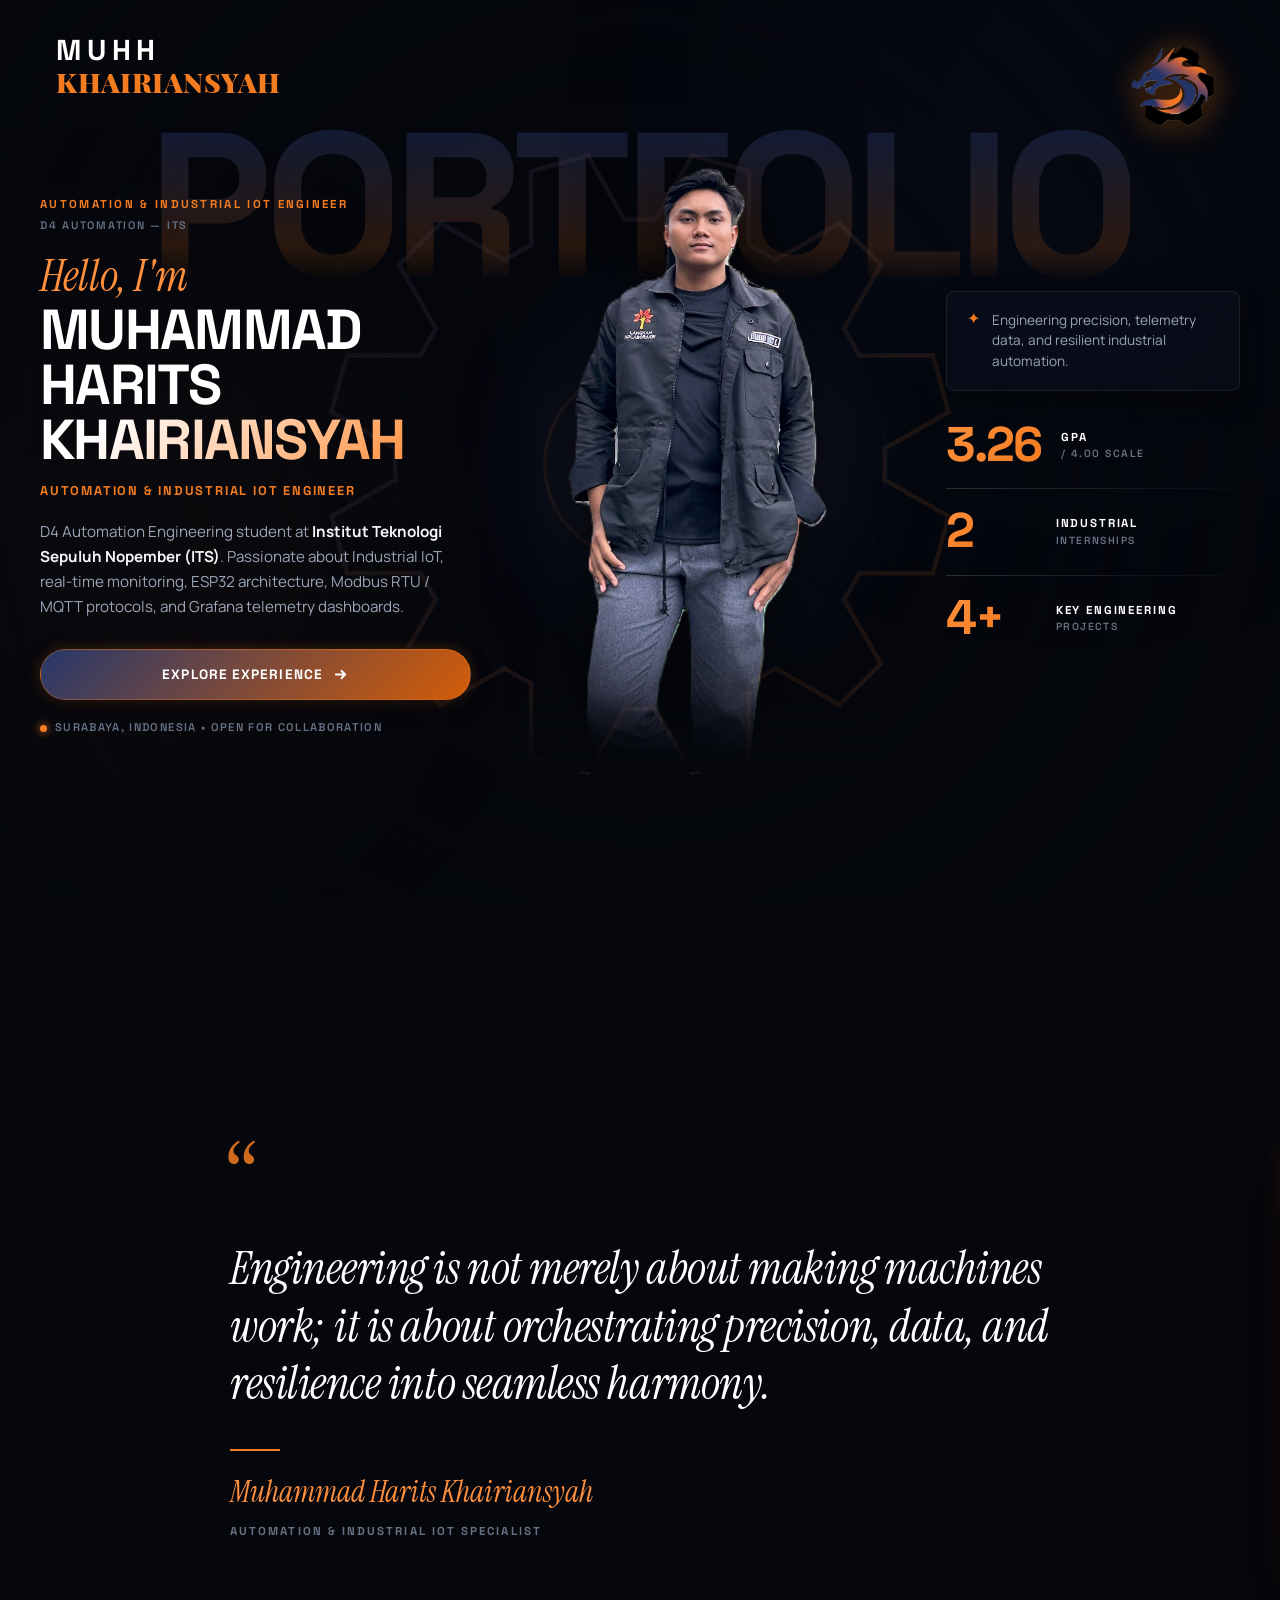
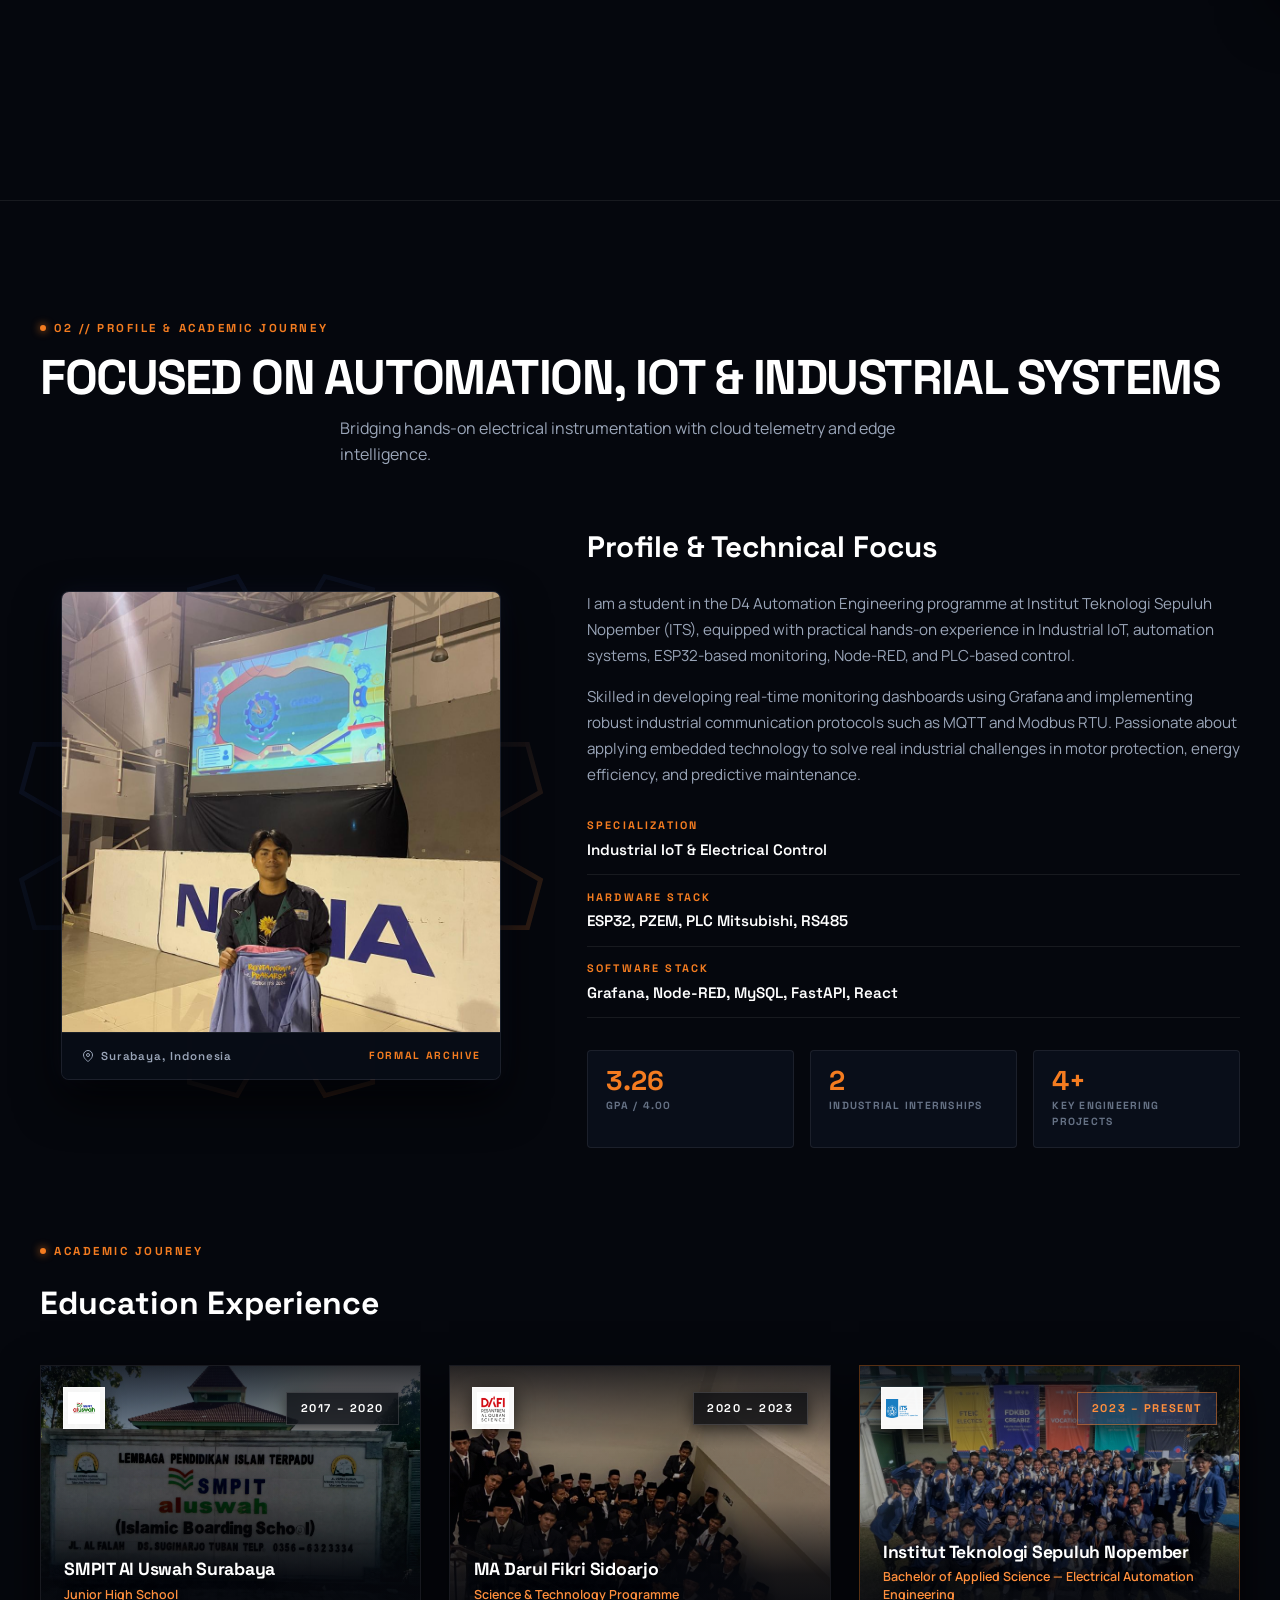
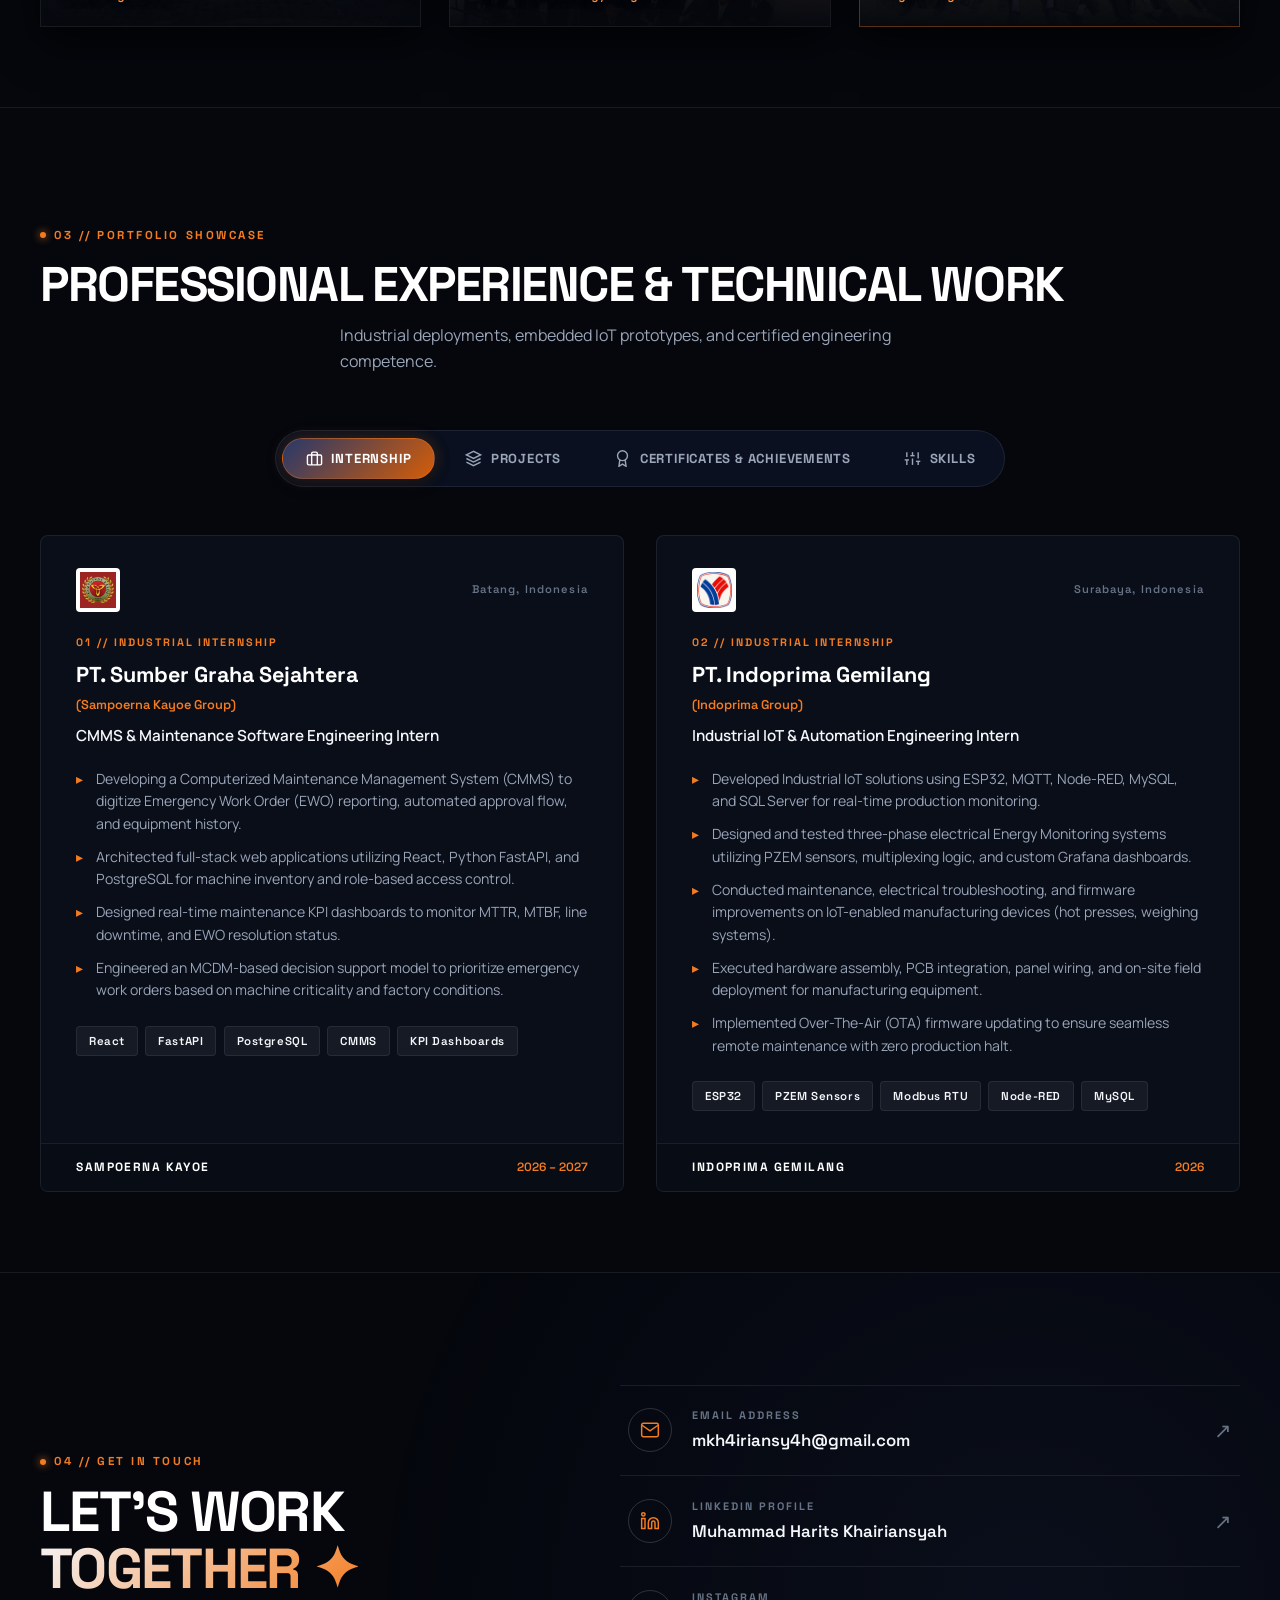
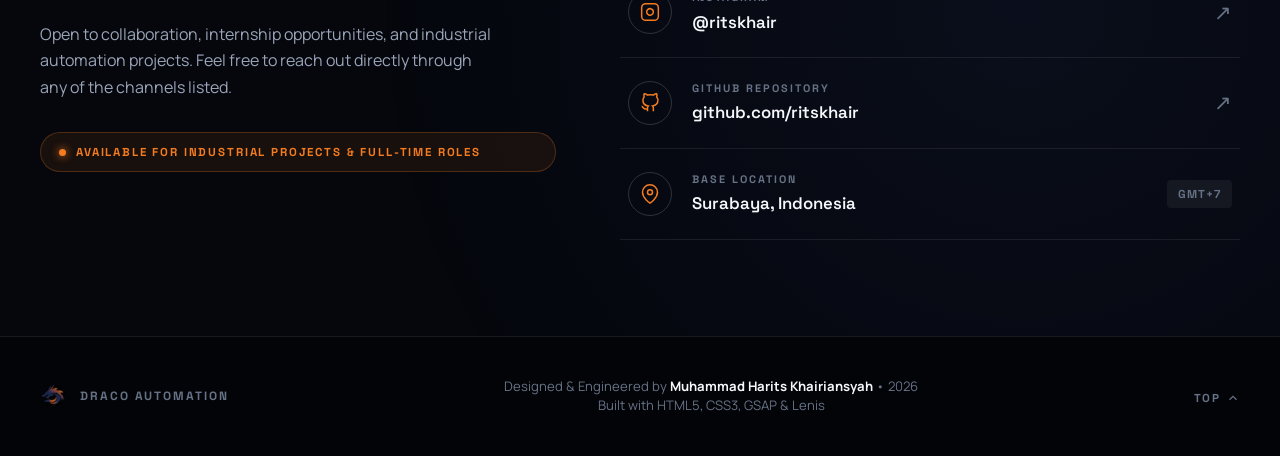
==== commit c1c859a6: "cukup rapi" ====
--- a/index.html
+++ b/index.html
@@ -15,7 +15,7 @@
   <link rel="preconnect" href="https://fonts.googleapis.com" />
   <link rel="preconnect" href="https://fonts.gstatic.com" crossorigin />
   <link
-    href="https://fonts.googleapis.com/css2?family=Instrument+Serif:ital@0;1&family=Manrope:wght@400;500;600;700;800&family=Space+Grotesk:wght@500;600;700;800&display=swap"
+    href="https://fonts.googleapis.com/css2?family=Instrument+Serif:ital@0;1&family=Manrope:wght@400;500;600;700;800&family=Playfair+Display+SC:ital,wght@0,400;0,700;0,900;1,400;1,700;1,900&family=Space+Grotesk:wght@500;600;700;800&display=swap"
     rel="stylesheet" />
   <link rel="stylesheet" href="styles.css" />
 </head>
@@ -27,24 +27,18 @@
   <div class="ambient-glow glow-bottom-left" aria-hidden="true"></div>
   <div class="vignette-overlay" aria-hidden="true"></div>
 
-  <!-- ========== FIXED EDITORIAL HEADER (CORNER STYLE ALA LANDO NORRIS) ========== -->
+  <!-- ========== FIXED EDITORIAL HEADER  ========== -->
   <header class="editorial-top-header" id="editorialHeader">
     <div class="header-brand-wrap">
-      <!-- Draco Logo Translucent Watermark behind the name -->
-      <img src="assets/images/DRACO_transparent.png" class="header-draco-watermark" alt="DRACO Watermark" aria-hidden="true" />
       <a href="#home" class="header-name-brand" aria-label="Home — Muhammad Harits Khairiansyah">
-        <span class="brand-line-1">MUH</span>
+        <span class="brand-line-1">MUHH</span>
         <span class="brand-line-2">KHAIRIANSYAH</span>
       </a>
     </div>
 
-    <!-- Minimalist Menu Toggle in top-right corner -->
+    <!-- Draco Logo Menu Button (Top Right) -->
     <button class="header-menu-btn" id="menuToggle" aria-label="Toggle navigation menu">
-      <span class="menu-label">MENU</span>
-      <span class="menu-burger" aria-hidden="true">
-        <span></span>
-        <span></span>
-      </span>
+      <img src="assets/images/DRACO_transparent.png" class="draco-menu-icon" alt="DRACO Navigation Menu" />
     </button>
   </header>
 
@@ -57,7 +51,8 @@
         <a href="#home" class="drawer-link"><span class="drawer-num">01</span><span>Home</span></a>
         <a href="#gallery" class="drawer-link"><span class="drawer-num">02</span><span>Archive Gallery</span></a>
         <a href="#about" class="drawer-link"><span class="drawer-num">03</span><span>Profile &amp; Education</span></a>
-        <a href="#experience" class="drawer-link"><span class="drawer-num">04</span><span>Experience &amp; Skills</span></a>
+        <a href="#experience" class="drawer-link"><span class="drawer-num">04</span><span>Experience &amp;
+            Skills</span></a>
         <a href="#contact" class="drawer-link"><span class="drawer-num">05</span><span>Contact Me</span></a>
       </div>
       <div class="drawer-footer-note">
@@ -82,7 +77,9 @@
               <stop offset="100%" stop-color="#F47C20" stop-opacity="0.3" />
             </linearGradient>
           </defs>
-          <path d="M 258.0,150.0 L 257.8,156.8 L 286.1,173.0 L 279.3,198.1 L 246.7,198.0 L 243.5,204.0 L 240.0,209.8 L 256.3,238.0 L 238.0,256.3 L 209.8,240.0 L 204.0,243.5 L 198.0,246.7 L 198.1,279.3 L 173.0,286.1 L 156.8,257.8 L 150.0,258.0 L 143.2,257.8 L 127.0,286.1 L 101.9,279.3 L 102.0,246.7 L 96.0,243.5 L 90.2,240.0 L 62.0,256.3 L 43.7,238.0 L 60.0,209.8 L 56.5,204.0 L 53.3,198.0 L 20.7,198.1 L 13.9,173.0 L 42.2,156.8 L 42.0,150.0 L 42.2,143.2 L 13.9,127.0 L 20.7,101.9 L 53.3,102.0 L 56.5,96.0 L 60.0,90.2 L 43.7,62.0 L 62.0,43.7 L 90.2,60.0 L 96.0,56.5 L 102.0,53.3 L 101.9,20.7 L 127.0,13.9 L 143.2,42.2 L 150.0,42.0 L 156.8,42.2 L 173.0,13.9 L 198.1,20.7 L 198.0,53.3 L 204.0,56.5 L 209.8,60.0 L 238.0,43.7 L 256.3,62.0 L 240.0,90.2 L 243.5,96.0 L 246.7,102.0 L 279.3,101.9 L 286.1,127.0 L 257.8,143.2 L 258.0,150.0 Z" stroke="url(#dracoHeroGearGrad)" stroke-width="2" />
+          <path
+            d="M 258.0,150.0 L 257.8,156.8 L 286.1,173.0 L 279.3,198.1 L 246.7,198.0 L 243.5,204.0 L 240.0,209.8 L 256.3,238.0 L 238.0,256.3 L 209.8,240.0 L 204.0,243.5 L 198.0,246.7 L 198.1,279.3 L 173.0,286.1 L 156.8,257.8 L 150.0,258.0 L 143.2,257.8 L 127.0,286.1 L 101.9,279.3 L 102.0,246.7 L 96.0,243.5 L 90.2,240.0 L 62.0,256.3 L 43.7,238.0 L 60.0,209.8 L 56.5,204.0 L 53.3,198.0 L 20.7,198.1 L 13.9,173.0 L 42.2,156.8 L 42.0,150.0 L 42.2,143.2 L 13.9,127.0 L 20.7,101.9 L 53.3,102.0 L 56.5,96.0 L 60.0,90.2 L 43.7,62.0 L 62.0,43.7 L 90.2,60.0 L 96.0,56.5 L 102.0,53.3 L 101.9,20.7 L 127.0,13.9 L 143.2,42.2 L 150.0,42.0 L 156.8,42.2 L 173.0,13.9 L 198.1,20.7 L 198.0,53.3 L 204.0,56.5 L 209.8,60.0 L 238.0,43.7 L 256.3,62.0 L 240.0,90.2 L 243.5,96.0 L 246.7,102.0 L 279.3,101.9 L 286.1,127.0 L 257.8,143.2 L 258.0,150.0 Z"
+            stroke="url(#dracoHeroGearGrad)" stroke-width="2" />
           <circle cx="150" cy="150" r="108" stroke="rgba(39, 56, 107, 0.25)" stroke-width="1" stroke-dasharray="4 4" />
           <circle cx="150" cy="150" r="42" stroke="rgba(244, 124, 32, 0.3)" stroke-width="1.5" />
         </svg>
@@ -117,7 +114,8 @@
             <a href="#experience" class="btn btn-draco-primary">
               <span>Explore Experience</span>
               <svg width="15" height="15" viewBox="0 0 16 16" fill="none">
-                <path d="M3 8h10m0 0L9 4m4 4L9 12" stroke="currentColor" stroke-width="2" stroke-linecap="round" stroke-linejoin="round" />
+                <path d="M3 8h10m0 0L9 4m4 4L9 12" stroke="currentColor" stroke-width="2" stroke-linecap="round"
+                  stroke-linejoin="round" />
               </svg>
             </a>
             <div class="hero-status-pill">
@@ -196,7 +194,8 @@
             <div class="floating-quote-container">
               <span class="floating-quote-mark" aria-hidden="true">&ldquo;</span>
               <blockquote class="floating-quote-text">
-                Engineering is not merely about making machines work; it is about orchestrating precision, data, and resilience into seamless harmony.
+                Engineering is not merely about making machines work; it is about orchestrating precision, data, and
+                resilience into seamless harmony.
               </blockquote>
               <div class="floating-quote-author">
                 <div class="floating-author-line" aria-hidden="true"></div>
@@ -206,78 +205,172 @@
             </div>
           </div>
 
-          <!-- ASYMMETRICAL SCATTERED PHOTO CARDS (SQUARE 1:1, RANDOM SIZES, WIDE GAPS) -->
-          <!-- Foto 1: Copy of DSC02478.JPG (Large Hero) -->
-          <figure class="gallery-photo photo-size-l photo-valign-center" data-speed="1.0">
-            <div class="gallery-photo-caption">AUTOMATION FIELDWORK, 2026</div>
-            <div class="gallery-photo-wrap">
-              <img src="assets/images/scroll/Copy of DSC02478.JPG" alt="Automation Fieldwork" loading="lazy" />
-            </div>
-          </figure>
-
-          <!-- Foto 2: IMG-20240721-WA0023.jpg (Medium, Top) -->
-          <figure class="gallery-photo photo-size-m photo-valign-top" data-speed="0.88">
-            <div class="gallery-photo-caption">ITS SURABAYA, 2024</div>
-            <div class="gallery-photo-wrap">
-              <img src="assets/images/scroll/IMG-20240721-WA0023.jpg" alt="ITS Surabaya Campus Life" loading="lazy" />
-            </div>
-          </figure>
-
-          <!-- Foto 3: IMG-20250227-WA0015.jpg (Small, Bottom) -->
-          <figure class="gallery-photo photo-size-s photo-valign-bottom" data-speed="1.15">
-            <div class="gallery-photo-caption">AUTOMATION LAB, 2025</div>
-            <div class="gallery-photo-wrap">
-              <img src="assets/images/scroll/IMG-20250227-WA0015.jpg" alt="Automation Lab Session" loading="lazy" />
-            </div>
-          </figure>
-
-          <!-- Foto 4: Copy of DSC02626.JPG (Medium, Center) -->
-          <figure class="gallery-photo photo-size-m photo-valign-center" data-speed="0.95">
-            <div class="gallery-photo-caption">SYSTEM COMMISSIONING, 2026</div>
-            <div class="gallery-photo-wrap">
-              <img src="assets/images/scroll/Copy of DSC02626.JPG" alt="System Commissioning" loading="lazy" />
-            </div>
-          </figure>
-
-          <!-- Foto 5: IMG-20250301-WA0004.jpg (Large Hero, Top) -->
-          <figure class="gallery-photo photo-size-l photo-valign-top" data-speed="1.02">
-            <div class="gallery-photo-caption">INDUSTRIAL DEPLOYMENT, 2025</div>
-            <div class="gallery-photo-wrap">
-              <img src="assets/images/scroll/IMG-20250301-WA0004.jpg" alt="Industrial Deployment" loading="lazy" />
-            </div>
-          </figure>
-
-          <!-- Foto 6: IMG-20260118-WA0025.jpg (Small, Bottom) -->
-          <figure class="gallery-photo photo-size-s photo-valign-bottom" data-speed="1.1">
-            <div class="gallery-photo-caption">ELECTRICAL WORKSHOP, 2026</div>
-            <div class="gallery-photo-wrap">
-              <img src="assets/images/scroll/IMG-20260118-WA0025.jpg" alt="Electrical Workshop" loading="lazy" />
-            </div>
-          </figure>
-
-          <!-- Foto 7: IMG_5080.JPG (Large Hero, Center) -->
-          <figure class="gallery-photo photo-size-l photo-valign-center" data-speed="1.0">
-            <div class="gallery-photo-caption">FACTORY FLOOR, 2025</div>
-            <div class="gallery-photo-wrap">
-              <img src="assets/images/scroll/IMG_5080.JPG" alt="Factory Floor Operation" loading="lazy" />
-            </div>
-          </figure>
-
-          <!-- Foto 8: IMG-20250308-WA0036.jpg (Medium, Top) -->
-          <figure class="gallery-photo photo-size-m photo-valign-top" data-speed="0.88">
-            <div class="gallery-photo-caption">PROJECT ASSEMBLY, 2025</div>
-            <div class="gallery-photo-wrap">
-              <img src="assets/images/scroll/IMG-20250308-WA0036.jpg" alt="Hardware Project Assembly" loading="lazy" />
-            </div>
-          </figure>
-
-          <!-- Foto 9: Foto tim.jpg (Medium, Bottom) -->
-          <figure class="gallery-photo photo-size-m photo-valign-bottom" data-speed="1.05">
-            <div class="gallery-photo-caption">TEAM COLLABORATION, 2025</div>
-            <div class="gallery-photo-wrap">
-              <img src="assets/images/Foto tim.jpg" alt="Engineering Team Collaboration" loading="lazy" />
-            </div>
-          </figure>
+          <!-- ========================================================
+               ASYMMETRICAL SCATTERED PHOTO CLUSTERS (EDITORIAL ALA LANDO NORRIS)
+               Aturan: 1 Foto Utama Besar (tanpa angka) dikelilingi foto pendamping sedang/kecil
+               ======================================================== -->
+
+          <!-- KLUSTER 1: BEM -->
+          <div class="gallery-cluster cluster--bem">
+            <figure class="gallery-photo photo-size-l photo-valign-center photo-hero" data-speed="1.0">
+              <div class="gallery-photo-caption">BEM KABINET, 2024</div>
+              <div class="gallery-photo-wrap">
+                <img src="assets/images/scroll/bem.jpg" alt="BEM Kabinet ITS" loading="lazy" />
+              </div>
+            </figure>
+
+            <figure class="gallery-photo photo-size-m photo-valign-top" data-speed="0.88">
+              <div class="gallery-photo-caption">EXECUTIVE FORUM 01, 2024</div>
+              <div class="gallery-photo-wrap">
+                <img src="assets/images/scroll/bem1.jpg" alt="BEM Executive Forum" loading="lazy" />
+              </div>
+            </figure>
+
+            <figure class="gallery-photo photo-size-s photo-valign-bottom" data-speed="1.15">
+              <div class="gallery-photo-caption">STUDENT LEADERSHIP 02, 2024</div>
+              <div class="gallery-photo-wrap">
+                <img src="assets/images/scroll/bem2.jpg" alt="Student Leadership Session" loading="lazy" />
+              </div>
+            </figure>
+          </div>
+
+          <!-- KLUSTER 2: BROMO EXPEDITION -->
+          <div class="gallery-cluster cluster--bromo">
+            <figure class="gallery-photo photo-size-l photo-valign-center photo-hero" data-speed="1.0">
+              <div class="gallery-photo-caption">BROMO EXPEDITION, 2024</div>
+              <div class="gallery-photo-wrap">
+                <img src="assets/images/scroll/bromo.jpg" alt="Mount Bromo Expedition" loading="lazy" />
+              </div>
+            </figure>
+
+            <figure class="gallery-photo photo-size-m photo-valign-bottom" data-speed="0.92">
+              <div class="gallery-photo-caption">VOLCANIC RIDGE 01, 2024</div>
+              <div class="gallery-photo-wrap">
+                <img src="assets/images/scroll/bromo1.JPG" alt="Bromo Volcanic Ridge" loading="lazy" />
+              </div>
+            </figure>
+
+            <figure class="gallery-photo photo-size-m photo-valign-top" data-speed="0.86">
+              <div class="gallery-photo-caption">HIGH ALTITUDE 02, 2024</div>
+              <div class="gallery-photo-wrap">
+                <img src="assets/images/scroll/bromo2.JPG" alt="High Altitude Caldera" loading="lazy" />
+              </div>
+            </figure>
+
+            <figure class="gallery-photo photo-size-s photo-valign-bottom" data-speed="1.18">
+              <div class="gallery-photo-caption">CALDERA TRAIL 03, 2024</div>
+              <div class="gallery-photo-wrap">
+                <img src="assets/images/scroll/bromo3.jpg" alt="Caldera Trail Expedition" loading="lazy" />
+              </div>
+            </figure>
+          </div>
+
+          <!-- KLUSTER 3: DCAMPEX EXHIBITION -->
+          <div class="gallery-cluster cluster--dcampex">
+            <figure class="gallery-photo photo-size-l photo-valign-center photo-hero" data-speed="1.0">
+              <div class="gallery-photo-caption">DCAMPEX EXHIBITION, 2025</div>
+              <div class="gallery-photo-wrap">
+                <img src="assets/images/scroll/dcampex.JPG" alt="Dcampex Project Exhibition" loading="lazy" />
+              </div>
+            </figure>
+
+            <figure class="gallery-photo photo-size-m photo-valign-top" data-speed="0.9">
+              <div class="gallery-photo-caption">HARDWARE SHOWCASE 01, 2025</div>
+              <div class="gallery-photo-wrap">
+                <img src="assets/images/scroll/dcampex1.jpg" alt="Dcampex Hardware Showcase" loading="lazy" />
+              </div>
+            </figure>
+
+            <figure class="gallery-photo photo-size-s photo-valign-bottom" data-speed="1.12">
+              <div class="gallery-photo-caption">PROJECT DEMO 02, 2025</div>
+              <div class="gallery-photo-wrap">
+                <img src="assets/images/scroll/dcampex2.jpg" alt="Project Live Demo" loading="lazy" />
+              </div>
+            </figure>
+          </div>
+
+          <!-- KLUSTER 4: GERIGI ITS -->
+          <div class="gallery-cluster cluster--gerigi">
+            <figure class="gallery-photo photo-size-l photo-valign-center photo-hero" data-speed="1.0">
+              <div class="gallery-photo-caption">GERIGI ITS, 2023</div>
+              <div class="gallery-photo-wrap">
+                <img src="assets/images/scroll/gerigi.jpg" alt="Gerigi ITS Orientation" loading="lazy" />
+              </div>
+            </figure>
+
+            <figure class="gallery-photo photo-size-m photo-valign-top" data-speed="0.88">
+              <div class="gallery-photo-caption">CAMPUS CEREMONY 01, 2023</div>
+              <div class="gallery-photo-wrap">
+                <img src="assets/images/scroll/gerigi1.jpg" alt="Gerigi Campus Ceremony" loading="lazy" />
+              </div>
+            </figure>
+
+            <figure class="gallery-photo photo-size-s photo-valign-bottom" data-speed="1.16">
+              <div class="gallery-photo-caption">COHORT ASSEMBLY 02, 2023</div>
+              <div class="gallery-photo-wrap">
+                <img src="assets/images/scroll/gerigi2.jpg" alt="Cohort Assembly" loading="lazy" />
+              </div>
+            </figure>
+          </div>
+
+          <!-- KLUSTER 5: SPORTS & ATHLETICS -->
+          <div class="gallery-cluster cluster--sport">
+            <figure class="gallery-photo photo-size-l photo-valign-center photo-hero" data-speed="1.0">
+              <div class="gallery-photo-caption">SPORTS &amp; ATHLETICS, 2025</div>
+              <div class="gallery-photo-wrap">
+                <img src="assets/images/scroll/sport.JPG" alt="Sports & Athletics Field" loading="lazy" />
+              </div>
+            </figure>
+
+            <figure class="gallery-photo photo-size-m photo-valign-top" data-speed="0.94">
+              <div class="gallery-photo-caption">CHAMPIONSHIP MATCH 01, 2025</div>
+              <div class="gallery-photo-wrap">
+                <img src="assets/images/scroll/sport1.JPG" alt="Championship Match Session" loading="lazy" />
+              </div>
+            </figure>
+
+            <figure class="gallery-photo photo-size-s photo-valign-bottom" data-speed="1.14">
+              <div class="gallery-photo-caption">ATHLETIC TRAINING 02, 2025</div>
+              <div class="gallery-photo-wrap">
+                <img src="assets/images/scroll/sport2.JPG" alt="Athletic Training Session" loading="lazy" />
+              </div>
+            </figure>
+          </div>
+
+          <!-- KLUSTER 6: PT INDOPRIMA GEMILANG -->
+          <div class="gallery-cluster cluster--ipg">
+            <figure class="gallery-photo photo-size-l photo-valign-center photo-hero" data-speed="1.0">
+              <div class="gallery-photo-caption">PT INDOPRIMA GEMILANG, 2026</div>
+              <div class="gallery-photo-wrap">
+                <img src="assets/images/scroll/ipg.jpg" alt="PT Indoprima Gemilang Industrial Deployment"
+                  loading="lazy" />
+              </div>
+            </figure>
+          </div>
+
+          <!-- KLUSTER 7: CAMPUS ARCHIVE -->
+          <div class="gallery-cluster cluster--archive">
+            <figure class="gallery-photo photo-size-l photo-valign-center photo-hero" data-speed="1.0">
+              <div class="gallery-photo-caption">CAMPUS ARCHIVE, 2024</div>
+              <div class="gallery-photo-wrap">
+                <img src="assets/images/scroll/last (1).jpg" alt="Campus Archive" loading="lazy" />
+              </div>
+            </figure>
+
+            <figure class="gallery-photo photo-size-m photo-valign-top" data-speed="0.9">
+              <div class="gallery-photo-caption">CAMPUS ARCHIVE 01, 2024</div>
+              <div class="gallery-photo-wrap">
+                <img src="assets/images/scroll/last (2).jpg" alt="Campus Archive 01" loading="lazy" />
+              </div>
+            </figure>
+
+            <figure class="gallery-photo photo-size-s photo-valign-bottom" data-speed="1.15">
+              <div class="gallery-photo-caption">CAMPUS ARCHIVE 02, 2024</div>
+              <div class="gallery-photo-wrap">
+                <img src="assets/images/scroll/last (3).jpg" alt="Campus Archive 02" loading="lazy" />
+              </div>
+            </figure>
+          </div>
 
           <!-- Spacious End Spacer -->
           <div class="gallery-end-spacer" aria-hidden="true"></div>
@@ -294,7 +387,8 @@
         <div class="section-header-editorial text-center">
           <span class="section-tag-draco">02 // PROFILE &amp; ACADEMIC JOURNEY</span>
           <h2 class="section-heading-large">Focused on Automation, IoT &amp; Industrial Systems</h2>
-          <p class="section-subtitle-muted">Bridging hands-on electrical instrumentation with cloud telemetry and edge intelligence.</p>
+          <p class="section-subtitle-muted">Bridging hands-on electrical instrumentation with cloud telemetry and edge
+            intelligence.</p>
         </div>
 
         <!-- Upper Block: Formal Portrait & Biography / Specs -->
@@ -312,14 +406,19 @@
                       <stop offset="100%" stop-color="#F47C20" stop-opacity="0.8" />
                     </linearGradient>
                   </defs>
-                  <path d="M 258.0,150.0 L 257.8,156.8 L 286.1,173.0 L 279.3,198.1 L 246.7,198.0 L 243.5,204.0 L 240.0,209.8 L 256.3,238.0 L 238.0,256.3 L 209.8,240.0 L 204.0,243.5 L 198.0,246.7 L 198.1,279.3 L 173.0,286.1 L 156.8,257.8 L 150.0,258.0 L 143.2,257.8 L 127.0,286.1 L 101.9,279.3 L 102.0,246.7 L 96.0,243.5 L 90.2,240.0 L 62.0,256.3 L 43.7,238.0 L 60.0,209.8 L 56.5,204.0 L 53.3,198.0 L 20.7,198.1 L 13.9,173.0 L 42.2,156.8 L 42.0,150.0 L 42.2,143.2 L 13.9,127.0 L 20.7,101.9 L 53.3,102.0 L 56.5,96.0 L 60.0,90.2 L 43.7,62.0 L 62.0,43.7 L 90.2,60.0 L 96.0,56.5 L 102.0,53.3 L 101.9,20.7 L 127.0,13.9 L 143.2,42.2 L 150.0,42.0 L 156.8,42.2 L 173.0,13.9 L 198.1,20.7 L 198.0,53.3 L 204.0,56.5 L 209.8,60.0 L 238.0,43.7 L 256.3,62.0 L 240.0,90.2 L 243.5,96.0 L 246.7,102.0 L 279.3,101.9 L 286.1,127.0 L 257.8,143.2 L 258.0,150.0 Z" stroke="url(#dracoPanelGearGrad)" stroke-width="2.5" />
-                  <circle cx="150" cy="150" r="108" stroke="rgba(39, 56, 107, 0.35)" stroke-width="1" stroke-dasharray="4 4" />
+                  <path
+                    d="M 258.0,150.0 L 257.8,156.8 L 286.1,173.0 L 279.3,198.1 L 246.7,198.0 L 243.5,204.0 L 240.0,209.8 L 256.3,238.0 L 238.0,256.3 L 209.8,240.0 L 204.0,243.5 L 198.0,246.7 L 198.1,279.3 L 173.0,286.1 L 156.8,257.8 L 150.0,258.0 L 143.2,257.8 L 127.0,286.1 L 101.9,279.3 L 102.0,246.7 L 96.0,243.5 L 90.2,240.0 L 62.0,256.3 L 43.7,238.0 L 60.0,209.8 L 56.5,204.0 L 53.3,198.0 L 20.7,198.1 L 13.9,173.0 L 42.2,156.8 L 42.0,150.0 L 42.2,143.2 L 13.9,127.0 L 20.7,101.9 L 53.3,102.0 L 56.5,96.0 L 60.0,90.2 L 43.7,62.0 L 62.0,43.7 L 90.2,60.0 L 96.0,56.5 L 102.0,53.3 L 101.9,20.7 L 127.0,13.9 L 143.2,42.2 L 150.0,42.0 L 156.8,42.2 L 173.0,13.9 L 198.1,20.7 L 198.0,53.3 L 204.0,56.5 L 209.8,60.0 L 238.0,43.7 L 256.3,62.0 L 240.0,90.2 L 243.5,96.0 L 246.7,102.0 L 279.3,101.9 L 286.1,127.0 L 257.8,143.2 L 258.0,150.0 Z"
+                    stroke="url(#dracoPanelGearGrad)" stroke-width="2.5" />
+                  <circle cx="150" cy="150" r="108" stroke="rgba(39, 56, 107, 0.35)" stroke-width="1"
+                    stroke-dasharray="4 4" />
                   <circle cx="150" cy="150" r="92" stroke="rgba(244, 124, 32, 0.35)" stroke-width="1" />
-                  <circle cx="150" cy="150" r="42" fill="rgba(5, 7, 13, 0.85)" stroke="url(#dracoPanelGearGrad)" stroke-width="2" />
+                  <circle cx="150" cy="150" r="42" fill="rgba(5, 7, 13, 0.85)" stroke="url(#dracoPanelGearGrad)"
+                    stroke-width="2" />
                 </svg>
               </div>
               <div class="portrait-frame">
-                <img src="assets/images/FOTOku.jpg" alt="Muhammad Harits Khairiansyah Formal Portrait" class="portrait-photo-img" />
+                <img src="assets/images/FOTOku.jpg" alt="Muhammad Harits Khairiansyah Formal Portrait"
+                  class="portrait-photo-img" />
                 <div class="portrait-card-footer">
                   <span class="photo-loc-badge">
                     <svg width="12" height="12" viewBox="0 0 24 24" fill="none" stroke="currentColor" stroke-width="2">
@@ -394,71 +493,80 @@
 
           <div class="editorial-edu-cards-row">
             <!-- Edu 1: SMPIT Al Uswah -->
-            <div class="edu-editorial-card">
-              <div class="edu-card-bg-wrap">
-                <img src="assets/images/fotosmp.jpg" alt="SMPIT Al Uswah Surabaya" class="edu-bg-img" loading="lazy" />
-                <div class="edu-card-overlay"></div>
-              </div>
-              <div class="edu-card-content">
-                <div class="edu-card-top">
-                  <img src="assets/images/aluswah.jpg" alt="Logo SMPIT Al Uswah" class="edu-logo-badge" />
-                  <span class="edu-level-pill">Junior High School</span>
-                </div>
-                <h4 class="edu-card-title">SMPIT Al Uswah Surabaya</h4>
-                <p class="edu-card-desc">
-                  Academic foundation in science, mathematics, character building, and analytical problem-solving skills.
-                </p>
-                <div class="edu-card-footer">
-                  <span class="edu-footer-school">SMPIT AL USWAH</span>
-                  <span class="edu-footer-years">2017 – 2020</span>
-                </div>
+            <div class="edu-float-card">
+              <div class="edu-card-media">
+                <img src="assets/images/fotosmp.jpg" alt="SMPIT Al Uswah Surabaya" class="edu-card-img"
+                  loading="lazy" />
+                <div class="edu-card-gradient" aria-hidden="true"></div>
+                <div class="edu-shimmer-sweep" aria-hidden="true"></div>
+                <div class="edu-corner-glow glow-tr" aria-hidden="true"></div>
+                <div class="edu-corner-glow glow-bl" aria-hidden="true"></div>
+              </div>
+
+              <!-- Overlaid Header: Logo at top-left, Year at top-right -->
+              <div class="edu-card-header-overlay">
+                <div class="edu-logo-tile">
+                  <img src="assets/images/aluswah.jpg" alt="Logo SMPIT Al Uswah" class="edu-school-logo" />
+                </div>
+                <span class="edu-year-badge">2017 – 2020</span>
+              </div>
+
+              <!-- Overlaid Bottom: School Name and Jurusan -->
+              <div class="edu-card-bottom-overlay">
+                <h4 class="edu-school-name">SMPIT Al Uswah Surabaya</h4>
+                <p class="edu-school-major">Junior High School</p>
               </div>
             </div>
 
             <!-- Edu 2: MA Darul Fikri -->
-            <div class="edu-editorial-card">
-              <div class="edu-card-bg-wrap">
-                <img src="assets/images/fotosma.jpg" alt="MA Darul Fikri Sidoarjo" class="edu-bg-img" loading="lazy" />
-                <div class="edu-card-overlay"></div>
-              </div>
-              <div class="edu-card-content">
-                <div class="edu-card-top">
-                  <img src="assets/images/Dafi.png" alt="Logo MA Darul Fikri" class="edu-logo-badge" />
-                  <span class="edu-level-pill">Senior High School</span>
-                </div>
-                <h4 class="edu-card-title">MA Darul Fikri Sidoarjo</h4>
-                <p class="edu-card-sub">Science &amp; Technology Programme</p>
-                <p class="edu-card-desc">
-                  Advanced study in exact sciences, computer logic, analytical thinking, and organizational leadership.
-                </p>
-                <div class="edu-card-footer">
-                  <span class="edu-footer-school">MA DARUL FIKRI</span>
-                  <span class="edu-footer-years">2020 – 2023</span>
-                </div>
+            <div class="edu-float-card">
+              <div class="edu-card-media">
+                <img src="assets/images/fotosma.jpg" alt="MA Darul Fikri Sidoarjo" class="edu-card-img"
+                  loading="lazy" />
+                <div class="edu-card-gradient" aria-hidden="true"></div>
+                <div class="edu-shimmer-sweep" aria-hidden="true"></div>
+                <div class="edu-corner-glow glow-tr" aria-hidden="true"></div>
+                <div class="edu-corner-glow glow-bl" aria-hidden="true"></div>
+              </div>
+
+              <!-- Overlaid Header: Logo at top-left, Year at top-right -->
+              <div class="edu-card-header-overlay">
+                <div class="edu-logo-tile">
+                  <img src="assets/images/Dafi.png" alt="Logo MA Darul Fikri" class="edu-school-logo" />
+                </div>
+                <span class="edu-year-badge">2020 – 2023</span>
+              </div>
+
+              <!-- Overlaid Bottom: School Name and Jurusan -->
+              <div class="edu-card-bottom-overlay">
+                <h4 class="edu-school-name">MA Darul Fikri Sidoarjo</h4>
+                <p class="edu-school-major">Science &amp; Technology Programme</p>
               </div>
             </div>
 
             <!-- Edu 3: ITS Surabaya -->
-            <div class="edu-editorial-card edu-card-highlighted">
-              <div class="edu-card-bg-wrap">
-                <img src="assets/images/fotokuliah.jpg" alt="Institut Teknologi Sepuluh Nopember" class="edu-bg-img" loading="lazy" />
-                <div class="edu-card-overlay"></div>
-              </div>
-              <div class="edu-card-content">
-                <div class="edu-card-top">
-                  <img src="assets/images/ITS.png" alt="Logo ITS Surabaya" class="edu-logo-badge" />
-                  <span class="edu-level-pill pill-orange">Higher Education</span>
-                </div>
-                <h4 class="edu-card-title">Institut Teknologi Sepuluh Nopember</h4>
-                <p class="edu-card-sub">Bachelor of Applied Science — Electrical Automation Engineering</p>
-                <div class="edu-gpa-badge">GPA: <strong>3.26</strong> / 4.00</div>
-                <p class="edu-card-desc">
-                  Specialized in Industrial Automation, PLC programming, SCADA, Industrial IoT architecture, and electrical instrumentation.
-                </p>
-                <div class="edu-card-footer">
-                  <span class="edu-footer-school">ITS SURABAYA</span>
-                  <span class="edu-footer-years">2023 – Present</span>
-                </div>
+            <div class="edu-float-card edu-card-featured">
+              <div class="edu-card-media">
+                <img src="assets/images/fotokuliah.jpg" alt="Institut Teknologi Sepuluh Nopember" class="edu-card-img"
+                  loading="lazy" />
+                <div class="edu-card-gradient" aria-hidden="true"></div>
+                <div class="edu-shimmer-sweep" aria-hidden="true"></div>
+                <div class="edu-corner-glow glow-tr" aria-hidden="true"></div>
+                <div class="edu-corner-glow glow-bl" aria-hidden="true"></div>
+              </div>
+
+              <!-- Overlaid Header: Logo at top-left, Year at top-right -->
+              <div class="edu-card-header-overlay">
+                <div class="edu-logo-tile">
+                  <img src="assets/images/ITS.png" alt="Logo ITS Surabaya" class="edu-school-logo" />
+                </div>
+                <span class="edu-year-badge badge-active">2023 – Present</span>
+              </div>
+
+              <!-- Overlaid Bottom: School Name and Jurusan -->
+              <div class="edu-card-bottom-overlay">
+                <h4 class="edu-school-name">Institut Teknologi Sepuluh Nopember</h4>
+                <p class="edu-school-major">Bachelor of Applied Science — Electrical Automation Engineering</p>
               </div>
             </div>
           </div>
@@ -473,7 +581,8 @@
         <div class="section-header-editorial text-center">
           <span class="section-tag-draco">03 // PORTFOLIO SHOWCASE</span>
           <h2 class="section-heading-large">Professional Experience &amp; Technical Work</h2>
-          <p class="section-subtitle-muted">Industrial deployments, embedded IoT prototypes, and certified engineering competence.</p>
+          <p class="section-subtitle-muted">Industrial deployments, embedded IoT prototypes, and certified engineering
+            competence.</p>
         </div>
 
         <!-- 4 Tab Buttons -->
@@ -539,10 +648,14 @@
                   <p class="internship-unit">(Sampoerna Kayoe Group)</p>
                   <p class="internship-role-title">CMMS &amp; Maintenance Software Engineering Intern</p>
                   <ul class="internship-bullets">
-                    <li>Developing a Computerized Maintenance Management System (CMMS) to digitize Emergency Work Order (EWO) reporting, automated approval flow, and equipment history.</li>
-                    <li>Architected full-stack web applications utilizing React, Python FastAPI, and PostgreSQL for machine inventory and role-based access control.</li>
-                    <li>Designed real-time maintenance KPI dashboards to monitor MTTR, MTBF, line downtime, and EWO resolution status.</li>
-                    <li>Engineered an MCDM-based decision support model to prioritize emergency work orders based on machine criticality and factory conditions.</li>
+                    <li>Developing a Computerized Maintenance Management System (CMMS) to digitize Emergency Work Order
+                      (EWO) reporting, automated approval flow, and equipment history.</li>
+                    <li>Architected full-stack web applications utilizing React, Python FastAPI, and PostgreSQL for
+                      machine inventory and role-based access control.</li>
+                    <li>Designed real-time maintenance KPI dashboards to monitor MTTR, MTBF, line downtime, and EWO
+                      resolution status.</li>
+                    <li>Engineered an MCDM-based decision support model to prioritize emergency work orders based on
+                      machine criticality and factory conditions.</li>
                   </ul>
                   <div class="card-tech-chips">
                     <span>React</span>
@@ -563,7 +676,8 @@
                 <div class="card-inner">
                   <div class="internship-header-row">
                     <div class="company-logo-container">
-                      <img src="assets/images/logo_indoprima.png" alt="PT Indoprima Gemilang Logo" class="company-logo" />
+                      <img src="assets/images/logo_indoprima.png" alt="PT Indoprima Gemilang Logo"
+                        class="company-logo" />
                     </div>
                     <span class="internship-badge-loc">Surabaya, Indonesia</span>
                   </div>
@@ -572,11 +686,16 @@
                   <p class="internship-unit">(Indoprima Group)</p>
                   <p class="internship-role-title">Industrial IoT &amp; Automation Engineering Intern</p>
                   <ul class="internship-bullets">
-                    <li>Developed Industrial IoT solutions using ESP32, MQTT, Node-RED, MySQL, and SQL Server for real-time production monitoring.</li>
-                    <li>Designed and tested three-phase electrical Energy Monitoring systems utilizing PZEM sensors, multiplexing logic, and custom Grafana dashboards.</li>
-                    <li>Conducted maintenance, electrical troubleshooting, and firmware improvements on IoT-enabled manufacturing devices (hot presses, weighing systems).</li>
-                    <li>Executed hardware assembly, PCB integration, panel wiring, and on-site field deployment for manufacturing equipment.</li>
-                    <li>Implemented Over-The-Air (OTA) firmware updating to ensure seamless remote maintenance with zero production halt.</li>
+                    <li>Developed Industrial IoT solutions using ESP32, MQTT, Node-RED, MySQL, and SQL Server for
+                      real-time production monitoring.</li>
+                    <li>Designed and tested three-phase electrical Energy Monitoring systems utilizing PZEM sensors,
+                      multiplexing logic, and custom Grafana dashboards.</li>
+                    <li>Conducted maintenance, electrical troubleshooting, and firmware improvements on IoT-enabled
+                      manufacturing devices (hot presses, weighing systems).</li>
+                    <li>Executed hardware assembly, PCB integration, panel wiring, and on-site field deployment for
+                      manufacturing equipment.</li>
+                    <li>Implemented Over-The-Air (OTA) firmware updating to ensure seamless remote maintenance with zero
+                      production halt.</li>
                   </ul>
                   <div class="card-tech-chips">
                     <span>ESP32</span>
@@ -604,7 +723,8 @@
                 <div class="project-media-wrap lightbox-trigger" data-img="assets/images/pencacahsampah.jpg"
                   data-title="Plastic Waste Shredder Automation &amp; Monitoring System"
                   data-desc="Automated plastic shredder with real-time motor protection, anti-jamming mechanism, and Grafana monitoring.">
-                  <img src="assets/images/pencacahsampah.jpg" alt="Plastic Waste Shredder Automation" class="project-thumb" loading="lazy" />
+                  <img src="assets/images/pencacahsampah.jpg" alt="Plastic Waste Shredder Automation"
+                    class="project-thumb" loading="lazy" />
                   <div class="zoom-badge">
                     <svg width="18" height="18" viewBox="0 0 24 24" fill="none" stroke="currentColor" stroke-width="2">
                       <path d="M15 3h6v6m0-6L10 14M9 21H3v-6m0 6l11-11" />
@@ -619,7 +739,8 @@
                   <h3 class="project-title">Plastic Waste Shredder Automation &amp; Monitoring System</h3>
                   <p class="project-desc">
                     Developed an automated plastic bottle shredder equipped with a real-time monitoring and electrical
-                    protection system. Integrates ESP32 with Modbus RTU communication, sensor fusion (current, temperature, weight), and automated reverse rotation anti-jamming logic.
+                    protection system. Integrates ESP32 with Modbus RTU communication, sensor fusion (current,
+                    temperature, weight), and automated reverse rotation anti-jamming logic.
                   </p>
                   <div class="project-tags">
                     <span>ESP32</span>
@@ -636,7 +757,8 @@
                 <div class="project-media-wrap lightbox-trigger" data-img="assets/images/3phasemonitoring.jpg"
                   data-title="Three-Phase Energy Monitoring System"
                   data-desc="Industrial electrical distribution monitoring system measuring real-time 3-phase voltage, current, and energy consumption.">
-                  <img src="assets/images/3phasemonitoring.jpg" alt="Three-Phase Energy Monitoring System" class="project-thumb" loading="lazy" />
+                  <img src="assets/images/3phasemonitoring.jpg" alt="Three-Phase Energy Monitoring System"
+                    class="project-thumb" loading="lazy" />
                   <div class="zoom-badge">
                     <svg width="18" height="18" viewBox="0 0 24 24" fill="none" stroke="currentColor" stroke-width="2">
                       <path d="M15 3h6v6m0-6L10 14M9 21H3v-6m0 6l11-11" />
@@ -650,8 +772,10 @@
                   </div>
                   <h3 class="project-title">Three-Phase Energy Monitoring System</h3>
                   <p class="project-desc">
-                    Designed and deployed a 3-phase power monitoring panel utilizing PZEM-004T sensors and CD74HC4067 multiplexer.
-                    Measures real-time voltage, current, power factor, frequency, and cumulative energy consumption with automated data logging via Node-RED to MySQL.
+                    Designed and deployed a 3-phase power monitoring panel utilizing PZEM-004T sensors and CD74HC4067
+                    multiplexer.
+                    Measures real-time voltage, current, power factor, frequency, and cumulative energy consumption with
+                    automated data logging via Node-RED to MySQL.
                   </p>
                   <div class="project-tags">
                     <span>ESP32</span>
@@ -670,7 +794,8 @@
                   data-title="IoT Access Security System &amp; Automated Reporting"
                   data-desc="Digital verification access control system for spare parts inventory using GM66 barcode/RFID and non-blocking finite state machine.">
                   <div class="cyber-placeholder">
-                    <svg width="48" height="48" viewBox="0 0 24 24" fill="none" stroke="currentColor" stroke-width="1.5">
+                    <svg width="48" height="48" viewBox="0 0 24 24" fill="none" stroke="currentColor"
+                      stroke-width="1.5">
                       <rect x="3" y="11" width="18" height="11" rx="2" ry="2" />
                       <path d="M7 11V7a5 5 0 0110 0v4" />
                     </svg>
@@ -685,7 +810,8 @@
                   <h3 class="project-title">IoT Access Security System &amp; Automated Reporting</h3>
                   <p class="project-desc">
                     Designed an automated digital door verification system to secure spare parts storage.
-                    Uses GM66 scanning module with ESP32 transmitting via MQTT to Node-RED for database authorization, non-blocking finite state machine (FSM) control, and automated audit reporting.
+                    Uses GM66 scanning module with ESP32 transmitting via MQTT to Node-RED for database authorization,
+                    non-blocking finite state machine (FSM) control, and automated audit reporting.
                   </p>
                   <div class="project-tags">
                     <span>ESP32</span>
@@ -703,7 +829,8 @@
                   data-img="assets/images/Screenshot 2026-06-04 092534.png"
                   data-title="IoT-Based Packing Monitoring Dashboard"
                   data-desc="Real-time production floor monitoring dashboard displaying packaging parameters, fault counts, and machine state.">
-                  <img src="assets/images/Screenshot 2026-06-04 092534.png" alt="Grafana Monitoring Dashboard" class="project-thumb" loading="lazy" />
+                  <img src="assets/images/Screenshot 2026-06-04 092534.png" alt="Grafana Monitoring Dashboard"
+                    class="project-thumb" loading="lazy" />
                   <div class="zoom-badge">
                     <svg width="18" height="18" viewBox="0 0 24 24" fill="none" stroke="currentColor" stroke-width="2">
                       <path d="M15 3h6v6m0-6L10 14M9 21H3v-6m0 6l11-11" />
@@ -718,7 +845,8 @@
                   <h3 class="project-title">IoT-Based Packing Monitoring System</h3>
                   <p class="project-desc">
                     Integrated MQTT, Node-RED, and SQL Server for industrial packing line data transmission.
-                    Designed operator push-button &amp; LCD interface, accompanied by Over-The-Air (OTA) updates and real-time visualization dashboards.
+                    Designed operator push-button &amp; LCD interface, accompanied by Over-The-Air (OTA) updates and
+                    real-time visualization dashboards.
                   </p>
                   <div class="project-tags">
                     <span>ESP32</span>
@@ -738,11 +866,13 @@
             <div class="cert-grid">
 
               <!-- Cert 1: JMP -->
-              <div class="cert-item editorial-card lightbox-trigger" data-img="assets/images/Sertifikat JMP_page-0001.jpg"
+              <div class="cert-item editorial-card lightbox-trigger"
+                data-img="assets/images/Sertifikat JMP_page-0001.jpg"
                 data-title="Junior Mobile Programmer — Digital Talent Scholarship"
                 data-desc="Vocational School Graduate Academy (VSGA) certified by BPSDMP Kominfo Surabaya (2025).">
                 <div class="cert-img-container">
-                  <img src="assets/images/Sertifikat JMP_page-0001.jpg" alt="Sertifikat Junior Mobile Programmer" class="cert-thumb" loading="lazy" />
+                  <img src="assets/images/Sertifikat JMP_page-0001.jpg" alt="Sertifikat Junior Mobile Programmer"
+                    class="cert-thumb" loading="lazy" />
                   <div class="cert-hover-icon">
                     <svg width="24" height="24" viewBox="0 0 24 24" fill="none" stroke="currentColor" stroke-width="2">
                       <circle cx="11" cy="11" r="8" />
@@ -759,11 +889,13 @@
               </div>
 
               <!-- Cert 2: IKMVI -->
-              <div class="cert-item editorial-card lightbox-trigger" data-img="assets/images/Muhammad Harits Khairiansyah_IKMVI.png"
+              <div class="cert-item editorial-card lightbox-trigger"
+                data-img="assets/images/Muhammad Harits Khairiansyah_IKMVI.png"
                 data-title="Sertifikat Penghargaan Kongres IKMVI 2025"
                 data-desc="Peserta Kongres Ikatan Keluarga Mahasiswa Vokasi Indonesia (2025).">
                 <div class="cert-img-container">
-                  <img src="assets/images/Muhammad Harits Khairiansyah_IKMVI.png" alt="Sertifikat IKMVI" class="cert-thumb" loading="lazy" />
+                  <img src="assets/images/Muhammad Harits Khairiansyah_IKMVI.png" alt="Sertifikat IKMVI"
+                    class="cert-thumb" loading="lazy" />
                   <div class="cert-hover-icon">
                     <svg width="24" height="24" viewBox="0 0 24 24" fill="none" stroke="currentColor" stroke-width="2">
                       <circle cx="11" cy="11" r="8" />
@@ -824,7 +956,8 @@
                   <svg width="28" height="28" viewBox="0 0 24 24" fill="none" stroke="currentColor" stroke-width="2">
                     <path d="M9 18h6" />
                     <path d="M10 22h4" />
-                    <path d="M15.09 14c.18-.98.65-1.74 1.41-2.5A4.65 4.65 0 0 0 18 8 6 6 0 0 0 6 8c0 1 .23 2.23 1.5 3.5.76.76 1.23 1.52 1.41 2.5" />
+                    <path
+                      d="M15.09 14c.18-.98.65-1.74 1.41-2.5A4.65 4.65 0 0 0 18 8 6 6 0 0 0 6 8c0 1 .23 2.23 1.5 3.5.76.76 1.23 1.52 1.41 2.5" />
                   </svg>
                 </div>
                 <div class="cert-meta">
@@ -841,7 +974,8 @@
                 <div class="cert-classic-icon">
                   <svg width="28" height="28" viewBox="0 0 24 24" fill="none" stroke="currentColor" stroke-width="2">
                     <circle cx="12" cy="12" r="3" />
-                    <path d="M19.4 15a1.65 1.65 0 0 0 .33 1.82l.06.06a2 2 0 0 1 0 2.83 2 2 0 0 1-2.83 0l-.06-.06a1.65 1.65 0 0 0-1.82-.33 1.65 1.65 0 0 0-1 1.51V21a2 2 0 0 1-2 2 2 2 0 0 1-2-2v-.09A1.65 1.65 0 0 0 9 19.4a1.65 1.65 0 0 0-1.82.33l-.06.06a2 2 0 0 1-2.83 0 2 2 0 0 1 0-2.83l.06-.06a1.65 1.65 0 0 0 .33-1.82 1.65 1.65 0 0 0-1.51-1H3a2 2 0 0 1-2-2 2 2 0 0 1 2-2h.09A1.65 1.65 0 0 0 4.6 9a1.65 1.65 0 0 0-.33-1.82l-.06-.06a2 2 0 0 1 0-2.83 2 2 0 0 1 2.83 0l.06.06a1.65 1.65 0 0 0 1.82.33H9a1.65 1.65 0 0 0 1-1.51V3a2 2 0 0 1 2-2 2 2 0 0 1 2 2v.09a1.65 1.65 0 0 0 1 1.51 1.65 1.65 0 0 0 1.82-.33l.06-.06a2 2 0 0 1 2.83 0 2 2 0 0 1 0 2.83l-.06.06a1.65 1.65 0 0 0-.33 1.82V9a1.65 1.65 0 0 0 1.51 1H21a2 2 0 0 1 2 2 2 2 0 0 1-2 2h-.09a1.65 1.65 0 0 0-1.51 1z" />
+                    <path
+                      d="M19.4 15a1.65 1.65 0 0 0 .33 1.82l.06.06a2 2 0 0 1 0 2.83 2 2 0 0 1-2.83 0l-.06-.06a1.65 1.65 0 0 0-1.82-.33 1.65 1.65 0 0 0-1 1.51V21a2 2 0 0 1-2 2 2 2 0 0 1-2-2v-.09A1.65 1.65 0 0 0 9 19.4a1.65 1.65 0 0 0-1.82.33l-.06.06a2 2 0 0 1-2.83 0 2 2 0 0 1 0-2.83l.06-.06a1.65 1.65 0 0 0 .33-1.82 1.65 1.65 0 0 0-1.51-1H3a2 2 0 0 1-2-2 2 2 0 0 1 2-2h.09A1.65 1.65 0 0 0 4.6 9a1.65 1.65 0 0 0-.33-1.82l-.06-.06a2 2 0 0 1 0-2.83 2 2 0 0 1 2.83 0l.06.06a1.65 1.65 0 0 0 1.82.33H9a1.65 1.65 0 0 0 1-1.51V3a2 2 0 0 1 2-2 2 2 0 0 1 2 2v.09a1.65 1.65 0 0 0 1 1.51 1.65 1.65 0 0 0 1.82-.33l.06-.06a2 2 0 0 1 2.83 0 2 2 0 0 1 0 2.83l-.06.06a1.65 1.65 0 0 0-.33 1.82V9a1.65 1.65 0 0 0 1.51 1H21a2 2 0 0 1 2 2 2 2 0 0 1-2 2h-.09a1.65 1.65 0 0 0-1.51 1z" />
                   </svg>
                 </div>
                 <div class="cert-meta">
@@ -894,7 +1028,8 @@
                   <div class="bento-classic-icon">
                     <svg width="24" height="24" viewBox="0 0 24 24" fill="none" stroke="currentColor" stroke-width="2">
                       <circle cx="12" cy="12" r="3" />
-                      <path d="M19.4 15a1.65 1.65 0 0 0 .33 1.82l.06.06a2 2 0 0 1 0 2.83 2 2 0 0 1-2.83 0l-.06-.06a1.65 1.65 0 0 0-1.82-.33 1.65 1.65 0 0 0-1.51-1H3a2 2 0 0 1-2-2 2 2 0 0 1 2-2h.09A1.65 1.65 0 0 0 4.6 9a1.65 1.65 0 0 0-.33-1.82l-.06-.06a2 2 0 0 1 0-2.83 2 2 0 0 1 2.83 0l.06.06a1.65 1.65 0 0 0 1.82.33H9a1.65 1.65 0 0 0 1-1.51V3a2 2 0 0 1 2-2 2 2 0 0 1 2 2v.09a1.65 1.65 0 0 0 1 1.51 1.65 1.65 0 0 0 1.82-.33l.06-.06a2 2 0 0 1 2.83 0 2 2 0 0 1 0 2.83l-.06.06a1.65 1.65 0 0 0-.33 1.82V9a1.65 1.65 0 0 0 1.51 1H21a2 2 0 0 1 2 2 2 2 0 0 1-2 2h-.09a1.65 1.65 0 0 0-1.51 1z" />
+                      <path
+                        d="M19.4 15a1.65 1.65 0 0 0 .33 1.82l.06.06a2 2 0 0 1 0 2.83 2 2 0 0 1-2.83 0l-.06-.06a1.65 1.65 0 0 0-1.82-.33 1.65 1.65 0 0 0-1.51-1H3a2 2 0 0 1-2-2 2 2 0 0 1 2-2h.09A1.65 1.65 0 0 0 4.6 9a1.65 1.65 0 0 0-.33-1.82l-.06-.06a2 2 0 0 1 0-2.83 2 2 0 0 1 2.83 0l.06.06a1.65 1.65 0 0 0 1.82.33H9a1.65 1.65 0 0 0 1-1.51V3a2 2 0 0 1 2-2 2 2 0 0 1 2 2v.09a1.65 1.65 0 0 0 1 1.51 1.65 1.65 0 0 0 1.82-.33l.06-.06a2 2 0 0 1 2.83 0 2 2 0 0 1 0 2.83l-.06.06a1.65 1.65 0 0 0-.33 1.82V9a1.65 1.65 0 0 0 1.51 1H21a2 2 0 0 1 2 2 2 2 0 0 1-2 2h-.09a1.65 1.65 0 0 0-1.51 1z" />
                     </svg>
                   </div>
                   <div>
@@ -1010,7 +1145,8 @@
               <a href="mailto:mkh4iriansy4h@gmail.com" class="contact-row-item">
                 <div class="row-left">
                   <div class="circle-outline-icon">
-                    <svg width="20" height="20" viewBox="0 0 24 24" fill="none" stroke="currentColor" stroke-width="1.8">
+                    <svg width="20" height="20" viewBox="0 0 24 24" fill="none" stroke="currentColor"
+                      stroke-width="1.8">
                       <path d="M4 4h16c1.1 0 2 .9 2 2v12c0 1.1-.9 2-2 2H4c-1.1 0-2-.9-2-2V6c0-1.1.9-2 2-2z" />
                       <polyline points="22,6 12,13 2,6" />
                     </svg>
@@ -1024,10 +1160,12 @@
               </a>
 
               <!-- LinkedIn -->
-              <a href="https://www.linkedin.com/in/harits-k-1a1717308/" target="_blank" rel="noreferrer" class="contact-row-item">
+              <a href="https://www.linkedin.com/in/harits-k-1a1717308/" target="_blank" rel="noreferrer"
+                class="contact-row-item">
                 <div class="row-left">
                   <div class="circle-outline-icon">
-                    <svg width="20" height="20" viewBox="0 0 24 24" fill="none" stroke="currentColor" stroke-width="1.8">
+                    <svg width="20" height="20" viewBox="0 0 24 24" fill="none" stroke="currentColor"
+                      stroke-width="1.8">
                       <path d="M16 8a6 6 0 0 1 6 6v7h-4v-7a2 2 0 0 0-2-2 2 2 0 0 0-2 2v7h-4v-7a6 6 0 0 1 6-6z" />
                       <rect x="2" y="9" width="4" height="12" />
                       <circle cx="4" cy="4" r="2" />
@@ -1045,7 +1183,8 @@
               <a href="https://www.instagram.com/ritskhair" target="_blank" rel="noreferrer" class="contact-row-item">
                 <div class="row-left">
                   <div class="circle-outline-icon">
-                    <svg width="20" height="20" viewBox="0 0 24 24" fill="none" stroke="currentColor" stroke-width="1.8">
+                    <svg width="20" height="20" viewBox="0 0 24 24" fill="none" stroke="currentColor"
+                      stroke-width="1.8">
                       <rect x="2" y="2" width="20" height="20" rx="5" ry="5" />
                       <path d="M16 11.37A4 4 0 1 1 12.63 8 4 4 0 0 1 16 11.37z" />
                       <line x1="17.5" y1="6.5" x2="17.51" y2="6.5" />
@@ -1063,8 +1202,10 @@
               <a href="https://github.com/ritskhair" target="_blank" rel="noreferrer" class="contact-row-item">
                 <div class="row-left">
                   <div class="circle-outline-icon">
-                    <svg width="20" height="20" viewBox="0 0 24 24" fill="none" stroke="currentColor" stroke-width="1.8">
-                      <path d="M9 19c-5 1.5-5-2.5-7-3m14 6v-3.87a3.37 3.37 0 0 0-.94-2.61c3.14-.35 6.44-1.54 6.44-7A5.44 5.44 0 0 0 20 4.77 5.07 5.07 0 0 0 19.91 1S18.73.65 16 2.48a13.38 13.38 0 0 0-7 0C6.27.65 5.09 1 5.09 1A5.07 5.07 0 0 0 5 4.77a5.44 5.44 0 0 0-1.5 3.78c0 5.42 3.3 6.61 6.44 7A3.37 3.37 0 0 0 9 18.13V22" />
+                    <svg width="20" height="20" viewBox="0 0 24 24" fill="none" stroke="currentColor"
+                      stroke-width="1.8">
+                      <path
+                        d="M9 19c-5 1.5-5-2.5-7-3m14 6v-3.87a3.37 3.37 0 0 0-.94-2.61c3.14-.35 6.44-1.54 6.44-7A5.44 5.44 0 0 0 20 4.77 5.07 5.07 0 0 0 19.91 1S18.73.65 16 2.48a13.38 13.38 0 0 0-7 0C6.27.65 5.09 1 5.09 1A5.07 5.07 0 0 0 5 4.77a5.44 5.44 0 0 0-1.5 3.78c0 5.42 3.3 6.61 6.44 7A3.37 3.37 0 0 0 9 18.13V22" />
                     </svg>
                   </div>
                   <div class="row-text">
@@ -1079,7 +1220,8 @@
               <div class="contact-row-item static-row">
                 <div class="row-left">
                   <div class="circle-outline-icon">
-                    <svg width="20" height="20" viewBox="0 0 24 24" fill="none" stroke="currentColor" stroke-width="1.8">
+                    <svg width="20" height="20" viewBox="0 0 24 24" fill="none" stroke="currentColor"
+                      stroke-width="1.8">
                       <path d="M21 10c0 7-9 13-9 13s-9-6-9-13a9 9 0 0 1 18 0z" />
                       <circle cx="12" cy="10" r="3" />
                     </svg>
@@ -1145,4 +1287,4 @@
   <script src="script.js"></script>
 </body>
 
-</html>
+</html>
--- a/styles.css
+++ b/styles.css
@@ -38,6 +38,7 @@
   --font-sans: 'Space Grotesk', -apple-system, BlinkMacSystemFont, 'Segoe UI', Roboto, sans-serif;
   --font-body: 'Manrope', -apple-system, BlinkMacSystemFont, 'Segoe UI', Roboto, sans-serif;
   --font-serif: 'Instrument Serif', Georgia, serif;
+  --font-playfair-sc: 'Playfair Display SC', Georgia, serif;
 
   /* Spacing & Transitions */
   --ease-draco: cubic-bezier(0.16, 1, 0.3, 1);
@@ -52,7 +53,9 @@
    2. GLOBAL RESET & BASE STYLES
    IMPORTANT: NO 'scroll-behavior: smooth' in CSS (Lenis controls smooth physics)
    -------------------------------------------------------------------------- */
-*, *::before, *::after {
+*,
+*::before,
+*::after {
   box-sizing: border-box;
   margin: 0;
   padding: 0;
@@ -213,21 +216,6 @@
   align-items: center;
 }
 
-/* Translucent Draco Watermark sitting directly behind the top-left name */
-.header-draco-watermark {
-  position: absolute;
-  top: -16px;
-  left: -20px;
-  width: 90px;
-  height: 90px;
-  object-fit: contain;
-  opacity: 0.28;
-  pointer-events: none;
-  z-index: 1;
-  filter: drop-shadow(0 0 16px rgba(244, 124, 32, 0.5));
-  transition: opacity 0.4s ease;
-}
-
 .header-name-brand {
   position: relative;
   z-index: 2;
@@ -235,67 +223,111 @@
   flex-direction: column;
   text-decoration: none;
   cursor: pointer;
-}
-
-.brand-line-1,
-.brand-line-2 {
+  user-select: none;
+}
+
+.brand-line-1 {
   font-family: var(--font-sans);
   font-weight: 800;
-  font-size: clamp(1.35rem, 2.2vw, 1.85rem);
-  line-height: 0.95;
-  letter-spacing: -0.03em;
+  font-size: clamp(1.4rem, 2.25vw, 1.9rem);
+  line-height: 1;
+  letter-spacing: 0.20em;
   text-transform: uppercase;
   color: var(--text-pure);
+  display: block;
 }
 
 .brand-line-2 {
+  font-family: var(--font-playfair-sc);
+  font-weight: 900;
+  font-size: clamp(1.3rem, 2.15vw, 1.75rem);
+  line-height: 1;
+  letter-spacing: 0.025em;
+  text-transform: uppercase;
   color: var(--draco-orange);
-}
-
-/* Minimalist Menu Toggle in top-right corner */
+  display: block;
+  margin-top: 0.2rem;
+}
+
+/* Minimalist Menu Toggle in top-right corner — Pure Draco Logo */
 .header-menu-btn {
   pointer-events: auto;
   display: inline-flex;
   align-items: center;
-  gap: 0.65rem;
-  background: rgba(8, 12, 22, 0.65);
-  backdrop-filter: blur(16px);
-  -webkit-backdrop-filter: blur(16px);
-  border: 1px solid var(--draco-hairline);
-  border-radius: var(--radius-pill);
-  padding: 0.55rem 1.15rem;
+  justify-content: center;
+  background: transparent !important;
+  border: none !important;
+  border-radius: 0;
+  padding: 0 !important;
+  margin: 0 !important;
   cursor: pointer;
-  transition: var(--trans-smooth);
-  color: var(--text-high);
+  outline: none;
+  box-shadow: none !important;
+  line-height: 1;
+  transition: transform 0.35s var(--ease-draco);
 }
 
 .header-menu-btn:hover {
-  background: rgba(18, 28, 48, 0.85);
-  border-color: rgba(244, 124, 32, 0.35);
-  color: #FFFFFF;
-  box-shadow: 0 0 15px rgba(244, 124, 32, 0.2);
-}
-
-.menu-label {
-  font-family: var(--font-sans);
-  font-size: 0.72rem;
-  font-weight: 700;
-  letter-spacing: 0.16em;
-}
-
-.menu-burger {
-  display: flex;
-  flex-direction: column;
-  gap: 4px;
-  width: 16px;
-}
-
-.menu-burger span {
+  background: transparent !important;
+  border: none !important;
+  box-shadow: none !important;
+  transform: none;
+}
+
+.draco-menu-icon {
+  height: clamp(80px, 8vw, 100px);
+  width: auto;
+  max-width: none;
+  object-fit: contain;
   display: block;
-  width: 100%;
-  height: 2px;
-  background-color: var(--draco-orange);
-  border-radius: 1px;
+  filter: drop-shadow(0 2px 10px rgba(0, 0, 0, 0.7)) drop-shadow(0 0 12px rgba(244, 124, 32, 0.45));
+  transition: transform 0.35s cubic-bezier(0.16, 1, 0.3, 1), filter 0.35s ease;
+  transform-origin: center center;
+}
+
+/* Hover animation: subtle alive motion & glowing pulse */
+.header-menu-btn:hover .draco-menu-icon:not(.is-spinning) {
+  animation: dracoHoverAnim 2.2s ease-in-out infinite;
+}
+
+@keyframes dracoHoverAnim {
+
+  0%,
+  100% {
+    transform: translateY(0) scale(1.05) rotate(0deg);
+    filter: drop-shadow(0 0 14px rgba(244, 124, 32, 0.85)) drop-shadow(0 4px 10px rgba(0, 0, 0, 0.8));
+  }
+
+  30% {
+    transform: translateY(-2px) scale(1.08) rotate(-5deg);
+    filter: drop-shadow(0 0 22px rgba(244, 124, 32, 1)) drop-shadow(0 6px 14px rgba(0, 0, 0, 0.9));
+  }
+
+  70% {
+    transform: translateY(2px) scale(1.08) rotate(5deg);
+    filter: drop-shadow(0 0 18px rgba(244, 124, 32, 0.9)) drop-shadow(0 4px 10px rgba(0, 0, 0, 0.8));
+  }
+}
+
+/* Click animation: 360-degree spin in place */
+@keyframes dracoSpin360 {
+  0% {
+    transform: rotate(0deg) scale(1);
+  }
+
+  50% {
+    transform: rotate(180deg) scale(1.18);
+    filter: drop-shadow(0 0 28px rgba(244, 124, 32, 1));
+  }
+
+  100% {
+    transform: rotate(360deg) scale(1);
+    filter: drop-shadow(0 0 14px rgba(244, 124, 32, 0.7));
+  }
+}
+
+.draco-menu-icon.is-spinning {
+  animation: dracoSpin360 0.45s cubic-bezier(0.4, 0, 0.2, 1) forwards !important;
 }
 
 /* Fullscreen / Drawer Overlay Navigation */
@@ -462,8 +494,13 @@
 }
 
 @keyframes spinGear {
-  from { transform: rotate(0deg); }
-  to { transform: rotate(360deg); }
+  from {
+    transform: rotate(0deg);
+  }
+
+  to {
+    transform: rotate(360deg);
+  }
 }
 
 /* 3-Column Editorial Layout */
@@ -581,8 +618,17 @@
 }
 
 @keyframes pulseDot {
-  0%, 100% { opacity: 1; transform: scale(1); }
-  50% { opacity: 0.4; transform: scale(0.85); }
+
+  0%,
+  100% {
+    opacity: 1;
+    transform: scale(1);
+  }
+
+  50% {
+    opacity: 0.4;
+    transform: scale(0.85);
+  }
 }
 
 /* Center Column: Cutout Portrait */
@@ -831,13 +877,74 @@
   color: var(--text-muted);
 }
 
+/* Gallery Clusters: Editorial Spreads ala landonorris.com */
+.gallery-cluster {
+  display: flex;
+  flex-direction: row;
+  align-items: center;
+  gap: clamp(3.5vw, 5.5vw, 7.5vw);
+  margin-right: clamp(18vw, 24vw, 32vw);
+  flex: 0 0 auto;
+  height: 100%;
+  position: relative;
+}
+
+/* Specific Cluster Staggers for high editorial variation */
+.cluster--bem .photo-valign-top {
+  margin-top: clamp(30px, 8vh, 80px);
+}
+
+.cluster--bem .photo-valign-bottom {
+  margin-bottom: clamp(40px, 10vh, 100px);
+}
+
+.cluster--bromo .photo-valign-top {
+  margin-top: clamp(20px, 6vh, 60px);
+}
+
+.cluster--bromo .photo-valign-bottom {
+  margin-bottom: clamp(60px, 12vh, 120px);
+}
+
+.cluster--dcampex .photo-valign-top {
+  margin-top: clamp(40px, 9vh, 90px);
+}
+
+.cluster--dcampex .photo-valign-bottom {
+  margin-bottom: clamp(30px, 7vh, 70px);
+}
+
+.cluster--gerigi .photo-valign-top {
+  margin-top: clamp(25px, 7vh, 70px);
+}
+
+.cluster--gerigi .photo-valign-bottom {
+  margin-bottom: clamp(50px, 11vh, 110px);
+}
+
+.cluster--sport .photo-valign-top {
+  margin-top: clamp(45px, 10vh, 100px);
+}
+
+.cluster--sport .photo-valign-bottom {
+  margin-bottom: clamp(35px, 8vh, 80px);
+}
+
+.cluster--archive .photo-valign-top {
+  margin-top: clamp(30px, 7vh, 75px);
+}
+
+.cluster--archive .photo-valign-bottom {
+  margin-bottom: clamp(45px, 10vh, 105px);
+}
+
 /* Asymmetrical Scattered Photo Cards (Square 1:1 Aspect Ratio) */
 .gallery-photo {
   flex: 0 0 auto;
   display: flex;
   flex-direction: column;
   position: relative;
-  margin-right: clamp(14vw, 20vw, 26vw);
+  margin-right: 0;
   will-change: transform;
   transition: filter 0.4s ease, opacity 0.4s ease, transform 0.4s ease;
 }
@@ -845,12 +952,12 @@
 /* Small Caps Caption above Photo (Lando style) */
 .gallery-photo-caption {
   font-family: var(--font-sans);
-  font-size: 0.7rem;
-  font-weight: 700;
-  letter-spacing: 0.2em;
+  font-size: clamp(0.62rem, 0.78vw, 0.72rem);
+  font-weight: 700;
+  letter-spacing: 0.18em;
   text-transform: uppercase;
   color: var(--text-muted);
-  margin-bottom: 0.75rem;
+  margin-bottom: 0.65rem;
   transition: color 0.3s ease;
 }
 
@@ -882,26 +989,40 @@
   transform: scale(1.05);
 }
 
-/* Random Asymmetrical Sizing */
+/* Random Asymmetrical Sizing with Clear Scale Hierarchy */
 .photo-size-l .gallery-photo-wrap {
-  width: clamp(380px, 36vw, 500px);
-  height: clamp(380px, 36vw, 500px);
+  width: clamp(360px, 34vw, 480px);
+  height: clamp(360px, 34vw, 480px);
 }
 
 .photo-size-m .gallery-photo-wrap {
-  width: clamp(280px, 25vw, 350px);
-  height: clamp(280px, 25vw, 350px);
+  width: clamp(250px, 22vw, 320px);
+  height: clamp(250px, 22vw, 320px);
 }
 
 .photo-size-s .gallery-photo-wrap {
-  width: clamp(190px, 18vw, 240px);
-  height: clamp(190px, 18vw, 240px);
+  width: clamp(170px, 15vw, 220px);
+  height: clamp(170px, 15vw, 220px);
+}
+
+/* Hero / Main Photo in Cluster (Dominant & Elevated) */
+.photo-hero {
+  z-index: 3;
+}
+
+.photo-hero .gallery-photo-wrap {
+  border-color: rgba(244, 124, 32, 0.35);
+  box-shadow: 0 25px 60px rgba(0, 0, 0, 0.85), 0 0 25px rgba(244, 124, 32, 0.15);
+}
+
+.photo-hero .gallery-photo-caption {
+  color: var(--draco-orange-bright);
 }
 
 /* Staggered Vertical Positioning */
 .photo-valign-top {
   align-self: flex-start;
-  margin-top: 10vh;
+  margin-top: clamp(25px, 6vh, 70px);
 }
 
 .photo-valign-center {
@@ -910,7 +1031,7 @@
 
 .photo-valign-bottom {
   align-self: flex-end;
-  margin-bottom: 12vh;
+  margin-bottom: clamp(35px, 8vh, 90px);
 }
 
 /* Focus vs Dim Tone Detection */
@@ -929,7 +1050,7 @@
 
 .gallery-end-spacer {
   flex: 0 0 auto;
-  width: 35vw;
+  width: 40vw;
 }
 
 /* --------------------------------------------------------------------------
@@ -1144,7 +1265,8 @@
 
 /* Lower Block: Education Experience */
 .education-block-wrapper {
-  margin-top: 2rem;
+  margin-top: 3.5rem;
+  width: 100%;
 }
 
 .sub-header-editorial {
@@ -1153,7 +1275,7 @@
 
 .sub-heading-editorial {
   font-family: var(--font-sans);
-  font-size: 1.85rem;
+  font-size: clamp(1.75rem, 2.5vw, 2.25rem);
   font-weight: 700;
   color: var(--text-pure);
   margin-top: 0.25rem;
@@ -1161,162 +1283,221 @@
 
 .editorial-edu-cards-row {
   display: grid;
-  grid-template-columns: repeat(3, 1fr);
-  gap: 1.5rem;
-  width: 100%;
-}
-
-.edu-editorial-card {
-  position: relative;
-  border-radius: var(--radius-md);
+  grid-template-columns: repeat(3, minmax(0, 1fr));
+  gap: clamp(1.25rem, 2.2vw, 2rem);
+  width: 100%;
+  align-items: stretch;
+}
+
+/* Floating Sharp 90-Degree Rectangle Photo Card (Generous Landscape) */
+.edu-float-card {
+  position: relative;
+  width: 100%;
+  min-width: 0;
+  /* Prevents grid column overflow & overlapping */
+  border-radius: 0;
+  /* 90 degree sharp corners */
   overflow: hidden;
+  aspect-ratio: 16 / 11;
+  /* Generous landscape orientation */
   border: 1px solid var(--draco-hairline);
-  background: var(--draco-bg-card);
-  display: flex;
-  flex-direction: column;
-  box-shadow: 0 15px 35px rgba(0, 0, 0, 0.5);
-  transition: var(--trans-smooth);
-}
-
-.edu-editorial-card:hover {
-  transform: translateY(-4px);
+  background-color: var(--draco-bg);
+  box-shadow: 0 16px 40px rgba(0, 0, 0, 0.75);
+  transition: transform 0.4s var(--ease-draco), box-shadow 0.4s var(--ease-draco), border-color 0.4s ease;
+  display: flex;
+  flex-direction: column;
+  justify-content: space-between;
+}
+
+.edu-float-card:hover {
+  transform: translateY(-6px);
+  box-shadow: 0 24px 60px rgba(0, 0, 0, 0.92), 0 0 25px rgba(244, 124, 32, 0.22);
+  border-color: rgba(244, 124, 32, 0.45);
+}
+
+.edu-card-featured {
   border-color: rgba(244, 124, 32, 0.35);
-  box-shadow: 0 20px 45px rgba(0, 0, 0, 0.7), 0 0 20px rgba(244, 124, 32, 0.2);
-}
-
-.edu-card-highlighted {
-  border-color: rgba(244, 124, 32, 0.4);
-  background: linear-gradient(180deg, rgba(22, 34, 59, 0.6) 0%, rgba(13, 21, 38, 0.8) 100%);
-}
-
-.edu-card-bg-wrap {
-  position: relative;
-  width: 100%;
-  height: 140px;
+}
+
+/* Media Background & Ambient Image */
+.edu-card-media {
+  position: absolute;
+  inset: 0;
+  width: 100%;
+  height: 100%;
   overflow: hidden;
-}
-
-.edu-bg-img {
+  z-index: 1;
+}
+
+.edu-card-img {
   width: 100%;
   height: 100%;
   object-fit: cover;
-  filter: brightness(0.65) contrast(110%);
-  transition: transform 0.6s var(--ease-draco);
-}
-
-.edu-editorial-card:hover .edu-bg-img {
-  transform: scale(1.08);
-}
-
-.edu-card-overlay {
+  filter: brightness(0.72) contrast(108%);
+  transition: transform 0.6s var(--ease-draco), filter 0.4s ease;
+  display: block;
+}
+
+.edu-float-card:hover .edu-card-img {
+  transform: scale(1.06);
+  filter: brightness(0.82) contrast(112%);
+}
+
+/* Dynamic Vignette Mask over Photo */
+.edu-card-gradient {
   position: absolute;
   inset: 0;
-  background: linear-gradient(to bottom, rgba(5, 7, 13, 0.2) 0%, var(--draco-bg-card) 100%);
-}
-
-.edu-card-content {
-  padding: 1.25rem 1.4rem;
-  display: flex;
-  flex-direction: column;
-  flex-grow: 1;
-}
-
-.edu-card-top {
+  background: linear-gradient(180deg,
+      rgba(5, 7, 13, 0.78) 0%,
+      rgba(5, 7, 13, 0.1) 32%,
+      rgba(5, 7, 13, 0.16) 52%,
+      rgba(5, 7, 13, 0.85) 80%,
+      rgba(5, 7, 13, 0.98) 100%);
+  pointer-events: none;
+  z-index: 2;
+}
+
+/* Smooth Natural Shimmer Sweep across the Glass Surface */
+.edu-shimmer-sweep {
+  position: absolute;
+  inset: 0;
+  background: linear-gradient(120deg,
+      transparent 20%,
+      rgba(255, 255, 255, 0.0) 38%,
+      rgba(255, 255, 255, 0.2) 50%,
+      rgba(255, 255, 255, 0.0) 62%,
+      transparent 80%);
+  background-size: 250% 250%;
+  background-position: 130% 130%;
+  pointer-events: none;
+  mix-blend-mode: overlay;
+  z-index: 3;
+  transition: background-position 0.85s cubic-bezier(0.16, 1, 0.3, 1), opacity 0.4s ease;
+  opacity: 0;
+}
+
+.edu-float-card:hover .edu-shimmer-sweep {
+  opacity: 1;
+  background-position: -30% -30%;
+}
+
+/* Soft Feathered Radial Corner Glow (No Harsh Borders) */
+.edu-corner-glow {
+  position: absolute;
+  pointer-events: none;
+  z-index: 3;
+  opacity: 0;
+  mix-blend-mode: screen;
+  transition: opacity 0.55s ease, transform 0.55s ease;
+}
+
+.edu-corner-glow.glow-tr {
+  top: 0;
+  right: 0;
+  width: 140px;
+  height: 140px;
+  background: radial-gradient(circle at 100% 0%, rgba(255, 255, 255, 0.4) 0%, rgba(255, 255, 255, 0.12) 32%, transparent 70%);
+  filter: blur(2px);
+  transform: scale(0.9);
+}
+
+.edu-corner-glow.glow-bl {
+  bottom: 0;
+  left: 0;
+  width: 140px;
+  height: 140px;
+  background: radial-gradient(circle at 0% 100%, rgba(255, 255, 255, 0.35) 0%, rgba(255, 255, 255, 0.1) 32%, transparent 70%);
+  filter: blur(2px);
+  transform: scale(0.9);
+}
+
+.edu-float-card:hover .edu-corner-glow {
+  opacity: 1;
+  transform: scale(1);
+}
+
+/* Overlaid Header (Top-Left Logo, Top-Right Year) */
+.edu-card-header-overlay {
+  position: relative;
+  z-index: 4;
   display: flex;
   align-items: center;
   justify-content: space-between;
-  margin-bottom: 0.85rem;
-}
-
-.edu-logo-badge {
-  width: 32px;
-  height: 32px;
+  padding: clamp(0.95rem, 2vw, 1.35rem);
+  width: 100%;
+}
+
+.edu-logo-tile {
+  width: 42px;
+  height: 42px;
+  background: rgba(255, 255, 255, 0.96);
+  border-radius: 0;
+  /* 90 degrees sharp */
+  border: 1px solid rgba(255, 255, 255, 0.5);
+  box-shadow: 0 4px 18px rgba(0, 0, 0, 0.6);
+  padding: 4px;
+  display: flex;
+  align-items: center;
+  justify-content: center;
+}
+
+.edu-school-logo {
+  width: 100%;
+  height: 100%;
   object-fit: contain;
-  background: #FFFFFF;
-  border-radius: var(--radius-sm);
-  padding: 2px;
-}
-
-.edu-level-pill {
-  font-family: var(--font-sans);
-  font-size: 0.65rem;
-  font-weight: 700;
-  letter-spacing: 0.12em;
+  display: block;
+}
+
+.edu-year-badge {
+  font-family: var(--font-sans);
+  font-size: 0.7rem;
+  font-weight: 700;
+  letter-spacing: 0.14em;
   text-transform: uppercase;
-  color: var(--text-muted);
-  background: rgba(255, 255, 255, 0.06);
-  padding: 0.25rem 0.65rem;
-  border-radius: var(--radius-pill);
-}
-
-.pill-orange {
-  color: var(--draco-orange);
-  background: rgba(244, 124, 32, 0.15);
-  border: 1px solid rgba(244, 124, 32, 0.3);
-}
-
-.edu-card-title {
-  font-family: var(--font-sans);
-  font-size: 1.05rem;
-  font-weight: 700;
   color: var(--text-pure);
-  margin-bottom: 0.35rem;
-}
-
-.edu-card-sub {
+  background: rgba(5, 7, 13, 0.72);
+  backdrop-filter: blur(12px);
+  -webkit-backdrop-filter: blur(12px);
+  border: 1px solid var(--draco-hairline-bright);
+  border-radius: 0;
+  /* 90 degrees sharp */
+  padding: 0.4rem 0.85rem;
+  box-shadow: 0 4px 14px rgba(0, 0, 0, 0.5);
+}
+
+.edu-year-badge.badge-active {
+  border-color: rgba(244, 124, 32, 0.5);
+  color: var(--draco-orange-bright);
+  background: rgba(39, 56, 107, 0.45);
+}
+
+/* Overlaid Bottom (School Name, Jurusan) */
+.edu-card-bottom-overlay {
+  position: relative;
+  z-index: 4;
+  padding: clamp(1rem, 2.2vw, 1.45rem);
+  display: flex;
+  flex-direction: column;
+  gap: 0.3rem;
+}
+
+.edu-school-name {
+  font-family: var(--font-sans);
+  font-size: clamp(1.1rem, 1.35vw, 1.32rem);
+  font-weight: 800;
+  line-height: 1.24;
+  color: var(--text-pure);
+  letter-spacing: -0.015em;
+  text-shadow: 0 2px 12px rgba(0, 0, 0, 0.95);
+}
+
+.edu-school-major {
   font-family: var(--font-body);
-  font-size: 0.8rem;
+  font-size: clamp(0.78rem, 0.92vw, 0.88rem);
   font-weight: 600;
-  color: var(--draco-orange);
-  margin-bottom: 0.5rem;
-}
-
-.edu-gpa-badge {
-  display: inline-block;
-  font-family: var(--font-sans);
-  font-size: 0.75rem;
-  color: var(--text-pure);
-  background: rgba(39, 56, 107, 0.4);
-  border: 1px solid rgba(39, 56, 107, 0.7);
-  padding: 0.25rem 0.65rem;
-  border-radius: var(--radius-sm);
-  margin-bottom: 0.65rem;
-}
-
-.edu-gpa-badge strong {
-  color: var(--draco-orange);
-}
-
-.edu-card-desc {
-  font-family: var(--font-body);
-  font-size: 0.82rem;
-  line-height: 1.5;
-  color: var(--text-mid);
-  margin-bottom: 1.25rem;
-  flex-grow: 1;
-}
-
-.edu-card-footer {
-  display: flex;
-  align-items: center;
-  justify-content: space-between;
-  padding-top: 0.75rem;
-  border-top: 1px solid var(--draco-hairline);
-}
-
-.edu-footer-school {
-  font-family: var(--font-sans);
-  font-size: 0.68rem;
-  font-weight: 700;
-  letter-spacing: 0.12em;
-  color: var(--text-pure);
-}
-
-.edu-footer-years {
-  font-family: var(--font-sans);
-  font-size: 0.68rem;
-  font-weight: 600;
-  color: var(--draco-orange);
+  line-height: 1.38;
+  color: var(--draco-orange-bright);
+  text-shadow: 0 1px 8px rgba(0, 0, 0, 0.95);
 }
 
 /* --------------------------------------------------------------------------
@@ -1386,8 +1567,15 @@
 }
 
 @keyframes tabFadeIn {
-  from { opacity: 0; transform: translateY(12px); }
-  to { opacity: 1; transform: translateY(0); }
+  from {
+    opacity: 0;
+    transform: translateY(12px);
+  }
+
+  to {
+    opacity: 1;
+    transform: translateY(0);
+  }
 }
 
 /* Common Card Styling */
@@ -2131,8 +2319,15 @@
 }
 
 @keyframes modalScaleIn {
-  from { opacity: 0; transform: scale(0.92); }
-  to { opacity: 1; transform: scale(1); }
+  from {
+    opacity: 0;
+    transform: scale(0.92);
+  }
+
+  to {
+    opacity: 1;
+    transform: scale(1);
+  }
 }
 
 .lightbox-close {
@@ -2292,7 +2487,15 @@
     height: auto !important;
     transform: none !important;
     padding: 0 1.25rem !important;
-    gap: 3.5rem !important;
+    gap: 4.5rem !important;
+  }
+
+  .gallery-cluster {
+    display: flex !important;
+    flex-direction: column !important;
+    width: 100% !important;
+    margin-right: 0 !important;
+    gap: 2.5rem !important;
   }
 
   .gallery-opening-space {
@@ -2335,6 +2538,14 @@
     grid-template-columns: 1fr;
   }
 
+  .draco-menu-icon {
+    height: clamp(40px, 5.5vw, 48px);
+  }
+
+  .edu-float-card {
+    aspect-ratio: 16 / 11;
+  }
+
   .cert-grid {
     grid-template-columns: 1fr;
   }
@@ -2350,7 +2561,10 @@
    12. ACCESSIBILITY (prefers-reduced-motion)
    -------------------------------------------------------------------------- */
 @media (prefers-reduced-motion: reduce) {
-  *, *::before, *::after {
+
+  *,
+  *::before,
+  *::after {
     animation-duration: 0.01ms !important;
     animation-iteration-count: 1 !important;
     transition-duration: 0.01ms !important;
@@ -2371,4 +2585,4 @@
     flex-direction: column !important;
     transform: none !important;
   }
-}
+}
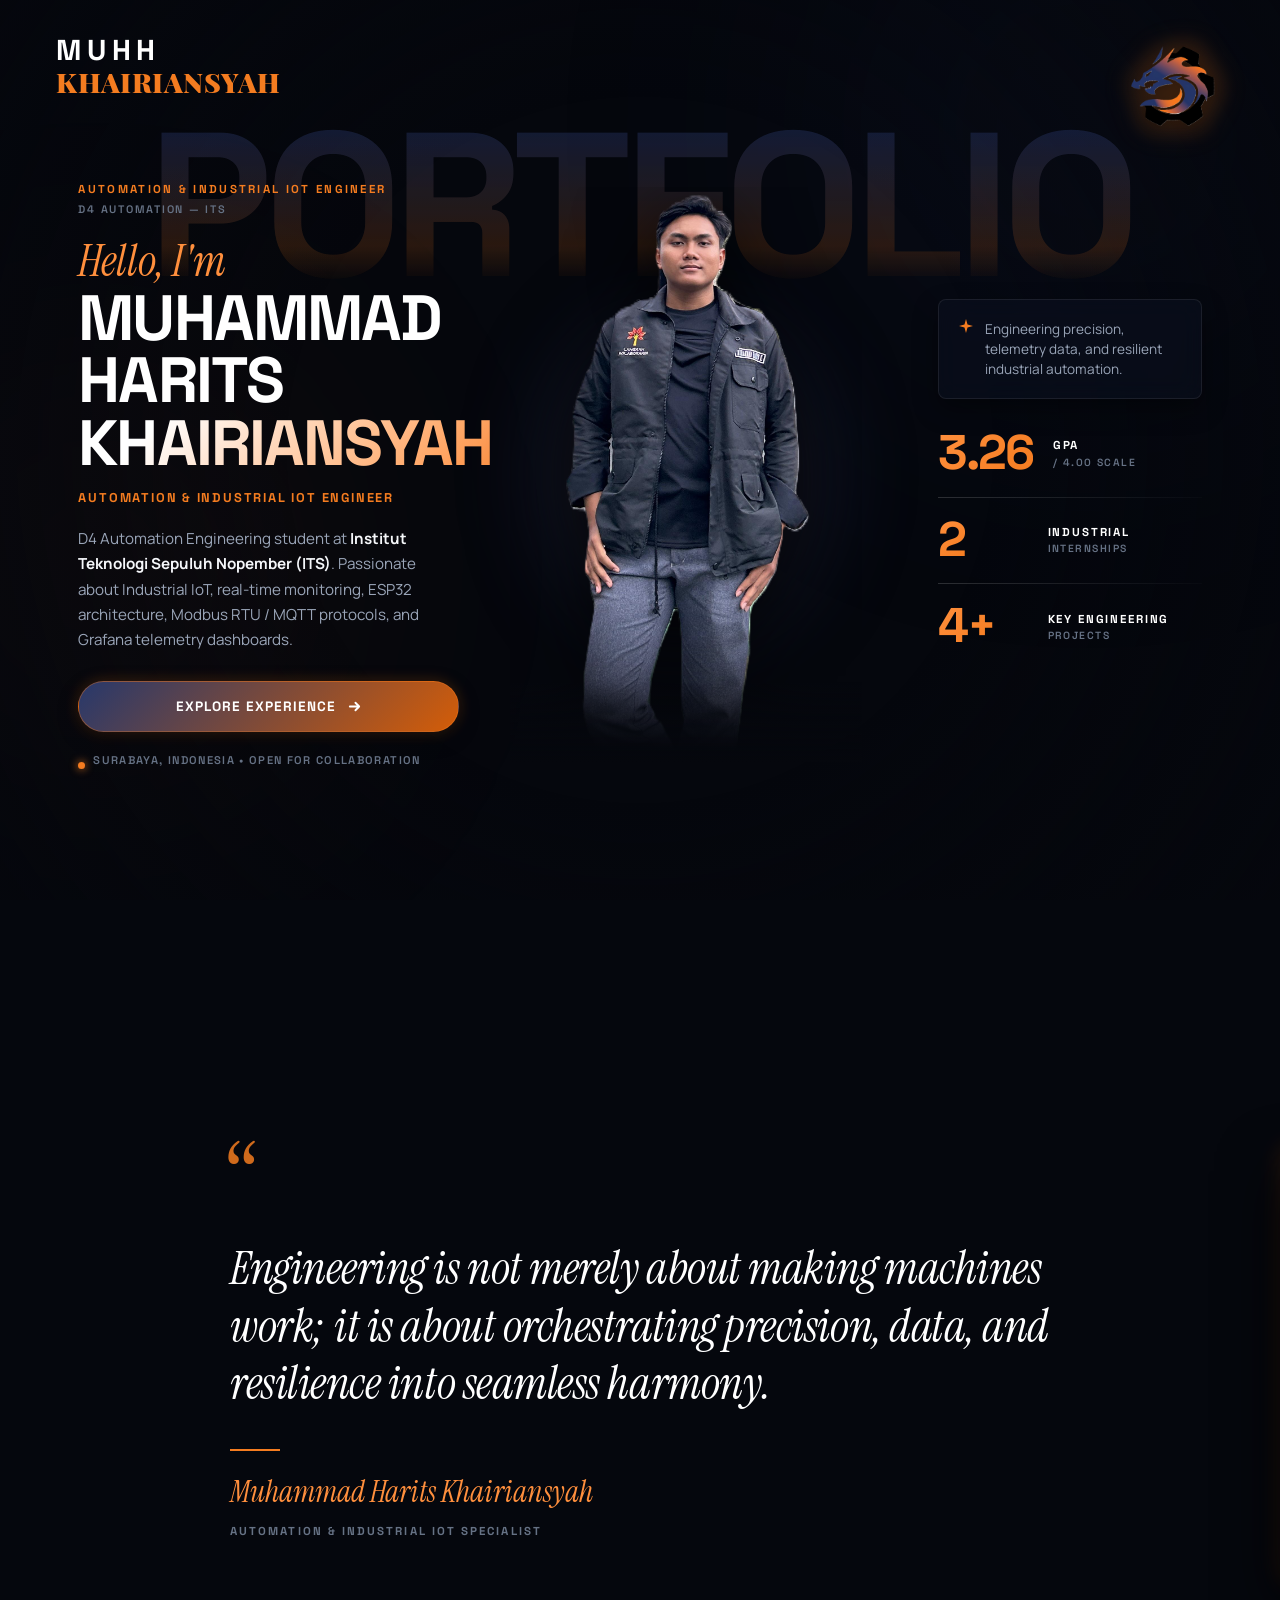
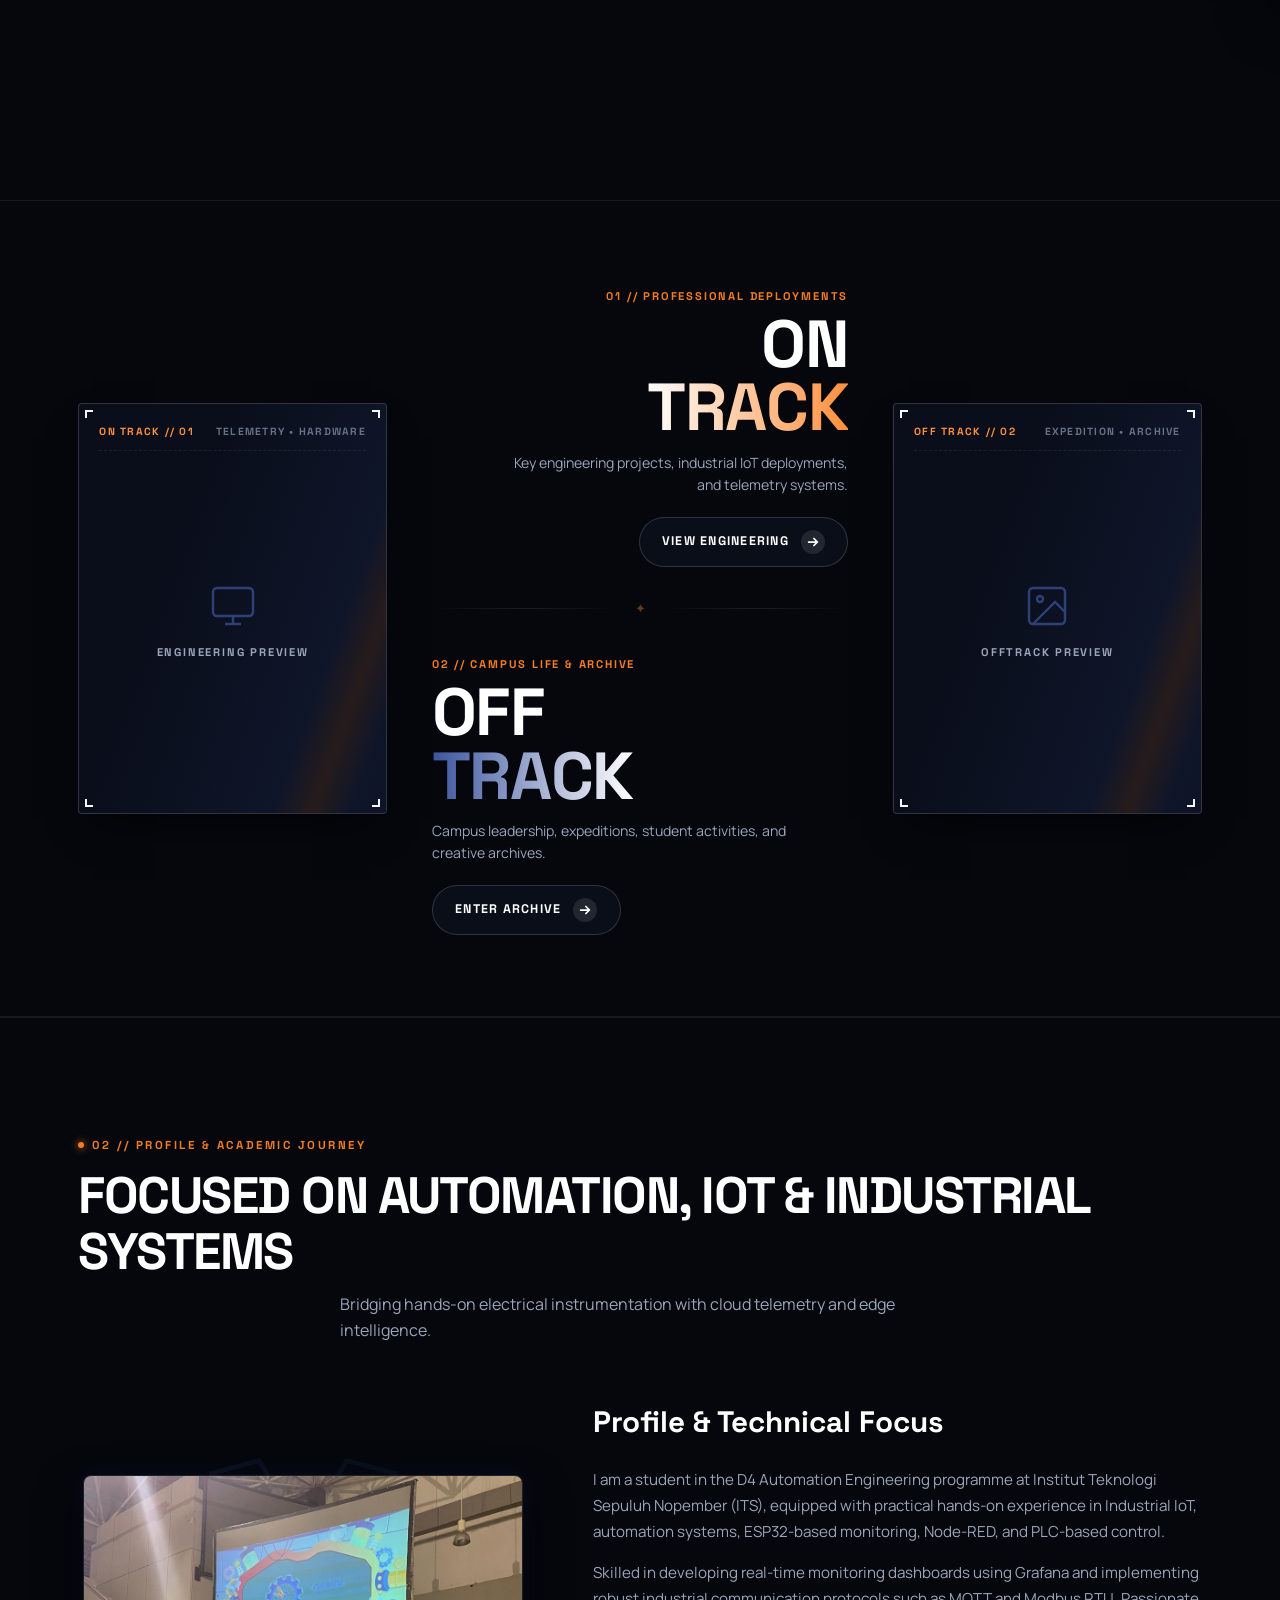
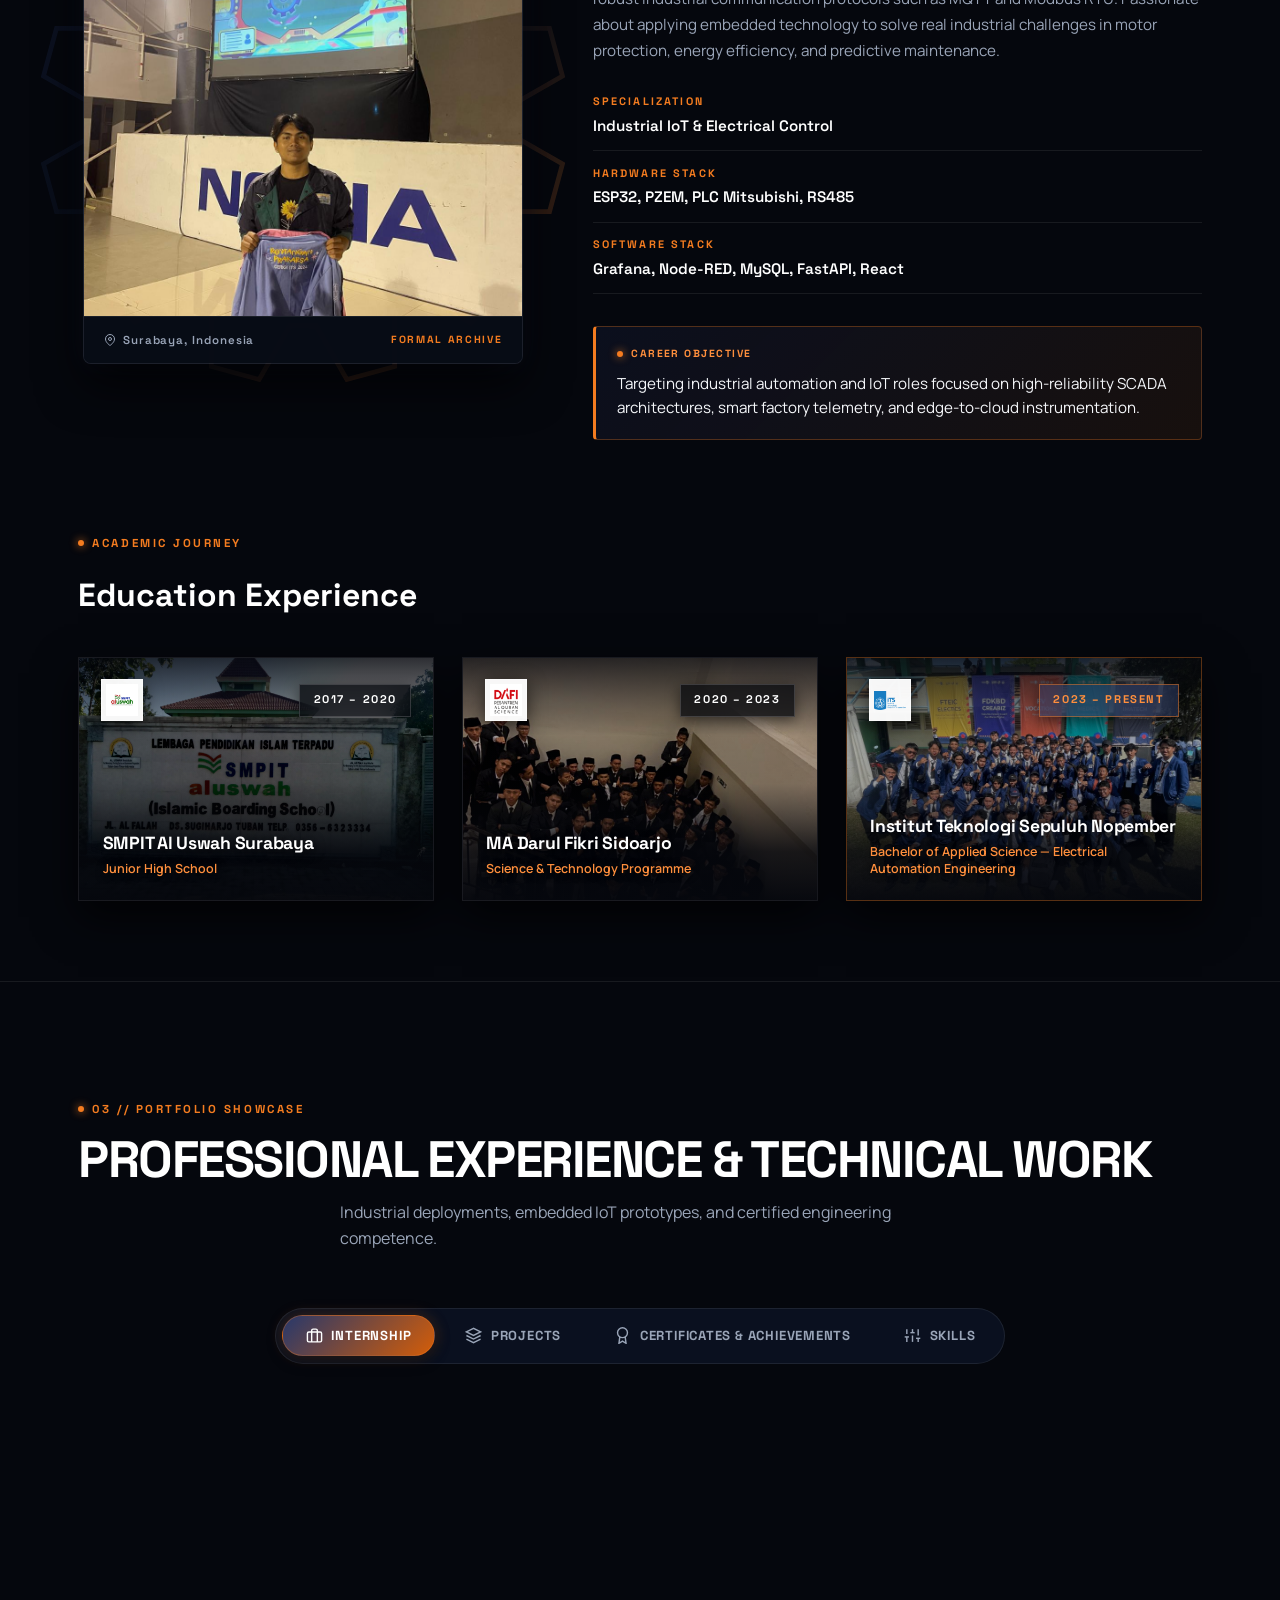
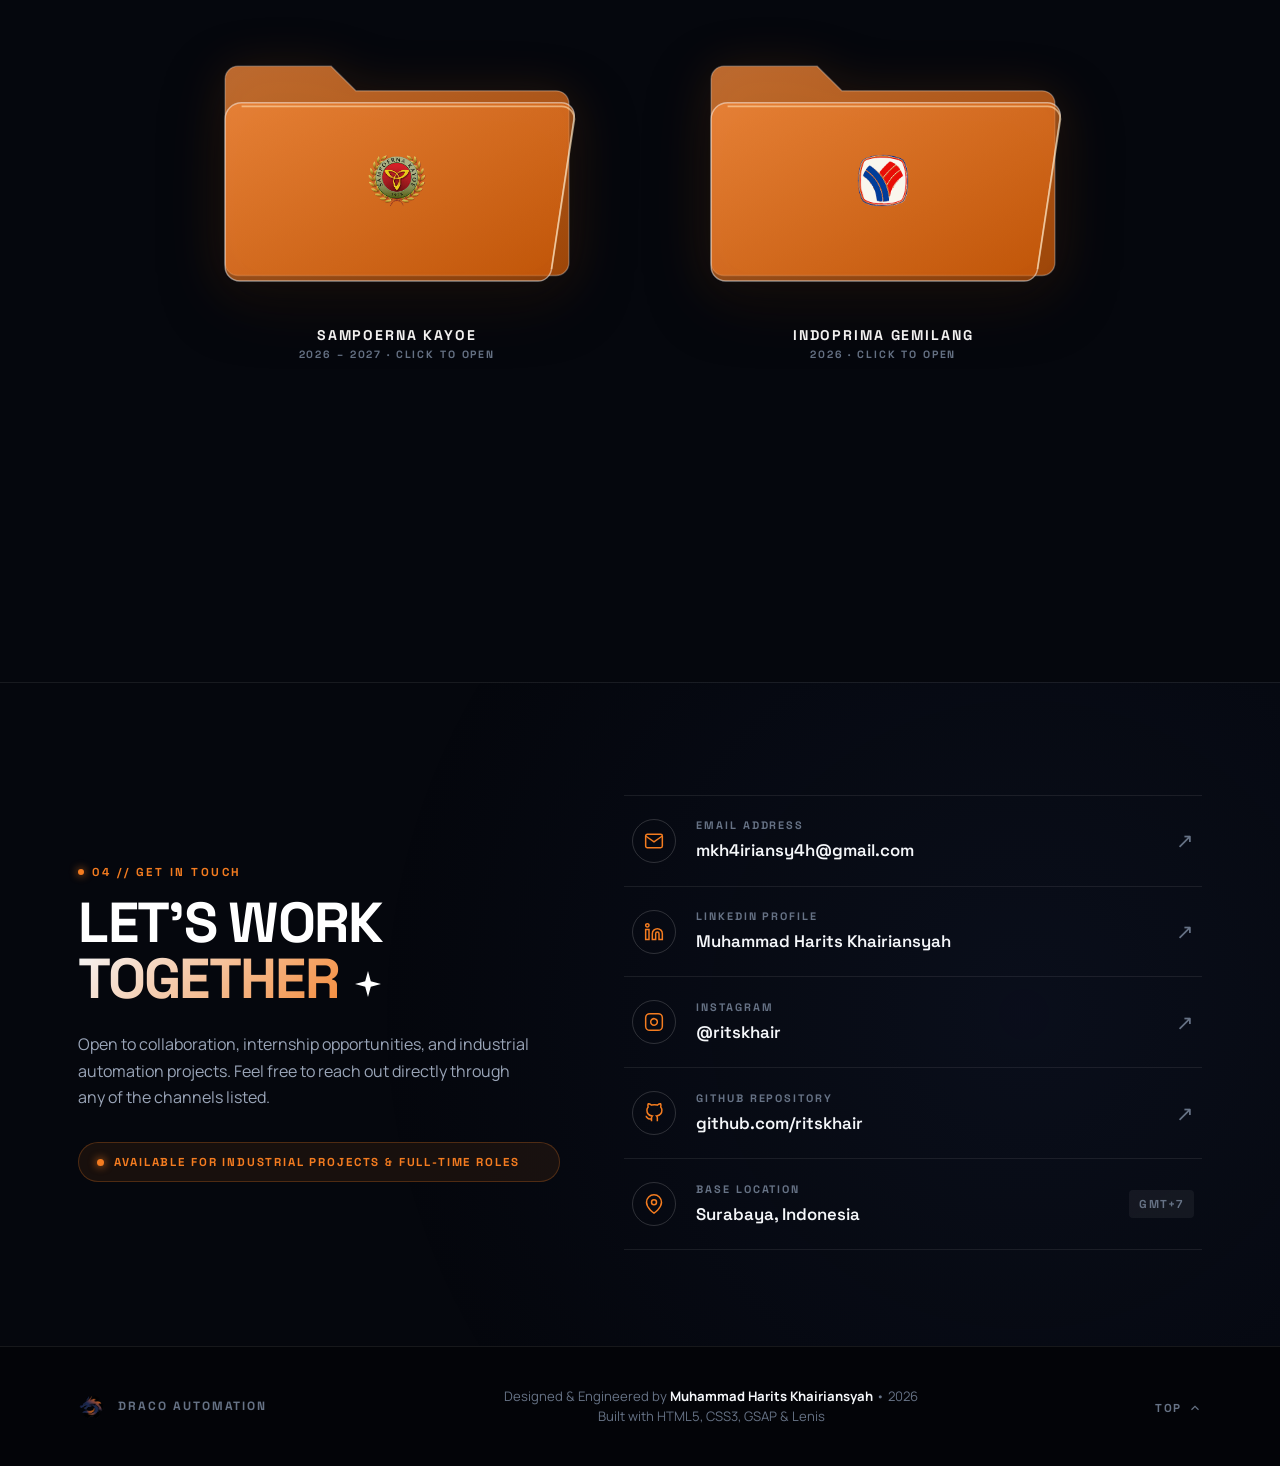
==== commit 13c544f4: "track" ====
--- a/index.html
+++ b/index.html
@@ -68,23 +68,6 @@
       <!-- Giant Background Typography: PORTFOLIO -->
       <div class="hero-giant-bg-text" aria-hidden="true">PORTFOLIO</div>
 
-      <!-- Rotating Gear Watermark in Background -->
-      <div class="hero-watermark-gear" aria-hidden="true">
-        <svg class="gear-svg-spin" viewBox="0 0 300 300" fill="none" xmlns="http://www.w3.org/2000/svg">
-          <defs>
-            <linearGradient id="dracoHeroGearGrad" x1="0%" y1="0%" x2="100%" y2="100%">
-              <stop offset="0%" stop-color="#27386B" stop-opacity="0.6" />
-              <stop offset="100%" stop-color="#F47C20" stop-opacity="0.3" />
-            </linearGradient>
-          </defs>
-          <path
-            d="M 258.0,150.0 L 257.8,156.8 L 286.1,173.0 L 279.3,198.1 L 246.7,198.0 L 243.5,204.0 L 240.0,209.8 L 256.3,238.0 L 238.0,256.3 L 209.8,240.0 L 204.0,243.5 L 198.0,246.7 L 198.1,279.3 L 173.0,286.1 L 156.8,257.8 L 150.0,258.0 L 143.2,257.8 L 127.0,286.1 L 101.9,279.3 L 102.0,246.7 L 96.0,243.5 L 90.2,240.0 L 62.0,256.3 L 43.7,238.0 L 60.0,209.8 L 56.5,204.0 L 53.3,198.0 L 20.7,198.1 L 13.9,173.0 L 42.2,156.8 L 42.0,150.0 L 42.2,143.2 L 13.9,127.0 L 20.7,101.9 L 53.3,102.0 L 56.5,96.0 L 60.0,90.2 L 43.7,62.0 L 62.0,43.7 L 90.2,60.0 L 96.0,56.5 L 102.0,53.3 L 101.9,20.7 L 127.0,13.9 L 143.2,42.2 L 150.0,42.0 L 156.8,42.2 L 173.0,13.9 L 198.1,20.7 L 198.0,53.3 L 204.0,56.5 L 209.8,60.0 L 238.0,43.7 L 256.3,62.0 L 240.0,90.2 L 243.5,96.0 L 246.7,102.0 L 279.3,101.9 L 286.1,127.0 L 257.8,143.2 L 258.0,150.0 Z"
-            stroke="url(#dracoHeroGearGrad)" stroke-width="2" />
-          <circle cx="150" cy="150" r="108" stroke="rgba(39, 56, 107, 0.25)" stroke-width="1" stroke-dasharray="4 4" />
-          <circle cx="150" cy="150" r="42" stroke="rgba(244, 124, 32, 0.3)" stroke-width="1.5" />
-        </svg>
-      </div>
-
       <div class="container hero-editorial-grid">
 
         <!-- Left Column: Greeting, Big Name, Role, Bio, CTA -->
@@ -137,7 +120,11 @@
         <!-- Right Column: Subtle quote pill + Vertical Metrics Column -->
         <div class="hero-col-right">
           <div class="hero-quote-badge">
-            <div class="quote-badge-spark">✦</div>
+            <div class="quote-badge-spark">
+              <svg width="14" height="14" viewBox="0 0 24 24" fill="currentColor" aria-hidden="true">
+                <path d="M12 0L14.59 9.41L24 12L14.59 14.59L12 24L9.41 14.59L0 12L9.41 9.41L12 0Z"/>
+              </svg>
+            </div>
             <p class="quote-badge-text">
               Engineering precision, telemetry data, and resilient industrial automation.
             </p>
@@ -234,37 +221,6 @@
             </figure>
           </div>
 
-          <!-- KLUSTER 2: BROMO EXPEDITION -->
-          <div class="gallery-cluster cluster--bromo">
-            <figure class="gallery-photo photo-size-l photo-valign-center photo-hero" data-speed="1.0">
-              <div class="gallery-photo-caption">BROMO EXPEDITION, 2024</div>
-              <div class="gallery-photo-wrap">
-                <img src="assets/images/scroll/bromo.jpg" alt="Mount Bromo Expedition" loading="lazy" />
-              </div>
-            </figure>
-
-            <figure class="gallery-photo photo-size-m photo-valign-bottom" data-speed="0.92">
-              <div class="gallery-photo-caption">VOLCANIC RIDGE 01, 2024</div>
-              <div class="gallery-photo-wrap">
-                <img src="assets/images/scroll/bromo1.JPG" alt="Bromo Volcanic Ridge" loading="lazy" />
-              </div>
-            </figure>
-
-            <figure class="gallery-photo photo-size-m photo-valign-top" data-speed="0.86">
-              <div class="gallery-photo-caption">HIGH ALTITUDE 02, 2024</div>
-              <div class="gallery-photo-wrap">
-                <img src="assets/images/scroll/bromo2.JPG" alt="High Altitude Caldera" loading="lazy" />
-              </div>
-            </figure>
-
-            <figure class="gallery-photo photo-size-s photo-valign-bottom" data-speed="1.18">
-              <div class="gallery-photo-caption">CALDERA TRAIL 03, 2024</div>
-              <div class="gallery-photo-wrap">
-                <img src="assets/images/scroll/bromo3.jpg" alt="Caldera Trail Expedition" loading="lazy" />
-              </div>
-            </figure>
-          </div>
-
           <!-- KLUSTER 3: DCAMPEX EXHIBITION -->
           <div class="gallery-cluster cluster--dcampex">
             <figure class="gallery-photo photo-size-l photo-valign-center photo-hero" data-speed="1.0">
@@ -289,55 +245,24 @@
             </figure>
           </div>
 
-          <!-- KLUSTER 4: GERIGI ITS -->
+          <!-- KLUSTER 4: CAMPUS LIFE (GERIGI ITS) -->
           <div class="gallery-cluster cluster--gerigi">
             <figure class="gallery-photo photo-size-l photo-valign-center photo-hero" data-speed="1.0">
-              <div class="gallery-photo-caption">GERIGI ITS, 2023</div>
+              <div class="gallery-photo-caption">CAMPUS LIFE, 2023</div>
               <div class="gallery-photo-wrap">
-                <img src="assets/images/scroll/gerigi.jpg" alt="Gerigi ITS Orientation" loading="lazy" />
+                <img src="assets/images/scroll/gerigi.jpg" alt="Campus Life Gerigi ITS" loading="lazy" />
               </div>
             </figure>
 
             <figure class="gallery-photo photo-size-m photo-valign-top" data-speed="0.88">
-              <div class="gallery-photo-caption">CAMPUS CEREMONY 01, 2023</div>
+              <div class="gallery-photo-caption">COHORT ASSEMBLY 01, 2023</div>
               <div class="gallery-photo-wrap">
-                <img src="assets/images/scroll/gerigi1.jpg" alt="Gerigi Campus Ceremony" loading="lazy" />
+                <img src="assets/images/scroll/gerigi1.jpg" alt="Cohort Assembly" loading="lazy" />
               </div>
             </figure>
-
-            <figure class="gallery-photo photo-size-s photo-valign-bottom" data-speed="1.16">
-              <div class="gallery-photo-caption">COHORT ASSEMBLY 02, 2023</div>
-              <div class="gallery-photo-wrap">
-                <img src="assets/images/scroll/gerigi2.jpg" alt="Cohort Assembly" loading="lazy" />
-              </div>
-            </figure>
-          </div>
-
-          <!-- KLUSTER 5: SPORTS & ATHLETICS -->
-          <div class="gallery-cluster cluster--sport">
-            <figure class="gallery-photo photo-size-l photo-valign-center photo-hero" data-speed="1.0">
-              <div class="gallery-photo-caption">SPORTS &amp; ATHLETICS, 2025</div>
-              <div class="gallery-photo-wrap">
-                <img src="assets/images/scroll/sport.JPG" alt="Sports & Athletics Field" loading="lazy" />
-              </div>
-            </figure>
-
-            <figure class="gallery-photo photo-size-m photo-valign-top" data-speed="0.94">
-              <div class="gallery-photo-caption">CHAMPIONSHIP MATCH 01, 2025</div>
-              <div class="gallery-photo-wrap">
-                <img src="assets/images/scroll/sport1.JPG" alt="Championship Match Session" loading="lazy" />
-              </div>
-            </figure>
-
-            <figure class="gallery-photo photo-size-s photo-valign-bottom" data-speed="1.14">
-              <div class="gallery-photo-caption">ATHLETIC TRAINING 02, 2025</div>
-              <div class="gallery-photo-wrap">
-                <img src="assets/images/scroll/sport2.JPG" alt="Athletic Training Session" loading="lazy" />
-              </div>
-            </figure>
-          </div>
-
-          <!-- KLUSTER 6: PT INDOPRIMA GEMILANG -->
+          </div>
+
+          <!-- KLUSTER 5: PT INDOPRIMA GEMILANG -->
           <div class="gallery-cluster cluster--ipg">
             <figure class="gallery-photo photo-size-l photo-valign-center photo-hero" data-speed="1.0">
               <div class="gallery-photo-caption">PT INDOPRIMA GEMILANG, 2026</div>
@@ -348,29 +273,127 @@
             </figure>
           </div>
 
-          <!-- KLUSTER 7: CAMPUS ARCHIVE -->
-          <div class="gallery-cluster cluster--archive">
-            <figure class="gallery-photo photo-size-l photo-valign-center photo-hero" data-speed="1.0">
-              <div class="gallery-photo-caption">CAMPUS ARCHIVE, 2024</div>
-              <div class="gallery-photo-wrap">
-                <img src="assets/images/scroll/last (1).jpg" alt="Campus Archive" loading="lazy" />
-              </div>
-            </figure>
-
-            <figure class="gallery-photo photo-size-m photo-valign-top" data-speed="0.9">
-              <div class="gallery-photo-caption">CAMPUS ARCHIVE 01, 2024</div>
-              <div class="gallery-photo-wrap">
-                <img src="assets/images/scroll/last (2).jpg" alt="Campus Archive 01" loading="lazy" />
-              </div>
-            </figure>
-
-            <figure class="gallery-photo photo-size-s photo-valign-bottom" data-speed="1.15">
-              <div class="gallery-photo-caption">CAMPUS ARCHIVE 02, 2024</div>
-              <div class="gallery-photo-wrap">
-                <img src="assets/images/scroll/last (3).jpg" alt="Campus Archive 02" loading="lazy" />
-              </div>
-            </figure>
-          </div>
+          <!-- Spacious End Spacer -->
+          <div class="gallery-end-spacer" aria-hidden="true"></div>
+
+        </div>
+      </div>
+    </section>
+
+    <!-- ========== 3. TRACK SELECTION PORTAL (ON TRACK / OFF TRACK) ========== -->
+    <section class="otot-section" id="track-portal" aria-label="Portal On Track and Off Track">
+      <div class="otot-sticky-wrapper">
+        <div class="container otot-container">
+
+          <!-- Left: ON TRACK Skeleton Stage (Engineering) -->
+          <div class="otot-photo-col is-left">
+            <div class="otot-skeleton-card">
+              <div class="skeleton-shimmer"></div>
+              <div class="skeleton-tech-hud">
+                <span class="hud-tag">ON TRACK // 01</span>
+                <span class="hud-status">TELEMETRY &bull; HARDWARE</span>
+              </div>
+              <div class="skeleton-placeholder-center">
+                <svg class="skeleton-icon" width="48" height="48" viewBox="0 0 24 24" fill="none" stroke="currentColor" stroke-width="1.2">
+                  <rect x="2" y="3" width="20" height="14" rx="2" ry="2"/>
+                  <line x1="8" y1="21" x2="16" y2="21"/>
+                  <line x1="12" y1="17" x2="12" y2="21"/>
+                </svg>
+                <span class="skeleton-label">ENGINEERING PREVIEW</span>
+              </div>
+              <div class="skeleton-corner top-left"></div>
+              <div class="skeleton-corner top-right"></div>
+              <div class="skeleton-corner bottom-left"></div>
+              <div class="skeleton-corner bottom-right"></div>
+            </div>
+          </div>
+
+          <!-- Center: Choice Navigation Stack -->
+          <div class="otot-content-col">
+
+            <!-- Upper Row: ON TRACK (Align Right) -->
+            <div class="otot-block is-ontrack">
+              <div class="otot-label-row">
+                <span class="otot-eyebrow">01 // PROFESSIONAL DEPLOYMENTS</span>
+              </div>
+              <h2 class="otot-title text-impact-on">
+                <span class="otot-title-main">ON</span><br />
+                <span class="otot-title-sub">TRACK</span>
+              </h2>
+              <p class="otot-desc">
+                Key engineering projects, industrial IoT deployments, and telemetry systems.
+              </p>
+              <div class="otot-btn-wrap">
+                <a href="#experience" class="otot-action-btn" aria-label="Explore On Track Engineering">
+                  <span>View Engineering</span>
+                  <span class="btn-arrow-circle">
+                    <svg width="14" height="14" viewBox="0 0 16 16" fill="none" stroke="currentColor" stroke-width="2">
+                      <path d="M3 8h10m0 0L9 4m4 4L9 12" stroke-linecap="round" stroke-linejoin="round" />
+                    </svg>
+                  </span>
+                </a>
+              </div>
+            </div>
+
+            <!-- Subtle Center Divider -->
+            <div class="otot-mid-divider" aria-hidden="true">
+              <span class="divider-line"></span>
+              <span class="divider-node">✦</span>
+              <span class="divider-line"></span>
+            </div>
+
+            <!-- Lower Row: OFF TRACK (Align Left) -->
+            <div class="otot-block is-offtrack">
+              <div class="otot-label-row">
+                <span class="otot-eyebrow">02 // CAMPUS LIFE & ARCHIVE</span>
+              </div>
+              <h2 class="otot-title text-impact-off">
+                <span class="otot-title-main">OFF</span><br />
+                <span class="otot-title-sub">TRACK</span>
+              </h2>
+              <p class="otot-desc">
+                Campus leadership, expeditions, student activities, and creative archives.
+              </p>
+              <div class="otot-btn-wrap">
+                <a href="offtrack.html" class="otot-action-btn" aria-label="Explore Off Track Archive">
+                  <span>Enter Archive</span>
+                  <span class="btn-arrow-circle">
+                    <svg width="14" height="14" viewBox="0 0 16 16" fill="none" stroke="currentColor" stroke-width="2">
+                      <path d="M3 8h10m0 0L9 4m4 4L9 12" stroke-linecap="round" stroke-linejoin="round" />
+                    </svg>
+                  </span>
+                </a>
+              </div>
+            </div>
+
+          </div>
+
+          <!-- Right: OFF TRACK Skeleton Stage (Campus Life & Expeditions) -->
+          <div class="otot-photo-col is-right">
+            <div class="otot-skeleton-card">
+              <div class="skeleton-shimmer"></div>
+              <div class="skeleton-tech-hud">
+                <span class="hud-tag">OFF TRACK // 02</span>
+                <span class="hud-status">EXPEDITION &bull; ARCHIVE</span>
+              </div>
+              <div class="skeleton-placeholder-center">
+                <svg class="skeleton-icon" width="48" height="48" viewBox="0 0 24 24" fill="none" stroke="currentColor" stroke-width="1.2">
+                  <rect x="3" y="3" width="18" height="18" rx="2" ry="2"/>
+                  <circle cx="8.5" cy="8.5" r="1.5"/>
+                  <polyline points="21 15 16 10 5 21"/>
+                </svg>
+                <span class="skeleton-label">OFFTRACK PREVIEW</span>
+              </div>
+              <div class="skeleton-corner top-left"></div>
+              <div class="skeleton-corner top-right"></div>
+              <div class="skeleton-corner bottom-left"></div>
+              <div class="skeleton-corner bottom-right"></div>
+            </div>
+          </div>
+
+        </div>
+      </div>
+    </section>
 
           <!-- Spacious End Spacer -->
           <div class="gallery-end-spacer" aria-hidden="true"></div>
@@ -465,20 +488,15 @@
               </div>
             </div>
 
-            <!-- Inline Milestones -->
-            <div class="profile-milestones-row">
-              <div class="mini-milestone-box">
-                <span class="mini-milestone-num">3.26</span>
-                <span class="mini-milestone-lbl">GPA / 4.00</span>
-              </div>
-              <div class="mini-milestone-box">
-                <span class="mini-milestone-num">2</span>
-                <span class="mini-milestone-lbl">Industrial Internships</span>
-              </div>
-              <div class="mini-milestone-box">
-                <span class="mini-milestone-num">4+</span>
-                <span class="mini-milestone-lbl">Key Engineering Projects</span>
-              </div>
+            <!-- Career Objective / Core Focus (Replaces duplicate metrics) -->
+            <div class="profile-vision-box">
+              <div class="vision-tag-row">
+                <span class="vision-dot"></span>
+                <span class="vision-tag-text">CAREER OBJECTIVE</span>
+              </div>
+              <p class="vision-quote">
+                Targeting industrial automation and IoT roles focused on high-reliability SCADA architectures, smart factory telemetry, and edge-to-cloud instrumentation.
+              </p>
             </div>
           </div>
 
@@ -632,85 +650,99 @@
 
           <!-- Pane 1: INTERNSHIP -->
           <div class="tab-pane active" id="tab-internship" role="tabpanel">
-            <div class="internship-grid-dual">
-
-              <!-- Left: Sampoerna Kayoe -->
-              <div class="editorial-card internship-card">
-                <div class="card-inner">
-                  <div class="internship-header-row">
-                    <div class="company-logo-container">
-                      <img src="assets/images/logo_sampoerna.png" alt="Sampoerna Kayoe Logo" class="company-logo" />
-                    </div>
-                    <span class="internship-badge-loc">Batang, Indonesia</span>
-                  </div>
+            <div class="internship-folders">
+              <button class="folder-choice" type="button" data-folder="sampoerna" aria-controls="folderPanelSampoerna">
+                <svg class="folder-svg" viewBox="0 0 420 300" role="img" aria-label="Open Sampoerna Kayoe internship folder">
+                  <defs>
+                    <linearGradient id="folderOrange" x1="0" y1="0" x2="1" y2="1">
+                      <stop offset="0" stop-color="#FF8F3D" />
+                      <stop offset="1" stop-color="#D45D08" />
+                    </linearGradient>
+                  </defs>
+                  <path class="folder-back" d="M22 75V47a14 14 0 0 1 14-14h102l27 27h219a14 14 0 0 1 14 14v174a14 14 0 0 1-14 14H36a14 14 0 0 1-14-14Z" />
+                  <path class="folder-front" d="M22 91a18 18 0 0 1 18-18h350a14 14 0 0 1 14 14l-25 168a15 15 0 0 1-15 13H38a16 16 0 0 1-16-16Z" />
+                  <path class="folder-highlight" d="M40 77h350a14 14 0 0 1 14 14l-25 164" />
+                  <image href="assets/images/logo_sampoerna.png" x="170" y="130" width="80" height="56" preserveAspectRatio="xMidYMid meet" />
+                </svg>
+                <span class="folder-label"><strong>Sampoerna Kayoe</strong><span>2026 – 2027 · Click to open</span></span>
+              </button>
+
+              <button class="folder-choice" type="button" data-folder="indoprima" aria-controls="folderPanelIndoprima">
+                <svg class="folder-svg" viewBox="0 0 420 300" role="img" aria-label="Open Indoprima Gemilang internship folder">
+                  <defs>
+                    <linearGradient id="folderOrangeIndo" x1="0" y1="0" x2="1" y2="1">
+                      <stop offset="0" stop-color="#FF8F3D" />
+                      <stop offset="1" stop-color="#D45D08" />
+                    </linearGradient>
+                  </defs>
+                  <path class="folder-back" fill="url(#folderOrangeIndo)" d="M22 75V47a14 14 0 0 1 14-14h102l27 27h219a14 14 0 0 1 14 14v174a14 14 0 0 1-14 14H36a14 14 0 0 1-14-14Z" />
+                  <path class="folder-front" fill="url(#folderOrangeIndo)" d="M22 91a18 18 0 0 1 18-18h350a14 14 0 0 1 14 14l-25 168a15 15 0 0 1-15 13H38a16 16 0 0 1-16-16Z" />
+                  <path class="folder-highlight" d="M40 77h350a14 14 0 0 1 14 14l-25 164" />
+                  <image href="assets/images/logo_indoprima.png" x="170" y="130" width="80" height="56" preserveAspectRatio="xMidYMid meet" />
+                </svg>
+                <span class="folder-label"><strong>Indoprima Gemilang</strong><span>2026 · Click to open</span></span>
+              </button>
+
+              <div class="folder-panel" id="folderPanelSampoerna" data-folder-panel="sampoerna" aria-hidden="true">
+                <div class="folder-panel-info">
+                  <button class="folder-close" type="button" aria-label="Close folder">
+                    <svg width="18" height="18" viewBox="0 0 24 24" fill="none" stroke="currentColor" stroke-width="2"><polyline points="6 15 12 9 18 15" /></svg>
+                  </button>
                   <span class="editorial-index-num">01 // INDUSTRIAL INTERNSHIP</span>
+                  <div class="company-logo-container"><img src="assets/images/logo_sampoerna.png" alt="Sampoerna Kayoe Logo" class="company-logo" /></div>
                   <h3 class="internship-company-title">PT. Sumber Graha Sejahtera</h3>
                   <p class="internship-unit">(Sampoerna Kayoe Group)</p>
-                  <p class="internship-role-title">CMMS &amp; Maintenance Software Engineering Intern</p>
+                  <p class="internship-role-title">CMMS &amp; Maintenance Software Engineering Intern · Batang, Indonesia · 2026 – 2027</p>
                   <ul class="internship-bullets">
-                    <li>Developing a Computerized Maintenance Management System (CMMS) to digitize Emergency Work Order
-                      (EWO) reporting, automated approval flow, and equipment history.</li>
-                    <li>Architected full-stack web applications utilizing React, Python FastAPI, and PostgreSQL for
-                      machine inventory and role-based access control.</li>
-                    <li>Designed real-time maintenance KPI dashboards to monitor MTTR, MTBF, line downtime, and EWO
-                      resolution status.</li>
-                    <li>Engineered an MCDM-based decision support model to prioritize emergency work orders based on
-                      machine criticality and factory conditions.</li>
+                    <li>Developing a Computerized Maintenance Management System (CMMS) to digitize Emergency Work Order (EWO) reporting, automated approval flow, and equipment history.</li>
+                    <li>Architected full-stack web applications utilizing React, Python FastAPI, and PostgreSQL for machine inventory and role-based access control.</li>
+                    <li>Designed real-time maintenance KPI dashboards to monitor MTTR, MTBF, line downtime, and EWO resolution status.</li>
+                    <li>Engineered an MCDM-based decision support model to prioritize emergency work orders based on machine criticality and factory conditions.</li>
                   </ul>
-                  <div class="card-tech-chips">
-                    <span>React</span>
-                    <span>FastAPI</span>
-                    <span>PostgreSQL</span>
-                    <span>CMMS</span>
-                    <span>KPI Dashboards</span>
-                  </div>
-                </div>
-                <div class="card-bottom-tab">
-                  <span class="tab-title">SAMPOERNA KAYOE</span>
-                  <span class="tab-year-accent">2026 – 2027</span>
-                </div>
-              </div>
-
-              <!-- Right: Indoprima Gemilang -->
-              <div class="editorial-card internship-card">
-                <div class="card-inner">
-                  <div class="internship-header-row">
-                    <div class="company-logo-container">
-                      <img src="assets/images/logo_indoprima.png" alt="PT Indoprima Gemilang Logo"
-                        class="company-logo" />
-                    </div>
-                    <span class="internship-badge-loc">Surabaya, Indonesia</span>
-                  </div>
+                </div>
+                <div class="folder-photo-grid">
+                  <!-- GANTI FOTO: assets/images/internship/sampoerna-1.jpg | GANTI CAPTION & TAHUN di bawah -->
+                  <article class="folder-photo-card lightbox-trigger" data-img="assets/images/internship/sampoerna-1.jpg" data-title="CMMS Dashboard" data-desc="Sampoerna Kayoe internship archive."><img src="assets/images/internship/sampoerna-1.jpg" alt="CMMS Dashboard" onerror="this.style.opacity='0'" /><svg class="folder-photo-frame" viewBox="0 0 407 411" aria-hidden="true"><path class="frame-base" d="M8 .5h390.89a7.5 7.5 0 0 1 7.5 7.5v356.983a7.5 7.5 0 0 1-7.5 7.5H263.329a23.502 23.502 0 0 0-18.375 8.849l-16.499 20.695a22.502 22.502 0 0 1-17.593 8.473H8A7.5 7.5 0 0 1 .5 403V8A7.5 7.5 0 0 1 8 .5Z" /><path class="frame-overlay" d="M8 1h390.89a7 7 0 0 1 7 7v356.983a7 7 0 0 1-7 7H263.329a23.999 23.999 0 0 0-18.766 9.038l-16.499 20.694A21.999 21.999 0 0 1 210.862 410H8a7 7 0 0 1-7-7V8a7 7 0 0 1 7-7Z" /></svg><div class="folder-photo-caption"><span>CMMS Dashboard</span><span>2026</span></div></article>
+                  <!-- GANTI FOTO: assets/images/internship/sampoerna-2.jpg | GANTI CAPTION & TAHUN di bawah -->
+                  <article class="folder-photo-card lightbox-trigger" data-img="assets/images/internship/sampoerna-2.jpg" data-title="EWO Workflow" data-desc="Sampoerna Kayoe internship archive."><img src="assets/images/internship/sampoerna-2.jpg" alt="EWO Workflow" onerror="this.style.opacity='0'" /><svg class="folder-photo-frame" viewBox="0 0 407 411" aria-hidden="true"><path class="frame-base" d="M8 .5h390.89a7.5 7.5 0 0 1 7.5 7.5v356.983a7.5 7.5 0 0 1-7.5 7.5H263.329a23.502 23.502 0 0 0-18.375 8.849l-16.499 20.695a22.502 22.502 0 0 1-17.593 8.473H8A7.5 7.5 0 0 1 .5 403V8A7.5 7.5 0 0 1 8 .5Z" /><path class="frame-overlay" d="M8 1h390.89a7 7 0 0 1 7 7v356.983a7 7 0 0 1-7 7H263.329a23.999 23.999 0 0 0-18.766 9.038l-16.499 20.694A21.999 21.999 0 0 1 210.862 410H8a7 7 0 0 1-7-7V8a7 7 0 0 1 7-7Z" /></svg><div class="folder-photo-caption"><span>EWO Workflow</span><span>2026</span></div></article>
+                  <!-- GANTI FOTO: assets/images/internship/sampoerna-3.jpg | GANTI CAPTION & TAHUN di bawah -->
+                  <article class="folder-photo-card lightbox-trigger" data-img="assets/images/internship/sampoerna-3.jpg" data-title="Maintenance Meeting" data-desc="Sampoerna Kayoe internship archive."><img src="assets/images/internship/sampoerna-3.jpg" alt="Maintenance Meeting" onerror="this.style.opacity='0'" /><svg class="folder-photo-frame" viewBox="0 0 407 411" aria-hidden="true"><path class="frame-base" d="M8 .5h390.89a7.5 7.5 0 0 1 7.5 7.5v356.983a7.5 7.5 0 0 1-7.5 7.5H263.329a23.502 23.502 0 0 0-18.375 8.849l-16.499 20.695a22.502 22.502 0 0 1-17.593 8.473H8A7.5 7.5 0 0 1 .5 403V8A7.5 7.5 0 0 1 8 .5Z" /><path class="frame-overlay" d="M8 1h390.89a7 7 0 0 1 7 7v356.983a7 7 0 0 1-7 7H263.329a23.999 23.999 0 0 0-18.766 9.038l-16.499 20.694A21.999 21.999 0 0 1 210.862 410H8a7 7 0 0 1-7-7V8a7 7 0 0 1 7-7Z" /></svg><div class="folder-photo-caption"><span>Maintenance Meeting</span><span>2026</span></div></article>
+                  <!-- GANTI FOTO: assets/images/internship/sampoerna-4.jpg | GANTI CAPTION & TAHUN di bawah -->
+                  <article class="folder-photo-card lightbox-trigger" data-img="assets/images/internship/sampoerna-4.jpg" data-title="Plant Visit" data-desc="Sampoerna Kayoe internship archive."><img src="assets/images/internship/sampoerna-4.jpg" alt="Plant Visit" onerror="this.style.opacity='0'" /><svg class="folder-photo-frame" viewBox="0 0 407 411" aria-hidden="true"><path class="frame-base" d="M8 .5h390.89a7.5 7.5 0 0 1 7.5 7.5v356.983a7.5 7.5 0 0 1-7.5 7.5H263.329a23.502 23.502 0 0 0-18.375 8.849l-16.499 20.695a22.502 22.502 0 0 1-17.593 8.473H8A7.5 7.5 0 0 1 .5 403V8A7.5 7.5 0 0 1 8 .5Z" /><path class="frame-overlay" d="M8 1h390.89a7 7 0 0 1 7 7v356.983a7 7 0 0 1-7 7H263.329a23.999 23.999 0 0 0-18.766 9.038l-16.499 20.694A21.999 21.999 0 0 1 210.862 410H8a7 7 0 0 1-7-7V8a7 7 0 0 1 7-7Z" /></svg><div class="folder-photo-caption"><span>Plant Visit</span><span>2026</span></div></article>
+                  <!-- GANTI FOTO: assets/images/internship/sampoerna-5.jpg | GANTI CAPTION & TAHUN di bawah -->
+                  <article class="folder-photo-card lightbox-trigger" data-img="assets/images/internship/sampoerna-5.jpg" data-title="Team Session" data-desc="Sampoerna Kayoe internship archive."><img src="assets/images/internship/sampoerna-5.jpg" alt="Team Session" onerror="this.style.opacity='0'" /><svg class="folder-photo-frame" viewBox="0 0 407 411" aria-hidden="true"><path class="frame-base" d="M8 .5h390.89a7.5 7.5 0 0 1 7.5 7.5v356.983a7.5 7.5 0 0 1-7.5 7.5H263.329a23.502 23.502 0 0 0-18.375 8.849l-16.499 20.695a22.502 22.502 0 0 1-17.593 8.473H8A7.5 7.5 0 0 1 .5 403V8A7.5 7.5 0 0 1 8 .5Z" /><path class="frame-overlay" d="M8 1h390.89a7 7 0 0 1 7 7v356.983a7 7 0 0 1-7 7H263.329a23.999 23.999 0 0 0-18.766 9.038l-16.499 20.694A21.999 21.999 0 0 1 210.862 410H8a7 7 0 0 1-7-7V8a7 7 0 0 1 7-7Z" /></svg><div class="folder-photo-caption"><span>Team Session</span><span>2026</span></div></article>
+                </div>
+              </div>
+
+              <div class="folder-panel" id="folderPanelIndoprima" data-folder-panel="indoprima" aria-hidden="true">
+                <div class="folder-panel-info">
+                  <button class="folder-close" type="button" aria-label="Close folder"><svg width="18" height="18" viewBox="0 0 24 24" fill="none" stroke="currentColor" stroke-width="2"><polyline points="6 15 12 9 18 15" /></svg></button>
                   <span class="editorial-index-num">02 // INDUSTRIAL INTERNSHIP</span>
+                  <div class="company-logo-container"><img src="assets/images/logo_indoprima.png" alt="PT Indoprima Gemilang Logo" class="company-logo" /></div>
                   <h3 class="internship-company-title">PT. Indoprima Gemilang</h3>
                   <p class="internship-unit">(Indoprima Group)</p>
-                  <p class="internship-role-title">Industrial IoT &amp; Automation Engineering Intern</p>
+                  <p class="internship-role-title">Industrial IoT &amp; Automation Engineering Intern · Surabaya, Indonesia · 2026</p>
                   <ul class="internship-bullets">
-                    <li>Developed Industrial IoT solutions using ESP32, MQTT, Node-RED, MySQL, and SQL Server for
-                      real-time production monitoring.</li>
-                    <li>Designed and tested three-phase electrical Energy Monitoring systems utilizing PZEM sensors,
-                      multiplexing logic, and custom Grafana dashboards.</li>
-                    <li>Conducted maintenance, electrical troubleshooting, and firmware improvements on IoT-enabled
-                      manufacturing devices (hot presses, weighing systems).</li>
-                    <li>Executed hardware assembly, PCB integration, panel wiring, and on-site field deployment for
-                      manufacturing equipment.</li>
-                    <li>Implemented Over-The-Air (OTA) firmware updating to ensure seamless remote maintenance with zero
-                      production halt.</li>
+                    <li>Developed Industrial IoT solutions using ESP32, MQTT, Node-RED, MySQL, and SQL Server for real-time production monitoring.</li>
+                    <li>Designed and tested three-phase electrical Energy Monitoring systems utilizing PZEM sensors, multiplexing logic, and custom Grafana dashboards.</li>
+                    <li>Conducted maintenance, electrical troubleshooting, and firmware improvements on IoT-enabled manufacturing devices (hot presses, weighing systems).</li>
+                    <li>Executed hardware assembly, PCB integration, panel wiring, and on-site field deployment for manufacturing equipment.</li>
+                    <li>Implemented Over-The-Air (OTA) firmware updating to ensure seamless remote maintenance with zero production halt.</li>
                   </ul>
-                  <div class="card-tech-chips">
-                    <span>ESP32</span>
-                    <span>PZEM Sensors</span>
-                    <span>Modbus RTU</span>
-                    <span>Node-RED</span>
-                    <span>MySQL</span>
-                  </div>
-                </div>
-                <div class="card-bottom-tab">
-                  <span class="tab-title">INDOPRIMA GEMILANG</span>
-                  <span class="tab-year-accent">2026</span>
-                </div>
-              </div>
-
+                </div>
+                <div class="folder-photo-grid">
+                  <!-- GANTI FOTO: assets/images/internship/indoprima-1.jpg | GANTI CAPTION & TAHUN di bawah -->
+                  <article class="folder-photo-card lightbox-trigger" data-img="assets/images/internship/indoprima-1.jpg" data-title="Hot Press Deployment" data-desc="Indoprima Gemilang internship archive."><img src="assets/images/internship/indoprima-1.jpg" alt="Hot Press Deployment" onerror="this.style.opacity='0'" /><svg class="folder-photo-frame" viewBox="0 0 407 411" aria-hidden="true"><path class="frame-base" d="M8 .5h390.89a7.5 7.5 0 0 1 7.5 7.5v356.983a7.5 7.5 0 0 1-7.5 7.5H263.329a23.502 23.502 0 0 0-18.375 8.849l-16.499 20.695a22.502 22.502 0 0 1-17.593 8.473H8A7.5 7.5 0 0 1 .5 403V8A7.5 7.5 0 0 1 8 .5Z" /><path class="frame-overlay" d="M8 1h390.89a7 7 0 0 1 7 7v356.983a7 7 0 0 1-7 7H263.329a23.999 23.999 0 0 0-18.766 9.038l-16.499 20.694A21.999 21.999 0 0 1 210.862 410H8a7 7 0 0 1-7-7V8a7 7 0 0 1 7-7Z" /></svg><div class="folder-photo-caption"><span>Hot Press Deployment</span><span>2026</span></div></article>
+                  <!-- GANTI FOTO: assets/images/internship/indoprima-2.jpg | GANTI CAPTION & TAHUN di bawah -->
+                  <article class="folder-photo-card lightbox-trigger" data-img="assets/images/internship/indoprima-2.jpg" data-title="Energy Monitoring Panel" data-desc="Indoprima Gemilang internship archive."><img src="assets/images/internship/indoprima-2.jpg" alt="Energy Monitoring Panel" onerror="this.style.opacity='0'" /><svg class="folder-photo-frame" viewBox="0 0 407 411" aria-hidden="true"><path class="frame-base" d="M8 .5h390.89a7.5 7.5 0 0 1 7.5 7.5v356.983a7.5 7.5 0 0 1-7.5 7.5H263.329a23.502 23.502 0 0 0-18.375 8.849l-16.499 20.695a22.502 22.502 0 0 1-17.593 8.473H8A7.5 7.5 0 0 1 .5 403V8A7.5 7.5 0 0 1 8 .5Z" /><path class="frame-overlay" d="M8 1h390.89a7 7 0 0 1 7 7v356.983a7 7 0 0 1-7 7H263.329a23.999 23.999 0 0 0-18.766 9.038l-16.499 20.694A21.999 21.999 0 0 1 210.862 410H8a7 7 0 0 1-7-7V8a7 7 0 0 1 7-7Z" /></svg><div class="folder-photo-caption"><span>Energy Monitoring Panel</span><span>2026</span></div></article>
+                  <!-- GANTI FOTO: assets/images/internship/indoprima-3.jpg | GANTI CAPTION & TAHUN di bawah -->
+                  <article class="folder-photo-card lightbox-trigger" data-img="assets/images/internship/indoprima-3.jpg" data-title="OTA Firmware Update" data-desc="Indoprima Gemilang internship archive."><img src="assets/images/internship/indoprima-3.jpg" alt="OTA Firmware Update" onerror="this.style.opacity='0'" /><svg class="folder-photo-frame" viewBox="0 0 407 411" aria-hidden="true"><path class="frame-base" d="M8 .5h390.89a7.5 7.5 0 0 1 7.5 7.5v356.983a7.5 7.5 0 0 1-7.5 7.5H263.329a23.502 23.502 0 0 0-18.375 8.849l-16.499 20.695a22.502 22.502 0 0 1-17.593 8.473H8A7.5 7.5 0 0 1 .5 403V8A7.5 7.5 0 0 1 8 .5Z" /><path class="frame-overlay" d="M8 1h390.89a7 7 0 0 1 7 7v356.983a7 7 0 0 1-7 7H263.329a23.999 23.999 0 0 0-18.766 9.038l-16.499 20.694A21.999 21.999 0 0 1 210.862 410H8a7 7 0 0 1-7-7V8a7 7 0 0 1 7-7Z" /></svg><div class="folder-photo-caption"><span>OTA Firmware Update</span><span>2026</span></div></article>
+                  <!-- GANTI FOTO: assets/images/internship/indoprima-4.jpg | GANTI CAPTION & TAHUN di bawah -->
+                  <article class="folder-photo-card lightbox-trigger" data-img="assets/images/internship/indoprima-4.jpg" data-title="Panel Wiring" data-desc="Indoprima Gemilang internship archive."><img src="assets/images/internship/indoprima-4.jpg" alt="Panel Wiring" onerror="this.style.opacity='0'" /><svg class="folder-photo-frame" viewBox="0 0 407 411" aria-hidden="true"><path class="frame-base" d="M8 .5h390.89a7.5 7.5 0 0 1 7.5 7.5v356.983a7.5 7.5 0 0 1-7.5 7.5H263.329a23.502 23.502 0 0 0-18.375 8.849l-16.499 20.695a22.502 22.502 0 0 1-17.593 8.473H8A7.5 7.5 0 0 1 .5 403V8A7.5 7.5 0 0 1 8 .5Z" /><path class="frame-overlay" d="M8 1h390.89a7 7 0 0 1 7 7v356.983a7 7 0 0 1-7 7H263.329a23.999 23.999 0 0 1-18.766 9.038l-16.499 20.694A21.999 21.999 0 0 1 210.862 410H8a7 7 0 0 1-7-7V8a7 7 0 0 1 7-7Z" /></svg><div class="folder-photo-caption"><span>Panel Wiring</span><span>2026</span></div></article>
+                  <!-- GANTI FOTO: assets/images/internship/indoprima-5.jpg | GANTI CAPTION & TAHUN di bawah -->
+                  <article class="folder-photo-card lightbox-trigger" data-img="assets/images/internship/indoprima-5.jpg" data-title="Field Troubleshooting" data-desc="Indoprima Gemilang internship archive."><img src="assets/images/internship/indoprima-5.jpg" alt="Field Troubleshooting" onerror="this.style.opacity='0'" /><svg class="folder-photo-frame" viewBox="0 0 407 411" aria-hidden="true"><path class="frame-base" d="M8 .5h390.89a7.5 7.5 0 0 1 7.5 7.5v356.983a7.5 7.5 0 0 1-7.5 7.5H263.329a23.502 23.502 0 0 0-18.375 8.849l-16.499 20.695a22.502 22.502 0 0 1-17.593 8.473H8A7.5 7.5 0 0 1 .5 403V8A7.5 7.5 0 0 1 8 .5Z" /><path class="frame-overlay" d="M8 1h390.89a7 7 0 0 1 7 7v356.983a7 7 0 0 1-7 7H263.329a23.999 23.999 0 0 0-18.766 9.038l-16.499 20.694A21.999 21.999 0 0 1 210.862 410H8a7 7 0 0 1-7-7V8a7 7 0 0 1 7-7Z" /></svg><div class="folder-photo-caption"><span>Field Troubleshooting</span><span>2026</span></div></article>
+                </div>
+              </div>
             </div>
           </div>
 
@@ -1125,7 +1157,11 @@
             <span class="section-tag-draco">04 // GET IN TOUCH</span>
             <h2 class="contact-mega-title">
               LET'S WORK<br />
-              <span class="text-gradient-draco">TOGETHER ✦</span>
+              <span class="text-gradient-draco">TOGETHER
+                <svg class="inline-spark-svg" width="26" height="26" viewBox="0 0 24 24" fill="currentColor" aria-hidden="true" style="display:inline-block; vertical-align:middle; margin-left: 4px;">
+                  <path d="M12 0L14.59 9.41L24 12L14.59 14.59L12 24L9.41 14.59L0 12L9.41 9.41L12 0Z"/>
+                </svg>
+              </span>
             </h2>
             <p class="contact-intro-editorial">
               Open to collaboration, internship opportunities, and industrial automation projects.
@@ -1287,4 +1323,4 @@
   <script src="script.js"></script>
 </body>
 
-</html>+</html>
--- a/styles.css
+++ b/styles.css
@@ -62,10 +62,33 @@
 }
 
 html {
-  font-size: 16px;
+  font-size: clamp(16px, calc(0.5vw + 9.5px), 26px);
   background-color: var(--draco-bg);
   color: var(--text-high);
   -webkit-text-size-adjust: 100%;
+  overflow-x: clip;
+  scrollbar-width: none;
+  -ms-overflow-style: none;
+}
+
+html::-webkit-scrollbar,
+body::-webkit-scrollbar {
+  display: none;
+  width: 0;
+  height: 0;
+}
+
+html.lenis,
+html.lenis body {
+  height: auto;
+}
+
+.lenis.lenis-smooth {
+  scroll-behavior: auto !important;
+}
+
+.lenis.lenis-stopped {
+  overflow: hidden;
 }
 
 body.draco-theme {
@@ -73,7 +96,7 @@
   background-color: var(--draco-bg);
   color: var(--text-high);
   line-height: 1.6;
-  overflow-x: hidden;
+  overflow-x: clip;
   position: relative;
   min-height: 100vh;
   -webkit-font-smoothing: antialiased;
@@ -83,7 +106,7 @@
 /* Base Container */
 .container {
   width: 100%;
-  max-width: 1280px;
+  max-width: min(96rem, 94vw);
   margin-left: auto;
   margin-right: auto;
   padding-left: clamp(1.25rem, 4vw, 2.5rem);
@@ -99,6 +122,8 @@
   filter: blur(140px);
   opacity: 0.55;
   transform: translateZ(0);
+  will-change: transform;
+  contain: strict;
 }
 
 .glow-top-right {
@@ -123,6 +148,9 @@
   pointer-events: none;
   z-index: 1;
   background: radial-gradient(circle at center, transparent 45%, rgba(5, 7, 13, 0.8) 100%);
+  will-change: transform;
+  transform: translateZ(0);
+  contain: strict;
 }
 
 /* Universal Text Gradients */
@@ -427,6 +455,13 @@
   font-weight: 700;
   color: var(--draco-orange);
   letter-spacing: 0.1em;
+}
+
+.drawer-close-btn:focus-visible,
+.drawer-link:focus-visible,
+.header-menu-btn:focus-visible {
+  outline: 2px solid var(--draco-orange-bright);
+  outline-offset: 4px;
 }
 
 .drawer-footer-note {
@@ -474,24 +509,7 @@
   opacity: 0.85;
 }
 
-/* Rotating Gear Watermark behind Hero */
-.hero-watermark-gear {
-  position: absolute;
-  top: 52%;
-  left: 50%;
-  transform: translate(-50%, -50%);
-  width: min(680px, 85vw);
-  height: auto;
-  pointer-events: none;
-  z-index: 1;
-  opacity: 0.35;
-}
-
-.gear-svg-spin {
-  width: 100%;
-  height: 100%;
-  animation: spinGear 36s linear infinite;
-}
+
 
 @keyframes spinGear {
   from {
@@ -599,7 +617,7 @@
 
 .hero-status-pill {
   display: inline-flex;
-  align-items: center;
+  align-items: flex-end;
   gap: 0.5rem;
   font-family: var(--font-sans);
   font-size: 0.7rem;
@@ -634,7 +652,7 @@
 /* Center Column: Cutout Portrait */
 .hero-col-center {
   display: flex;
-  align-items: flex-end;
+  align-items: center;
   justify-content: center;
   position: relative;
 }
@@ -807,6 +825,7 @@
   height: 100%;
   align-items: center;
   will-change: transform;
+  transform: translate3d(0, 0, 0);
 }
 
 /* Opening Empty Space with Floating Instrument Serif Quote (NO box, NO card) */
@@ -898,14 +917,6 @@
   margin-bottom: clamp(40px, 10vh, 100px);
 }
 
-.cluster--bromo .photo-valign-top {
-  margin-top: clamp(20px, 6vh, 60px);
-}
-
-.cluster--bromo .photo-valign-bottom {
-  margin-bottom: clamp(60px, 12vh, 120px);
-}
-
 .cluster--dcampex .photo-valign-top {
   margin-top: clamp(40px, 9vh, 90px);
 }
@@ -918,25 +929,7 @@
   margin-top: clamp(25px, 7vh, 70px);
 }
 
-.cluster--gerigi .photo-valign-bottom {
-  margin-bottom: clamp(50px, 11vh, 110px);
-}
-
-.cluster--sport .photo-valign-top {
-  margin-top: clamp(45px, 10vh, 100px);
-}
-
-.cluster--sport .photo-valign-bottom {
-  margin-bottom: clamp(35px, 8vh, 80px);
-}
-
-.cluster--archive .photo-valign-top {
-  margin-top: clamp(30px, 7vh, 75px);
-}
-
-.cluster--archive .photo-valign-bottom {
-  margin-bottom: clamp(45px, 10vh, 105px);
-}
+
 
 /* Asymmetrical Scattered Photo Cards (Square 1:1 Aspect Ratio) */
 .gallery-photo {
@@ -945,8 +938,7 @@
   flex-direction: column;
   position: relative;
   margin-right: 0;
-  will-change: transform;
-  transition: filter 0.4s ease, opacity 0.4s ease, transform 0.4s ease;
+  transition: opacity 0.4s ease;
 }
 
 /* Small Caps Caption above Photo (Lando style) */
@@ -974,6 +966,7 @@
   border: 1px solid var(--draco-hairline);
   box-shadow: 0 20px 45px rgba(0, 0, 0, 0.75);
   background-color: var(--draco-bg-card);
+  transition: transform 0.4s var(--ease-draco), border-color 0.4s ease;
 }
 
 .gallery-photo-wrap img {
@@ -1036,21 +1029,369 @@
 
 /* Focus vs Dim Tone Detection */
 .gallery-photo[data-tone="dim"] {
-  filter: grayscale(40%) contrast(90%) brightness(0.78);
   opacity: 0.72;
 }
 
 .gallery-photo[data-tone="focus"],
 .gallery-photo:hover {
-  filter: none;
   opacity: 1;
-  transform: translateY(-4px);
+}
+
+.gallery-photo[data-tone="focus"] .gallery-photo-wrap,
+.gallery-photo:hover .gallery-photo-wrap {
+  transform: translateY(-4px) scale(1.015);
   border-color: rgba(244, 124, 32, 0.4);
 }
 
 .gallery-end-spacer {
   flex: 0 0 auto;
   width: 40vw;
+}
+
+/* --------------------------------------------------------------------------
+   5B. TRACK SELECTION PORTAL (ON TRACK / OFF TRACK)
+   Inspired by Lando Norris Editorial Aesthetic with Draco Technical Palette
+   -------------------------------------------------------------------------- */
+.otot-section {
+  position: relative;
+  width: 100%;
+  background: var(--draco-bg);
+  overflow: hidden;
+  border-top: 1px solid var(--draco-hairline);
+  border-bottom: 1px solid var(--draco-hairline);
+  padding: clamp(4.5rem, 9vh, 7rem) 0;
+  z-index: 5;
+}
+
+.otot-sticky-wrapper {
+  width: 100%;
+}
+
+.otot-container {
+  display: grid;
+  grid-template-columns: 1fr 1.35fr 1fr;
+  align-items: center;
+  gap: clamp(1.5rem, 3.5vw, 3.5rem);
+  min-height: min(75vh, 640px);
+}
+
+/* Skeleton Columns & Cards */
+.otot-photo-col {
+  width: 100%;
+  height: 100%;
+  display: flex;
+  align-items: center;
+  justify-content: center;
+}
+
+.otot-skeleton-card {
+  position: relative;
+  width: 100%;
+  aspect-ratio: 3 / 4;
+  max-width: 360px;
+  background: rgba(14, 21, 37, 0.6);
+  border: 1px solid var(--draco-hairline-bright);
+  border-radius: var(--radius-sm);
+  overflow: hidden;
+  display: flex;
+  flex-direction: column;
+  justify-content: space-between;
+  padding: 1.25rem;
+  box-shadow: 0 20px 40px -15px rgba(0, 0, 0, 0.7);
+  transition: var(--trans-smooth);
+}
+
+.otot-skeleton-card:hover {
+  border-color: rgba(244, 124, 32, 0.4);
+  box-shadow: 0 25px 50px -15px var(--draco-navy-glow);
+}
+
+/* Shimmer Animation */
+.skeleton-shimmer {
+  position: absolute;
+  top: 0;
+  left: 0;
+  width: 100%;
+  height: 100%;
+  background: linear-gradient(
+    110deg,
+    transparent 20%,
+    rgba(39, 56, 107, 0.18) 45%,
+    rgba(244, 124, 32, 0.12) 50%,
+    rgba(39, 56, 107, 0.18) 55%,
+    transparent 80%
+  );
+  background-size: 200% 100%;
+  animation: shimmerSweep 3.2s ease-in-out infinite;
+  pointer-events: none;
+}
+
+@keyframes shimmerSweep {
+  0% {
+    background-position: 200% 0;
+  }
+  100% {
+    background-position: -200% 0;
+  }
+}
+
+/* Technical HUD elements inside skeleton */
+.skeleton-tech-hud {
+  display: flex;
+  justify-content: space-between;
+  align-items: center;
+  font-family: var(--font-sans);
+  font-size: 0.65rem;
+  font-weight: 700;
+  letter-spacing: 0.12em;
+  color: var(--text-muted);
+  border-bottom: 1px dashed var(--draco-hairline);
+  padding-bottom: 0.6rem;
+  z-index: 2;
+}
+
+.hud-tag {
+  color: var(--draco-orange-bright);
+}
+
+.skeleton-placeholder-center {
+  display: flex;
+  flex-direction: column;
+  align-items: center;
+  justify-content: center;
+  gap: 0.85rem;
+  color: var(--text-muted);
+  z-index: 2;
+  margin: auto 0;
+}
+
+.skeleton-icon {
+  stroke: var(--draco-navy-light);
+  opacity: 0.7;
+}
+
+.skeleton-label {
+  font-family: var(--font-sans);
+  font-size: 0.7rem;
+  font-weight: 700;
+  letter-spacing: 0.16em;
+  text-transform: uppercase;
+  color: var(--text-mid);
+}
+
+/* Technical Corner Brackets */
+.skeleton-corner {
+  position: absolute;
+  width: 8px;
+  height: 8px;
+  border-color: var(--draco-hairline-accent);
+  pointer-events: none;
+  z-index: 3;
+}
+
+.skeleton-corner.top-left {
+  top: 6px;
+  left: 6px;
+  border-top: 2px solid;
+  border-left: 2px solid;
+}
+
+.skeleton-corner.top-right {
+  top: 6px;
+  right: 6px;
+  border-top: 2px solid;
+  border-right: 2px solid;
+}
+
+.skeleton-corner.bottom-left {
+  bottom: 6px;
+  left: 6px;
+  border-bottom: 2px solid;
+  border-left: 2px solid;
+}
+
+.skeleton-corner.bottom-right {
+  bottom: 6px;
+  right: 6px;
+  border-bottom: 2px solid;
+  border-right: 2px solid;
+}
+
+/* Center Content Column */
+.otot-content-col {
+  display: flex;
+  flex-direction: column;
+  gap: clamp(1.75rem, 3.5vh, 2.75rem);
+  width: 100%;
+}
+
+.otot-block {
+  display: flex;
+  flex-direction: column;
+  position: relative;
+}
+
+.otot-block.is-ontrack {
+  align-items: flex-end;
+  text-align: right;
+}
+
+.otot-block.is-offtrack {
+  align-items: flex-start;
+  text-align: left;
+}
+
+.otot-eyebrow {
+  font-family: var(--font-sans);
+  font-size: 0.7rem;
+  font-weight: 700;
+  letter-spacing: 0.16em;
+  text-transform: uppercase;
+  color: var(--draco-orange);
+}
+
+.otot-title {
+  font-family: var(--font-sans);
+  font-weight: 800;
+  font-size: clamp(2.8rem, 5.2vw, 4.4rem);
+  line-height: 0.95;
+  letter-spacing: -0.02em;
+  margin: 0.35rem 0 0.75rem 0;
+  color: var(--text-pure);
+  text-transform: uppercase;
+}
+
+.otot-title-main {
+  color: var(--text-pure);
+}
+
+.is-ontrack .otot-title-sub {
+  background: linear-gradient(270deg, var(--draco-orange-bright) 0%, #FFFFFF 100%);
+  -webkit-background-clip: text;
+  -webkit-text-fill-color: transparent;
+}
+
+.is-offtrack .otot-title-sub {
+  background: linear-gradient(90deg, var(--draco-navy-light) 0%, #FFFFFF 100%);
+  -webkit-background-clip: text;
+  -webkit-text-fill-color: transparent;
+}
+
+.otot-desc {
+  font-family: var(--font-body);
+  font-size: clamp(0.88rem, 1.1vw, 1rem);
+  line-height: 1.6;
+  color: var(--text-mid);
+  max-width: 360px;
+  margin: 0 0 1.25rem 0;
+}
+
+/* Center Horizontal Divider */
+.otot-mid-divider {
+  display: flex;
+  align-items: center;
+  justify-content: center;
+  gap: 1rem;
+  width: 100%;
+  opacity: 0.6;
+}
+
+.otot-mid-divider .divider-line {
+  flex: 1;
+  height: 1px;
+  background: linear-gradient(90deg, transparent, var(--draco-hairline-bright), transparent);
+}
+
+.otot-mid-divider .divider-node {
+  color: var(--draco-orange);
+  font-size: 0.8rem;
+  opacity: 0.7;
+}
+
+/* Action CTA Buttons */
+.otot-action-btn {
+  display: inline-flex;
+  align-items: center;
+  gap: 0.75rem;
+  padding: 0.75rem 1.4rem;
+  border-radius: var(--radius-pill);
+  font-family: var(--font-sans);
+  font-size: 0.78rem;
+  font-weight: 700;
+  letter-spacing: 0.1em;
+  text-transform: uppercase;
+  text-decoration: none;
+  background: var(--draco-bg-card);
+  border: 1px solid var(--draco-hairline-bright);
+  color: var(--text-pure);
+  transition: var(--trans-smooth);
+}
+
+.is-ontrack .otot-action-btn:hover {
+  background: var(--draco-orange);
+  border-color: var(--draco-orange);
+  color: #05070D;
+  box-shadow: 0 8px 24px -4px var(--draco-orange-glow);
+  transform: translateX(-4px);
+}
+
+.is-offtrack .otot-action-btn:hover {
+  background: var(--draco-navy);
+  border-color: var(--draco-navy-light);
+  color: #FFFFFF;
+  box-shadow: 0 8px 24px -4px var(--draco-navy-glow);
+  transform: translateX(4px);
+}
+
+.btn-arrow-circle {
+  display: flex;
+  align-items: center;
+  justify-content: center;
+  width: 24px;
+  height: 24px;
+  border-radius: 50%;
+  background: rgba(255, 255, 255, 0.1);
+  transition: transform 0.3s ease;
+}
+
+.is-ontrack .otot-action-btn:hover .btn-arrow-circle {
+  transform: translateX(-2px) rotate(45deg);
+  background: rgba(0, 0, 0, 0.2);
+}
+
+.is-offtrack .otot-action-btn:hover .btn-arrow-circle {
+  transform: translateX(2px) rotate(-45deg);
+  background: rgba(255, 255, 255, 0.2);
+}
+
+/* Responsive Stacking for OTOT Section */
+@media (max-width: 991px) {
+  .otot-container {
+    grid-template-columns: 1fr;
+    gap: 3rem;
+  }
+
+  .otot-photo-col {
+    display: none;
+  }
+
+  .otot-content-col {
+  }
+
+  .otot-block.is-ontrack,
+  .otot-block.is-offtrack {
+    align-items: center;
+    text-align: center;
+  }
+
+  .otot-desc {
+    max-width: 100%;
+  }
+
+  .is-ontrack .otot-action-btn:hover,
+  .is-offtrack .otot-action-btn:hover {
+    transform: translateY(-2px);
+  }
 }
 
 /* --------------------------------------------------------------------------
@@ -1229,38 +1570,54 @@
   color: var(--text-pure);
 }
 
-/* Inline Milestones */
-.profile-milestones-row {
-  display: grid;
-  grid-template-columns: repeat(3, 1fr);
-  gap: 1rem;
-}
-
-.mini-milestone-box {
-  background: var(--draco-bg-card);
-  border: 1px solid var(--draco-hairline);
+/* Career Objective / Core Focus */
+.profile-vision-box {
+  background: linear-gradient(135deg, rgba(39, 56, 107, 0.18) 0%, rgba(244, 124, 32, 0.08) 100%);
+  border: 1px solid var(--draco-hairline-accent);
+  border-left: 3px solid var(--draco-orange);
   border-radius: var(--radius-sm);
-  padding: 1rem 1.15rem;
-  display: flex;
-  flex-direction: column;
-  gap: 0.2rem;
-}
-
-.mini-milestone-num {
-  font-family: var(--font-sans);
-  font-size: 1.7rem;
-  font-weight: 800;
-  line-height: 1;
-  color: var(--draco-orange);
-}
-
-.mini-milestone-lbl {
+  padding: 1.15rem 1.35rem;
+  display: flex;
+  flex-direction: column;
+  gap: 0.6rem;
+  transition: var(--trans-smooth);
+}
+
+.profile-vision-box:hover {
+  background: linear-gradient(135deg, rgba(39, 56, 107, 0.25) 0%, rgba(244, 124, 32, 0.12) 100%);
+  border-color: rgba(244, 124, 32, 0.5);
+  box-shadow: 0 8px 24px -6px var(--draco-orange-glow);
+}
+
+.vision-tag-row {
+  display: flex;
+  align-items: center;
+  gap: 0.5rem;
+}
+
+.vision-dot {
+  width: 6px;
+  height: 6px;
+  border-radius: 50%;
+  background: var(--draco-orange);
+  box-shadow: 0 0 8px var(--draco-orange);
+}
+
+.vision-tag-text {
   font-family: var(--font-sans);
   font-size: 0.65rem;
   font-weight: 700;
-  letter-spacing: 0.12em;
+  letter-spacing: 0.14em;
   text-transform: uppercase;
-  color: var(--text-muted);
+  color: var(--draco-orange-bright);
+}
+
+.vision-quote {
+  font-family: var(--font-body);
+  font-size: 0.95rem;
+  line-height: 1.6;
+  color: var(--text-high);
+  margin: 0;
 }
 
 /* Lower Block: Education Experience */
@@ -1604,28 +1961,139 @@
   display: inline-block;
 }
 
-/* Tab 1: Internship Grid */
-.internship-grid-dual {
+/* Tab 1: Interactive Internship Folders */
+.internship-folders {
+  position: relative;
+  min-height: min(86vh, 56rem);
+  display: flex;
+  align-items: center;
+  justify-content: center;
+  gap: clamp(2rem, 8vw, 8rem);
+}
+
+.folder-choice {
+  display: flex;
+  flex-direction: column;
+  align-items: center;
+  gap: 1rem;
+  background: transparent;
+  border: 0;
+  color: var(--text-high);
+  cursor: pointer;
+  transition: transform 0.35s var(--ease-draco);
+}
+
+.folder-choice:hover,
+.folder-choice:focus-visible {
+  transform: translateY(-0.5rem);
+}
+
+.folder-svg {
+  width: clamp(18rem, 30vw, 30rem);
+  height: auto;
+  overflow: visible;
+  filter: drop-shadow(0 1.2rem 2rem rgba(0, 0, 0, 0.45)) drop-shadow(0 0 1.4rem rgba(244, 124, 32, 0.16));
+}
+
+.folder-back {
+  fill: url(#folderOrange);
+  fill-opacity: 0.72;
+  stroke: rgba(255, 255, 255, 0.28);
+  stroke-width: 1.5;
+}
+
+.folder-front {
+  fill: url(#folderOrange);
+  fill-opacity: 0.62;
+  stroke: rgba(255, 255, 255, 0.48);
+  stroke-width: 1.5;
+}
+
+.folder-highlight {
+  fill: none;
+  stroke: rgba(255, 224, 179, 0.6);
+  stroke-width: 2;
+}
+
+.folder-label {
+  display: flex;
+  flex-direction: column;
+  gap: 0.25rem;
+  align-items: center;
+  font-family: var(--font-sans);
+  text-transform: uppercase;
+  letter-spacing: 0.14em;
+}
+
+.folder-label strong {
+  color: var(--text-pure);
+  font-size: 0.88rem;
+}
+
+.folder-label span {
+  color: var(--text-muted);
+  font-size: 0.66rem;
+  font-weight: 700;
+}
+
+.folder-panel {
+  position: absolute;
+  inset: 0;
+  z-index: 4;
   display: grid;
-  grid-template-columns: repeat(2, 1fr);
-  gap: 2rem;
-}
-
-.internship-card {
-  display: flex;
-  flex-direction: column;
-}
-
-.internship-card .card-inner {
-  padding: 2rem 2.2rem;
-  flex-grow: 1;
-}
-
-.internship-header-row {
-  display: flex;
-  align-items: center;
-  justify-content: space-between;
-  margin-bottom: 1rem;
+  grid-template-columns: minmax(16rem, 0.34fr) minmax(0, 0.66fr);
+  gap: clamp(1.5rem, 3vw, 3.5rem);
+  padding: clamp(1.5rem, 3vw, 3rem);
+  background: rgba(13, 21, 38, 0.86);
+  border: 1px solid var(--draco-hairline-bright);
+  border-radius: var(--radius-lg);
+  box-shadow: 0 2rem 5rem rgba(0, 0, 0, 0.6), 0 0 2rem rgba(244, 124, 32, 0.13);
+  backdrop-filter: blur(18px);
+  -webkit-backdrop-filter: blur(18px);
+  opacity: 0;
+  visibility: hidden;
+  pointer-events: none;
+  transform: scale(0.35);
+  transform-origin: center;
+}
+
+.folder-panel.is-open {
+  opacity: 1;
+  visibility: visible;
+  pointer-events: auto;
+  transform: scale(1);
+}
+
+.folder-panel-info {
+  position: relative;
+  padding: 0.5rem 1rem 0.5rem 0;
+}
+
+.folder-panel-info .company-logo-container {
+  width: 5rem;
+  height: 5rem;
+  margin: 0.75rem 0 1.25rem;
+}
+
+.folder-close {
+  position: absolute;
+  top: 0;
+  right: 0;
+  width: 2.5rem;
+  height: 2.5rem;
+  display: grid;
+  place-items: center;
+  border: 1px solid var(--draco-hairline-bright);
+  border-radius: 50%;
+  background: rgba(5, 7, 13, 0.45);
+  color: var(--text-pure);
+  cursor: pointer;
+  transition: var(--trans-smooth);
+}
+
+.folder-close:hover {
+  color: var(--draco-orange-bright);
+  border-color: var(--draco-orange);
 }
 
 .company-logo-container {
@@ -1701,46 +2169,89 @@
   color: var(--draco-orange);
 }
 
-.card-tech-chips {
-  display: flex;
-  flex-wrap: wrap;
-  gap: 0.45rem;
-}
-
-.card-tech-chips span {
-  font-family: var(--font-sans);
-  font-size: 0.72rem;
-  font-weight: 600;
-  letter-spacing: 0.05em;
-  color: var(--text-high);
-  background: rgba(255, 255, 255, 0.05);
-  border: 1px solid var(--draco-hairline);
-  padding: 0.3rem 0.75rem;
+.folder-photo-grid {
+  display: grid;
+  grid-template-columns: repeat(3, minmax(0, 1fr));
+  gap: clamp(0.75rem, 1.5vw, 1.5rem);
+  align-content: center;
+}
+
+.folder-photo-card {
+  position: relative;
+  min-width: 0;
+  aspect-ratio: 407 / 411;
+  cursor: pointer;
+  transition: transform 0.35s var(--ease-draco);
+}
+
+.folder-photo-card:nth-child(2),
+.folder-photo-card:nth-child(5) {
+  transform: translateY(1.5rem);
+}
+
+.folder-photo-card:hover {
+  transform: translateY(-0.35rem) scale(1.02);
+}
+
+.folder-photo-card:nth-child(2):hover,
+.folder-photo-card:nth-child(5):hover {
+  transform: translateY(1.15rem) scale(1.02);
+}
+
+.folder-photo-card img {
+  position: absolute;
+  inset: 0.35rem;
+  width: calc(100% - 0.7rem);
+  height: 88%;
+  object-fit: cover;
   border-radius: var(--radius-sm);
 }
 
-.card-bottom-tab {
-  display: flex;
-  align-items: center;
+.folder-photo-frame {
+  position: absolute;
+  inset: 0;
+  width: 100%;
+  height: 100%;
+  pointer-events: none;
+}
+
+.folder-photo-frame .frame-base {
+  fill: rgba(5, 7, 13, 0.2);
+  stroke: rgba(255, 255, 255, 0.35);
+  stroke-width: 2;
+  vector-effect: non-scaling-stroke;
+}
+
+.folder-photo-frame .frame-overlay {
+  fill: none;
+  stroke: var(--draco-orange);
+  stroke-width: 2;
+  opacity: 0;
+  filter: drop-shadow(0 0 5px rgba(244, 124, 32, 0.6));
+  transition: opacity 0.35s ease;
+}
+
+.folder-photo-card:hover .frame-overlay {
+  opacity: 1;
+}
+
+.folder-photo-caption {
+  position: absolute;
+  left: 0.7rem;
+  right: 0.7rem;
+  bottom: 0.45rem;
+  display: flex;
   justify-content: space-between;
-  padding: 0.85rem 2.2rem;
-  background: rgba(8, 12, 22, 0.95);
-  border-top: 1px solid var(--draco-hairline);
-}
-
-.tab-title {
-  font-family: var(--font-sans);
-  font-size: 0.75rem;
-  font-weight: 700;
-  letter-spacing: 0.12em;
-  color: var(--text-pure);
-}
-
-.tab-year-accent {
-  font-family: var(--font-sans);
-  font-size: 0.75rem;
-  font-weight: 600;
-  color: var(--draco-orange);
+  gap: 0.25rem;
+  font-family: var(--font-sans);
+  font-size: clamp(0.48rem, 0.55vw, 0.64rem);
+  font-weight: 700;
+  letter-spacing: 0.08em;
+  text-transform: uppercase;
+}
+
+.folder-photo-caption span:last-child {
+  color: var(--draco-orange-bright);
 }
 
 /* Tab 2: Projects Grid */
@@ -2390,12 +2901,45 @@
   color: var(--text-mid);
 }
 
+@media (min-width: 1025px) {
+  .hero-section {
+    min-height: 100vh;
+    padding-top: clamp(7rem, 11vh, 10rem);
+    padding-bottom: clamp(3rem, 7vh, 6rem);
+  }
+
+  .hero-editorial-grid {
+    grid-template-columns: minmax(22rem, 1.15fr) minmax(22rem, 1fr) minmax(18rem, 0.85fr);
+    gap: clamp(2rem, 4vw, 5rem);
+    min-height: calc(100vh - 13rem);
+    align-items: center;
+  }
+
+  .hero-headline-name {
+    font-size: clamp(3.2rem, 5vw, 6.2rem);
+  }
+
+  .hero-cutout-img {
+    max-height: 86vh;
+  }
+
+  .section-heading-large {
+    font-size: clamp(2.6rem, 4vw, 5rem);
+  }
+
+  .experience-section,
+  .contact-section {
+    padding-top: clamp(7rem, 11vh, 10rem);
+    padding-bottom: clamp(6rem, 9vh, 8rem);
+  }
+}
+
 /* --------------------------------------------------------------------------
    11. RESPONSIVE DESIGN (<= 768px: Mobile & Tablet Vertical Flow)
    -------------------------------------------------------------------------- */
 @media (max-width: 1024px) {
   .hero-editorial-grid {
-    grid-template-columns: 1fr 1fr;
+    grid-template-columns: minmax(0, 1fr) minmax(0, 1fr);
     gap: 2rem;
   }
 
@@ -2411,7 +2955,6 @@
     gap: 2.5rem;
   }
 
-  .internship-grid-dual,
   .projects-grid,
   .skills-bento-grid {
     grid-template-columns: 1fr;
@@ -2432,9 +2975,18 @@
 }
 
 @media (max-width: 768px) {
+  html {
+    font-size: 16px;
+  }
+
   .hero-section {
     padding-top: 7rem;
     min-height: auto;
+  }
+
+  .hero-giant-bg-text {
+    top: 13%;
+    font-size: clamp(5.2rem, 21vw, 9rem);
   }
 
   .hero-editorial-grid {
@@ -2526,16 +3078,45 @@
   }
 
   .gallery-photo[data-tone="dim"] {
-    filter: none;
     opacity: 1;
+  }
+
+  .internship-folders {
+    min-height: 0;
+    flex-direction: column;
+    gap: 2rem;
+    padding: 2rem 0;
+  }
+
+  .folder-svg {
+    width: min(22rem, 82vw);
+  }
+
+  .folder-panel {
+    position: relative;
+    inset: auto;
+    display: none;
+    grid-template-columns: 1fr;
+    padding: 1.25rem;
+    min-height: 0;
+    transform: none;
+  }
+
+  .folder-panel.is-open {
+    display: grid;
+    transform: none;
+  }
+
+  .folder-photo-grid {
+    grid-template-columns: repeat(2, minmax(0, 1fr));
   }
 
   .gallery-end-spacer {
     display: none;
   }
 
-  .profile-milestones-row {
-    grid-template-columns: 1fr;
+  .profile-vision-box {
+    padding: 1rem;
   }
 
   .draco-menu-icon {
@@ -2570,9 +3151,9 @@
     transition-duration: 0.01ms !important;
   }
 
-  .gear-svg-spin,
   .gear-watermark-spin,
-  .status-dot {
+  .status-dot,
+  .skeleton-shimmer {
     animation: none !important;
   }
 
@@ -2585,4 +3166,9 @@
     flex-direction: column !important;
     transform: none !important;
   }
-}+
+  .folder-panel {
+    transform: none !important;
+    transition: opacity 0.01ms !important;
+  }
+}
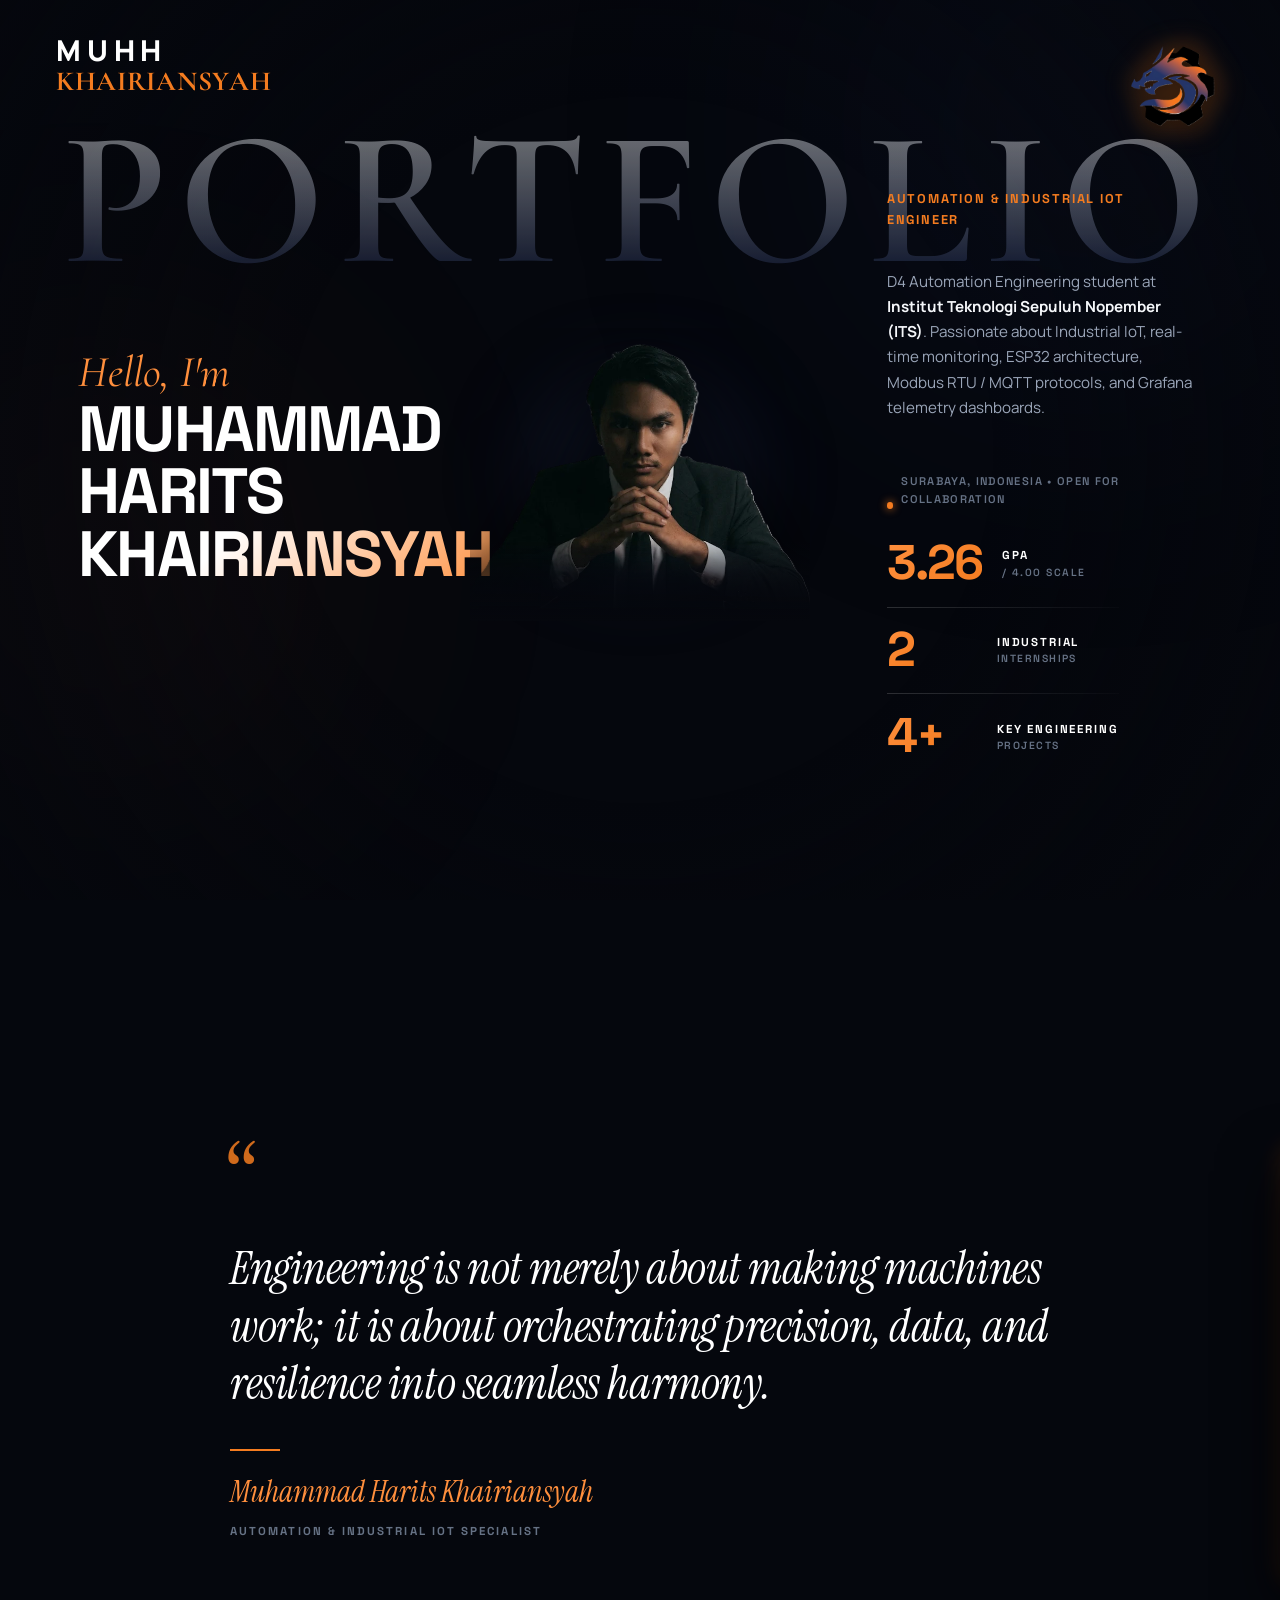
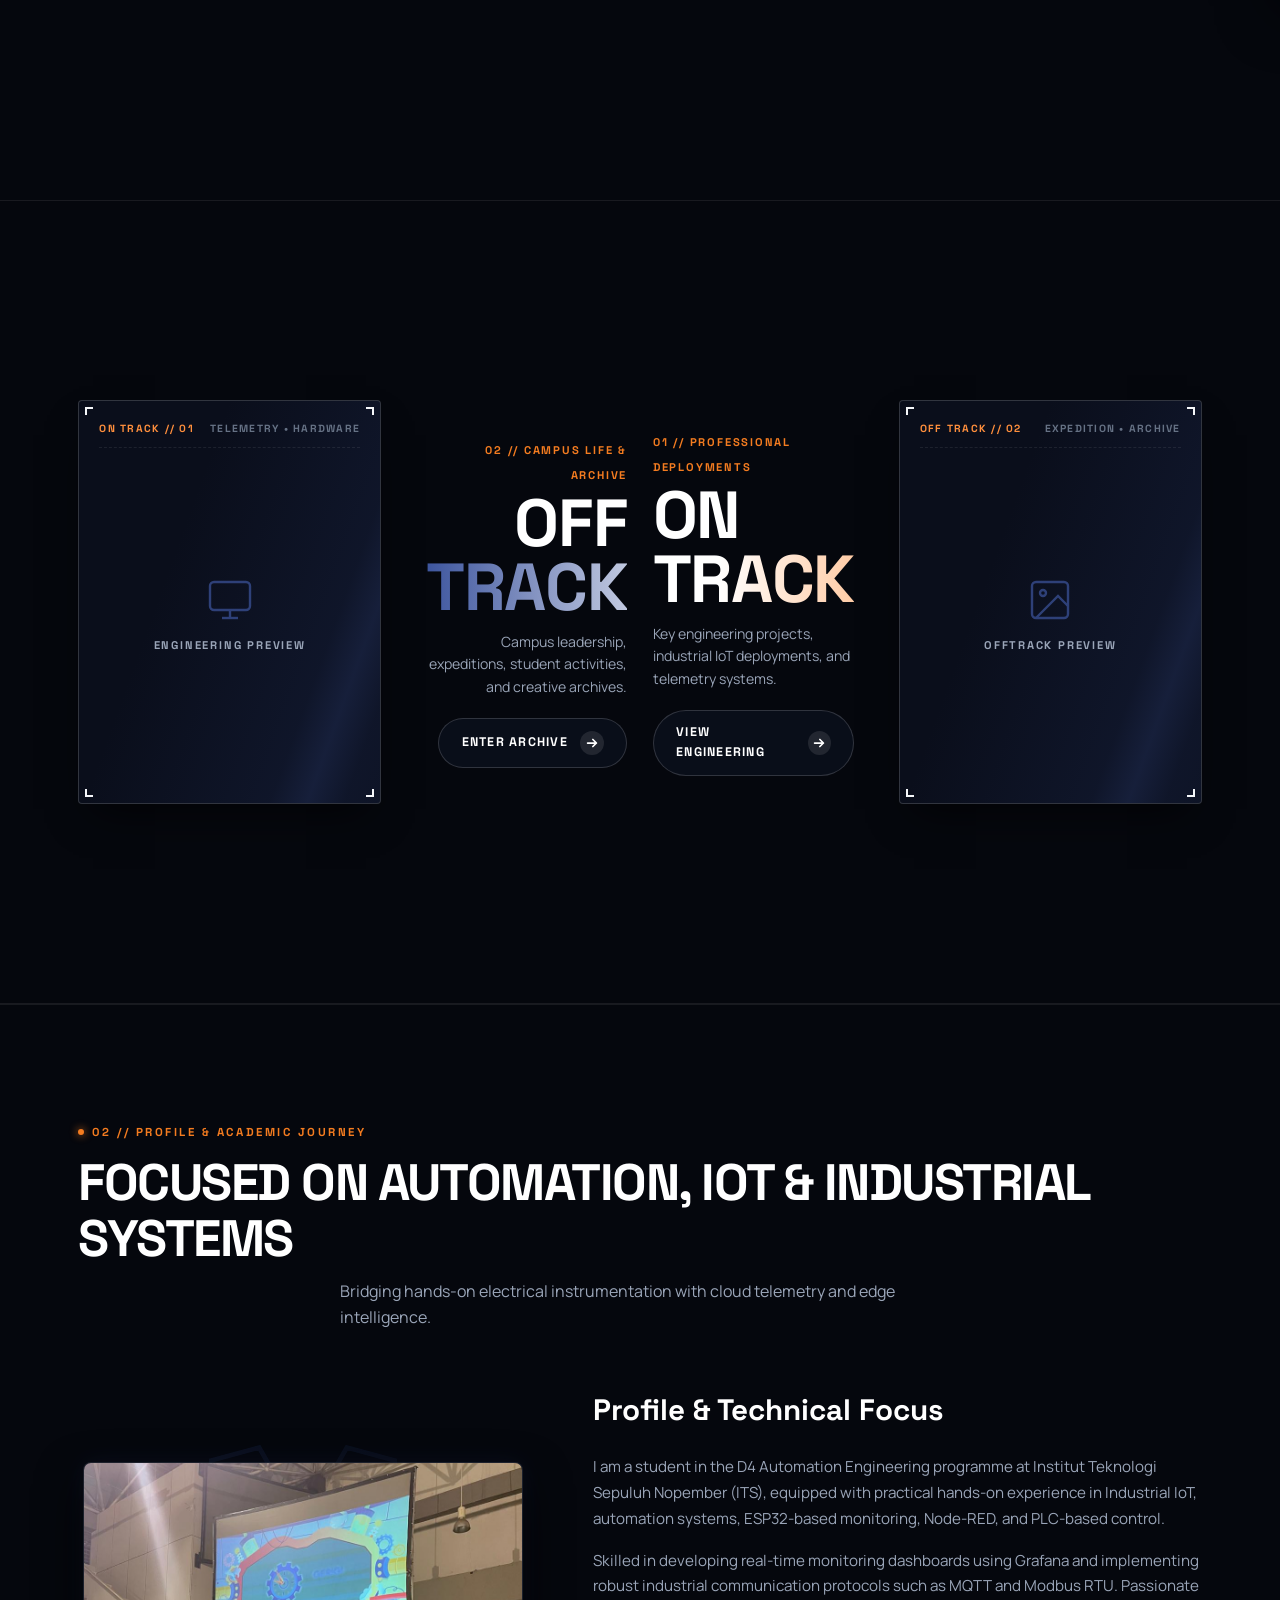
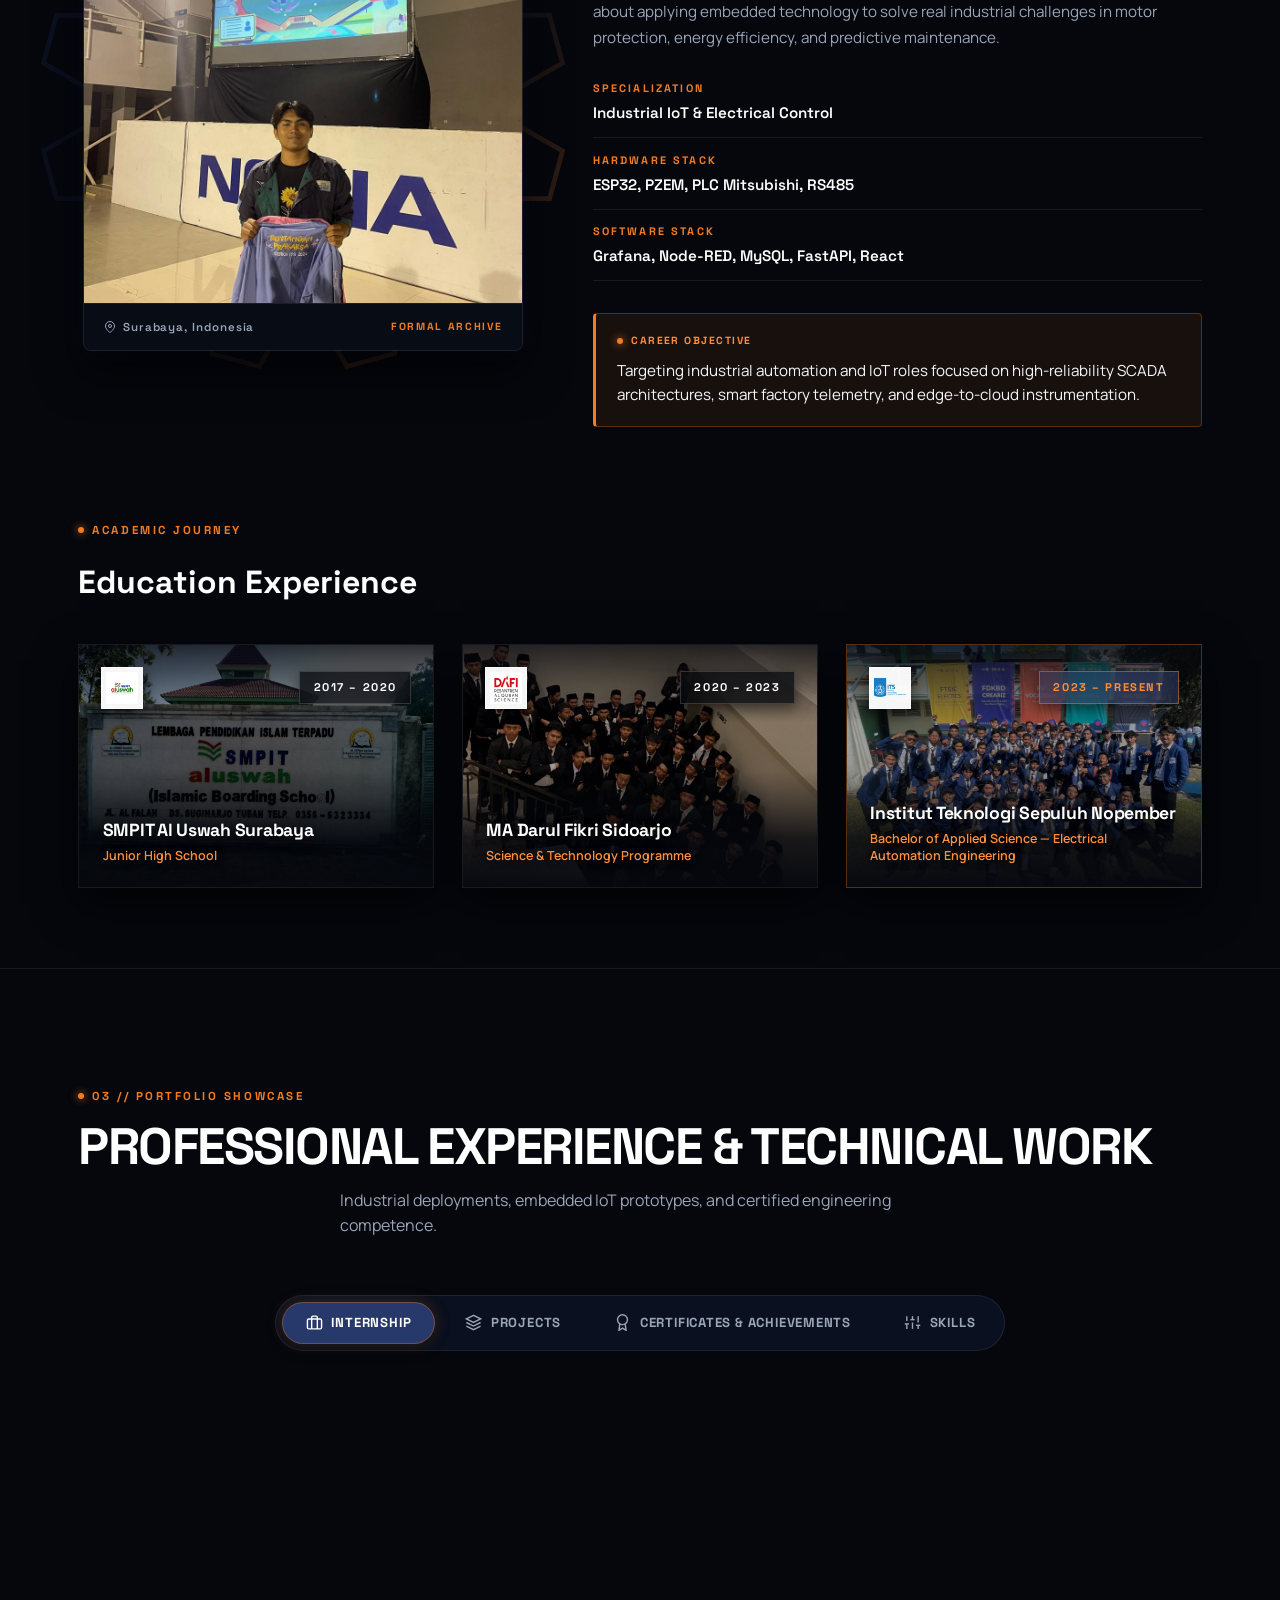
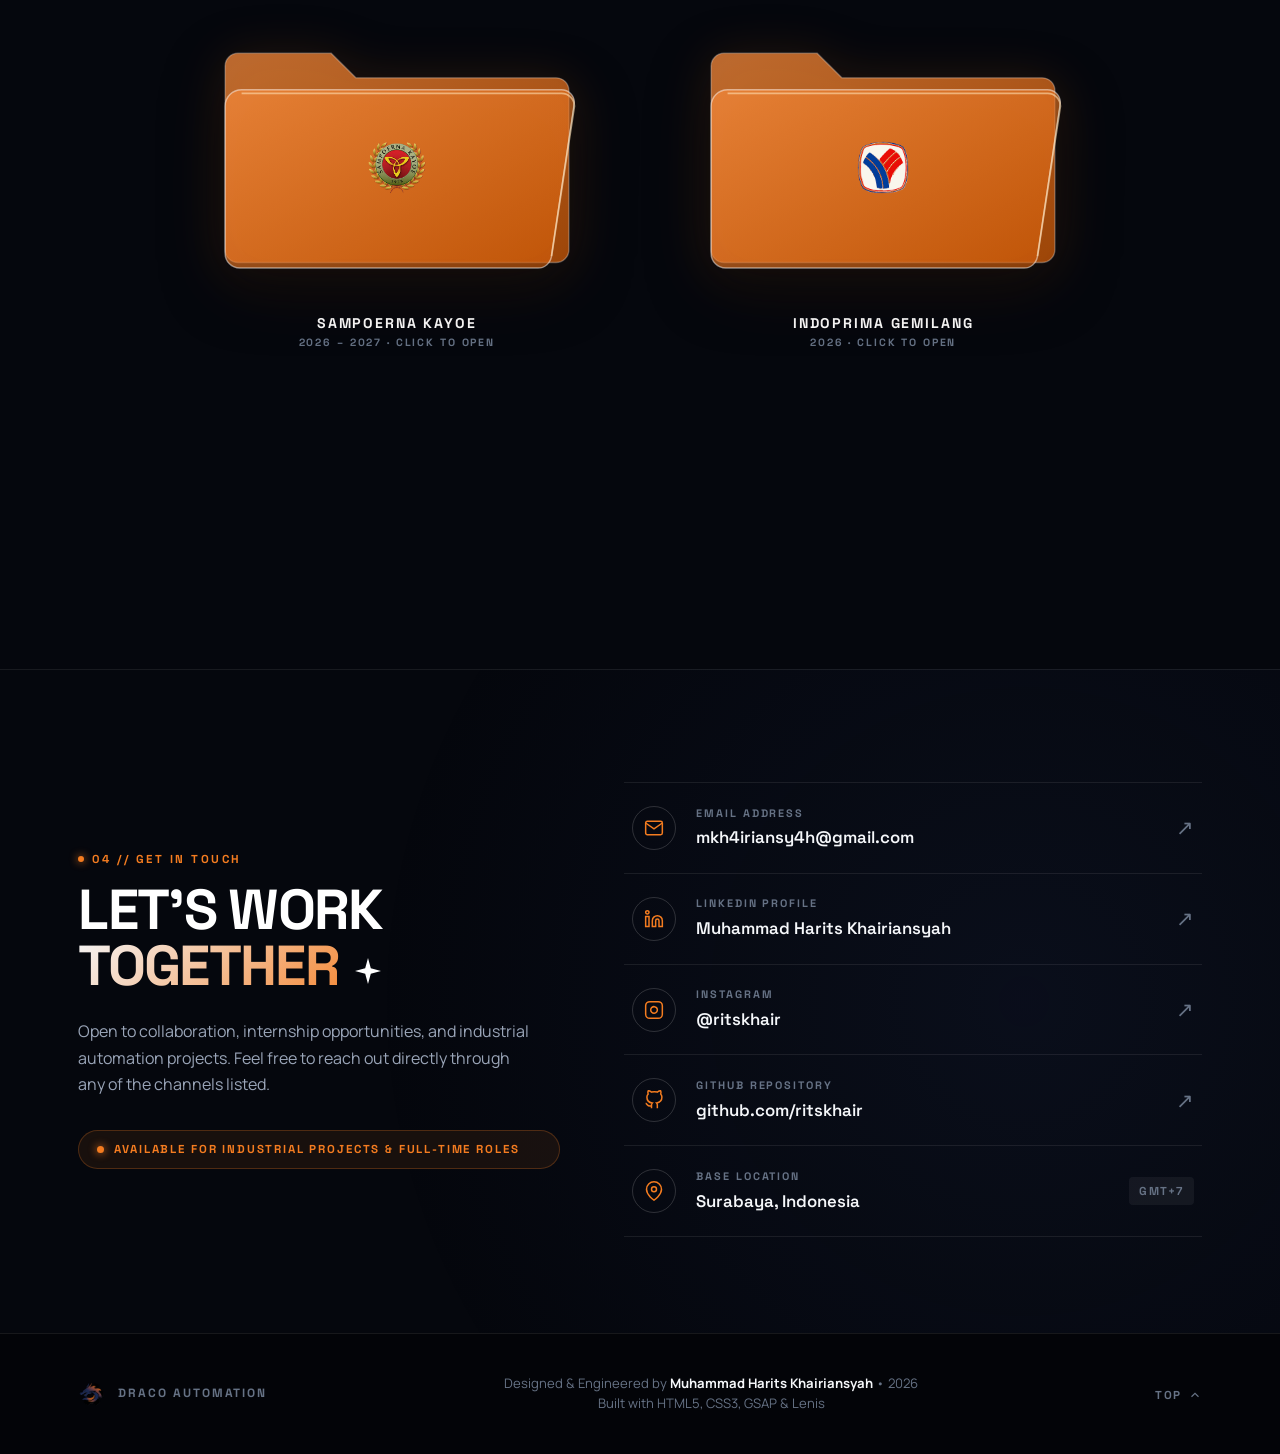
==== commit b11926ae: "field offtrack" ====
--- a/index.html
+++ b/index.html
@@ -15,7 +15,7 @@
   <link rel="preconnect" href="https://fonts.googleapis.com" />
   <link rel="preconnect" href="https://fonts.gstatic.com" crossorigin />
   <link
-    href="https://fonts.googleapis.com/css2?family=Instrument+Serif:ital@0;1&family=Manrope:wght@400;500;600;700;800&family=Playfair+Display+SC:ital,wght@0,400;0,700;0,900;1,400;1,700;1,900&family=Space+Grotesk:wght@500;600;700;800&display=swap"
+    href="https://fonts.googleapis.com/css2?family=Cormorant+Garamond:ital,wght@0,500;0,600;0,700;1,500;1,600&family=Instrument+Serif:ital@0;1&family=Manrope:wght@400;500;600;700;800&family=Playfair+Display+SC:ital,wght@0,400;0,700;0,900;1,400;1,700;1,900&family=Space+Grotesk:wght@500;600;700;800&display=swap"
     rel="stylesheet" />
   <link rel="stylesheet" href="styles.css" />
 </head>
@@ -36,27 +36,31 @@
       </a>
     </div>
 
-    <!-- Draco Logo Menu Button (Top Right) -->
-    <button class="header-menu-btn" id="menuToggle" aria-label="Toggle navigation menu">
-      <img src="assets/images/DRACO_transparent.png" class="draco-menu-icon" alt="DRACO Navigation Menu" />
+    <button class="header-menu-btn" id="menuToggle" aria-label="Open navigation menu" aria-expanded="false" aria-controls="navDrawer">
+      <img src="assets/images/DRACO_transparent.png" class="draco-menu-icon" alt="" aria-hidden="true" />
     </button>
   </header>
 
-  <!-- Fullscreen / Drawer Overlay Navigation -->
+  <!-- Compact Draco Icon Menu -->
   <div class="nav-overlay-drawer" id="navDrawer" aria-hidden="true">
-    <div class="nav-drawer-backdrop" id="drawerBackdrop"></div>
+    <div class="nav-drawer-backdrop" id="drawerBackdrop" aria-hidden="true"></div>
     <div class="nav-drawer-panel">
-      <button class="drawer-close-btn" id="drawerClose" aria-label="Close menu">&times;</button>
       <div class="drawer-nav-links">
-        <a href="#home" class="drawer-link"><span class="drawer-num">01</span><span>Home</span></a>
-        <a href="#gallery" class="drawer-link"><span class="drawer-num">02</span><span>Archive Gallery</span></a>
-        <a href="#about" class="drawer-link"><span class="drawer-num">03</span><span>Profile &amp; Education</span></a>
-        <a href="#experience" class="drawer-link"><span class="drawer-num">04</span><span>Experience &amp;
-            Skills</span></a>
-        <a href="#contact" class="drawer-link"><span class="drawer-num">05</span><span>Contact Me</span></a>
-      </div>
-      <div class="drawer-footer-note">
-        <span class="drawer-draco-mark">DRACO AUTOMATION // SURABAYA</span>
+        <a href="#home" class="drawer-link" aria-label="Home" data-label="Home">
+          <svg class="drawer-icon" viewBox="0 0 24 24" aria-hidden="true"><path d="M3 10.5 12 3l9 7.5v9a1.5 1.5 0 0 1-1.5 1.5h-15A1.5 1.5 0 0 1 3 19.5z"/><path d="M9 21v-7h6v7"/></svg>
+        </a>
+        <a href="#gallery" class="drawer-link" aria-label="Archive Gallery" data-label="Archive">
+          <svg class="drawer-icon" viewBox="0 0 24 24" aria-hidden="true"><rect x="3" y="4" width="18" height="16" rx="2"/><circle cx="8.5" cy="9" r="1.5"/><path d="m21 16-5-5L5 20"/></svg>
+        </a>
+        <a href="#about" class="drawer-link" aria-label="Profile and Education" data-label="Profile">
+          <svg class="drawer-icon" viewBox="0 0 24 24" aria-hidden="true"><circle cx="12" cy="8" r="4"/><path d="M4 21c.8-4.2 3.5-6.3 8-6.3s7.2 2.1 8 6.3"/></svg>
+        </a>
+        <a href="#experience" class="drawer-link" aria-label="Experience and Skills" data-label="Experience">
+          <svg class="drawer-icon" viewBox="0 0 24 24" aria-hidden="true"><rect x="3" y="7" width="18" height="13" rx="2"/><path d="M8 7V4h8v3M3 12h18M10 12v2h4v-2"/></svg>
+        </a>
+        <a href="#contact" class="drawer-link" aria-label="Contact Me" data-label="Contact">
+          <svg class="drawer-icon" viewBox="0 0 24 24" aria-hidden="true"><rect x="3" y="5" width="18" height="14" rx="2"/><path d="m4 7 8 6 8-6"/></svg>
+        </a>
       </div>
     </div>
   </div>
@@ -70,13 +74,8 @@
 
       <div class="container hero-editorial-grid">
 
-        <!-- Left Column: Greeting, Big Name, Role, Bio, CTA -->
+        <!-- Left: Greeting and Name -->
         <div class="hero-col-left">
-          <div class="hero-top-eyebrow">
-            <span class="eyebrow-accent">AUTOMATION &amp; INDUSTRIAL IOT ENGINEER</span>
-            <span class="eyebrow-sub">D4 AUTOMATION — ITS</span>
-          </div>
-
           <div class="hero-name-wrapper">
             <span class="hero-script-greet">Hello, I'm</span>
             <h1 class="hero-headline-name">
@@ -84,7 +83,19 @@
               <span class="hero-gradient-text">KHAIRIANSYAH</span>
             </h1>
           </div>
-
+        </div>
+
+        <!-- Center: Portrait remains on the exact page center -->
+        <div class="hero-col-center">
+          <div class="hero-portrait-stage">
+            <div class="hero-aura-glow"></div>
+            <img src="assets/images/khairi.png" alt="Muhammad Harits Khairiansyah" class="hero-cutout-img" />
+            <div class="hero-fade-mask" aria-hidden="true"></div>
+          </div>
+        </div>
+
+        <!-- Right: Role, Bio, CTA, and Metrics -->
+        <div class="hero-col-right">
           <p class="hero-role-tag">AUTOMATION &amp; INDUSTRIAL IOT ENGINEER</p>
 
           <p class="hero-desc-editorial">
@@ -94,40 +105,10 @@
           </p>
 
           <div class="hero-action-row">
-            <a href="#experience" class="btn btn-draco-primary">
-              <span>Explore Experience</span>
-              <svg width="15" height="15" viewBox="0 0 16 16" fill="none">
-                <path d="M3 8h10m0 0L9 4m4 4L9 12" stroke="currentColor" stroke-width="2" stroke-linecap="round"
-                  stroke-linejoin="round" />
-              </svg>
-            </a>
             <div class="hero-status-pill">
               <span class="status-dot"></span>
               <span>SURABAYA, INDONESIA • OPEN FOR COLLABORATION</span>
             </div>
-          </div>
-        </div>
-
-        <!-- Center Column: khairi.png Cutout Portrait with Gradient Mask -->
-        <div class="hero-col-center">
-          <div class="hero-portrait-stage">
-            <div class="hero-aura-glow"></div>
-            <img src="assets/images/khairi.png" alt="Muhammad Harits Khairiansyah" class="hero-cutout-img" />
-            <div class="hero-fade-mask" aria-hidden="true"></div>
-          </div>
-        </div>
-
-        <!-- Right Column: Subtle quote pill + Vertical Metrics Column -->
-        <div class="hero-col-right">
-          <div class="hero-quote-badge">
-            <div class="quote-badge-spark">
-              <svg width="14" height="14" viewBox="0 0 24 24" fill="currentColor" aria-hidden="true">
-                <path d="M12 0L14.59 9.41L24 12L14.59 14.59L12 24L9.41 14.59L0 12L9.41 9.41L12 0Z"/>
-              </svg>
-            </div>
-            <p class="quote-badge-text">
-              Engineering precision, telemetry data, and resilient industrial automation.
-            </p>
           </div>
 
           <div class="hero-metrics-stack">
--- a/styles.css
+++ b/styles.css
@@ -38,6 +38,7 @@
   --font-sans: 'Space Grotesk', -apple-system, BlinkMacSystemFont, 'Segoe UI', Roboto, sans-serif;
   --font-body: 'Manrope', -apple-system, BlinkMacSystemFont, 'Segoe UI', Roboto, sans-serif;
   --font-serif: 'Instrument Serif', Georgia, serif;
+  --font-cormorant: 'Cormorant Garamond', Georgia, serif;
   --font-playfair-sc: 'Playfair Display SC', Georgia, serif;
 
   /* Spacing & Transitions */
@@ -161,7 +162,7 @@
 }
 
 .hero-gradient-text {
-  background: linear-gradient(135deg, #FFFFFF 20%, var(--draco-orange-bright) 100%);
+  background: linear-gradient(135deg, #FFFFFF 35%, var(--draco-orange-bright) 100%);
   -webkit-background-clip: text;
   -webkit-text-fill-color: transparent;
 }
@@ -209,7 +210,7 @@
 }
 
 .btn-draco-primary {
-  background: linear-gradient(135deg, var(--draco-navy) 0%, var(--draco-orange-dark) 100%);
+  background: var(--draco-navy);
   color: #FFFFFF;
   border: 1px solid rgba(244, 124, 32, 0.4);
   box-shadow: 0 6px 20px rgba(0, 0, 0, 0.4), 0 0 15px rgba(244, 124, 32, 0.25);
@@ -217,7 +218,7 @@
 
 .btn-draco-primary:hover {
   transform: translateY(-2px);
-  background: linear-gradient(135deg, var(--draco-navy-light) 0%, var(--draco-orange) 100%);
+  background: var(--draco-navy-light);
   box-shadow: 0 10px 25px rgba(0, 0, 0, 0.6), 0 0 25px rgba(244, 124, 32, 0.45);
 }
 
@@ -255,7 +256,7 @@
 }
 
 .brand-line-1 {
-  font-family: var(--font-sans);
+  font-family: var(--font-body);
   font-weight: 800;
   font-size: clamp(1.4rem, 2.25vw, 1.9rem);
   line-height: 1;
@@ -266,8 +267,8 @@
 }
 
 .brand-line-2 {
-  font-family: var(--font-playfair-sc);
-  font-weight: 900;
+  font-family: var(--font-cormorant);
+  font-weight: 700;
   font-size: clamp(1.3rem, 2.15vw, 1.75rem);
   line-height: 1;
   letter-spacing: 0.025em;
@@ -302,6 +303,16 @@
   transform: none;
 }
 
+.draco-menu-icon.is-pressed {
+  animation: dracoMenuPulse 0.42s var(--ease-draco);
+}
+
+@keyframes dracoMenuPulse {
+  0% { transform: scale(1); }
+  45% { transform: scale(0.88); filter: drop-shadow(0 0 20px rgba(244, 124, 32, 0.95)); }
+  100% { transform: scale(1); }
+}
+
 .draco-menu-icon {
   height: clamp(80px, 8vw, 100px);
   width: auto;
@@ -314,60 +325,20 @@
 }
 
 /* Hover animation: subtle alive motion & glowing pulse */
-.header-menu-btn:hover .draco-menu-icon:not(.is-spinning) {
-  animation: dracoHoverAnim 2.2s ease-in-out infinite;
-}
-
-@keyframes dracoHoverAnim {
-
-  0%,
-  100% {
-    transform: translateY(0) scale(1.05) rotate(0deg);
-    filter: drop-shadow(0 0 14px rgba(244, 124, 32, 0.85)) drop-shadow(0 4px 10px rgba(0, 0, 0, 0.8));
-  }
-
-  30% {
-    transform: translateY(-2px) scale(1.08) rotate(-5deg);
-    filter: drop-shadow(0 0 22px rgba(244, 124, 32, 1)) drop-shadow(0 6px 14px rgba(0, 0, 0, 0.9));
-  }
-
-  70% {
-    transform: translateY(2px) scale(1.08) rotate(5deg);
-    filter: drop-shadow(0 0 18px rgba(244, 124, 32, 0.9)) drop-shadow(0 4px 10px rgba(0, 0, 0, 0.8));
-  }
-}
-
-/* Click animation: 360-degree spin in place */
-@keyframes dracoSpin360 {
-  0% {
-    transform: rotate(0deg) scale(1);
-  }
-
-  50% {
-    transform: rotate(180deg) scale(1.18);
-    filter: drop-shadow(0 0 28px rgba(244, 124, 32, 1));
-  }
-
-  100% {
-    transform: rotate(360deg) scale(1);
-    filter: drop-shadow(0 0 14px rgba(244, 124, 32, 0.7));
-  }
-}
-
-.draco-menu-icon.is-spinning {
-  animation: dracoSpin360 0.45s cubic-bezier(0.4, 0, 0.2, 1) forwards !important;
+.header-menu-btn:hover .draco-menu-icon {
+  transform: translateY(-2px) scale(1.06);
+  filter: drop-shadow(0 0 16px rgba(244, 124, 32, 0.8)) drop-shadow(0 5px 12px rgba(0, 0, 0, 0.8));
 }
 
 /* Fullscreen / Drawer Overlay Navigation */
 .nav-overlay-drawer {
   position: fixed;
-  inset: 0;
+  top: clamp(104px, 10vw, 124px);
+  right: clamp(18px, 2.2vw, 32px);
   z-index: 200;
-  display: flex;
-  justify-content: flex-end;
   pointer-events: none;
   opacity: 0;
-  transition: opacity 0.4s var(--ease-draco);
+  transition: opacity 0.25s var(--ease-draco);
 }
 
 .nav-overlay-drawer.open {
@@ -376,30 +347,50 @@
 }
 
 .nav-drawer-backdrop {
-  position: absolute;
-  inset: 0;
-  background: rgba(3, 4, 8, 0.82);
-  backdrop-filter: blur(16px);
+  display: none;
 }
 
 .nav-drawer-panel {
   position: relative;
   z-index: 2;
-  width: min(440px, 90vw);
-  height: 100%;
-  background: rgba(7, 11, 20, 0.96);
-  border-left: 1px solid var(--draco-hairline);
-  padding: clamp(2rem, 5vw, 4rem) clamp(2rem, 4vw, 3rem);
+  width: 64px;
+  background: rgba(18, 27, 48, 0.68);
+  border: 1px solid rgba(255, 255, 255, 0.16);
+  border-radius: 16px;
+  backdrop-filter: blur(24px) saturate(140%);
+  -webkit-backdrop-filter: blur(24px) saturate(140%);
+  padding: 6px;
   display: flex;
   flex-direction: column;
-  justify-content: space-between;
-  transform: translateX(100%);
-  transition: transform 0.4s var(--ease-draco);
-  box-shadow: -20px 0 60px rgba(0, 0, 0, 0.8);
+  transform-origin: top center;
+  transform: translateY(-12px) scaleY(0.82);
+  transition: transform 0.38s var(--ease-draco), opacity 0.25s ease;
+  box-shadow: 0 18px 55px rgba(0, 0, 0, 0.58), inset 0 1px 0 rgba(255, 255, 255, 0.08);
 }
 
 .nav-overlay-drawer.open .nav-drawer-panel {
-  transform: translateX(0);
+  transform: translateY(0) scaleY(1);
+}
+
+.nav-overlay-drawer.open .drawer-link {
+  animation: dracoRailReveal 0.38s var(--ease-draco) both;
+}
+
+.nav-overlay-drawer.open .drawer-link:nth-child(1) { animation-delay: 0.03s; }
+.nav-overlay-drawer.open .drawer-link:nth-child(2) { animation-delay: 0.07s; }
+.nav-overlay-drawer.open .drawer-link:nth-child(3) { animation-delay: 0.11s; }
+.nav-overlay-drawer.open .drawer-link:nth-child(4) { animation-delay: 0.15s; }
+.nav-overlay-drawer.open .drawer-link:nth-child(5) { animation-delay: 0.19s; }
+
+@keyframes dracoRailReveal {
+  from {
+    opacity: 0;
+    transform: translateY(-8px) scale(0.94);
+  }
+  to {
+    opacity: 1;
+    transform: translateY(0) scale(1);
+  }
 }
 
 .drawer-close-btn {
@@ -428,33 +419,68 @@
 .drawer-nav-links {
   display: flex;
   flex-direction: column;
-  gap: 1.5rem;
+  align-items: center;
+  gap: 6px;
 }
 
 .drawer-link {
   display: flex;
-  align-items: baseline;
-  gap: 1.25rem;
+  align-items: center;
+  justify-content: center;
   text-decoration: none;
-  font-family: var(--font-sans);
-  font-size: clamp(1.6rem, 3.2vw, 2.2rem);
-  font-weight: 800;
-  text-transform: uppercase;
-  color: var(--text-pure);
-  letter-spacing: -0.02em;
+  width: 52px;
+  height: 52px;
+  border: 1px solid transparent;
+  border-bottom-color: var(--draco-hairline);
+  border-radius: 8px;
+  color: var(--text-mid);
+  position: relative;
   transition: var(--trans-smooth);
 }
 
 .drawer-link:hover {
   color: var(--draco-orange);
-  transform: translateX(8px);
-}
-
-.drawer-num {
-  font-size: 0.9rem;
-  font-weight: 700;
-  color: var(--draco-orange);
-  letter-spacing: 0.1em;
+  border-bottom-color: var(--draco-orange);
+  background: rgba(244, 124, 32, 0.06);
+  transform: translateX(-2px);
+}
+
+.drawer-link::after {
+  content: attr(data-label);
+  position: absolute;
+  right: 66px;
+  top: 50%;
+  transform: translateY(-50%) translateX(6px);
+  width: max-content;
+  padding: 0.45rem 0.65rem;
+  border: 1px solid var(--draco-hairline);
+  border-radius: 6px;
+  background: rgba(7, 11, 20, 0.92);
+  color: var(--text-pure);
+  font-family: var(--font-sans);
+  font-size: 0.66rem;
+  font-weight: 700;
+  letter-spacing: 0.08em;
+  text-transform: uppercase;
+  opacity: 0;
+  pointer-events: none;
+  transition: var(--trans-smooth);
+}
+
+.drawer-link:hover::after,
+.drawer-link:focus-visible::after {
+  opacity: 1;
+  transform: translateY(-50%) translateX(0);
+}
+
+.drawer-icon {
+  width: 21px;
+  height: 21px;
+  fill: none;
+  stroke: currentColor;
+  stroke-width: 1.5;
+  stroke-linecap: round;
+  stroke-linejoin: round;
 }
 
 .drawer-close-btn:focus-visible,
@@ -494,16 +520,16 @@
   transform: translateX(-50%);
   width: 100%;
   text-align: center;
-  font-family: var(--font-sans);
-  font-size: clamp(6.5rem, 16vw, 19rem);
-  font-weight: 800;
+  font-family: var(--font-cormorant);
+  font-size: clamp(7.5rem, 15vw, 18rem);
+  font-weight: 600;
   line-height: 0.78;
-  letter-spacing: -0.04em;
+  letter-spacing: 0.06em;
   text-transform: uppercase;
   user-select: none;
   pointer-events: none;
   z-index: 1;
-  background: linear-gradient(180deg, rgba(39, 56, 107, 0.5) 0%, rgba(244, 124, 32, 0.18) 75%, transparent 100%);
+  background: linear-gradient(180deg, rgba(245, 247, 250, 0.52) 0%, rgba(39, 56, 107, 0.38) 100%);
   -webkit-background-clip: text;
   -webkit-text-fill-color: transparent;
   opacity: 0.85;
@@ -526,7 +552,7 @@
   position: relative;
   z-index: 3;
   display: grid;
-  grid-template-columns: 1.15fr 1fr 0.85fr;
+  grid-template-columns: repeat(3, minmax(0, 1fr));
   align-items: center;
   gap: clamp(1.5rem, 3vw, 3rem);
   width: 100%;
@@ -535,7 +561,9 @@
 /* Left Column */
 .hero-col-left {
   display: flex;
-  flex-direction: column;
+  align-items: center;
+  justify-content: flex-start;
+  min-width: 0;
 }
 
 .hero-top-eyebrow {
@@ -568,7 +596,7 @@
 
 .hero-script-greet {
   display: block;
-  font-family: var(--font-serif);
+  font-family: var(--font-cormorant);
   font-style: italic;
   font-size: clamp(2rem, 3.5vw, 2.75rem);
   line-height: 1;
@@ -593,7 +621,7 @@
   letter-spacing: 0.14em;
   text-transform: uppercase;
   color: var(--draco-orange);
-  margin-bottom: 1.1rem;
+  margin-bottom: 0.45rem;
 }
 
 .hero-desc-editorial {
@@ -601,7 +629,8 @@
   font-size: 0.95rem;
   line-height: 1.65;
   color: var(--text-mid);
-  margin-bottom: 1.85rem;
+  margin-top: 0;
+  margin-bottom: 1.35rem;
   max-width: 480px;
 }
 
@@ -612,7 +641,7 @@
 .hero-action-row {
   display: flex;
   flex-direction: column;
-  gap: 1.2rem;
+  gap: 0;
 }
 
 .hero-status-pill {
@@ -674,7 +703,7 @@
   width: 85%;
   height: 70%;
   border-radius: 50%;
-  background: radial-gradient(circle, rgba(244, 124, 32, 0.28) 0%, rgba(39, 56, 107, 0.35) 45%, transparent 75%);
+  background: radial-gradient(circle, rgba(39, 56, 107, 0.42) 0%, rgba(39, 56, 107, 0.18) 55%, transparent 75%);
   filter: blur(40px);
   pointer-events: none;
   z-index: 1;
@@ -687,6 +716,7 @@
   height: auto;
   max-height: clamp(480px, 75vh, 680px);
   object-fit: contain;
+  object-position: center center;
   filter: drop-shadow(0 20px 40px rgba(0, 0, 0, 0.9));
   mask-image: linear-gradient(to bottom, black 0%, black 72%, transparent 98%);
   -webkit-mask-image: linear-gradient(to bottom, black 0%, black 72%, transparent 98%);
@@ -708,7 +738,9 @@
   display: flex;
   flex-direction: column;
   gap: 2rem;
-  padding-left: clamp(0.5rem, 2vw, 1.5rem);
+  justify-content: center;
+  align-items: flex-start;
+  padding-left: clamp(1rem, 2vw, 2.5rem);
 }
 
 .hero-quote-badge {
@@ -1117,7 +1149,7 @@
     110deg,
     transparent 20%,
     rgba(39, 56, 107, 0.18) 45%,
-    rgba(244, 124, 32, 0.12) 50%,
+    rgba(61, 85, 158, 0.24) 50%,
     rgba(39, 56, 107, 0.18) 55%,
     transparent 80%
   );
@@ -1220,25 +1252,29 @@
 /* Center Content Column */
 .otot-content-col {
   display: flex;
+  flex-direction: row;
+  align-items: center;
+  justify-content: space-between;
+  gap: clamp(1rem, 2vw, 2rem);
+  width: 100%;
+}
+
+.otot-block {
+  display: flex;
   flex-direction: column;
-  gap: clamp(1.75rem, 3.5vh, 2.75rem);
-  width: 100%;
-}
-
-.otot-block {
-  display: flex;
-  flex-direction: column;
   position: relative;
 }
 
 .otot-block.is-ontrack {
+  order: 2;
+  align-items: flex-start;
+  text-align: left;
+}
+
+.otot-block.is-offtrack {
+  order: 1;
   align-items: flex-end;
   text-align: right;
-}
-
-.otot-block.is-offtrack {
-  align-items: flex-start;
-  text-align: left;
 }
 
 .otot-eyebrow {
@@ -1266,15 +1302,28 @@
 }
 
 .is-ontrack .otot-title-sub {
-  background: linear-gradient(270deg, var(--draco-orange-bright) 0%, #FFFFFF 100%);
+  background: linear-gradient(90deg, #FFFFFF 0%, #FFFFFF 18%, var(--draco-orange-bright) 100%);
+  background-size: 180% 100%;
   -webkit-background-clip: text;
   -webkit-text-fill-color: transparent;
+  animation: trackTitleSweep 3.4s ease-in-out infinite;
 }
 
 .is-offtrack .otot-title-sub {
-  background: linear-gradient(90deg, var(--draco-navy-light) 0%, #FFFFFF 100%);
+  background: linear-gradient(270deg, #FFFFFF 0%, #FFFFFF 18%, var(--draco-navy-light) 100%);
+  background-size: 180% 100%;
   -webkit-background-clip: text;
   -webkit-text-fill-color: transparent;
+  animation: trackTitleSweep 3.4s ease-in-out infinite;
+}
+
+@keyframes trackTitleSweep {
+  0%, 20% {
+    background-position: 120% 0;
+  }
+  65%, 100% {
+    background-position: -80% 0;
+  }
 }
 
 .otot-desc {
@@ -1288,7 +1337,7 @@
 
 /* Center Horizontal Divider */
 .otot-mid-divider {
-  display: flex;
+  display: none;
   align-items: center;
   justify-content: center;
   gap: 1rem;
@@ -1376,10 +1425,13 @@
   }
 
   .otot-content-col {
+    flex-direction: column;
+    gap: 3rem;
   }
 
   .otot-block.is-ontrack,
   .otot-block.is-offtrack {
+    order: initial;
     align-items: center;
     text-align: center;
   }
@@ -1572,7 +1624,7 @@
 
 /* Career Objective / Core Focus */
 .profile-vision-box {
-  background: linear-gradient(135deg, rgba(39, 56, 107, 0.18) 0%, rgba(244, 124, 32, 0.08) 100%);
+  background: rgba(244, 124, 32, 0.08);
   border: 1px solid var(--draco-hairline-accent);
   border-left: 3px solid var(--draco-orange);
   border-radius: var(--radius-sm);
@@ -1584,7 +1636,7 @@
 }
 
 .profile-vision-box:hover {
-  background: linear-gradient(135deg, rgba(39, 56, 107, 0.25) 0%, rgba(244, 124, 32, 0.12) 100%);
+  background: rgba(244, 124, 32, 0.12);
   border-color: rgba(244, 124, 32, 0.5);
   box-shadow: 0 8px 24px -6px var(--draco-orange-glow);
 }
@@ -1908,7 +1960,7 @@
 
 .tab-btn.active {
   color: #FFFFFF;
-  background: linear-gradient(135deg, var(--draco-navy) 0%, var(--draco-orange-dark) 100%);
+  background: var(--draco-navy);
   border: 1px solid rgba(244, 124, 32, 0.35);
   box-shadow: 0 4px 15px rgba(0, 0, 0, 0.4), 0 0 15px rgba(244, 124, 32, 0.25);
 }
@@ -2314,7 +2366,7 @@
   display: flex;
   align-items: center;
   justify-content: center;
-  background: linear-gradient(135deg, rgba(22, 34, 59, 0.6) 0%, rgba(13, 21, 38, 0.9) 100%);
+  background: rgba(22, 34, 59, 0.78);
 }
 
 .cyber-placeholder {
@@ -2909,8 +2961,8 @@
   }
 
   .hero-editorial-grid {
-    grid-template-columns: minmax(22rem, 1.15fr) minmax(22rem, 1fr) minmax(18rem, 0.85fr);
-    gap: clamp(2rem, 4vw, 5rem);
+    grid-template-columns: repeat(3, minmax(0, 1fr));
+    gap: clamp(2rem, 4vw, 4.5rem);
     min-height: calc(100vh - 13rem);
     align-items: center;
   }
@@ -2939,14 +2991,13 @@
    -------------------------------------------------------------------------- */
 @media (max-width: 1024px) {
   .hero-editorial-grid {
-    grid-template-columns: minmax(0, 1fr) minmax(0, 1fr);
+    grid-template-columns: 0.9fr 1.2fr 0.9fr;
     gap: 2rem;
   }
 
   .hero-col-right {
-    grid-column: 1 / -1;
-    display: grid;
-    grid-template-columns: 1fr 2fr;
+    grid-column: auto;
+    display: flex;
     align-items: center;
   }
 
@@ -2979,6 +3030,21 @@
     font-size: 16px;
   }
 
+  .nav-overlay-drawer {
+    top: 112px;
+    right: 12px;
+  }
+
+  .nav-drawer-panel {
+    width: 68px;
+    padding: 7px;
+  }
+
+  .drawer-link {
+    width: 54px;
+    height: 54px;
+  }
+
   .hero-section {
     padding-top: 7rem;
     min-height: auto;
@@ -2996,6 +3062,11 @@
 
   .hero-col-left {
     align-items: center;
+  }
+
+  .hero-col-right {
+    align-items: center;
+    padding-left: 0;
   }
 
   .hero-desc-editorial {
